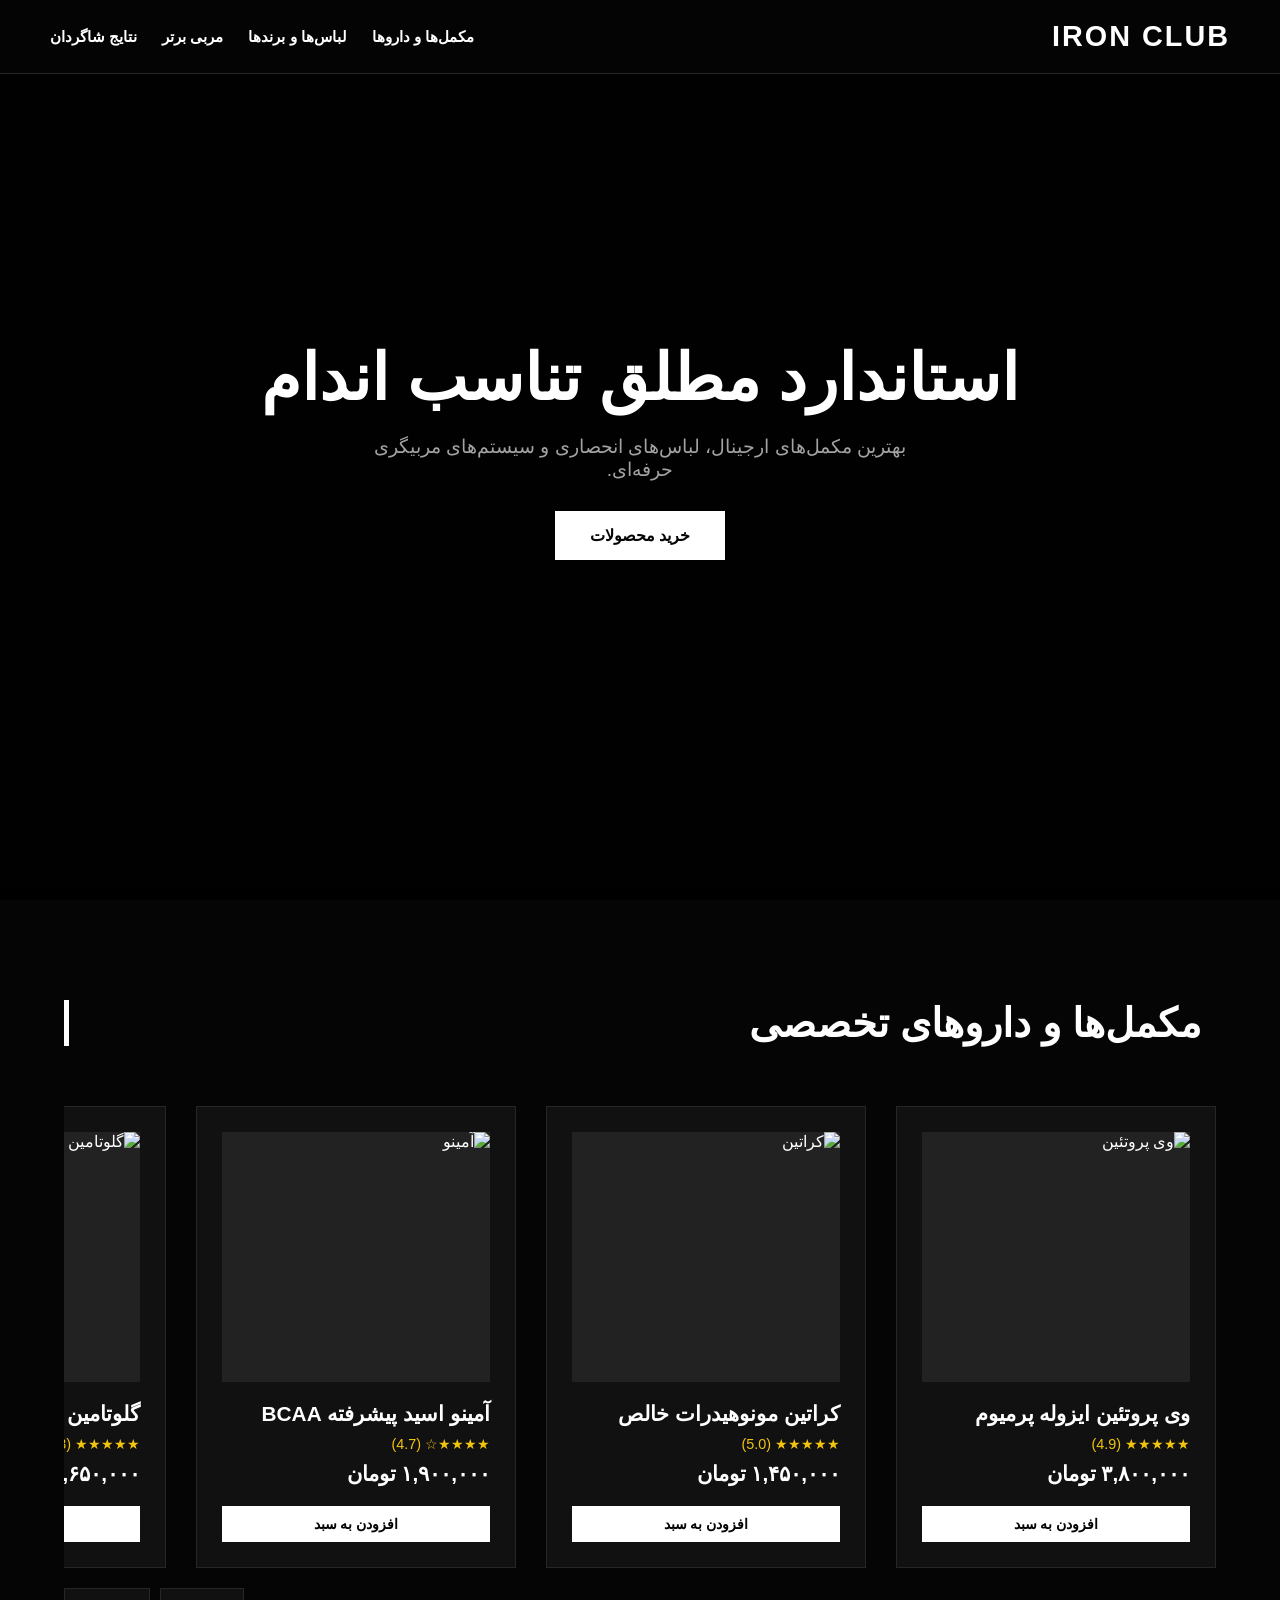
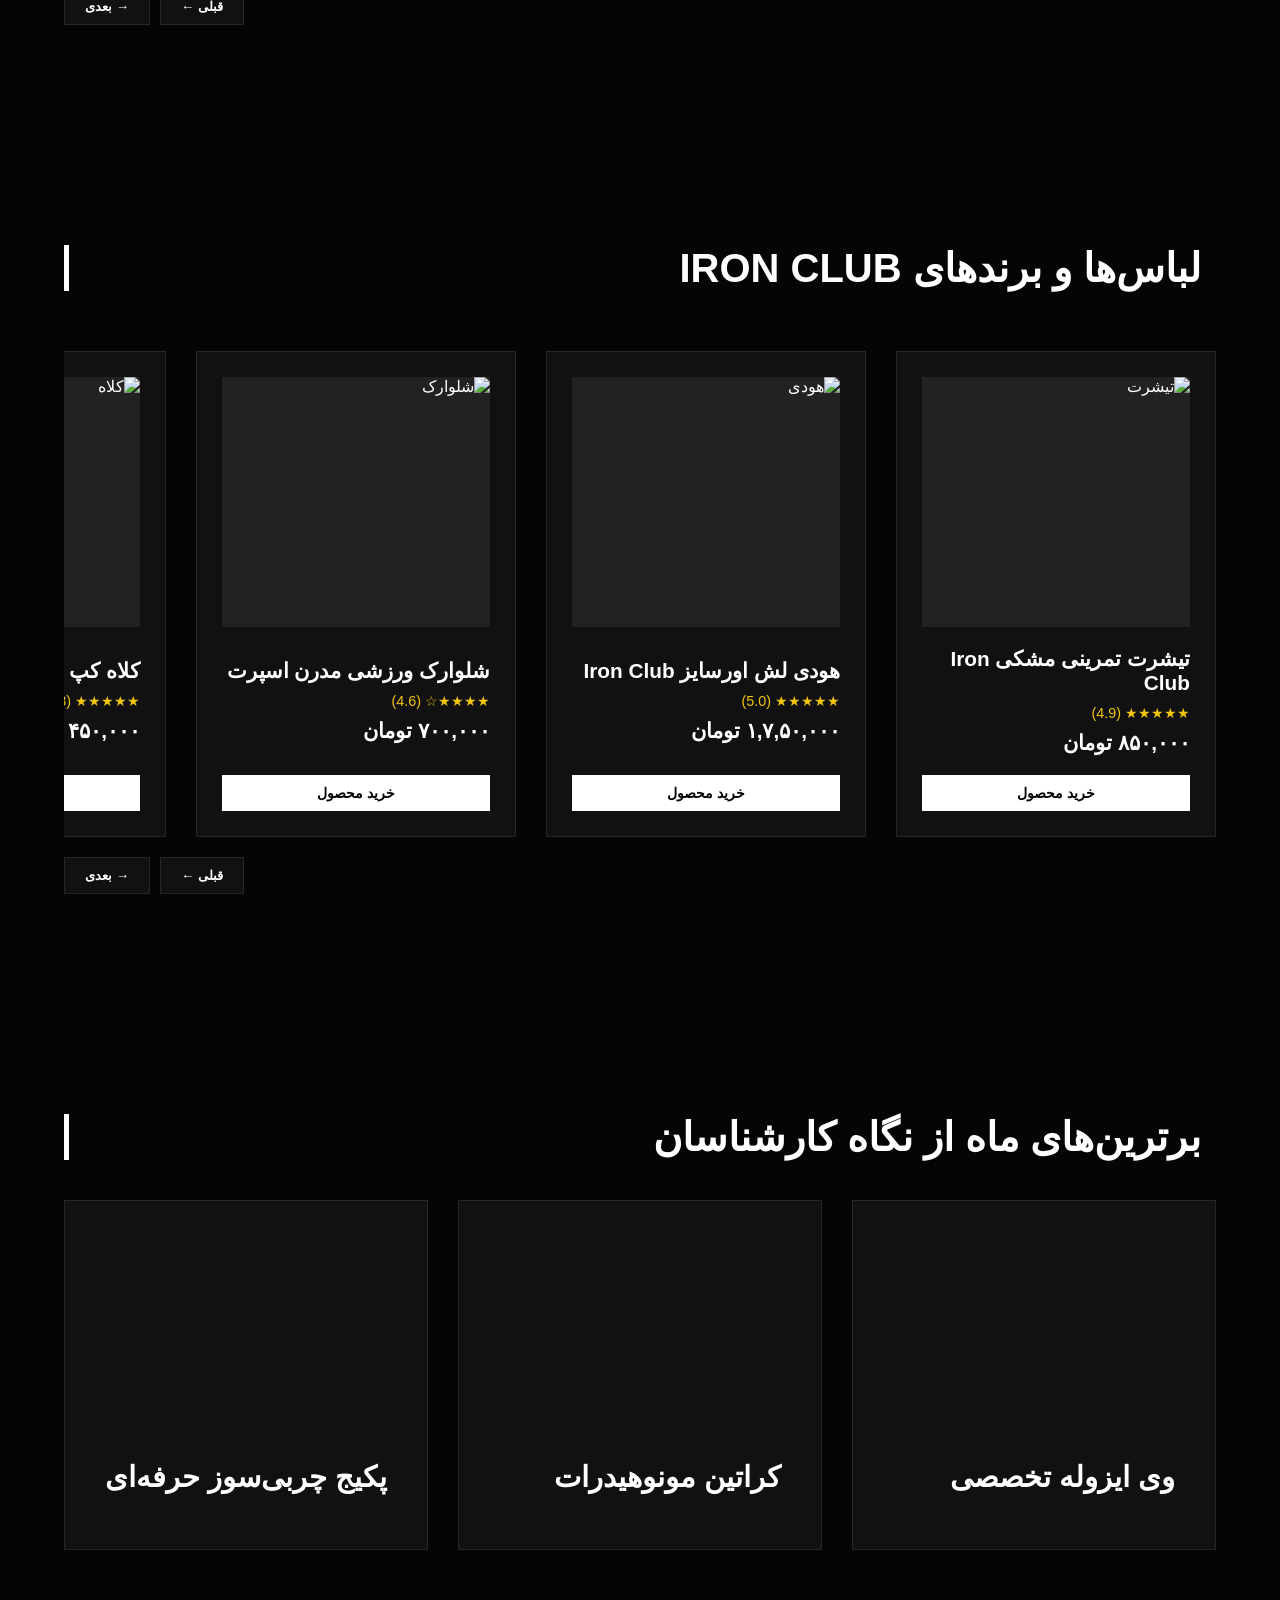
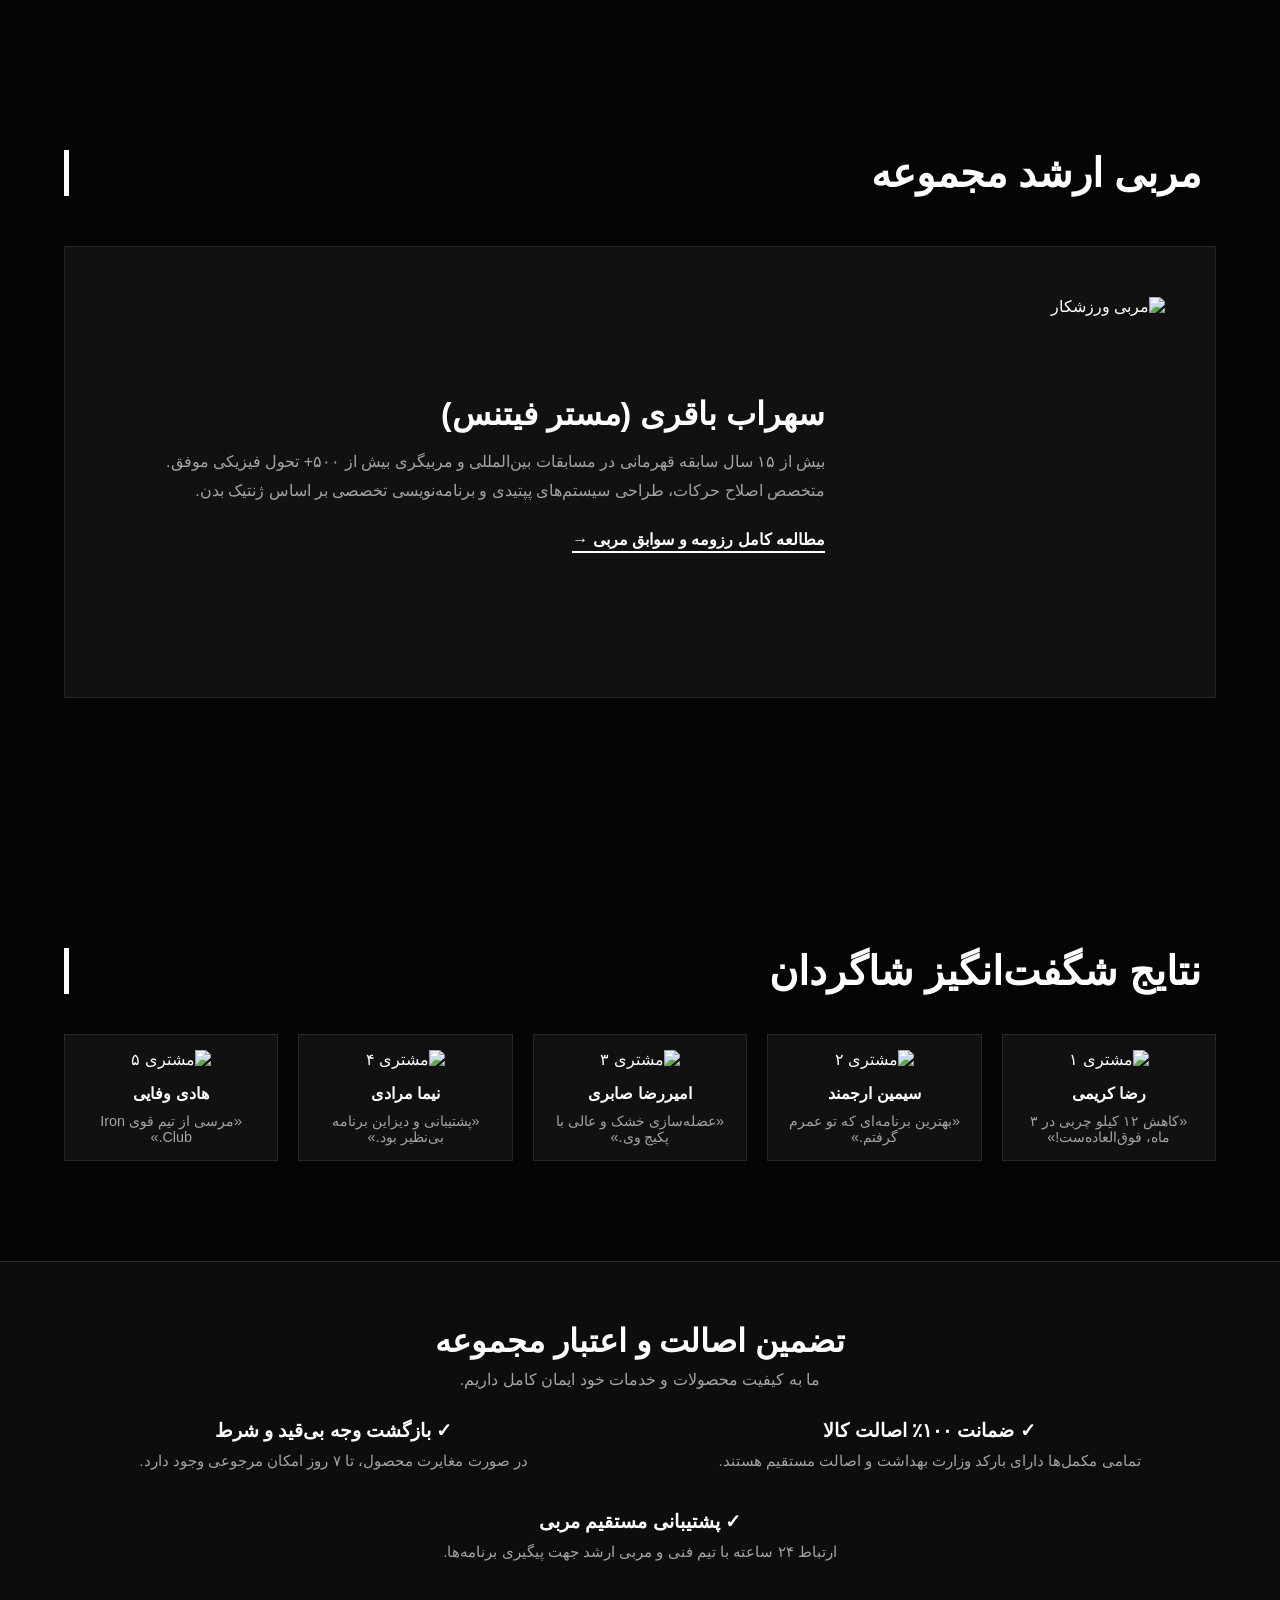
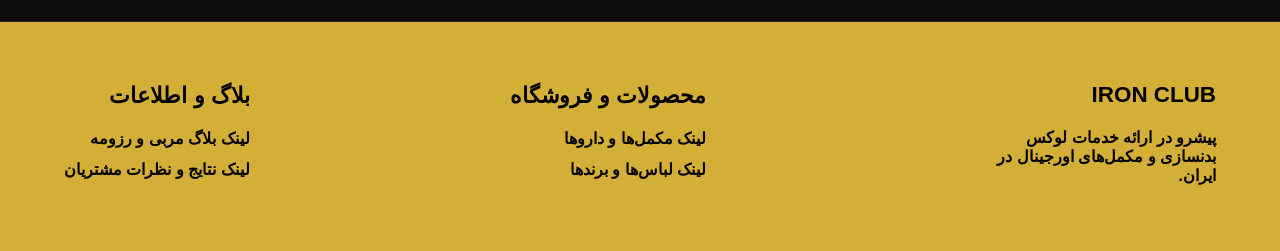
==== index.html @ 124c8347 "Rename first.html to index.html" ====
<!DOCTYPE html>
<html lang="fa" dir="rtl">
<head>
    <meta charset="UTF-8">
    <meta name="viewport" content="width=device-width, initial-scale=1.0">
    <title>IRON CLUB | باشگاه حرفه‌ای و فروشگاه تخصصی</title>
    <style>
        @import url('https://cdn.jsdelivr.net/gh/rastikerdar/vazirmatn@v33.003/Vazirmatn-font-face.css');

        :root {
            --bg-black: #050505;
            --surface-black: #111111;
            --border-color: #262626;
            --text-white: #ffffff;
            --text-gray: #a3a3a3;
            --gold: #d4af37;
        }

        * {
            margin: 0;
            padding: 0;
            box-sizing: border-box;
            font-family: 'Vazirmatn', sans-serif;
            border-radius: 0 !important;
        }

        body {
            background-color: var(--bg-black);
            color: var(--text-white);
            overflow-x: hidden;
            scroll-behavior: smooth;
        }

        /* هدر */
        header {
            position: fixed;
            top: 0;
            width: 100%;
            padding: 20px 50px;
            display: flex;
            justify-content: space-between;
            align-items: center;
            background: rgba(5, 5, 5, 0.95);
            border-bottom: 1px solid var(--border-color);
            z-index: 1000;
        }

        .logo {
            font-size: 1.8rem;
            font-weight: 900;
            letter-spacing: 2px;
            text-transform: uppercase;
        }

        .nav-links {
            display: flex;
            gap: 25px;
        }

        .nav-links a {
            color: var(--text-white);
            text-decoration: none;
            font-size: 0.95rem;
            font-weight: 600;
            transition: color 0.3s;
        }

        .nav-links a:hover {
            color: var(--text-gray);
        }

        /* بخش هیرو */
        .hero {
            height: 100vh;
            display: flex;
            flex-direction: column;
            justify-content: center;
            align-items: center;
            text-align: center;
            background: linear-gradient(rgba(0,0,0,0.8), rgba(0,0,0,0.9)), 
                        url('https://images.unsplash.com/photo-1534438327276-14e5300c3a48?q=80&w=1470&auto=format&fit=crop') center/cover;
            padding: 0 20px;
        }

        .hero h1 {
            font-size: 4rem;
            font-weight: 900;
            margin-bottom: 20px;
            text-transform: uppercase;
        }

        .hero p {
            font-size: 1.2rem;
            color: var(--text-gray);
            max-width: 600px;
            margin-bottom: 30px;
        }

        .btn-main {
            background: var(--text-white);
            color: var(--bg-black);
            padding: 15px 35px;
            font-weight: 900;
            text-decoration: none;
            text-transform: uppercase;
            transition: 0.3s;
        }

        .btn-main:hover {
            background: var(--text-gray);
        }

        /* عنوان بخش‌ها */
        .section-container {
            padding: 100px 5%;
            max-width: 1400px;
            margin: 0 auto;
        }

        .section-title {
            font-size: 2.5rem;
            font-weight: 900;
            margin-bottom: 40px;
            text-transform: uppercase;
            border-left: 5px solid var(--text-white);
            padding-right: 15px;
        }

        /* اسلایدرها (بخش محصولات و لباس‌ها) */
        .slider-wrapper {
            position: relative;
            overflow: hidden;
            padding: 20px 0;
        }

        .slider-track {
            display: flex;
            gap: 30px;
            transition: transform 0.5s ease-in-out;
            will-change: transform;
        }

        .product-card {
            min-width: 320px;
            background: var(--surface-black);
            border: 1px solid var(--border-color);
            padding: 25px;
            display: flex;
            flex-direction: column;
            justify-content: space-between;
            transition: border-color 0.3s;
        }

        .product-card:hover {
            border-color: var(--text-white);
        }

        .product-img {
            width: 100%;
            height: 250px;
            object-fit: cover;
            margin-bottom: 20px;
            background: #222;
        }

        .product-title {
            font-size: 1.3rem;
            font-weight: 700;
            margin-bottom: 10px;
        }

        .product-rating {
            color: #f1c40f;
            margin-bottom: 10px;
            font-size: 0.9rem;
        }

        .product-price {
            font-size: 1.3rem;
            font-weight: 900;
            margin-bottom: 20px;
        }

        .slider-controls {
            display: flex;
            gap: 10px;
            justify-content: flex-end;
            margin-top: 20px;
        }

        .slider-btn {
            background: var(--surface-black);
            color: var(--text-white);
            border: 1px solid var(--border-color);
            padding: 10px 20px;
            cursor: pointer;
            font-weight: bold;
            transition: 0.3s;
        }

        .slider-btn:hover {
            background: var(--text-white);
            color: var(--bg-black);
        }

        /* بخش ۳ ستون تبلیغاتی با هاور توضیحات */
        .promo-grid {
            display: grid;
            grid-template-columns: repeat(auto-fit, minmax(350px, 1fr));
            gap: 30px;
        }

        .promo-box {
            background: var(--surface-black);
            border: 1px solid var(--border-color);
            padding: 40px;
            min-height: 350px;
            position: relative;
            overflow: hidden;
            display: flex;
            flex-direction: column;
            justify-content: flex-end;
        }

        .promo-content h3 {
            font-size: 1.8rem;
            font-weight: 900;
            margin-bottom: 15px;
        }

        .promo-desc {
            position: absolute;
            top: 0;
            left: 0;
            width: 100%;
            height: 100%;
            background: rgba(17, 17, 17, 0.95);
            padding: 40px;
            display: flex;
            flex-direction: column;
            justify-content: center;
            opacity: 0;
            transition: opacity 0.4s ease-in-out;
            color: var(--text-gray);
            font-size: 1.1rem;
            line-height: 1.8;
        }

        .promo-box:hover .promo-desc {
            opacity: 1;
        }

        /* بخش قبل و بعد مشتریان */
        .transformation-grid {
            display: grid;
            grid-template-columns: repeat(auto-fit, minmax(200px, 1fr));
            gap: 20px;
        }

        .transformation-card {
            background: var(--surface-black);
            border: 1px solid var(--border-color);
            padding: 15px;
            text-align: center;
        }

        .transformation-card img {
            width: 100%;
            height: 220px;
            object-fit: cover;
            margin-bottom: 15px;
        }

        .transformation-card p {
            font-size: 0.9rem;
            color: var(--text-gray);
            margin-top: 10px;
        }

        /* باکس مربی حرفه‌ای */
        .coach-section {
            background: var(--surface-black);
            border: 1px solid var(--border-color);
            padding: 50px;
            display: flex;
            gap: 40px;
            align-items: center;
            margin: 50px 0;
        }

        .coach-img {
            width: 300px;
            height: 350px;
            object-fit: cover;
            flex-shrink: 0;
        }

        .coach-info h3 {
            font-size: 2rem;
            font-weight: 900;
            margin-bottom: 15px;
        }

        .coach-info p {
            color: var(--text-gray);
            margin-bottom: 25px;
            line-height: 1.8;
        }

        .read-more-link {
            color: var(--text-white);
            font-weight: 900;
            text-decoration: none;
            border-bottom: 2px solid var(--text-white);
            padding-bottom: 3px;
        }

        /* بخش گارانتی */
        .guarantee-section {
            background: #0d0d0d;
            border-top: 1px solid var(--border-color);
            border-bottom: 1px solid var(--border-color);
            padding: 60px 5%;
            text-align: center;
        }

        .guarantee-grid {
            display: flex;
            justify-content: space-around;
            flex-wrap: wrap;
            gap: 40px;
            margin-top: 30px;
        }

        .guarantee-item h4 {
            font-size: 1.2rem;
            font-weight: 800;
            margin-bottom: 10px;
        }

        .guarantee-item p {
            color: var(--text-gray);
            font-size: 0.95rem;
        }

        /* فوتر طلایی نهایی */
        footer {
            background-color: var(--gold);
            color: #000;
            padding: 60px 5%;
            display: flex;
            justify-content: space-between;
            flex-wrap: wrap;
            gap: 40px;
        }

        .footer-col h4 {
            font-size: 1.4rem;
            font-weight: 900;
            margin-bottom: 20px;
            text-transform: uppercase;
        }

        .footer-col ul {
            list-style: none;
        }

        .footer-col ul li {
            margin-bottom: 12px;
        }

        .footer-col ul li a {
            color: #000;
            text-decoration: none;
            font-weight: 700;
            font-size: 1rem;
            transition: opacity 0.3s;
        }

        .footer-col ul li a:hover {
            opacity: 0.6;
        }

        /* ریسپانسیو */
        @media (max-width: 768px) {
            .hero h1 { font-size: 2.5rem; }
            .coach-section { flex-direction: column; padding: 25px; }
            .coach-img { width: 100%; height: 280px; }
            header { padding: 15px 20px; }
            .nav-links { display: none; }
            footer { flex-direction: column; text-align: center; }
        }
    </style>
</head>
<body>

    <header>
        <a href="#" class="logo" style="color:var(--text-white); text-decoration:none;">IRON CLUB</a>
        <nav class="nav-links">
            <a href="#supplements">مکمل‌ها و داروها</a>
            <a href="#apparel">لباس‌ها و برندها</a>
            <a href="#coach">مربی برتر</a>
            <a href="#transformations">نتایج شاگردان</a>
        </nav>
    </header>

    <section class="hero">
        <h1>استاندارد مطلق تناسب اندام</h1>
        <p>بهترین مکمل‌های ارجینال، لباس‌های انحصاری و سیستم‌های مربیگری حرفه‌ای.</p>
        <a href="#supplements" class="btn-main">خرید محصولات</a>
    </section>

    <section id="supplements" class="section-container">
        <h2 class="section-title">مکمل‌ها و داروهای تخصصی</h2>
        <div class="slider-wrapper">
            <div class="slider-track" id="supplementTrack">
                <div class="product-card">
                    <img src="https://images.unsplash.com/photo-1584017911766-d451b3d0e843?q=80&w=600&auto=format&fit=crop" alt="وی پروتئین" class="product-img">
                    <div>
                        <div class="product-title">وی پروتئین ایزوله پرمیوم</div>
                        <div class="product-rating">★★★★★ (4.9)</div>
                        <div class="product-price">۳,۸۰۰,۰۰۰ تومان</div>
                    </div>
                    <a href="#" class="btn-main" style="text-align:center; padding:10px; font-size:0.9rem;">افزودن به سبد</a>
                </div>
                <div class="product-card">
                    <img src="https://images.unsplash.com/photo-1579722821273-0f6acd7d44c9?q=80&w=600&auto=format&fit=crop" alt="کراتین" class="product-img">
                    <div>
                        <div class="product-title">کراتین مونوهیدرات خالص</div>
                        <div class="product-rating">★★★★★ (5.0)</div>
                        <div class="product-price">۱,۴۵۰,۰۰۰ تومان</div>
                    </div>
                    <a href="#" class="btn-main" style="text-align:center; padding:10px; font-size:0.9rem;">افزودن به سبد</a>
                </div>
                <div class="product-card">
                    <img src="https://images.unsplash.com/photo-1550572017-edd951b55104?q=80&w=600&auto=format&fit=crop" alt="آمینو" class="product-img">
                    <div>
                        <div class="product-title">آمینو اسید پیشرفته BCAA</div>
                        <div class="product-rating">★★★★☆ (4.7)</div>
                        <div class="product-price">۱,۹۰۰,۰۰۰ تومان</div>
                    </div>
                    <a href="#" class="btn-main" style="text-align:center; padding:10px; font-size:0.9rem;">افزودن به سبد</a>
                </div>
                <div class="product-card">
                    <img src="https://images.unsplash.com/photo-1546069901-ba9599a7e63c?q=80&w=600&auto=format&fit=crop" alt="گلوتامین" class="product-img">
                    <div>
                        <div class="product-title">گلوتامین خالص میکرونایزد</div>
                        <div class="product-rating">★★★★★ (4.8)</div>
                        <div class="product-price">۱,۶۵۰,۰۰۰ تومان</div>
                    </div>
                    <a href="#" class="btn-main" style="text-align:center; padding:10px; font-size:0.9rem;">افزودن به سبد</a>
                </div>
            </div>
            <div class="slider-controls">
                <button class="slider-btn" onclick="slideTrack('supplementTrack', 1)">قبلی ←</button>
                <button class="slider-btn" onclick="slideTrack('supplementTrack', -1)">→ بعدی</button>
            </div>
        </div>
    </section>

    <section id="apparel" class="section-container">
        <h2 class="section-title">لباس‌ها و برندهای Iron Club</h2>
        <div class="slider-wrapper">
            <div class="slider-track" id="apparelTrack">
                <div class="product-card">
                    <img src="https://images.unsplash.com/photo-1521572267360-ee0c2909d518?q=80&w=600&auto=format&fit=crop" alt="تیشرت" class="product-img">
                    <div>
                        <div class="product-title">تیشرت تمرینی مشکی Iron Club</div>
                        <div class="product-rating">★★★★★ (4.9)</div>
                        <div class="product-price">۸۵۰,۰۰۰ تومان</div>
                    </div>
                    <a href="#" class="btn-main" style="text-align:center; padding:10px; font-size:0.9rem;">خرید محصول</a>
                </div>
                <div class="product-card">
                    <img src="https://images.unsplash.com/photo-1556905055-8f358a7a47b2?q=80&w=600&auto=format&fit=crop" alt="هودی" class="product-img">
                    <div>
                        <div class="product-title">هودی لش اورسایز Iron Club</div>
                        <div class="product-rating">★★★★★ (5.0)</div>
                        <div class="product-price">۱,۷,۵۰,۰۰۰ تومان</div>
                    </div>
                    <a href="#" class="btn-main" style="text-align:center; padding:10px; font-size:0.9rem;">خرید محصول</a>
                </div>
                <div class="product-card">
                    <img src="https://images.unsplash.com/photo-1515886657613-9f3515b0c78f?q=80&w=600&auto=format&fit=crop" alt="شلوارک" class="product-img">
                    <div>
                        <div class="product-title">شلوارک ورزشی مدرن اسپرت</div>
                        <div class="product-rating">★★★★☆ (4.6)</div>
                        <div class="product-price">۷۰۰,۰۰۰ تومان</div>
                    </div>
                    <a href="#" class="btn-main" style="text-align:center; padding:10px; font-size:0.9rem;">خرید محصول</a>
                </div>
                <div class="product-card">
                    <img src="https://images.unsplash.com/photo-1576566588028-4147f3842f27?q=80&w=600&auto=format&fit=crop" alt="کلاه" class="product-img">
                    <div>
                        <div class="product-title">کلاه کپ تخصصی بدنسازی</div>
                        <div class="product-rating">★★★★★ (4.8)</div>
                        <div class="product-price">۴۵۰,۰۰۰ تومان</div>
                    </div>
                    <a href="#" class="btn-main" style="text-align:center; padding:10px; font-size:0.9rem;">خرید محصول</a>
                </div>
            </div>
            <div class="slider-controls">
                <button class="slider-btn" onclick="slideTrack('apparelTrack', 1)">قبلی ←</button>
                <button class="slider-btn" onclick="slideTrack('apparelTrack', -1)">→ بعدی</button>
            </div>
        </div>
    </section>

    <section class="section-container">
        <h2 class="section-title">برترین‌های ماه از نگاه کارشناسان</h2>
        <div class="promo-grid">
            <div class="promo-box">
                <div class="promo-content">
                    <h3>وی ایزوله تخصصی</h3>
                </div>
                <div class="promo-desc">
                    <h3>وی ایزوله تخصصی</h3>
                    <p>فرمولاسیون پیشرفته با بالاترین درجه خلوص و جذب فوق‌العاده سریع. مناسب جهت ریکاوری حداکثری عضلات پس از سنگین‌ترین جلسات تمرینی بدون ذره‌ای چربی اضافه.</p>
                </div>
            </div>
            <div class="promo-box">
                <div class="promo-content">
                    <h3>کراتین مونوهیدرات</h3>
                </div>
                <div class="promo-desc">
                    <h3>کراتین مونوهیدرات</h3>
                    <p>افزایش چشمگیر قدرت انفجاری و حجم سلولی عضلات. دارای تاییدیه آزمایشگاهی معتبر جهانی برای رکوردشکنی در تمرینات قدرتی.</p>
                </div>
            </div>
            <div class="promo-box">
                <div class="promo-content">
                    <h3>پکیج چربی‌سوز حرفه‌ای</h3>
                </div>
                <div class="promo-desc">
                    <h3>پکیج چربی‌سوز حرفه‌ای</h3>
                    <p>ترکیب قدرتمند ترموژنیک برای افزایش سوخت‌وساز بدن، پاکسازی بافت‌های چربی و حفظ کامل حجم عضلانی خشک در دوران کات.</p>
                </div>
            </div>
        </div>
    </section>

    <section id="coach" class="section-container">
        <h2 class="section-title">مربی ارشد مجموعه</h2>
        <div class="coach-section">
            <img src="https://images.unsplash.com/photo-1568602471122-7832951cc4c5?q=80&w=600&auto=format&fit=crop" alt="مربی ورزشکار" class="coach-img">
            <div class="coach-info">
                <h3>سهراب باقری (مستر فیتنس)</h3>
                <p>بیش از ۱۵ سال سابقه قهرمانی در مسابقات بین‌المللی و مربیگری بیش از ۵۰۰+ تحول فیزیکی موفق. متخصص اصلاح حرکات، طراحی سیستم‌های پپتیدی و برنامه‌نویسی تخصصی بر اساس ژنتیک بدن.</p>
                <a href="#full-story" class="read-more-link">مطالعه کامل رزومه و سوابق مربی →</a>
            </div>
        </div>
    </section>

    <section id="transformations" class="section-container">
        <h2 class="section-title">نتایج شگفت‌انگیز شاگردان</h2>
        <div class="transformation-grid">
            <div class="transformation-card">
                <img src="https://images.unsplash.com/photo-1534438327276-14e5300c3a48?q=80&w=400&auto=format&fit=crop" alt="مشتری ۱">
                <h4>رضا کریمی</h4>
                <p>«کاهش ۱۲ کیلو چربی در ۳ ماه، فوق‌العاده‌ست!»</p>
            </div>
            <div class="transformation-card">
                <img src="https://images.unsplash.com/photo-1581009146145-b5ef050c2e1e?q=80&w=400&auto=format&fit=crop" alt="مشتری ۲">
                <h4>سیمین ارجمند</h4>
                <p>«بهترین برنامه‌ای که تو عمرم گرفتم.»</p>
            </div>
            <div class="transformation-card">
                <img src="https://images.unsplash.com/photo-1574680096145-d05b474e2155?q=80&w=400&auto=format&fit=crop" alt="مشتری ۳">
                <h4>امیررضا صابری</h4>
                <p>«عضله‌سازی خشک و عالی با پکیج وی.»</p>
            </div>
            <div class="transformation-card">
                <img src="https://images.unsplash.com/photo-1517838277536-f5f99be501cd?q=80&w=400&auto=format&fit=crop" alt="مشتری ۴">
                <h4>نیما مرادی</h4>
                <p>«پشتیبانی و دیزاین برنامه بی‌نظیر بود.»</p>
            </div>
            <div class="transformation-card">
                <img src="https://images.unsplash.com/photo-1541534741688-6078c6bfb5c5?q=80&w=400&auto=format&fit=crop" alt="مشتری ۵">
                <h4>هادی وفایی</h4>
                <p>«مرسی از تیم قوی Iron Club.»</p>
            </div>
        </div>
    </section>

    <section class="guarantee-section">
        <h2 style="font-size: 2rem; font-weight:900; margin-bottom:10px;">تضمین اصالت و اعتبار مجموعه</h2>
        <p style="color:var(--text-gray); max-width:700px; margin:0 auto;">ما به کیفیت محصولات و خدمات خود ایمان کامل داریم.</p>
        <div class="guarantee-grid">
            <div class="guarantee-item">
                <h4>✓ ضمانت ۱۰۰٪ اصالت کالا</h4>
                <p>تمامی مکمل‌ها دارای بارکد وزارت بهداشت و اصالت مستقیم هستند.</p>
            </div>
            <div class="guarantee-item">
                <h4>✓ بازگشت وجه بی‌قید و شرط</h4>
                <p>در صورت مغایرت محصول، تا ۷ روز امکان مرجوعی وجود دارد.</p>
            </div>
            <div class="guarantee-item">
                <h4>✓ پشتیبانی مستقیم مربی</h4>
                <p>ارتباط ۲۴ ساعته با تیم فنی و مربی ارشد جهت پیگیری برنامه‌ها.</p>
            </div>
        </div>
    </section>

    <footer id="footer-links">
        <div class="footer-col">
            <h4>IRON CLUB</h4>
            <p style="font-weight:700; margin-top:10px; max-width:250px;">پیشرو در ارائه خدمات لوکس بدنسازی و مکمل‌های اورجینال در ایران.</p>
        </div>
        <div class="footer-col">
            <h4>محصولات و فروشگاه</h4>
            <ul>
                <li><a href="#supplements">لینک مکمل‌ها و داروها</a></li>
                <li><a href="#apparel">لینک لباس‌ها و برندها</a></li>
            </ul>
        </div>
        <div class="footer-col">
            <h4>بلاگ و اطلاعات</h4>
            <ul>
                <li><a href="#coach">لینک بلاگ مربی و رزومه</a></li>
                <li><a href="#transformations">لینک نتایج و نظرات مشتریان</a></li>
            </ul>
        </div>
    </footer>

    <script>
        function slideTrack(trackId, direction) {
            const track = document.getElementById(trackId);
            const cardWidth = 350; // عرض کارت به همراه فاصله
            const currentTransform = track.style.transform ? parseInt(track.style.transform.replace('translateX(', '').replace('px)', '')) : 0;
            
            let newTransform = currentTransform + (direction * cardWidth);
            
            // محدود کردن اسلایدر به ابتدا و انتها
            const maxScroll = -(track.scrollWidth - track.parentElement.clientWidth);
            if (newTransform > 0) newTransform = 0;
            if (newTransform < maxScroll) newTransform = maxScroll;
            
            track.style.transform = `translateX(${newTransform}px)`;
        }
    </script>
</body>
</html>
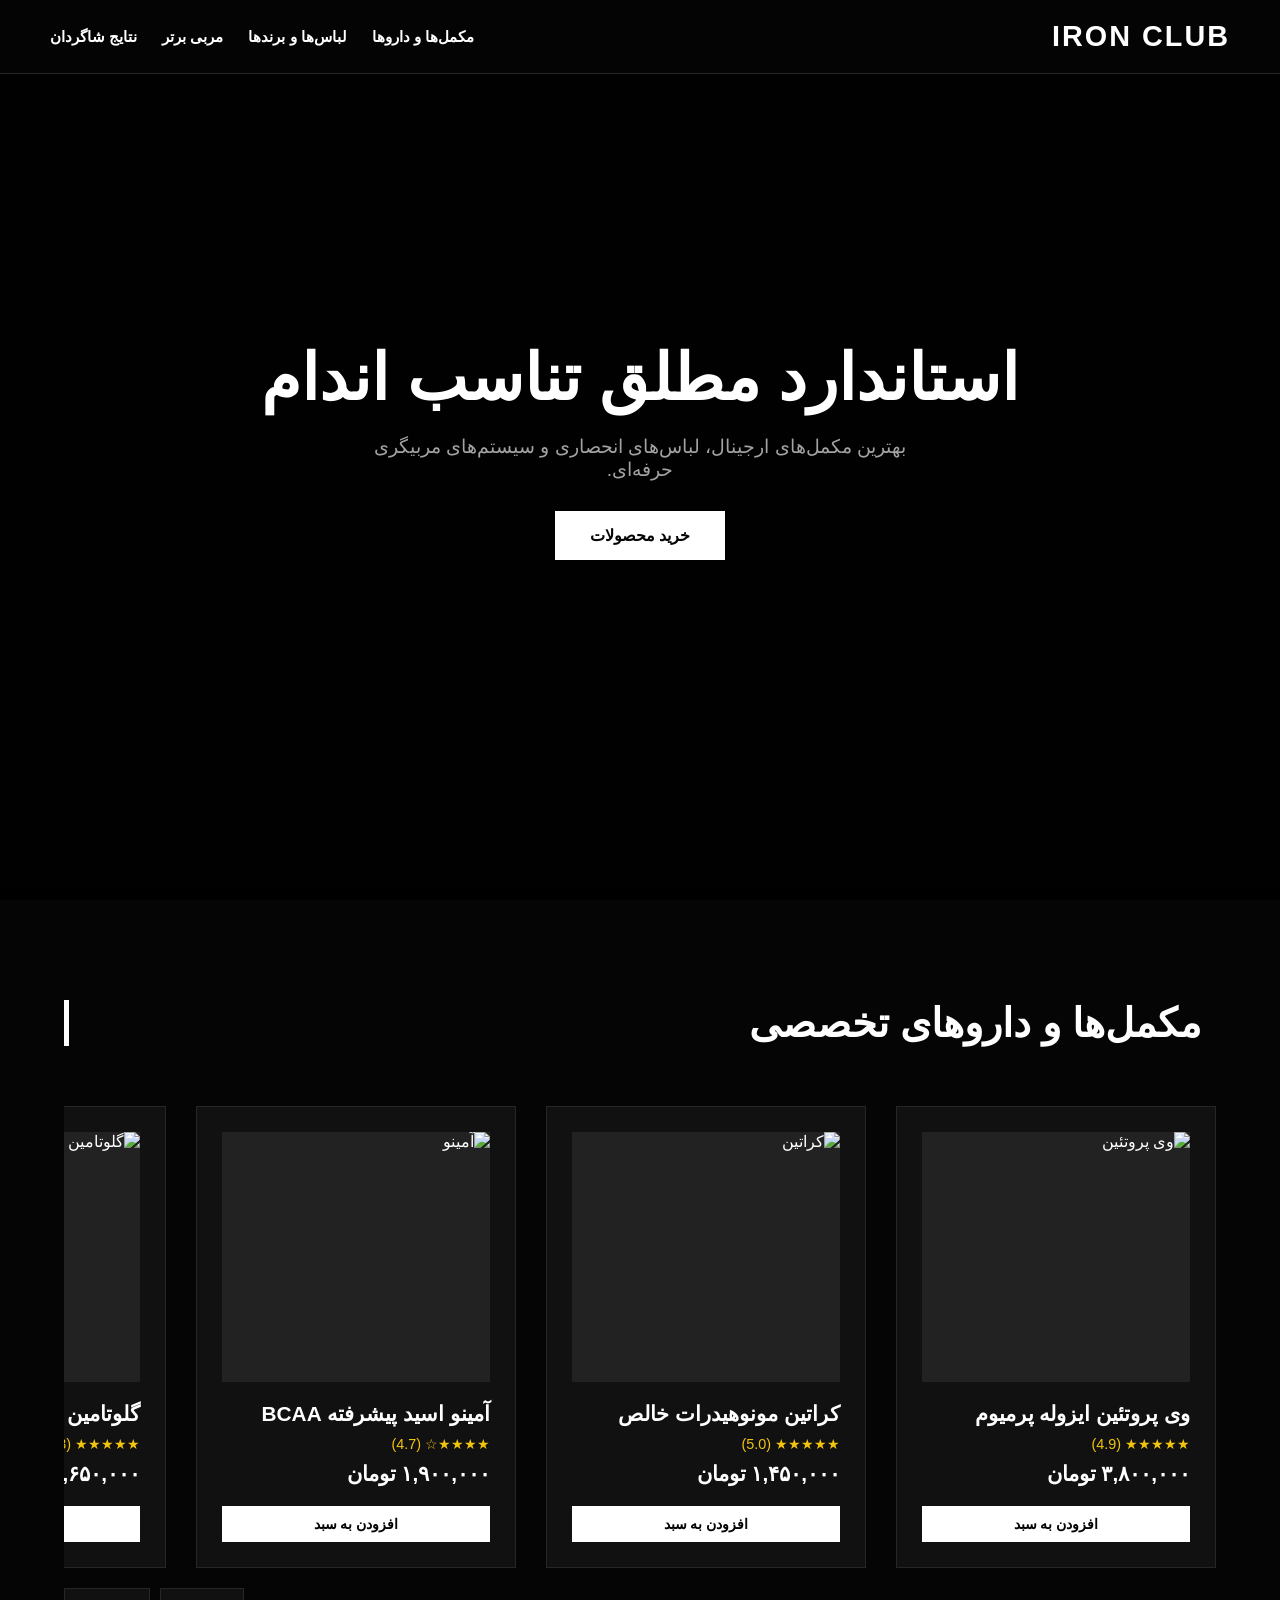
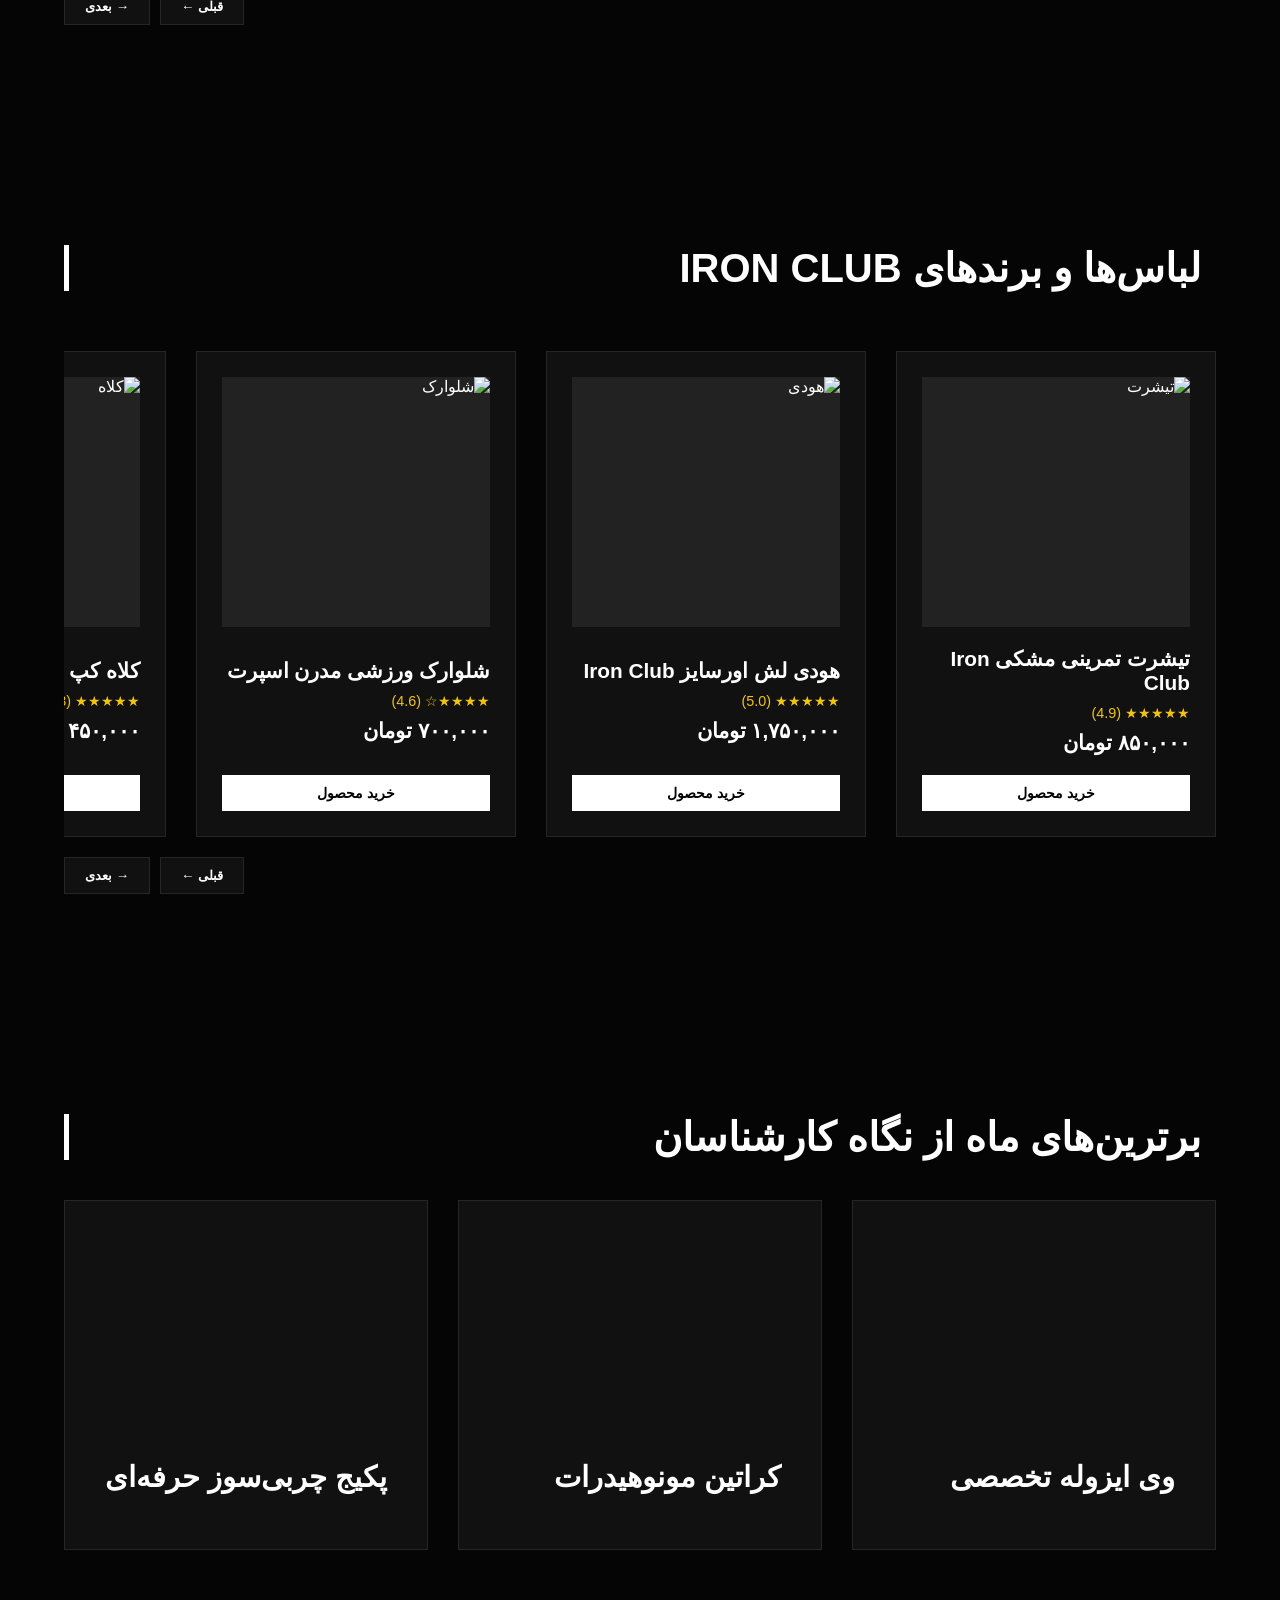
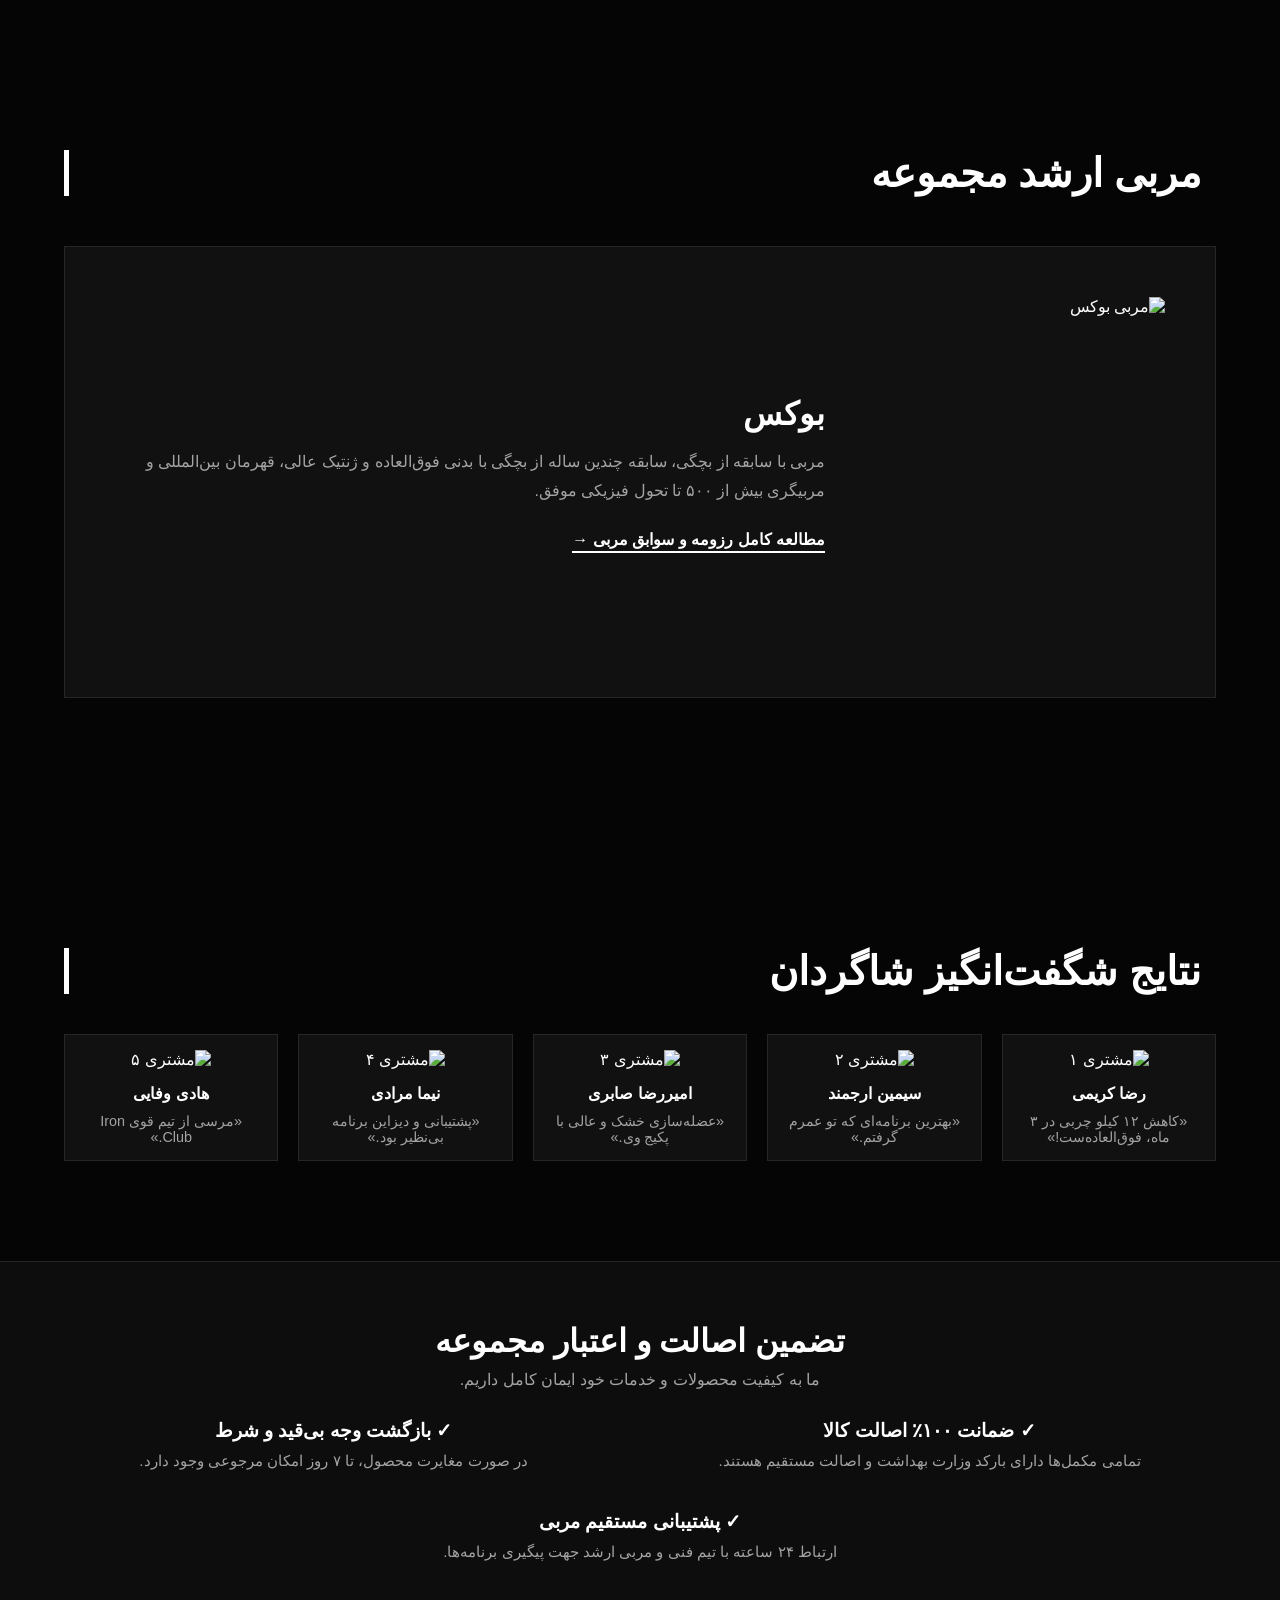
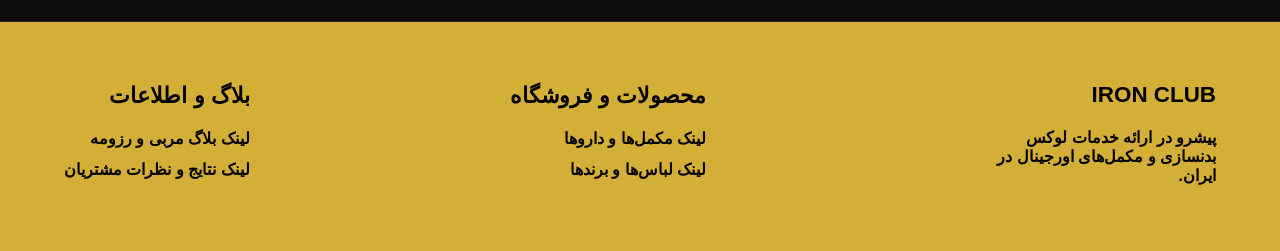
==== commit 7169faa7: "Update index.html" ====
--- a/index.html
+++ b/index.html
@@ -394,6 +394,7 @@
 </head>
 <body>
 
+    <!-- هدر سایت -->
     <header>
         <a href="#" class="logo" style="color:var(--text-white); text-decoration:none;">IRON CLUB</a>
         <nav class="nav-links">
@@ -404,16 +405,19 @@
         </nav>
     </header>
 
+    <!-- بخش اصلی هیرو -->
     <section class="hero">
         <h1>استاندارد مطلق تناسب اندام</h1>
         <p>بهترین مکمل‌های ارجینال، لباس‌های انحصاری و سیستم‌های مربیگری حرفه‌ای.</p>
         <a href="#supplements" class="btn-main">خرید محصولات</a>
     </section>
 
+    <!-- بخش ۱: اسلایدر مکمل‌ها و داروها -->
     <section id="supplements" class="section-container">
         <h2 class="section-title">مکمل‌ها و داروهای تخصصی</h2>
         <div class="slider-wrapper">
             <div class="slider-track" id="supplementTrack">
+                <!-- محصول ۱ -->
                 <div class="product-card">
                     <img src="https://images.unsplash.com/photo-1584017911766-d451b3d0e843?q=80&w=600&auto=format&fit=crop" alt="وی پروتئین" class="product-img">
                     <div>
@@ -423,6 +427,7 @@
                     </div>
                     <a href="#" class="btn-main" style="text-align:center; padding:10px; font-size:0.9rem;">افزودن به سبد</a>
                 </div>
+                <!-- محصول ۲ -->
                 <div class="product-card">
                     <img src="https://images.unsplash.com/photo-1579722821273-0f6acd7d44c9?q=80&w=600&auto=format&fit=crop" alt="کراتین" class="product-img">
                     <div>
@@ -432,6 +437,7 @@
                     </div>
                     <a href="#" class="btn-main" style="text-align:center; padding:10px; font-size:0.9rem;">افزودن به سبد</a>
                 </div>
+                <!-- محصول ۳ -->
                 <div class="product-card">
                     <img src="https://images.unsplash.com/photo-1550572017-edd951b55104?q=80&w=600&auto=format&fit=crop" alt="آمینو" class="product-img">
                     <div>
@@ -441,6 +447,7 @@
                     </div>
                     <a href="#" class="btn-main" style="text-align:center; padding:10px; font-size:0.9rem;">افزودن به سبد</a>
                 </div>
+                <!-- محصول ۴ -->
                 <div class="product-card">
                     <img src="https://images.unsplash.com/photo-1546069901-ba9599a7e63c?q=80&w=600&auto=format&fit=crop" alt="گلوتامین" class="product-img">
                     <div>
@@ -458,6 +465,7 @@
         </div>
     </section>
 
+    <!-- بخش ۲: اسلایدر لباس‌ها و برندها (طرح Iron Club) -->
     <section id="apparel" class="section-container">
         <h2 class="section-title">لباس‌ها و برندهای Iron Club</h2>
         <div class="slider-wrapper">
@@ -476,7 +484,7 @@
                     <div>
                         <div class="product-title">هودی لش اورسایز Iron Club</div>
                         <div class="product-rating">★★★★★ (5.0)</div>
-                        <div class="product-price">۱,۷,۵۰,۰۰۰ تومان</div>
+                        <div class="product-price">۱,۷۵۰,۰۰۰ تومان</div>
                     </div>
                     <a href="#" class="btn-main" style="text-align:center; padding:10px; font-size:0.9rem;">خرید محصول</a>
                 </div>
@@ -506,6 +514,7 @@
         </div>
     </section>
 
+    <!-- بخش ۳ ستون تبلیغ مکمل‌ها با هاور توضیحات -->
     <section class="section-container">
         <h2 class="section-title">برترین‌های ماه از نگاه کارشناسان</h2>
         <div class="promo-grid">
@@ -539,18 +548,20 @@
         </div>
     </section>
 
+    <!-- بخش معرفی مربی حرفه‌ای -->
     <section id="coach" class="section-container">
         <h2 class="section-title">مربی ارشد مجموعه</h2>
         <div class="coach-section">
-            <img src="https://images.unsplash.com/photo-1568602471122-7832951cc4c5?q=80&w=600&auto=format&fit=crop" alt="مربی ورزشکار" class="coach-img">
+            <img src="img/photo_5821165667187625692_y.jpg" alt="مربی بوکس" class="coach-img">
             <div class="coach-info">
-                <h3>سهراب باقری (مستر فیتنس)</h3>
-                <p>بیش از ۱۵ سال سابقه قهرمانی در مسابقات بین‌المللی و مربیگری بیش از ۵۰۰+ تحول فیزیکی موفق. متخصص اصلاح حرکات، طراحی سیستم‌های پپتیدی و برنامه‌نویسی تخصصی بر اساس ژنتیک بدن.</p>
+                <h3>بوکس</h3>
+                <p>مربی با سابقه از بچگی، سابقه چندین ساله از بچگی با بدنی فوق‌العاده و ژنتیک عالی، قهرمان بین‌المللی و مربیگری بیش از ۵۰۰ تا تحول فیزیکی موفق.</p>
                 <a href="#full-story" class="read-more-link">مطالعه کامل رزومه و سوابق مربی →</a>
             </div>
         </div>
     </section>
 
+    <!-- بخش نتایج مشتریان (قبل و بعد) -->
     <section id="transformations" class="section-container">
         <h2 class="section-title">نتایج شگفت‌انگیز شاگردان</h2>
         <div class="transformation-grid">
@@ -582,6 +593,7 @@
         </div>
     </section>
 
+    <!-- بخش گارانتی اعتبار -->
     <section class="guarantee-section">
         <h2 style="font-size: 2rem; font-weight:900; margin-bottom:10px;">تضمین اصالت و اعتبار مجموعه</h2>
         <p style="color:var(--text-gray); max-width:700px; margin:0 auto;">ما به کیفیت محصولات و خدمات خود ایمان کامل داریم.</p>
@@ -601,6 +613,7 @@
         </div>
     </section>
 
+    <!-- فوتر با پس‌زمینه طلایی و لینک‌های دسترسی -->
     <footer id="footer-links">
         <div class="footer-col">
             <h4>IRON CLUB</h4>
@@ -622,15 +635,15 @@
         </div>
     </footer>
 
+    <!-- جاوااسکریپت برای اسلایدرها -->
     <script>
         function slideTrack(trackId, direction) {
             const track = document.getElementById(trackId);
-            const cardWidth = 350; // عرض کارت به همراه فاصله
+            const cardWidth = 350;
             const currentTransform = track.style.transform ? parseInt(track.style.transform.replace('translateX(', '').replace('px)', '')) : 0;
             
             let newTransform = currentTransform + (direction * cardWidth);
             
-            // محدود کردن اسلایدر به ابتدا و انتها
             const maxScroll = -(track.scrollWidth - track.parentElement.clientWidth);
             if (newTransform > 0) newTransform = 0;
             if (newTransform < maxScroll) newTransform = maxScroll;
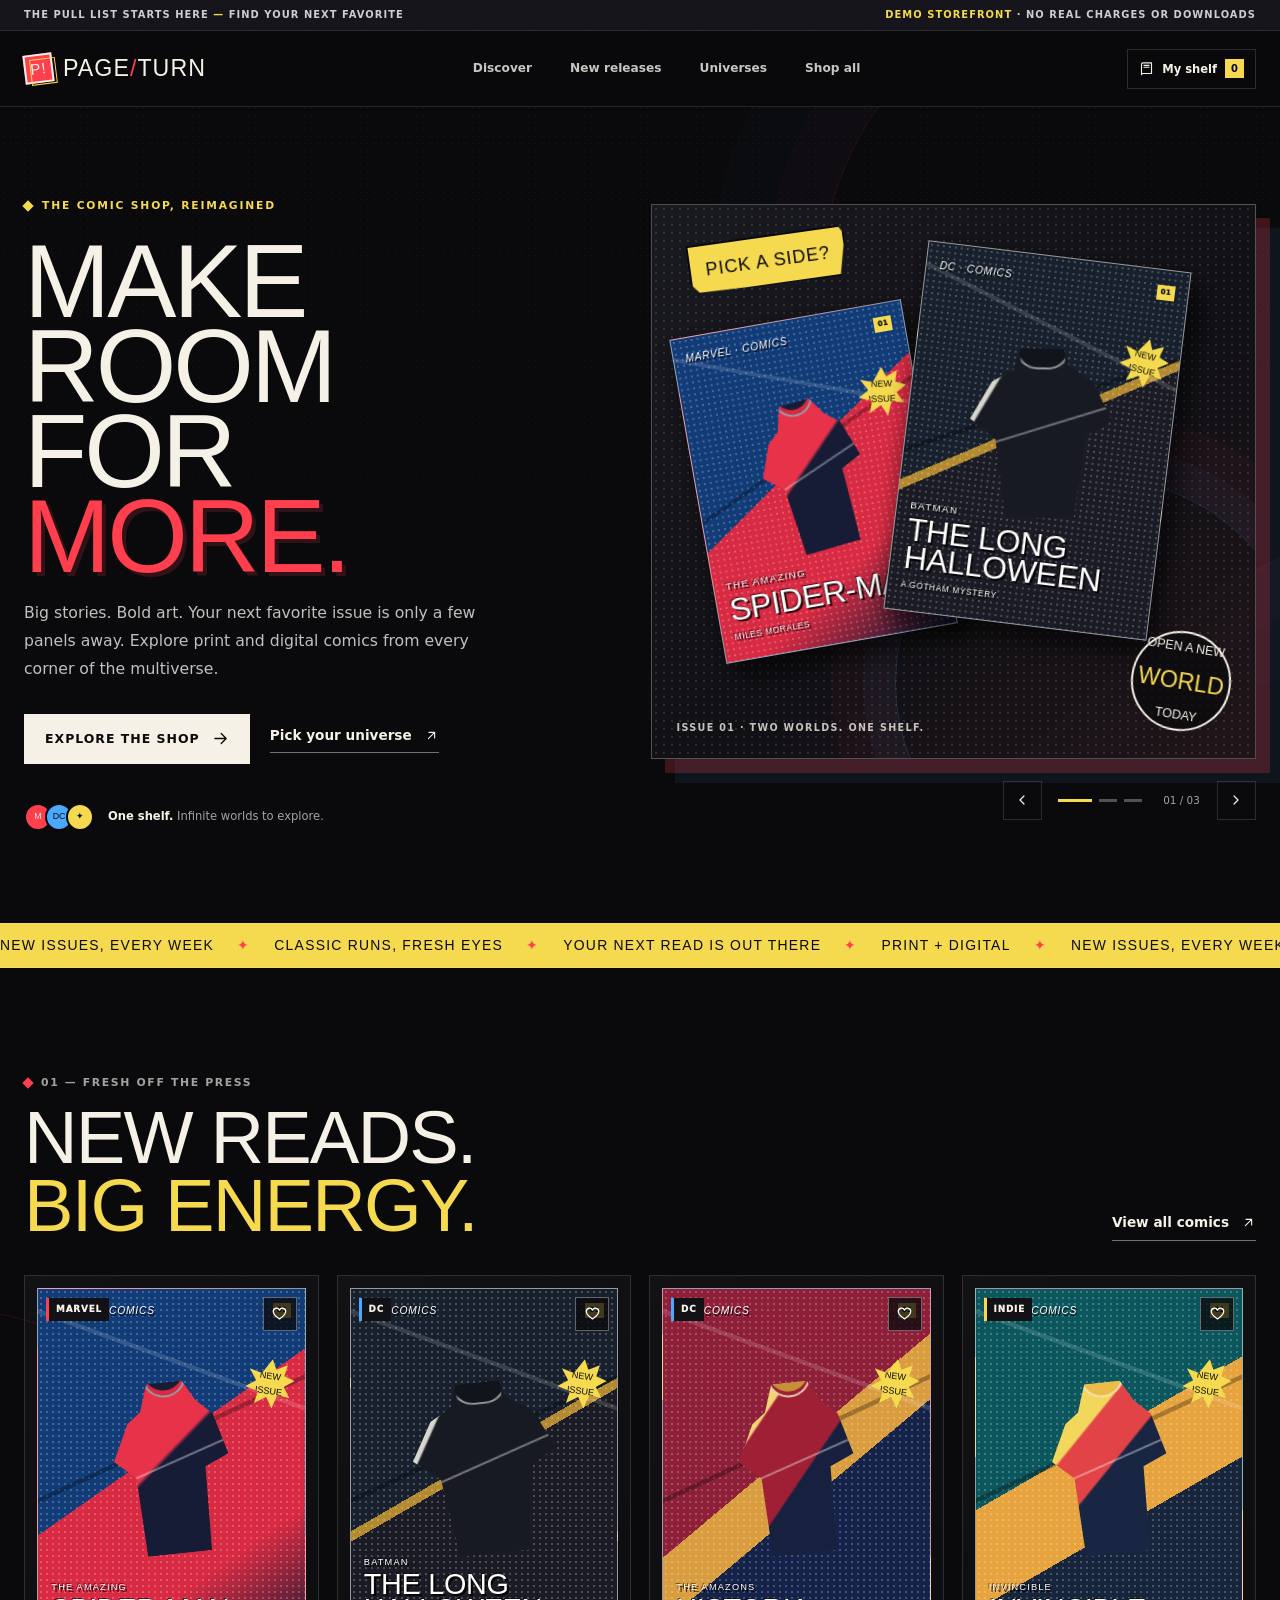
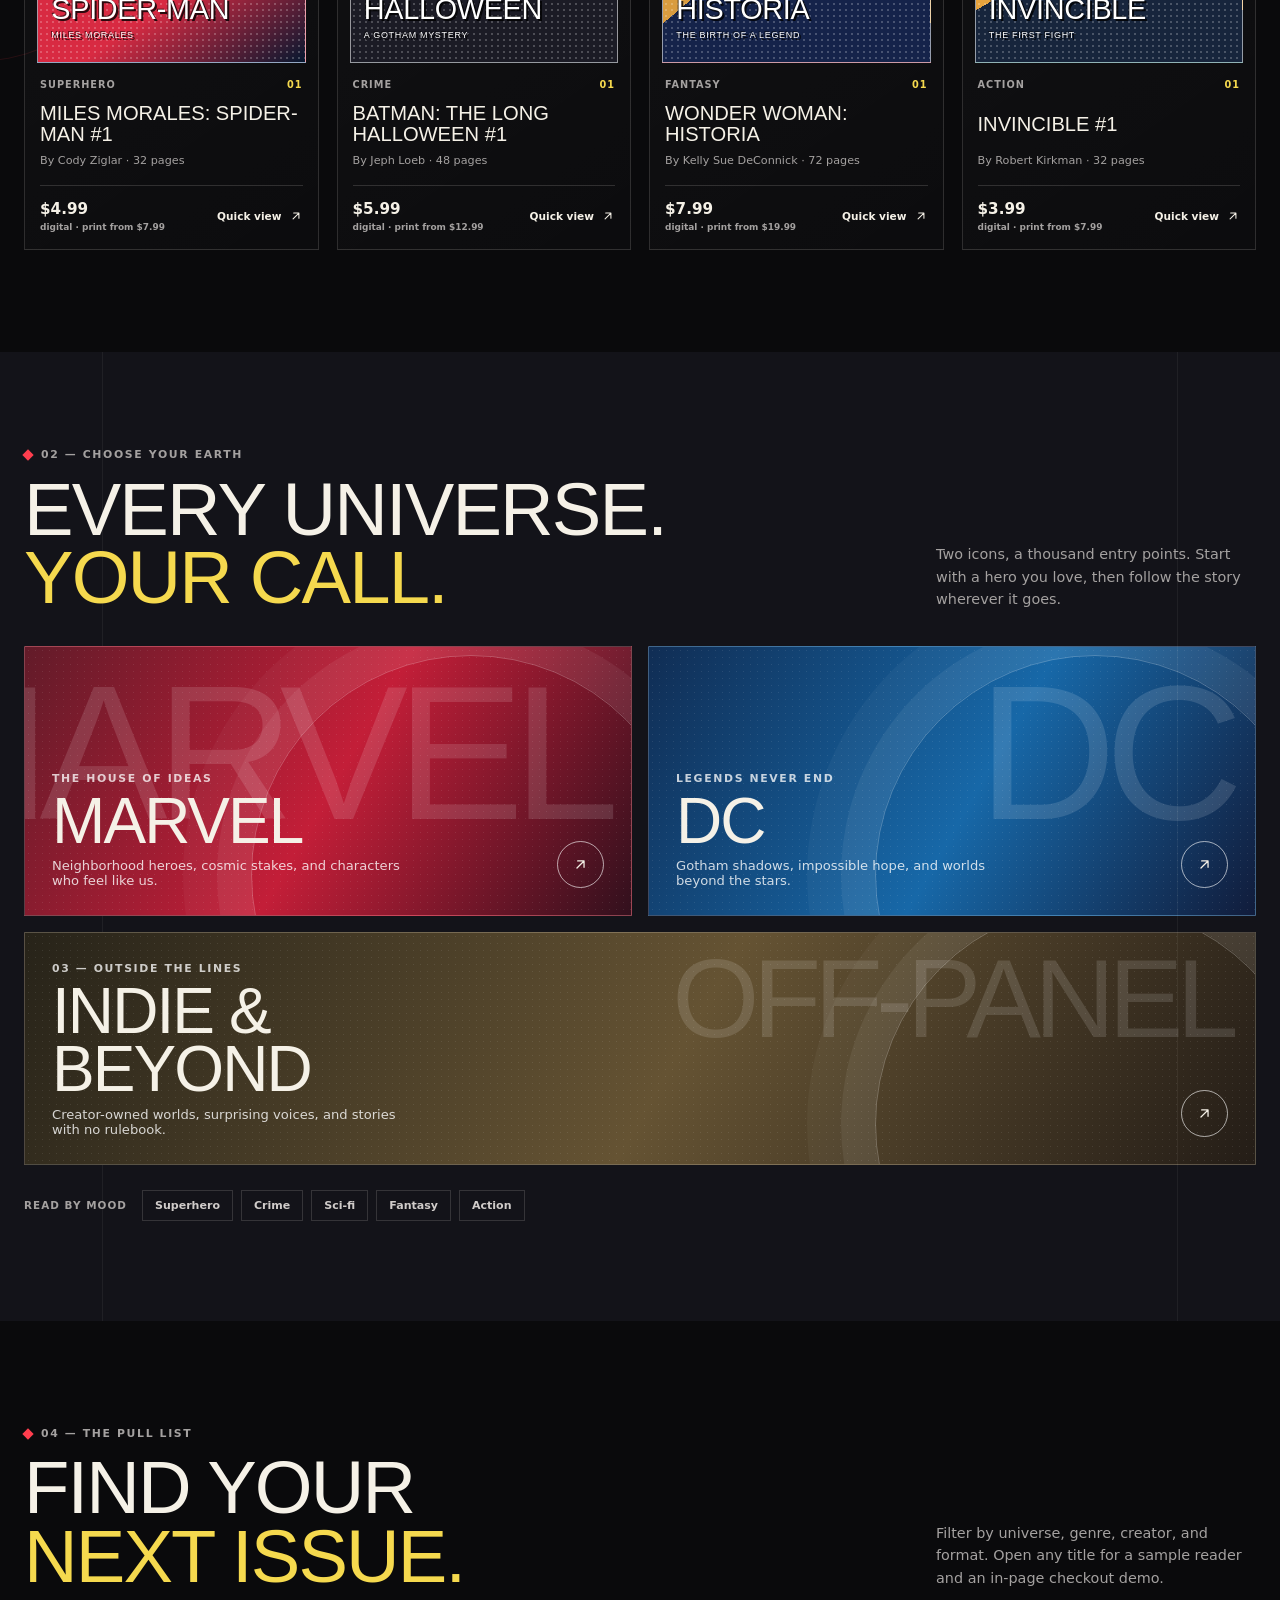
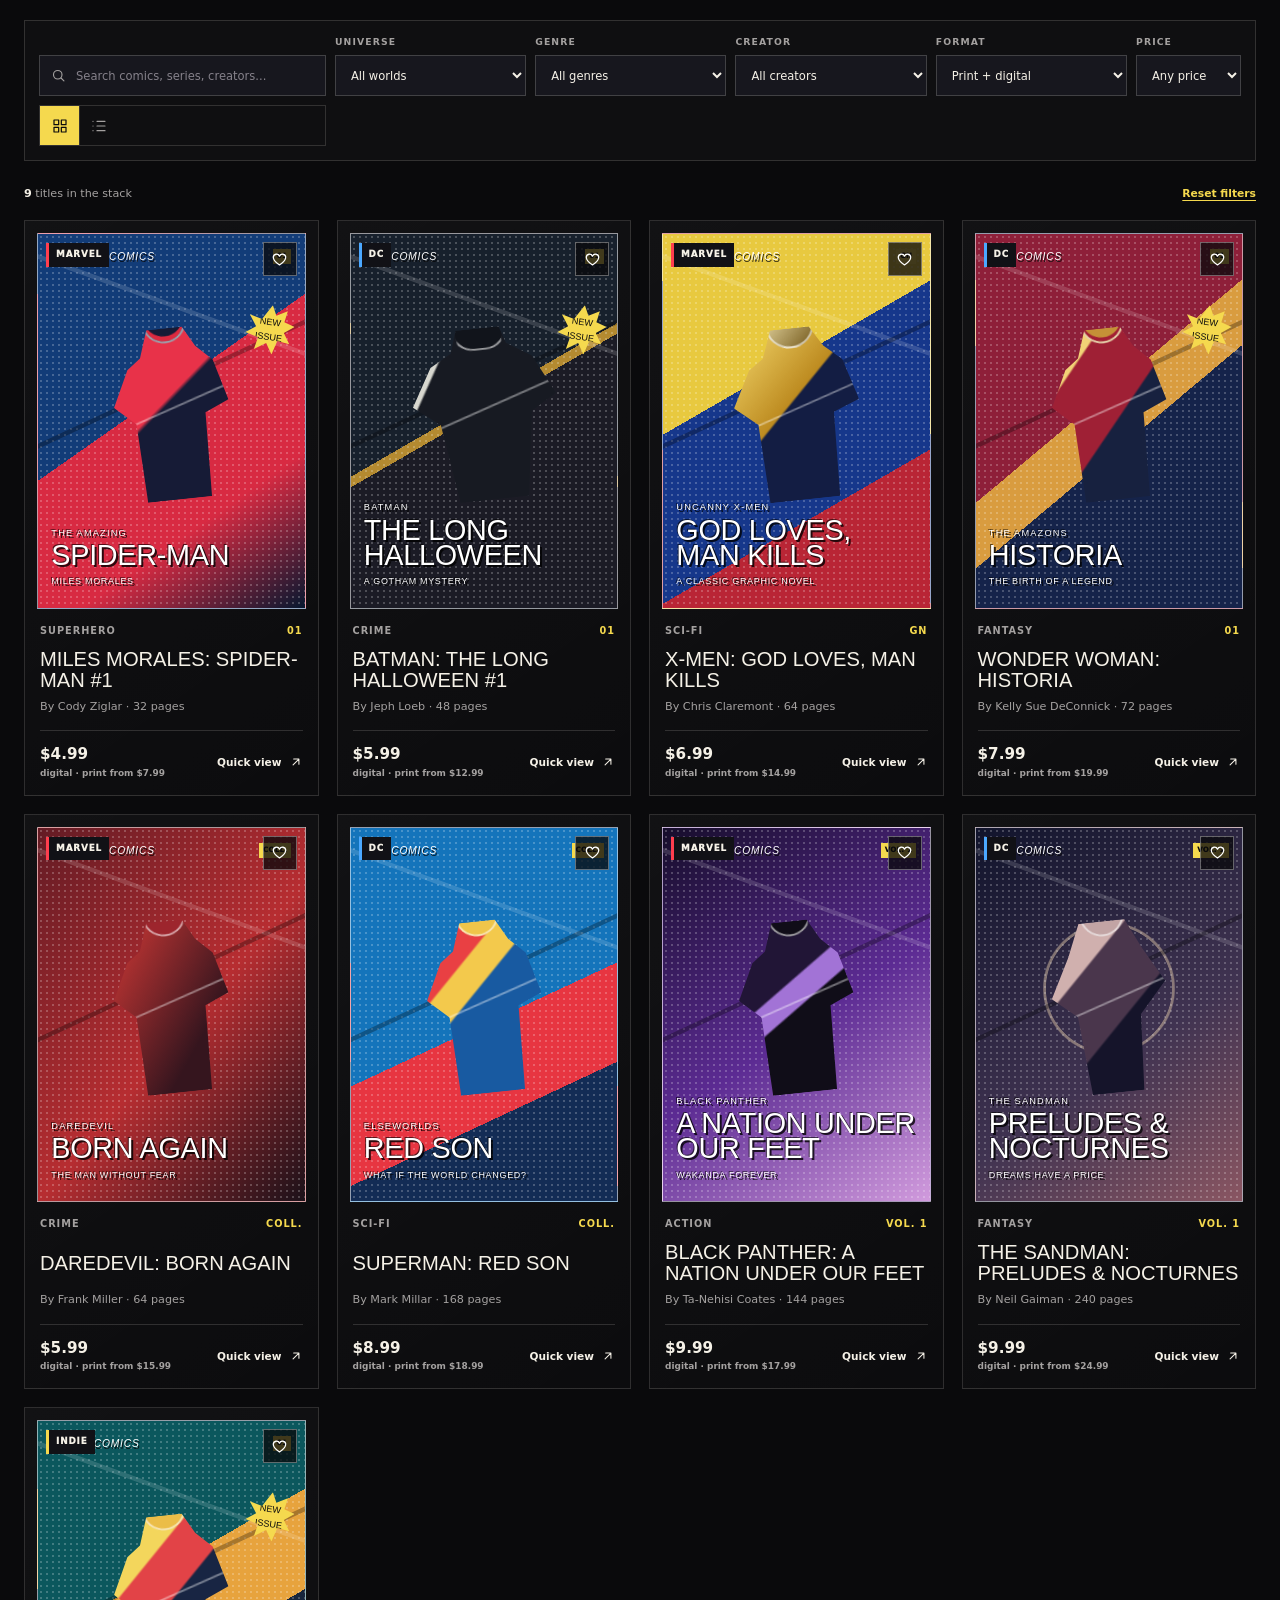
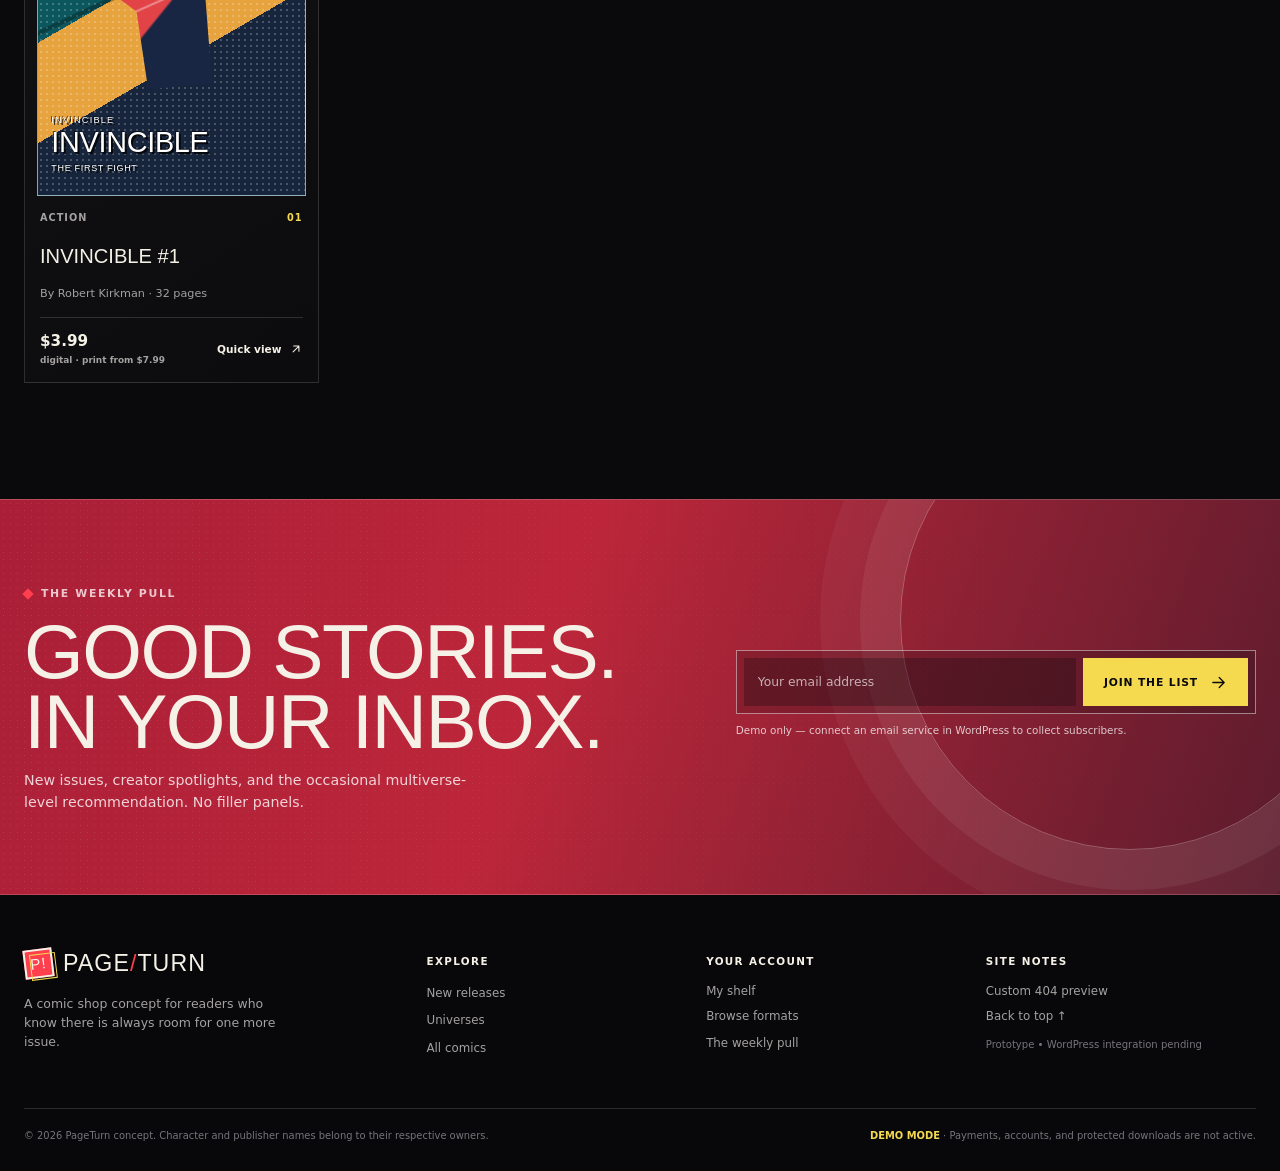
==== commit d8d26f00: "Build comic shop storefront prototype Co-authored-by: arena-agent <297053741+arena-agent@users.norep" ====
--- a/index.html
+++ b/index.html
@@ -1,655 +1,1834 @@
-<!DOCTYPE html>
-<html lang="fa" dir="rtl">
-<head>
-    <meta charset="UTF-8">
-    <meta name="viewport" content="width=device-width, initial-scale=1.0">
-    <title>IRON CLUB | باشگاه حرفه‌ای و فروشگاه تخصصی</title>
-    <style>
-        @import url('https://cdn.jsdelivr.net/gh/rastikerdar/vazirmatn@v33.003/Vazirmatn-font-face.css');
-
-        :root {
-            --bg-black: #050505;
-            --surface-black: #111111;
-            --border-color: #262626;
-            --text-white: #ffffff;
-            --text-gray: #a3a3a3;
-            --gold: #d4af37;
-        }
-
-        * {
-            margin: 0;
-            padding: 0;
-            box-sizing: border-box;
-            font-family: 'Vazirmatn', sans-serif;
-            border-radius: 0 !important;
-        }
-
-        body {
-            background-color: var(--bg-black);
-            color: var(--text-white);
-            overflow-x: hidden;
-            scroll-behavior: smooth;
-        }
-
-        /* هدر */
-        header {
-            position: fixed;
-            top: 0;
-            width: 100%;
-            padding: 20px 50px;
-            display: flex;
-            justify-content: space-between;
-            align-items: center;
-            background: rgba(5, 5, 5, 0.95);
-            border-bottom: 1px solid var(--border-color);
-            z-index: 1000;
-        }
-
-        .logo {
-            font-size: 1.8rem;
-            font-weight: 900;
-            letter-spacing: 2px;
-            text-transform: uppercase;
-        }
-
-        .nav-links {
-            display: flex;
-            gap: 25px;
-        }
-
-        .nav-links a {
-            color: var(--text-white);
-            text-decoration: none;
-            font-size: 0.95rem;
-            font-weight: 600;
-            transition: color 0.3s;
-        }
-
-        .nav-links a:hover {
-            color: var(--text-gray);
-        }
-
-        /* بخش هیرو */
-        .hero {
-            height: 100vh;
-            display: flex;
-            flex-direction: column;
-            justify-content: center;
-            align-items: center;
-            text-align: center;
-            background: linear-gradient(rgba(0,0,0,0.8), rgba(0,0,0,0.9)), 
-                        url('https://images.unsplash.com/photo-1534438327276-14e5300c3a48?q=80&w=1470&auto=format&fit=crop') center/cover;
-            padding: 0 20px;
-        }
-
-        .hero h1 {
-            font-size: 4rem;
-            font-weight: 900;
-            margin-bottom: 20px;
-            text-transform: uppercase;
-        }
-
-        .hero p {
-            font-size: 1.2rem;
-            color: var(--text-gray);
-            max-width: 600px;
-            margin-bottom: 30px;
-        }
-
-        .btn-main {
-            background: var(--text-white);
-            color: var(--bg-black);
-            padding: 15px 35px;
-            font-weight: 900;
-            text-decoration: none;
-            text-transform: uppercase;
-            transition: 0.3s;
-        }
-
-        .btn-main:hover {
-            background: var(--text-gray);
-        }
-
-        /* عنوان بخش‌ها */
-        .section-container {
-            padding: 100px 5%;
-            max-width: 1400px;
-            margin: 0 auto;
-        }
-
-        .section-title {
-            font-size: 2.5rem;
-            font-weight: 900;
-            margin-bottom: 40px;
-            text-transform: uppercase;
-            border-left: 5px solid var(--text-white);
-            padding-right: 15px;
-        }
-
-        /* اسلایدرها (بخش محصولات و لباس‌ها) */
-        .slider-wrapper {
-            position: relative;
-            overflow: hidden;
-            padding: 20px 0;
-        }
-
-        .slider-track {
-            display: flex;
-            gap: 30px;
-            transition: transform 0.5s ease-in-out;
-            will-change: transform;
-        }
-
-        .product-card {
-            min-width: 320px;
-            background: var(--surface-black);
-            border: 1px solid var(--border-color);
-            padding: 25px;
-            display: flex;
-            flex-direction: column;
-            justify-content: space-between;
-            transition: border-color 0.3s;
-        }
-
-        .product-card:hover {
-            border-color: var(--text-white);
-        }
-
-        .product-img {
-            width: 100%;
-            height: 250px;
-            object-fit: cover;
-            margin-bottom: 20px;
-            background: #222;
-        }
-
-        .product-title {
-            font-size: 1.3rem;
-            font-weight: 700;
-            margin-bottom: 10px;
-        }
-
-        .product-rating {
-            color: #f1c40f;
-            margin-bottom: 10px;
-            font-size: 0.9rem;
-        }
-
-        .product-price {
-            font-size: 1.3rem;
-            font-weight: 900;
-            margin-bottom: 20px;
-        }
-
-        .slider-controls {
-            display: flex;
-            gap: 10px;
-            justify-content: flex-end;
-            margin-top: 20px;
-        }
-
-        .slider-btn {
-            background: var(--surface-black);
-            color: var(--text-white);
-            border: 1px solid var(--border-color);
-            padding: 10px 20px;
-            cursor: pointer;
-            font-weight: bold;
-            transition: 0.3s;
-        }
-
-        .slider-btn:hover {
-            background: var(--text-white);
-            color: var(--bg-black);
-        }
-
-        /* بخش ۳ ستون تبلیغاتی با هاور توضیحات */
-        .promo-grid {
-            display: grid;
-            grid-template-columns: repeat(auto-fit, minmax(350px, 1fr));
-            gap: 30px;
-        }
-
-        .promo-box {
-            background: var(--surface-black);
-            border: 1px solid var(--border-color);
-            padding: 40px;
-            min-height: 350px;
-            position: relative;
-            overflow: hidden;
-            display: flex;
-            flex-direction: column;
-            justify-content: flex-end;
-        }
-
-        .promo-content h3 {
-            font-size: 1.8rem;
-            font-weight: 900;
-            margin-bottom: 15px;
-        }
-
-        .promo-desc {
-            position: absolute;
-            top: 0;
-            left: 0;
-            width: 100%;
-            height: 100%;
-            background: rgba(17, 17, 17, 0.95);
-            padding: 40px;
-            display: flex;
-            flex-direction: column;
-            justify-content: center;
-            opacity: 0;
-            transition: opacity 0.4s ease-in-out;
-            color: var(--text-gray);
-            font-size: 1.1rem;
-            line-height: 1.8;
-        }
-
-        .promo-box:hover .promo-desc {
-            opacity: 1;
-        }
-
-        /* بخش قبل و بعد مشتریان */
-        .transformation-grid {
-            display: grid;
-            grid-template-columns: repeat(auto-fit, minmax(200px, 1fr));
-            gap: 20px;
-        }
-
-        .transformation-card {
-            background: var(--surface-black);
-            border: 1px solid var(--border-color);
-            padding: 15px;
-            text-align: center;
-        }
-
-        .transformation-card img {
-            width: 100%;
-            height: 220px;
-            object-fit: cover;
-            margin-bottom: 15px;
-        }
-
-        .transformation-card p {
-            font-size: 0.9rem;
-            color: var(--text-gray);
-            margin-top: 10px;
-        }
-
-        /* باکس مربی حرفه‌ای */
-        .coach-section {
-            background: var(--surface-black);
-            border: 1px solid var(--border-color);
-            padding: 50px;
-            display: flex;
-            gap: 40px;
-            align-items: center;
-            margin: 50px 0;
-        }
-
-        .coach-img {
-            width: 300px;
-            height: 350px;
-            object-fit: cover;
-            flex-shrink: 0;
-        }
-
-        .coach-info h3 {
-            font-size: 2rem;
-            font-weight: 900;
-            margin-bottom: 15px;
-        }
-
-        .coach-info p {
-            color: var(--text-gray);
-            margin-bottom: 25px;
-            line-height: 1.8;
-        }
-
-        .read-more-link {
-            color: var(--text-white);
-            font-weight: 900;
-            text-decoration: none;
-            border-bottom: 2px solid var(--text-white);
-            padding-bottom: 3px;
-        }
-
-        /* بخش گارانتی */
-        .guarantee-section {
-            background: #0d0d0d;
-            border-top: 1px solid var(--border-color);
-            border-bottom: 1px solid var(--border-color);
-            padding: 60px 5%;
-            text-align: center;
-        }
-
-        .guarantee-grid {
-            display: flex;
-            justify-content: space-around;
-            flex-wrap: wrap;
-            gap: 40px;
-            margin-top: 30px;
-        }
-
-        .guarantee-item h4 {
-            font-size: 1.2rem;
-            font-weight: 800;
-            margin-bottom: 10px;
-        }
-
-        .guarantee-item p {
-            color: var(--text-gray);
-            font-size: 0.95rem;
-        }
-
-        /* فوتر طلایی نهایی */
-        footer {
-            background-color: var(--gold);
-            color: #000;
-            padding: 60px 5%;
-            display: flex;
-            justify-content: space-between;
-            flex-wrap: wrap;
-            gap: 40px;
-        }
-
-        .footer-col h4 {
-            font-size: 1.4rem;
-            font-weight: 900;
-            margin-bottom: 20px;
-            text-transform: uppercase;
-        }
-
-        .footer-col ul {
-            list-style: none;
-        }
-
-        .footer-col ul li {
-            margin-bottom: 12px;
-        }
-
-        .footer-col ul li a {
-            color: #000;
-            text-decoration: none;
-            font-weight: 700;
-            font-size: 1rem;
-            transition: opacity 0.3s;
-        }
-
-        .footer-col ul li a:hover {
-            opacity: 0.6;
-        }
-
-        /* ریسپانسیو */
-        @media (max-width: 768px) {
-            .hero h1 { font-size: 2.5rem; }
-            .coach-section { flex-direction: column; padding: 25px; }
-            .coach-img { width: 100%; height: 280px; }
-            header { padding: 15px 20px; }
-            .nav-links { display: none; }
-            footer { flex-direction: column; text-align: center; }
-        }
-    </style>
-</head>
-<body>
-
-    <!-- هدر سایت -->
-    <header>
-        <a href="#" class="logo" style="color:var(--text-white); text-decoration:none;">IRON CLUB</a>
-        <nav class="nav-links">
-            <a href="#supplements">مکمل‌ها و داروها</a>
-            <a href="#apparel">لباس‌ها و برندها</a>
-            <a href="#coach">مربی برتر</a>
-            <a href="#transformations">نتایج شاگردان</a>
-        </nav>
-    </header>
-
-    <!-- بخش اصلی هیرو -->
-    <section class="hero">
-        <h1>استاندارد مطلق تناسب اندام</h1>
-        <p>بهترین مکمل‌های ارجینال، لباس‌های انحصاری و سیستم‌های مربیگری حرفه‌ای.</p>
-        <a href="#supplements" class="btn-main">خرید محصولات</a>
-    </section>
-
-    <!-- بخش ۱: اسلایدر مکمل‌ها و داروها -->
-    <section id="supplements" class="section-container">
-        <h2 class="section-title">مکمل‌ها و داروهای تخصصی</h2>
-        <div class="slider-wrapper">
-            <div class="slider-track" id="supplementTrack">
-                <!-- محصول ۱ -->
-                <div class="product-card">
-                    <img src="https://images.unsplash.com/photo-1584017911766-d451b3d0e843?q=80&w=600&auto=format&fit=crop" alt="وی پروتئین" class="product-img">
-                    <div>
-                        <div class="product-title">وی پروتئین ایزوله پرمیوم</div>
-                        <div class="product-rating">★★★★★ (4.9)</div>
-                        <div class="product-price">۳,۸۰۰,۰۰۰ تومان</div>
-                    </div>
-                    <a href="#" class="btn-main" style="text-align:center; padding:10px; font-size:0.9rem;">افزودن به سبد</a>
-                </div>
-                <!-- محصول ۲ -->
-                <div class="product-card">
-                    <img src="https://images.unsplash.com/photo-1579722821273-0f6acd7d44c9?q=80&w=600&auto=format&fit=crop" alt="کراتین" class="product-img">
-                    <div>
-                        <div class="product-title">کراتین مونوهیدرات خالص</div>
-                        <div class="product-rating">★★★★★ (5.0)</div>
-                        <div class="product-price">۱,۴۵۰,۰۰۰ تومان</div>
-                    </div>
-                    <a href="#" class="btn-main" style="text-align:center; padding:10px; font-size:0.9rem;">افزودن به سبد</a>
-                </div>
-                <!-- محصول ۳ -->
-                <div class="product-card">
-                    <img src="https://images.unsplash.com/photo-1550572017-edd951b55104?q=80&w=600&auto=format&fit=crop" alt="آمینو" class="product-img">
-                    <div>
-                        <div class="product-title">آمینو اسید پیشرفته BCAA</div>
-                        <div class="product-rating">★★★★☆ (4.7)</div>
-                        <div class="product-price">۱,۹۰۰,۰۰۰ تومان</div>
-                    </div>
-                    <a href="#" class="btn-main" style="text-align:center; padding:10px; font-size:0.9rem;">افزودن به سبد</a>
-                </div>
-                <!-- محصول ۴ -->
-                <div class="product-card">
-                    <img src="https://images.unsplash.com/photo-1546069901-ba9599a7e63c?q=80&w=600&auto=format&fit=crop" alt="گلوتامین" class="product-img">
-                    <div>
-                        <div class="product-title">گلوتامین خالص میکرونایزد</div>
-                        <div class="product-rating">★★★★★ (4.8)</div>
-                        <div class="product-price">۱,۶۵۰,۰۰۰ تومان</div>
-                    </div>
-                    <a href="#" class="btn-main" style="text-align:center; padding:10px; font-size:0.9rem;">افزودن به سبد</a>
-                </div>
-            </div>
-            <div class="slider-controls">
-                <button class="slider-btn" onclick="slideTrack('supplementTrack', 1)">قبلی ←</button>
-                <button class="slider-btn" onclick="slideTrack('supplementTrack', -1)">→ بعدی</button>
-            </div>
-        </div>
-    </section>
-
-    <!-- بخش ۲: اسلایدر لباس‌ها و برندها (طرح Iron Club) -->
-    <section id="apparel" class="section-container">
-        <h2 class="section-title">لباس‌ها و برندهای Iron Club</h2>
-        <div class="slider-wrapper">
-            <div class="slider-track" id="apparelTrack">
-                <div class="product-card">
-                    <img src="https://images.unsplash.com/photo-1521572267360-ee0c2909d518?q=80&w=600&auto=format&fit=crop" alt="تیشرت" class="product-img">
-                    <div>
-                        <div class="product-title">تیشرت تمرینی مشکی Iron Club</div>
-                        <div class="product-rating">★★★★★ (4.9)</div>
-                        <div class="product-price">۸۵۰,۰۰۰ تومان</div>
-                    </div>
-                    <a href="#" class="btn-main" style="text-align:center; padding:10px; font-size:0.9rem;">خرید محصول</a>
-                </div>
-                <div class="product-card">
-                    <img src="https://images.unsplash.com/photo-1556905055-8f358a7a47b2?q=80&w=600&auto=format&fit=crop" alt="هودی" class="product-img">
-                    <div>
-                        <div class="product-title">هودی لش اورسایز Iron Club</div>
-                        <div class="product-rating">★★★★★ (5.0)</div>
-                        <div class="product-price">۱,۷۵۰,۰۰۰ تومان</div>
-                    </div>
-                    <a href="#" class="btn-main" style="text-align:center; padding:10px; font-size:0.9rem;">خرید محصول</a>
-                </div>
-                <div class="product-card">
-                    <img src="https://images.unsplash.com/photo-1515886657613-9f3515b0c78f?q=80&w=600&auto=format&fit=crop" alt="شلوارک" class="product-img">
-                    <div>
-                        <div class="product-title">شلوارک ورزشی مدرن اسپرت</div>
-                        <div class="product-rating">★★★★☆ (4.6)</div>
-                        <div class="product-price">۷۰۰,۰۰۰ تومان</div>
-                    </div>
-                    <a href="#" class="btn-main" style="text-align:center; padding:10px; font-size:0.9rem;">خرید محصول</a>
-                </div>
-                <div class="product-card">
-                    <img src="https://images.unsplash.com/photo-1576566588028-4147f3842f27?q=80&w=600&auto=format&fit=crop" alt="کلاه" class="product-img">
-                    <div>
-                        <div class="product-title">کلاه کپ تخصصی بدنسازی</div>
-                        <div class="product-rating">★★★★★ (4.8)</div>
-                        <div class="product-price">۴۵۰,۰۰۰ تومان</div>
-                    </div>
-                    <a href="#" class="btn-main" style="text-align:center; padding:10px; font-size:0.9rem;">خرید محصول</a>
-                </div>
-            </div>
-            <div class="slider-controls">
-                <button class="slider-btn" onclick="slideTrack('apparelTrack', 1)">قبلی ←</button>
-                <button class="slider-btn" onclick="slideTrack('apparelTrack', -1)">→ بعدی</button>
-            </div>
-        </div>
-    </section>
-
-    <!-- بخش ۳ ستون تبلیغ مکمل‌ها با هاور توضیحات -->
-    <section class="section-container">
-        <h2 class="section-title">برترین‌های ماه از نگاه کارشناسان</h2>
-        <div class="promo-grid">
-            <div class="promo-box">
-                <div class="promo-content">
-                    <h3>وی ایزوله تخصصی</h3>
-                </div>
-                <div class="promo-desc">
-                    <h3>وی ایزوله تخصصی</h3>
-                    <p>فرمولاسیون پیشرفته با بالاترین درجه خلوص و جذب فوق‌العاده سریع. مناسب جهت ریکاوری حداکثری عضلات پس از سنگین‌ترین جلسات تمرینی بدون ذره‌ای چربی اضافه.</p>
-                </div>
-            </div>
-            <div class="promo-box">
-                <div class="promo-content">
-                    <h3>کراتین مونوهیدرات</h3>
-                </div>
-                <div class="promo-desc">
-                    <h3>کراتین مونوهیدرات</h3>
-                    <p>افزایش چشمگیر قدرت انفجاری و حجم سلولی عضلات. دارای تاییدیه آزمایشگاهی معتبر جهانی برای رکوردشکنی در تمرینات قدرتی.</p>
-                </div>
-            </div>
-            <div class="promo-box">
-                <div class="promo-content">
-                    <h3>پکیج چربی‌سوز حرفه‌ای</h3>
-                </div>
-                <div class="promo-desc">
-                    <h3>پکیج چربی‌سوز حرفه‌ای</h3>
-                    <p>ترکیب قدرتمند ترموژنیک برای افزایش سوخت‌وساز بدن، پاکسازی بافت‌های چربی و حفظ کامل حجم عضلانی خشک در دوران کات.</p>
-                </div>
-            </div>
-        </div>
-    </section>
-
-    <!-- بخش معرفی مربی حرفه‌ای -->
-    <section id="coach" class="section-container">
-        <h2 class="section-title">مربی ارشد مجموعه</h2>
-        <div class="coach-section">
-            <img src="img/photo_5821165667187625692_y.jpg" alt="مربی بوکس" class="coach-img">
-            <div class="coach-info">
-                <h3>بوکس</h3>
-                <p>مربی با سابقه از بچگی، سابقه چندین ساله از بچگی با بدنی فوق‌العاده و ژنتیک عالی، قهرمان بین‌المللی و مربیگری بیش از ۵۰۰ تا تحول فیزیکی موفق.</p>
-                <a href="#full-story" class="read-more-link">مطالعه کامل رزومه و سوابق مربی →</a>
-            </div>
-        </div>
-    </section>
-
-    <!-- بخش نتایج مشتریان (قبل و بعد) -->
-    <section id="transformations" class="section-container">
-        <h2 class="section-title">نتایج شگفت‌انگیز شاگردان</h2>
-        <div class="transformation-grid">
-            <div class="transformation-card">
-                <img src="https://images.unsplash.com/photo-1534438327276-14e5300c3a48?q=80&w=400&auto=format&fit=crop" alt="مشتری ۱">
-                <h4>رضا کریمی</h4>
-                <p>«کاهش ۱۲ کیلو چربی در ۳ ماه، فوق‌العاده‌ست!»</p>
-            </div>
-            <div class="transformation-card">
-                <img src="https://images.unsplash.com/photo-1581009146145-b5ef050c2e1e?q=80&w=400&auto=format&fit=crop" alt="مشتری ۲">
-                <h4>سیمین ارجمند</h4>
-                <p>«بهترین برنامه‌ای که تو عمرم گرفتم.»</p>
-            </div>
-            <div class="transformation-card">
-                <img src="https://images.unsplash.com/photo-1574680096145-d05b474e2155?q=80&w=400&auto=format&fit=crop" alt="مشتری ۳">
-                <h4>امیررضا صابری</h4>
-                <p>«عضله‌سازی خشک و عالی با پکیج وی.»</p>
-            </div>
-            <div class="transformation-card">
-                <img src="https://images.unsplash.com/photo-1517838277536-f5f99be501cd?q=80&w=400&auto=format&fit=crop" alt="مشتری ۴">
-                <h4>نیما مرادی</h4>
-                <p>«پشتیبانی و دیزاین برنامه بی‌نظیر بود.»</p>
-            </div>
-            <div class="transformation-card">
-                <img src="https://images.unsplash.com/photo-1541534741688-6078c6bfb5c5?q=80&w=400&auto=format&fit=crop" alt="مشتری ۵">
-                <h4>هادی وفایی</h4>
-                <p>«مرسی از تیم قوی Iron Club.»</p>
-            </div>
-        </div>
-    </section>
-
-    <!-- بخش گارانتی اعتبار -->
-    <section class="guarantee-section">
-        <h2 style="font-size: 2rem; font-weight:900; margin-bottom:10px;">تضمین اصالت و اعتبار مجموعه</h2>
-        <p style="color:var(--text-gray); max-width:700px; margin:0 auto;">ما به کیفیت محصولات و خدمات خود ایمان کامل داریم.</p>
-        <div class="guarantee-grid">
-            <div class="guarantee-item">
-                <h4>✓ ضمانت ۱۰۰٪ اصالت کالا</h4>
-                <p>تمامی مکمل‌ها دارای بارکد وزارت بهداشت و اصالت مستقیم هستند.</p>
-            </div>
-            <div class="guarantee-item">
-                <h4>✓ بازگشت وجه بی‌قید و شرط</h4>
-                <p>در صورت مغایرت محصول، تا ۷ روز امکان مرجوعی وجود دارد.</p>
-            </div>
-            <div class="guarantee-item">
-                <h4>✓ پشتیبانی مستقیم مربی</h4>
-                <p>ارتباط ۲۴ ساعته با تیم فنی و مربی ارشد جهت پیگیری برنامه‌ها.</p>
-            </div>
-        </div>
-    </section>
-
-    <!-- فوتر با پس‌زمینه طلایی و لینک‌های دسترسی -->
-    <footer id="footer-links">
-        <div class="footer-col">
-            <h4>IRON CLUB</h4>
-            <p style="font-weight:700; margin-top:10px; max-width:250px;">پیشرو در ارائه خدمات لوکس بدنسازی و مکمل‌های اورجینال در ایران.</p>
-        </div>
-        <div class="footer-col">
-            <h4>محصولات و فروشگاه</h4>
-            <ul>
-                <li><a href="#supplements">لینک مکمل‌ها و داروها</a></li>
-                <li><a href="#apparel">لینک لباس‌ها و برندها</a></li>
-            </ul>
-        </div>
-        <div class="footer-col">
-            <h4>بلاگ و اطلاعات</h4>
-            <ul>
-                <li><a href="#coach">لینک بلاگ مربی و رزومه</a></li>
-                <li><a href="#transformations">لینک نتایج و نظرات مشتریان</a></li>
-            </ul>
-        </div>
-    </footer>
-
-    <!-- جاوااسکریپت برای اسلایدرها -->
-    <script>
-        function slideTrack(trackId, direction) {
-            const track = document.getElementById(trackId);
-            const cardWidth = 350;
-            const currentTransform = track.style.transform ? parseInt(track.style.transform.replace('translateX(', '').replace('px)', '')) : 0;
-            
-            let newTransform = currentTransform + (direction * cardWidth);
-            
-            const maxScroll = -(track.scrollWidth - track.parentElement.clientWidth);
-            if (newTransform > 0) newTransform = 0;
-            if (newTransform < maxScroll) newTransform = maxScroll;
-            
-            track.style.transform = `translateX(${newTransform}px)`;
-        }
-    </script>
-</body>
-</html>
+<!doctype html>
+<html lang="en">
+<head>
+  <meta charset="utf-8">
+  <meta name="viewport" content="width=device-width, initial-scale=1">
+  <meta name="theme-color" content="#0a0a0c">
+  <meta name="description" content="A comic shop for every universe. Browse new issues, discover your next series, and build your digital or print comic shelf.">
+  <title>PageTurn — Comics for every universe</title>
+  <style>
+    :root {
+      color-scheme: dark;
+      --ink: #0a0a0c;
+      --surface: #111116;
+      --surface-raised: #17171e;
+      --surface-soft: #1e1e26;
+      --paper: #f5f1e7;
+      --muted: #a4a1a0;
+      --line: rgba(245, 241, 231, .15);
+      --red: #ff3e4e;
+      --blue: #4ba8ff;
+      --yellow: #f5d94e;
+      --lime: #c7ff72;
+      --display: Impact, Haettenschweiler, "Arial Narrow Bold", "Arial Black", sans-serif;
+      --body: Inter, ui-sans-serif, system-ui, -apple-system, BlinkMacSystemFont, "Segoe UI", sans-serif;
+      --page-width: 1240px;
+    }
+
+    *, *::before, *::after { box-sizing: border-box; }
+    html { scroll-behavior: smooth; scroll-padding-top: 98px; }
+    body {
+      margin: 0;
+      min-width: 320px;
+      background: var(--ink);
+      color: var(--paper);
+      font-family: var(--body);
+      line-height: 1.55;
+      overflow-x: hidden;
+    }
+    body::before {
+      position: fixed;
+      z-index: -1;
+      inset: 0;
+      content: "";
+      pointer-events: none;
+      opacity: .14;
+      background-image: radial-gradient(rgba(245,241,231,.5) .55px, transparent .75px);
+      background-size: 7px 7px;
+      mask-image: linear-gradient(to bottom, #000, transparent 82%);
+    }
+    body, button, input, select { font-family: var(--body); }
+    button, a, input, select { -webkit-tap-highlight-color: transparent; }
+    button { color: inherit; }
+    a { color: inherit; }
+    img, svg { display: block; }
+    button:focus-visible, a:focus-visible, input:focus-visible, select:focus-visible {
+      outline: 2px solid var(--yellow);
+      outline-offset: 4px;
+    }
+    ::selection { color: var(--ink); background: var(--yellow); }
+    [hidden] { display: none !important; }
+
+    .skip-link {
+      position: fixed;
+      z-index: 9999;
+      top: 8px;
+      left: 8px;
+      padding: 10px 14px;
+      color: var(--ink);
+      background: var(--yellow);
+      transform: translateY(-150%);
+    }
+    .skip-link:focus { transform: translateY(0); }
+    .sr-only {
+      position: absolute;
+      width: 1px;
+      height: 1px;
+      padding: 0;
+      margin: -1px;
+      overflow: hidden;
+      clip: rect(0, 0, 0, 0);
+      white-space: nowrap;
+      border: 0;
+    }
+    .icon-sprite { position: absolute; width: 0; height: 0; overflow: hidden; }
+    .icon { width: 18px; height: 18px; fill: none; stroke: currentColor; stroke-width: 1.8; stroke-linecap: round; stroke-linejoin: round; }
+    .container { width: min(var(--page-width), calc(100% - 48px)); margin-inline: auto; }
+    .eyebrow, .micro-label {
+      display: inline-flex;
+      align-items: center;
+      gap: 9px;
+      color: var(--muted);
+      font-size: .68rem;
+      font-weight: 800;
+      letter-spacing: .15em;
+      line-height: 1.3;
+      text-transform: uppercase;
+    }
+    .eyebrow-mark { width: 8px; height: 8px; background: var(--red); transform: rotate(45deg); }
+    .section { padding-block: 102px; }
+    .section-heading {
+      display: flex;
+      align-items: end;
+      justify-content: space-between;
+      gap: 24px;
+      margin-bottom: 34px;
+    }
+    .section-heading h2 {
+      max-width: 760px;
+      margin: 9px 0 0;
+      font-family: var(--display);
+      font-size: clamp(2.5rem, 5.8vw, 5rem);
+      font-weight: 400;
+      line-height: .92;
+      letter-spacing: -.025em;
+      text-transform: uppercase;
+    }
+    .section-heading h2 em { color: var(--yellow); font-style: normal; }
+    .section-heading .subcopy { max-width: 320px; margin: 0 0 2px; color: var(--muted); font-size: .9rem; }
+    .text-link {
+      display: inline-flex;
+      align-items: center;
+      gap: 12px;
+      padding-bottom: 6px;
+      border-bottom: 1px solid rgba(245,241,231,.45);
+      color: var(--paper);
+      font-size: .85rem;
+      font-weight: 750;
+      text-decoration: none;
+      white-space: nowrap;
+      transition: color .2s, border-color .2s, gap .2s;
+    }
+    .text-link:hover { gap: 17px; color: var(--yellow); border-color: var(--yellow); }
+    .text-link .icon { width: 15px; height: 15px; }
+    .button {
+      position: relative;
+      display: inline-flex;
+      min-height: 50px;
+      align-items: center;
+      justify-content: center;
+      gap: 12px;
+      padding: 0 20px;
+      border: 1px solid var(--paper);
+      background: var(--paper);
+      color: var(--ink);
+      font-size: .78rem;
+      font-weight: 900;
+      letter-spacing: .08em;
+      text-decoration: none;
+      text-transform: uppercase;
+      cursor: pointer;
+      transition: background .2s, color .2s, border-color .2s, transform .2s;
+    }
+    .button:hover { transform: translateY(-2px); background: var(--yellow); border-color: var(--yellow); }
+    .button .icon { width: 17px; height: 17px; }
+    .button-secondary { border-color: var(--line); background: transparent; color: var(--paper); }
+    .button-secondary:hover { color: var(--ink); border-color: var(--yellow); }
+    .button-red { border-color: var(--red); background: var(--red); color: white; }
+    .button-red:hover { border-color: #ff6470; background: #ff6470; }
+    .button-blue { border-color: var(--blue); background: var(--blue); color: #07111d; }
+    .button-blue:hover { border-color: #83c5ff; background: #83c5ff; }
+    .button:disabled { opacity: .55; cursor: not-allowed; transform: none; }
+    .impact-button::after {
+      position: absolute;
+      z-index: 3;
+      top: -19px;
+      right: -15px;
+      content: attr(data-impact);
+      color: var(--yellow);
+      font-family: var(--display);
+      font-size: 1.5rem;
+      opacity: 0;
+      pointer-events: none;
+      text-shadow: 2px 2px 0 var(--ink), -1px -1px 0 var(--ink);
+      transform: rotate(15deg) scale(.35);
+    }
+    .impact-button.is-burst::after { animation: burst .52s ease-out; }
+    @keyframes burst { 0% { opacity: 0; transform: rotate(15deg) scale(.35); } 35% { opacity: 1; transform: rotate(-12deg) scale(1.2); } 100% { opacity: 0; transform: rotate(-18deg) scale(.8) translateY(-15px); } }
+
+    /* Demo status and navigation */
+    .announcement {
+      min-height: 30px;
+      border-bottom: 1px solid rgba(245,241,231,.11);
+      background: #15151b;
+      color: #d0ccd0;
+      font-size: .62rem;
+      font-weight: 800;
+      letter-spacing: .105em;
+      text-transform: uppercase;
+    }
+    .announcement-inner { display: flex; min-height: 30px; align-items: center; justify-content: space-between; gap: 16px; }
+    .announcement strong { color: var(--yellow); }
+    .site-header {
+      position: sticky;
+      z-index: 50;
+      top: 0;
+      border-bottom: 1px solid rgba(245,241,231,.12);
+      background: rgba(10,10,12,.92);
+      backdrop-filter: blur(16px);
+    }
+    .header-inner { display: flex; min-height: 75px; align-items: center; justify-content: space-between; gap: 28px; }
+    .brand { display: inline-flex; flex-shrink: 0; align-items: center; gap: 10px; color: var(--paper); font-family: var(--display); font-size: 1.45rem; letter-spacing: .045em; line-height: 1; text-decoration: none; }
+    .brand-mark { position: relative; display: grid; width: 29px; height: 29px; place-items: center; border: 2px solid var(--paper); background: var(--red); color: var(--paper); font-family: var(--display); font-size: .95rem; transform: rotate(-7deg); }
+    .brand-mark::after { position: absolute; z-index: -1; inset: 3px -5px -4px 4px; border: 1px solid var(--yellow); content: ""; }
+    .brand-slash { color: var(--red); }
+    .primary-nav { display: flex; align-items: center; gap: clamp(18px, 3vw, 38px); margin-inline: auto; }
+    .primary-nav a { color: #c8c5c3; font-size: .76rem; font-weight: 750; text-decoration: none; transition: color .18s; }
+    .primary-nav a:hover, .primary-nav a[aria-current="page"] { color: var(--yellow); }
+    .header-actions { display: flex; flex-shrink: 0; align-items: center; gap: 14px; }
+    .nav-shelf, .icon-button, .menu-toggle {
+      display: inline-flex;
+      min-height: 40px;
+      align-items: center;
+      justify-content: center;
+      gap: 8px;
+      padding: 0 11px;
+      border: 1px solid var(--line);
+      background: transparent;
+      color: var(--paper);
+      font-size: .72rem;
+      font-weight: 800;
+      cursor: pointer;
+      transition: border-color .18s, background .18s;
+    }
+    .nav-shelf:hover, .icon-button:hover, .menu-toggle:hover { border-color: var(--yellow); background: rgba(245,217,78,.09); }
+    .nav-shelf .icon { width: 15px; height: 15px; }
+    .count-badge { display: inline-grid; min-width: 19px; height: 19px; place-items: center; padding-inline: 4px; background: var(--yellow); color: var(--ink); font-size: .62rem; font-weight: 900; }
+    .menu-toggle { display: none; width: 42px; padding: 0; }
+    .menu-toggle .icon { width: 19px; height: 19px; }
+    .scroll-progress { position: fixed; z-index: 99; top: 0; left: 0; width: 100%; height: 2px; pointer-events: none; }
+    .scroll-progress span { display: block; width: 0; height: 100%; background: var(--yellow); box-shadow: 0 0 12px rgba(245,217,78,.7); }
+
+    /* Hero: a live comic-cover carousel */
+    .hero { position: relative; overflow: hidden; padding: 66px 0 72px; }
+    .hero::before { position: absolute; top: -130px; right: -160px; width: 620px; height: 620px; border: 1px solid rgba(255,62,78,.14); border-radius: 50%; content: ""; box-shadow: 0 0 0 55px rgba(255,62,78,.025), 0 0 0 110px rgba(75,168,255,.02); pointer-events: none; }
+    .hero-inner { display: grid; grid-template-columns: minmax(0, .94fr) minmax(430px, 1.06fr); align-items: center; gap: clamp(40px, 7vw, 100px); }
+    .hero-copy { position: relative; z-index: 2; padding-block: 20px; }
+    .hero-kicker { display: inline-flex; align-items: center; gap: 10px; color: var(--yellow); font-size: .67rem; font-weight: 900; letter-spacing: .17em; text-transform: uppercase; }
+    .hero-kicker .eyebrow-mark { background: var(--yellow); }
+    .hero h1 { max-width: 720px; min-height: 2.72em; margin: 21px 0 20px; font-family: var(--display); font-size: clamp(4.1rem, 8.1vw, 7.3rem); font-weight: 400; line-height: .82; letter-spacing: -.03em; text-transform: uppercase; }
+    .hero h1 .accent { color: var(--red); text-shadow: 4px 4px 0 rgba(255,62,78,.16); }
+    .hero h1 .blue-accent { color: var(--blue); }
+    .hero-description { max-width: 470px; margin: 0; color: #c3bfbe; font-size: .98rem; line-height: 1.8; }
+    .hero-actions { display: flex; flex-wrap: wrap; align-items: center; gap: 20px; margin-top: 30px; }
+    .hero-actions .button { min-width: 190px; }
+    .hero-proof { display: flex; align-items: center; gap: 14px; margin-top: 39px; color: var(--muted); font-size: .72rem; }
+    .proof-stamps { display: flex; align-items: center; }
+    .proof-stamp { display: grid; width: 28px; height: 28px; place-items: center; border: 2px solid var(--ink); margin-left: -7px; border-radius: 50%; background: var(--surface-soft); color: var(--paper); font-family: var(--display); font-size: .55rem; }
+    .proof-stamp:first-child { margin-left: 0; background: var(--red); }
+    .proof-stamp:nth-child(2) { background: var(--blue); color: var(--ink); }
+    .proof-stamp:nth-child(3) { background: var(--yellow); color: var(--ink); }
+    .hero-proof strong { color: var(--paper); }
+    .hero-visual { position: relative; z-index: 1; width: 100%; max-width: 620px; justify-self: end; }
+    .hero-stage {
+      position: relative;
+      min-height: 555px;
+      overflow: hidden;
+      border: 1px solid rgba(245,241,231,.27);
+      background: linear-gradient(140deg, #191920 0%, #101015 55%, #201519 100%);
+      box-shadow: 14px 14px 0 rgba(255,62,78,.22), 24px 24px 0 rgba(75,168,255,.07);
+      isolation: isolate;
+    }
+    .hero-stage::before { position: absolute; z-index: -1; inset: 0; content: ""; background: radial-gradient(circle at 50% 50%, rgba(245,217,78,.11), transparent 45%), radial-gradient(circle, rgba(245,241,231,.22) .8px, transparent .95px); background-size: auto, 8px 8px; opacity: .55; }
+    .hero-stage::after { position: absolute; z-index: -1; right: -50px; bottom: -130px; width: 410px; height: 410px; border: 1px solid rgba(75,168,255,.2); border-radius: 50%; content: ""; box-shadow: 0 0 0 32px rgba(75,168,255,.04), 0 0 0 64px rgba(255,62,78,.035); }
+    .hero-grid-lines { position: absolute; inset: 0; opacity: .15; background: linear-gradient(90deg, transparent 49.8%, rgba(245,241,231,.4) 50%, transparent 50.2%), linear-gradient(0deg, transparent 49.8%, rgba(245,241,231,.4) 50%, transparent 50.2%); background-size: 112px 112px; mask-image: linear-gradient(135deg, #000, transparent 70%); }
+    .hero-cover { position: absolute; width: 235px; filter: drop-shadow(12px 16px 12px rgba(0,0,0,.52)); transition: transform .55s cubic-bezier(.2,.8,.2,1), opacity .3s; will-change: transform; }
+    .hero-cover-back { z-index: 1; top: 112px; left: 44px; transform: rotate(-10deg); }
+    .hero-cover-main { z-index: 2; top: 50px; right: 85px; width: 265px; transform: rotate(7deg); }
+    .hero-cover-main:hover { transform: rotate(3deg) translateY(-8px); }
+    .hero-cover-back:hover { transform: rotate(-5deg) translateY(-8px); }
+    .hero-stage.is-changing .hero-cover { animation: cover-pop .42s cubic-bezier(.2,.8,.2,1); }
+    @keyframes cover-pop { 0% { opacity: .5; scale: .92; } 55% { opacity: 1; scale: 1.035; } 100% { scale: 1; } }
+    .hero-speech {
+      position: absolute;
+      z-index: 4;
+      top: 30px;
+      left: 36px;
+      padding: 10px 15px 9px;
+      border: 2px solid var(--ink);
+      background: var(--yellow);
+      color: var(--ink);
+      font-family: var(--display);
+      font-size: 1.13rem;
+      letter-spacing: .05em;
+      transform: rotate(-8deg);
+      clip-path: polygon(0 0, 96% 0, 100% 20%, 94% 100%, 5% 94%, 0 75%);
+    }
+    .hero-stamp {
+      position: absolute;
+      z-index: 4;
+      right: 24px;
+      bottom: 27px;
+      display: grid;
+      width: 100px;
+      height: 100px;
+      place-items: center;
+      border: 2px solid var(--paper);
+      border-radius: 50%;
+      color: var(--paper);
+      font-family: var(--display);
+      font-size: .78rem;
+      line-height: 1.15;
+      text-align: center;
+      transform: rotate(9deg);
+      background: rgba(10,10,12,.75);
+    }
+    .hero-stamp span { display: block; color: var(--yellow); font-size: 1.45rem; }
+    .hero-stage-label { position: absolute; z-index: 4; bottom: 22px; left: 25px; color: #c5c2bd; font-size: .6rem; font-weight: 800; letter-spacing: .14em; text-transform: uppercase; }
+    .hero-controls { display: flex; align-items: center; justify-content: flex-end; gap: 12px; margin-top: 22px; }
+    .carousel-arrow { display: inline-grid; width: 39px; height: 39px; place-items: center; border: 1px solid var(--line); background: transparent; cursor: pointer; transition: background .2s, color .2s; }
+    .carousel-arrow:hover { background: var(--yellow); color: var(--ink); }
+    .carousel-arrow .icon { width: 16px; height: 16px; }
+    .slide-dots { display: flex; align-items: center; gap: 7px; margin-inline: 4px; }
+    .slide-dot { width: 18px; height: 3px; border: 0; padding: 0; background: #535158; cursor: pointer; transition: width .2s, background .2s; }
+    .slide-dot[aria-current="true"] { width: 34px; background: var(--yellow); }
+    .hero-counter { min-width: 47px; color: var(--muted); font-size: .65rem; font-variant-numeric: tabular-nums; text-align: center; }
+    .hero-cover .cover-art { box-shadow: 0 5px 20px rgba(0,0,0,.34); }
+
+    .ticker { overflow: hidden; border-block: 1px solid rgba(245,241,231,.15); background: var(--yellow); color: var(--ink); }
+    .ticker-track { display: flex; width: max-content; align-items: center; gap: 24px; padding-block: 11px; animation: ticker-slide 30s linear infinite; }
+    .ticker span { display: inline-flex; align-items: center; gap: 23px; font-family: var(--display); font-size: .87rem; letter-spacing: .09em; text-transform: uppercase; white-space: nowrap; }
+    .ticker span::after { content: "✦"; color: var(--red); font-size: .85rem; }
+    @keyframes ticker-slide { to { transform: translateX(-50%); } }
+
+    /* Original, CSS-built comic cover art — no remote images or third-party assets */
+    .cover-art {
+      --cover-a: #14376c;
+      --cover-b: #d5344c;
+      --figure: #f3d84f;
+      position: relative;
+      display: block;
+      width: 100%;
+      aspect-ratio: .715;
+      overflow: hidden;
+      border: 1px solid rgba(255,255,255,.55);
+      background: linear-gradient(135deg, var(--cover-a), var(--cover-b));
+      color: white;
+      isolation: isolate;
+    }
+    .cover-art::before {
+      position: absolute;
+      z-index: 0;
+      inset: 0;
+      content: "";
+      opacity: .26;
+      background-image: radial-gradient(rgba(255,255,255,.85) .75px, transparent .9px);
+      background-size: 6px 6px;
+      mix-blend-mode: screen;
+    }
+    .cover-art::after {
+      position: absolute;
+      z-index: 1;
+      inset: 0;
+      content: "";
+      background: linear-gradient(155deg, transparent 0 42%, rgba(0,0,0,.28) 42.2% 43%, transparent 43.2%), linear-gradient(20deg, transparent 0 74%, rgba(255,255,255,.14) 74.2% 75%, transparent 75.2%);
+      pointer-events: none;
+    }
+    .cover-masthead { position: absolute; z-index: 4; top: 4%; left: 5%; max-width: 90%; font-family: var(--display); font-size: clamp(.45rem, .8vw, .66rem); font-style: italic; letter-spacing: .08em; text-shadow: 1px 2px 0 rgba(0,0,0,.8); text-transform: uppercase; }
+    .cover-edition { position: absolute; z-index: 4; top: 4%; right: 5%; padding: 2px 4px; background: var(--yellow); color: var(--ink); font-size: clamp(.38rem, .55vw, .47rem); font-weight: 1000; letter-spacing: .04em; text-transform: uppercase; }
+    .cover-figure {
+      position: absolute;
+      z-index: 2;
+      top: 25%;
+      left: 29%;
+      width: 43%;
+      height: 46%;
+      background: linear-gradient(145deg, var(--figure), rgba(10,10,12,.9) 80%);
+      clip-path: polygon(35% 0, 66% 0, 76% 12%, 90% 21%, 100% 45%, 79% 51%, 77% 100%, 21% 100%, 18% 54%, 0 43%, 15% 22%, 27% 16%);
+      filter: drop-shadow(0 9px 2px rgba(0,0,0,.24));
+      transform: rotate(-6deg);
+    }
+    .cover-figure::before {
+      position: absolute;
+      top: -17%;
+      left: 31%;
+      width: 39%;
+      aspect-ratio: 1;
+      border: 2px solid rgba(255,255,255,.58);
+      border-radius: 50%;
+      background: linear-gradient(135deg, rgba(255,255,255,.52), rgba(0,0,0,.42));
+      content: "";
+    }
+    .cover-figure::after { position: absolute; inset: 48% -18% 0; content: ""; border-top: 2px solid rgba(255,255,255,.65); opacity: .6; transform: rotate(-18deg); }
+    .cover-spider { --cover-a: #0d3770; --cover-b: #d9203a; --figure: #e43d49; background: linear-gradient(145deg,#123c78 0 44%,#d82a42 44% 72%,#06172f); }
+    .cover-spider .cover-figure { background: linear-gradient(140deg,#e83249 0 43%,#161b36 45% 100%); }
+    .cover-spider .cover-figure::before { border-radius: 38% 38% 50% 50%; background: #161b36; box-shadow: inset 0 -5px 0 #dc293f; }
+    .cover-batman { --cover-a: #131922; --cover-b: #363a43; --figure: #d7b743; background: linear-gradient(150deg,#17202c 0 46%,#b48a30 46% 48%,#1b1b25 48%); }
+    .cover-batman .cover-figure { left: 24%; width: 54%; background: linear-gradient(120deg,#d7d7cf 0 19%,#171a22 20% 100%); clip-path: polygon(35% 0,65% 0,69% 10%,86% 19%,100% 42%,82% 51%,74% 100%,26% 100%,18% 54%,0 42%,15% 20%,30% 13%); }
+    .cover-batman .cover-figure::before { top: -20%; border-radius: 8% 8% 40% 40%; background: #11141b; clip-path: polygon(0 20%,20% 0,35% 25%,65% 25%,80% 0,100% 20%,87% 100%,13% 100%); }
+    .cover-xmen { --cover-a: #f4cf36; --cover-b: #1643a1; --figure: #f3cf42; background: linear-gradient(150deg,#e8c93f 0 38%,#16378b 38% 70%,#b92535 70%); }
+    .cover-xmen .cover-figure { left: 27%; width: 47%; background: linear-gradient(135deg,#f6db70,#bd8b20 44%,#131d43 45%); }
+    .cover-wonder { --cover-a: #9f1f32; --cover-b: #e0a433; --figure: #e6bd56; background: linear-gradient(140deg,#8e1f39 0 45%,#d99c3f 45% 56%,#15234a 56%); }
+    .cover-wonder .cover-figure { background: linear-gradient(130deg,#f2d276 0 21%,#9f2035 22% 54%,#17213f 55%); }
+    .cover-wonder .cover-figure::before { background: #c59037; box-shadow: inset 0 -4px 0 #a21e34; }
+    .cover-daredevil { --cover-a: #711d25; --cover-b: #e13b32; --figure: #ce302f; background: linear-gradient(130deg,#631b24,#b72d31 54%,#1b1119); }
+    .cover-daredevil .cover-figure { background: linear-gradient(125deg,#d33936,#35151e 71%); }
+    .cover-daredevil .cover-figure::before { border-radius: 34% 34% 50% 50%; background: #9d252d; clip-path: polygon(0 20%,15% 0,32% 25%,68% 25%,85% 0,100% 20%,88% 100%,12% 100%); }
+    .cover-superman { --cover-a: #1260a7; --cover-b: #db2c37; --figure: #f3c94c; background: linear-gradient(155deg,#1474bb 0 52%,#e73541 52% 72%,#132c55 72%); }
+    .cover-superman .cover-figure { background: linear-gradient(135deg,#e94043 0 27%,#f3c94c 28% 41%,#185aa1 42%); }
+    .cover-superman .cover-figure::before { background: #efc54a; }
+    .cover-panther { --cover-a: #271344; --cover-b: #6939a4; --figure: #9f6bd2; background: linear-gradient(145deg,#160d2b,#5c2b93 53%,#d19bdd); }
+    .cover-panther .cover-figure { background: linear-gradient(145deg,#211536 0 38%,#a273d6 39% 50%,#100d18 51%); }
+    .cover-panther .cover-figure::before { background: #100d18; clip-path: polygon(0 25%,18% 0,32% 26%,68% 26%,82% 0,100% 25%,87% 100%,13% 100%); }
+    .cover-sandman { --cover-a: #12142e; --cover-b: #6a485e; --figure: #c5a0a1; background: radial-gradient(circle at 50% 43%,#c9a3a2 0 4%,transparent 4.2%), radial-gradient(circle at 50% 43%,transparent 0 25%,rgba(217,193,164,.5) 25.3% 26%,transparent 26.5%), linear-gradient(145deg,#11142c,#403351 60%,#8a5662); }
+    .cover-sandman .cover-figure { background: linear-gradient(135deg,#d0b0ae 0 28%,#4a364c 29% 58%,#15142a 59%); clip-path: polygon(30% 0,70% 0,83% 18%,100% 38%,76% 56%,72% 100%,27% 100%,21% 54%,0 42%,18% 19%); }
+    .cover-sandman .cover-figure::before { background: #c2a4a4; }
+    .cover-indie { --cover-a: #176661; --cover-b: #e7a33d; --figure: #f1d35b; background: linear-gradient(150deg,#0b575d 0 42%,#e7a33d 42% 61%,#17253c 61%); }
+    .cover-indie .cover-figure { background: linear-gradient(135deg,#f3d65c 0 28%,#e24347 29% 49%,#182543 50%); }
+    .cover-indie .cover-figure::before { background: #ebbd48; }
+    .cover-art .cover-title-wrap { position: absolute; z-index: 4; right: 5%; bottom: 5%; left: 5%; text-shadow: 2px 2px 0 rgba(0,0,0,.8), -1px -1px 0 rgba(0,0,0,.6); }
+    .cover-series { display: block; margin-bottom: 3px; font-family: var(--display); font-size: clamp(.43rem, .72vw, .68rem); letter-spacing: .13em; text-transform: uppercase; }
+    .cover-title { display: block; max-width: 100%; font-family: var(--display); font-size: clamp(1rem, 2.25vw, 2rem); font-weight: 400; line-height: .88; letter-spacing: -.01em; text-transform: uppercase; }
+    .cover-subtitle { display: block; margin-top: 7px; font-family: var(--display); font-size: clamp(.42rem, .7vw, .63rem); letter-spacing: .08em; text-transform: uppercase; }
+    .cover-art .cover-burst { position: absolute; z-index: 4; top: 19%; right: 4%; display: grid; width: 49px; height: 49px; place-items: center; background: var(--yellow); color: var(--ink); clip-path: polygon(50% 0,60% 20%,82% 8%,78% 31%,100% 38%,80% 53%,94% 74%,69% 71%,61% 100%,47% 78%,24% 94%,29% 69%,2% 62%,22% 47%,6% 25%,32% 31%); font-family: var(--display); font-size: .57rem; text-align: center; transform: rotate(8deg); }
+    .hero-cover .cover-title { font-size: 2rem; }
+    .hero-cover .cover-series { font-size: .62rem; }
+    .hero-cover .cover-subtitle { font-size: .52rem; }
+
+    /* Shared product cards */
+    .product-grid { display: grid; grid-template-columns: repeat(4, minmax(0, 1fr)); gap: 18px; }
+    .product-card {
+      position: relative;
+      min-width: 0;
+      padding: 12px;
+      border: 1px solid rgba(245,241,231,.14);
+      background: linear-gradient(145deg, rgba(255,255,255,.035), rgba(255,255,255,.012));
+      transition: transform .25s, border-color .25s, background .25s;
+    }
+    .product-card:hover { border-color: rgba(245,217,78,.56); background: rgba(255,255,255,.055); transform: translateY(-5px); }
+    .card-cover { position: relative; overflow: hidden; background: #17171e; }
+    .card-cover .cover-art { transition: transform .45s cubic-bezier(.2,.8,.2,1), filter .3s; }
+    .product-card:hover .card-cover .cover-art { filter: saturate(1.12) brightness(1.07); transform: scale(1.025); }
+    .universe-sticker { position: absolute; z-index: 5; top: 10px; left: 9px; padding: 5px 7px; background: var(--surface); color: var(--paper); font-size: .55rem; font-weight: 950; letter-spacing: .1em; text-transform: uppercase; }
+    .universe-sticker.marvel { border-left: 3px solid var(--red); }
+    .universe-sticker.dc { border-left: 3px solid var(--blue); }
+    .universe-sticker.indie { border-left: 3px solid var(--yellow); }
+    .wishlist-button {
+      position: absolute;
+      z-index: 6;
+      top: 9px;
+      right: 9px;
+      display: grid;
+      width: 34px;
+      height: 34px;
+      place-items: center;
+      border: 1px solid rgba(255,255,255,.35);
+      background: rgba(10,10,12,.77);
+      color: white;
+      cursor: pointer;
+      transition: color .18s, background .18s, border-color .18s;
+    }
+    .wishlist-button:hover, .wishlist-button[aria-pressed="true"] { border-color: var(--red); background: var(--red); color: white; }
+    .wishlist-button .icon { width: 17px; height: 17px; }
+    .product-info { padding: 14px 3px 2px; }
+    .product-meta-line { display: flex; align-items: center; justify-content: space-between; gap: 8px; color: var(--muted); font-size: .61rem; font-weight: 800; letter-spacing: .1em; text-transform: uppercase; }
+    .product-meta-line .issue-no { color: var(--yellow); }
+    .product-title {
+      display: block;
+      width: 100%;
+      min-height: 48px;
+      margin: 8px 0 4px;
+      padding: 0;
+      border: 0;
+      background: none;
+      color: var(--paper);
+      font-family: var(--display);
+      font-size: 1.26rem;
+      font-weight: 400;
+      line-height: 1.05;
+      text-align: left;
+      text-transform: uppercase;
+      cursor: pointer;
+    }
+    .product-title:hover { color: var(--yellow); }
+    .product-author { margin: 0; color: var(--muted); font-size: .7rem; }
+    .product-card-bottom { display: flex; align-items: center; justify-content: space-between; gap: 8px; margin-top: 15px; padding-top: 12px; border-top: 1px solid var(--line); }
+    .starting-price { color: var(--paper); font-size: .95rem; font-weight: 900; }
+    .starting-price small { display: block; color: var(--muted); font-size: .56rem; font-weight: 600; }
+    .quick-view-button { display: inline-flex; align-items: center; gap: 7px; padding: 7px 0 7px 8px; border: 0; background: transparent; color: var(--paper); font-size: .66rem; font-weight: 850; cursor: pointer; }
+    .quick-view-button:hover { color: var(--yellow); }
+    .quick-view-button .icon { width: 14px; height: 14px; }
+    .product-grid.is-list { grid-template-columns: 1fr 1fr; }
+    .product-grid.is-list .product-card { display: grid; grid-template-columns: minmax(145px, .48fr) 1fr; align-items: center; gap: 14px; }
+    .product-grid.is-list .cover-art { max-height: 245px; }
+    .product-grid.is-list .product-info { padding: 12px; }
+    .product-grid.is-list .product-title { min-height: 0; font-size: 1.45rem; }
+    .empty-state { padding: 56px 20px; border: 1px dashed var(--line); color: var(--muted); text-align: center; }
+    .empty-state strong { display: block; margin-bottom: 7px; color: var(--paper); font-family: var(--display); font-size: 1.5rem; font-weight: 400; text-transform: uppercase; }
+
+    /* Feature and universe sections */
+    .featured-section { position: relative; }
+    .featured-section::before { position: absolute; top: 35%; left: -200px; width: 350px; height: 350px; border: 1px solid rgba(255,62,78,.12); border-radius: 50%; content: ""; pointer-events: none; }
+    .featured-section .container { position: relative; }
+    .universe-section { position: relative; padding-block: 90px 100px; background: #131319; }
+    .universe-section::before, .universe-section::after { position: absolute; top: 0; bottom: 0; width: 1px; background: rgba(245,241,231,.06); content: ""; }
+    .universe-section::before { left: 8%; } .universe-section::after { right: 8%; }
+    .universe-grid { display: grid; grid-template-columns: 1fr 1fr; gap: 16px; }
+    .universe-card {
+      position: relative;
+      display: flex;
+      min-height: 270px;
+      overflow: hidden;
+      align-items: end;
+      justify-content: space-between;
+      padding: 27px;
+      border: 1px solid rgba(245,241,231,.2);
+      text-align: left;
+      cursor: pointer;
+      isolation: isolate;
+      transition: transform .25s, border-color .25s;
+    }
+    .universe-card:hover { border-color: var(--paper); transform: translateY(-4px); }
+    .universe-card::before { position: absolute; z-index: -2; inset: 0; content: ""; background-image: radial-gradient(rgba(255,255,255,.35) .8px, transparent 1px); background-size: 7px 7px; opacity: .26; }
+    .universe-card::after { position: absolute; z-index: -1; right: -60px; bottom: -180px; width: 440px; height: 440px; border: 1px solid rgba(255,255,255,.25); border-radius: 50%; content: ""; box-shadow: 0 0 0 34px rgba(255,255,255,.06), 0 0 0 68px rgba(255,255,255,.035); }
+    .universe-card.marvel { background: linear-gradient(120deg,#621b29 0%,#c31e38 51%,#32101d 100%); }
+    .universe-card.dc { background: linear-gradient(120deg,#102d54 0%,#1768a8 54%,#111c3b 100%); }
+    .universe-card.indie { grid-column: 1 / -1; min-height: 172px; background: linear-gradient(120deg,#272319,#655333 53%,#241d17); }
+    .universe-card .universe-watermark { position: absolute; z-index: -1; top: 10px; right: 23px; color: rgba(255,255,255,.13); font-family: var(--display); font-size: clamp(6rem, 16vw, 12rem); line-height: 1; letter-spacing: -.06em; }
+    .universe-card.indie .universe-watermark { font-size: clamp(4rem, 9vw, 7rem); }
+    .universe-card-copy { max-width: 420px; }
+    .universe-card-copy .eyebrow { color: rgba(255,255,255,.76); }
+    .universe-card-copy h3 { margin: 7px 0 8px; font-family: var(--display); font-size: clamp(2.5rem, 5vw, 4.4rem); font-weight: 400; line-height: .9; letter-spacing: -.03em; text-transform: uppercase; }
+    .universe-card-copy p { max-width: 350px; margin: 0; color: rgba(255,255,255,.8); font-size: .82rem; }
+    .universe-arrow { display: grid; width: 47px; height: 47px; flex-shrink: 0; place-items: center; border: 1px solid rgba(255,255,255,.62); border-radius: 50%; transition: background .2s, color .2s, transform .2s; }
+    .universe-card:hover .universe-arrow { background: var(--paper); color: var(--ink); transform: rotate(-45deg); }
+    .universe-arrow .icon { width: 17px; height: 17px; }
+    .genre-strip { display: flex; flex-wrap: wrap; align-items: center; gap: 8px; margin-top: 25px; }
+    .genre-strip > span { margin-right: 7px; color: var(--muted); font-size: .65rem; font-weight: 850; letter-spacing: .1em; text-transform: uppercase; }
+    .genre-chip { padding: 8px 12px; border: 1px solid var(--line); background: transparent; color: #d0ccca; font-size: .69rem; font-weight: 750; cursor: pointer; transition: color .18s, border-color .18s, background .18s; }
+    .genre-chip:hover { border-color: var(--yellow); background: rgba(245,217,78,.09); color: var(--yellow); }
+
+    /* Catalog */
+    .shop-section { padding-block: 100px 116px; }
+    .shop-section .section-heading { margin-bottom: 29px; }
+    .shop-tools { display: grid; grid-template-columns: minmax(200px, 1.5fr) repeat(4, minmax(115px, 1fr)) auto; align-items: end; gap: 9px; margin-bottom: 16px; padding: 14px; border: 1px solid var(--line); background: rgba(255,255,255,.025); }
+    .field-label { display: block; margin-bottom: 6px; color: var(--muted); font-size: .58rem; font-weight: 850; letter-spacing: .12em; text-transform: uppercase; }
+    .control-wrap { min-width: 0; }
+    .control {
+      width: 100%;
+      min-height: 41px;
+      padding: 0 11px;
+      border: 1px solid rgba(245,241,231,.19);
+      border-radius: 0;
+      background-color: #17171e;
+      color: var(--paper);
+      font-size: .72rem;
+    }
+    .control::placeholder { color: #85818a; }
+    .control option { background: #17171e; color: var(--paper); }
+    .search-control { position: relative; }
+    .search-control .icon { position: absolute; top: 13px; left: 12px; width: 15px; height: 15px; color: var(--muted); pointer-events: none; }
+    .search-control .control { padding-left: 36px; }
+    .view-toggle { display: flex; min-height: 41px; border: 1px solid var(--line); }
+    .view-button { display: grid; width: 39px; place-items: center; border: 0; background: transparent; color: var(--muted); cursor: pointer; }
+    .view-button + .view-button { border-left: 1px solid var(--line); }
+    .view-button:hover, .view-button[aria-pressed="true"] { background: var(--yellow); color: var(--ink); }
+    .view-button .icon { width: 16px; height: 16px; }
+    .catalog-status { display: flex; align-items: center; justify-content: space-between; gap: 14px; min-height: 33px; margin-bottom: 10px; color: var(--muted); font-size: .7rem; }
+    .catalog-status strong { color: var(--paper); }
+    .clear-filters { border: 0; padding: 4px 0; background: none; color: var(--yellow); font-size: .67rem; font-weight: 800; text-decoration: underline; text-underline-offset: 3px; cursor: pointer; }
+    .catalog-grid { min-height: 300px; }
+
+    /* Newsletter / manifesto */
+    .newsletter-section { position: relative; overflow: hidden; padding-block: 81px; border-block: 1px solid rgba(245,241,231,.2); background: linear-gradient(110deg,#a91f37 0%,#bd263a 42%,#5b1c2d 100%); }
+    .newsletter-section::before { position: absolute; top: -110px; right: -80px; width: 460px; height: 460px; border: 1px solid rgba(255,255,255,.28); border-radius: 50%; content: ""; box-shadow: 0 0 0 40px rgba(255,255,255,.06), 0 0 0 80px rgba(255,255,255,.04); }
+    .newsletter-section::after { position: absolute; inset: 0; content: ""; pointer-events: none; opacity: .14; background-image: radial-gradient(rgba(255,255,255,.8) .7px, transparent .9px); background-size: 7px 7px; mask-image: linear-gradient(90deg, #000, transparent); }
+    .newsletter-inner { position: relative; z-index: 1; display: grid; grid-template-columns: 1fr minmax(300px, .78fr); align-items: center; gap: 45px; }
+    .newsletter-copy .eyebrow { color: rgba(255,255,255,.75); }
+    .newsletter-copy h2 { max-width: 620px; margin: 12px 0 13px; font-family: var(--display); font-size: clamp(2.9rem, 6vw, 5.3rem); font-weight: 400; line-height: .9; letter-spacing: -.02em; text-transform: uppercase; }
+    .newsletter-copy p { max-width: 450px; margin: 0; color: rgba(255,255,255,.8); font-size: .89rem; }
+    .newsletter-form { display: grid; grid-template-columns: 1fr auto; gap: 7px; padding: 7px; border: 1px solid rgba(255,255,255,.46); background: rgba(10,10,12,.18); }
+    .newsletter-form input { min-width: 0; min-height: 48px; padding: 0 14px; border: 0; background: rgba(10,10,12,.28); color: white; font-size: .77rem; }
+    .newsletter-form input::placeholder { color: rgba(255,255,255,.65); }
+    .newsletter-form .button { min-height: 48px; border-color: var(--yellow); background: var(--yellow); font-size: .67rem; }
+    .newsletter-note { min-height: 21px; margin: 8px 0 0; color: rgba(255,255,255,.75); font-size: .65rem; }
+
+    .footer { padding-block: 54px 28px; background: #08080a; }
+    .footer-main { display: grid; grid-template-columns: 1.5fr 1fr 1fr 1.1fr; gap: 34px; padding-bottom: 42px; }
+    .footer-brand p { max-width: 270px; margin: 16px 0 0; color: var(--muted); font-size: .78rem; }
+    .footer-column h3 { margin: 4px 0 15px; color: var(--paper); font-size: .65rem; font-weight: 900; letter-spacing: .13em; text-transform: uppercase; }
+    .footer-column a, .footer-column button { display: block; margin: 9px 0; padding: 0; border: 0; background: none; color: var(--muted); font-size: .74rem; text-align: left; text-decoration: none; cursor: pointer; }
+    .footer-column a:hover, .footer-column button:hover { color: var(--yellow); }
+    .footer-bottom { display: flex; justify-content: space-between; gap: 20px; padding-top: 19px; border-top: 1px solid var(--line); color: #77747b; font-size: .62rem; }
+    .footer-bottom strong { color: var(--yellow); font-weight: 800; }
+
+    /* Product details, inline checkout and reader dialogs */
+    dialog {
+      width: auto;
+      max-width: none;
+      max-height: none;
+      margin: auto;
+      padding: 0;
+      overflow: visible;
+      border: 0;
+      background: transparent;
+      color: var(--paper);
+    }
+    dialog::backdrop { background: rgba(3,3,5,.84); backdrop-filter: blur(7px); }
+    dialog[open] { animation: panel-reveal .24s cubic-bezier(.2,.8,.2,1) both; }
+    @keyframes panel-reveal { from { opacity: 0; clip-path: inset(8% 18% 8% 18%); transform: scale(.98); } to { opacity: 1; clip-path: inset(0); transform: scale(1); } }
+    .dialog-panel {
+      position: relative;
+      width: min(100vw - 30px, 1000px);
+      max-height: calc(100dvh - 30px);
+      overflow: auto;
+      border: 1px solid rgba(245,241,231,.28);
+      background: #101015;
+      box-shadow: 12px 12px 0 rgba(255,62,78,.22), 18px 18px 0 rgba(75,168,255,.09);
+    }
+    .dialog-close {
+      position: absolute;
+      z-index: 10;
+      top: 13px;
+      right: 13px;
+      display: grid;
+      width: 38px;
+      height: 38px;
+      place-items: center;
+      border: 1px solid var(--line);
+      background: rgba(10,10,12,.74);
+      color: var(--paper);
+      cursor: pointer;
+    }
+    .dialog-close:hover { border-color: var(--yellow); color: var(--yellow); }
+    .product-dialog { padding: clamp(20px, 4vw, 38px); }
+    .product-modal-layout { display: grid; grid-template-columns: minmax(220px, .72fr) minmax(0, 1.28fr); gap: clamp(25px, 5vw, 54px); }
+    .modal-cover-wrap { max-width: 350px; margin-inline: auto; box-shadow: 8px 8px 0 rgba(75,168,255,.15); }
+    .modal-cover-wrap .cover-title { font-size: clamp(1.45rem, 3vw, 2.6rem); }
+    .modal-art-column .button { width: 100%; margin-top: 14px; }
+    .preview-disclaimer { margin: 9px 0 0; color: var(--muted); font-size: .63rem; line-height: 1.5; text-align: center; }
+    .modal-details { padding-top: 2px; }
+    .modal-kicker { display: inline-flex; align-items: center; gap: 8px; color: var(--yellow); font-size: .64rem; font-weight: 900; letter-spacing: .15em; text-transform: uppercase; }
+    .modal-details h2 { max-width: 620px; margin: 13px 42px 7px 0; font-family: var(--display); font-size: clamp(2.4rem, 5vw, 4rem); font-weight: 400; line-height: .92; text-transform: uppercase; }
+    .modal-series { margin: 0; color: var(--muted); font-size: .78rem; }
+    .modal-synopsis { max-width: 610px; margin: 20px 0 21px; color: #d1ccca; font-size: .83rem; line-height: 1.8; }
+    .comic-metadata { display: grid; grid-template-columns: repeat(3, 1fr); gap: 9px; margin-bottom: 23px; }
+    .metadata-item { padding: 11px 12px; border: 1px solid var(--line); background: rgba(255,255,255,.025); }
+    .metadata-item span { display: block; color: var(--muted); font-size: .56rem; font-weight: 850; letter-spacing: .1em; text-transform: uppercase; }
+    .metadata-item strong { display: block; margin-top: 4px; font-size: .72rem; }
+    .buy-card { padding: 16px; border: 1px solid rgba(245,217,78,.37); background: rgba(245,217,78,.045); }
+    .buy-top { display: grid; grid-template-columns: 1fr auto; align-items: end; gap: 14px; }
+    .buy-top label { display: block; margin-bottom: 6px; color: var(--muted); font-size: .58rem; font-weight: 850; letter-spacing: .12em; text-transform: uppercase; }
+    .buy-top select { min-height: 39px; padding-inline: 10px; border: 1px solid var(--line); background: #15151a; color: var(--paper); font-size: .74rem; }
+    .modal-price { font-size: 1.45rem; font-weight: 900; }
+    .buy-card > .button { width: 100%; margin-top: 14px; }
+    .demo-note { margin: 11px 0 0; color: var(--muted); font-size: .63rem; line-height: 1.55; }
+    .demo-note strong { color: var(--yellow); }
+    .inline-checkout { margin-top: 17px; padding-top: 17px; border-top: 1px solid rgba(245,217,78,.25); }
+    .checkout-heading { display: flex; align-items: center; justify-content: space-between; gap: 12px; margin-bottom: 11px; }
+    .checkout-heading h3 { margin: 0; font-family: var(--display); font-size: 1.3rem; font-weight: 400; text-transform: uppercase; }
+    .demo-pill { padding: 4px 7px; border: 1px solid rgba(245,217,78,.4); color: var(--yellow); font-size: .53rem; font-weight: 900; letter-spacing: .1em; text-transform: uppercase; }
+    .checkout-fields { display: grid; grid-template-columns: 1fr 1fr; gap: 9px; }
+    .checkout-fields .control { background: #111116; }
+    .payment-choices { display: grid; grid-template-columns: 1fr 1fr; gap: 8px; margin-top: 12px; }
+    .payment-choice { display: flex; align-items: flex-start; gap: 8px; padding: 10px; border: 1px solid var(--line); background: rgba(255,255,255,.025); cursor: pointer; }
+    .payment-choice input { margin-top: 2px; accent-color: var(--yellow); }
+    .payment-choice strong { display: block; font-size: .71rem; }
+    .payment-choice small { display: block; margin-top: 2px; color: var(--muted); font-size: .57rem; }
+    .checkout-actions { display: flex; align-items: center; justify-content: space-between; gap: 14px; margin-top: 13px; }
+    .checkout-actions .button { min-height: 43px; font-size: .63rem; }
+    .checkout-amount { color: var(--muted); font-size: .68rem; }
+    .checkout-amount strong { color: var(--paper); }
+    .checkout-success, .owned-state { margin-top: 14px; padding: 13px; border: 1px solid rgba(199,255,114,.35); background: rgba(199,255,114,.06); }
+    .checkout-success strong, .owned-state strong { display: block; color: var(--lime); font-size: .82rem; }
+    .checkout-success p, .owned-state p { margin: 5px 0 0; color: #c7c4be; font-size: .67rem; line-height: 1.55; }
+    .owned-actions { display: flex; flex-wrap: wrap; gap: 8px; margin-top: 10px; }
+    .owned-actions .button { min-height: 39px; margin: 0; font-size: .61rem; }
+    .product-modal-footnote { margin-top: 17px; padding-top: 12px; border-top: 1px solid var(--line); color: var(--muted); font-size: .61rem; line-height: 1.55; }
+
+    /* Flipbook-style sample reader */
+    .reader-dialog .dialog-panel { width: min(100vw - 24px, 960px); background: #0a0a0c; }
+    .reader-shell { display: flex; min-height: min(88dvh, 760px); flex-direction: column; padding: 17px; }
+    .reader-toolbar { display: flex; align-items: center; justify-content: space-between; gap: 12px; padding: 0 48px 15px 1px; border-bottom: 1px solid var(--line); }
+    .reader-toolbar h2 { margin: 3px 0 0; font-family: var(--display); font-size: 1.3rem; font-weight: 400; line-height: 1; text-transform: uppercase; }
+    .reader-toolbar .eyebrow { font-size: .56rem; }
+    .reader-content { display: grid; flex: 1; grid-template-columns: 52px 1fr 52px; align-items: center; gap: 14px; padding: 20px 0 9px; }
+    .reader-stage { position: relative; display: grid; width: min(100%, 625px); min-height: min(67dvh, 590px); justify-self: center; }
+    .reader-loading { position: absolute; z-index: 4; inset: 0; display: grid; align-content: center; justify-items: center; gap: 17px; border: 1px solid var(--line); background: #101015; color: var(--yellow); font-family: var(--display); font-size: .88rem; letter-spacing: .1em; text-align: center; text-transform: uppercase; }
+    .loading-panels { display: grid; width: 116px; height: 78px; grid-template-columns: 1fr 1fr; gap: 5px; transform: skew(-6deg); }
+    .loading-panels span { background: var(--red); opacity: .25; transform: scale(.45) rotate(-8deg); animation: panel-assemble .7s cubic-bezier(.2,.8,.2,1) infinite alternate; }
+    .loading-panels span:nth-child(2) { background: var(--blue); animation-delay: .12s; }
+    .loading-panels span:nth-child(3) { background: var(--yellow); animation-delay: .24s; }
+    .loading-panels span:nth-child(4) { background: var(--lime); animation-delay: .36s; }
+    @keyframes panel-assemble { to { opacity: 1; transform: scale(1) rotate(0); } }
+    .reader-arrow { display: grid; width: 42px; height: 42px; place-items: center; border: 1px solid var(--line); background: transparent; cursor: pointer; }
+    .reader-arrow:hover:not(:disabled) { border-color: var(--yellow); background: var(--yellow); color: var(--ink); }
+    .reader-arrow:disabled { opacity: .28; cursor: not-allowed; }
+    .reader-page {
+      position: relative;
+      display: flex;
+      width: 100%;
+      min-height: min(67dvh, 590px);
+      flex-direction: column;
+      gap: 9px;
+      padding: 14px;
+      border: 1px solid rgba(0,0,0,.9);
+      background: var(--paper);
+      box-shadow: 0 12px 40px rgba(0,0,0,.4), 8px 8px 0 rgba(255,62,78,.13);
+      color: var(--ink);
+      transform-origin: left center;
+      will-change: transform;
+    }
+    .reader-page.is-turning { animation: page-turn .36s ease-in-out; }
+    @keyframes page-turn { 0% { transform: perspective(900px) rotateY(0deg); } 45% { transform: perspective(900px) rotateY(-13deg); filter: brightness(.8); } 100% { transform: perspective(900px) rotateY(0deg); filter: brightness(1); } }
+    .reader-page-top { display: flex; justify-content: space-between; gap: 8px; color: #555; font-family: var(--display); font-size: .58rem; letter-spacing: .12em; text-transform: uppercase; }
+    .reader-panels { display: grid; flex: 1; grid-template-columns: 1.08fr .92fr; grid-template-rows: 1.1fr .9fr; gap: 8px; }
+    .reader-panel {
+      position: relative;
+      display: flex;
+      min-height: 110px;
+      overflow: hidden;
+      flex-direction: column;
+      justify-content: space-between;
+      padding: 12px;
+      border: 2px solid #17171d;
+      background: linear-gradient(145deg, #26345e, #151522 60%, #762130);
+      color: white;
+      isolation: isolate;
+    }
+    .reader-panel::before { position: absolute; z-index: -1; inset: 0; content: ""; opacity: .29; background-image: radial-gradient(rgba(255,255,255,.8) .7px, transparent .9px); background-size: 6px 6px; }
+    .reader-panel:nth-child(2) { background: linear-gradient(140deg,#b42739,#40202a 65%,#17171d); }
+    .reader-panel:nth-child(3) { background: linear-gradient(135deg,#15254e,#225c83 50%,#111116); }
+    .reader-panel:nth-child(4) { background: linear-gradient(145deg,#473615,#c98d31 53%,#6f1d27); }
+    .reader-panel.wide { grid-column: 1 / -1; }
+    .reader-panel .panel-caption { color: rgba(255,255,255,.72); font-size: .52rem; font-weight: 850; letter-spacing: .14em; text-transform: uppercase; }
+    .reader-panel strong { max-width: 85%; font-family: var(--display); font-size: clamp(1rem, 3.7vw, 2.05rem); font-weight: 400; line-height: .93; letter-spacing: .01em; text-shadow: 2px 2px 0 rgba(0,0,0,.7); text-transform: uppercase; }
+    .reader-panel .dialogue { align-self: flex-end; max-width: 88%; padding: 7px 10px; border: 1px solid #17171d; border-radius: 50% 50% 45% 45%; background: var(--paper); color: #18161a; font-size: .63rem; font-weight: 800; line-height: 1.3; text-align: center; }
+    .reader-page-bottom { display: flex; align-items: center; justify-content: space-between; gap: 12px; color: #555; font-size: .58rem; font-weight: 800; }
+    .reader-controls { display: flex; align-items: center; justify-content: center; gap: 9px; color: var(--muted); font-size: .65rem; font-variant-numeric: tabular-nums; }
+    .reader-disclaimer { margin: 2px 0 0; color: #77737a; font-size: .58rem; text-align: center; }
+
+    /* Account shelf */
+    .shelf-dialog .dialog-panel { width: min(100vw - 30px, 780px); padding: clamp(21px, 4vw, 34px); }
+    .shelf-heading { margin: 0 48px 6px 0; font-family: var(--display); font-size: clamp(2rem, 4.2vw, 3.4rem); font-weight: 400; line-height: .9; text-transform: uppercase; }
+    .shelf-subcopy { margin: 9px 0 21px; color: var(--muted); font-size: .72rem; }
+    .shelf-tabs { display: flex; gap: 7px; margin-bottom: 14px; border-bottom: 1px solid var(--line); }
+    .shelf-tab { position: relative; padding: 11px 13px; border: 0; background: transparent; color: var(--muted); font-size: .7rem; font-weight: 850; cursor: pointer; }
+    .shelf-tab[aria-selected="true"] { color: var(--yellow); }
+    .shelf-tab[aria-selected="true"]::after { position: absolute; right: 10px; bottom: -1px; left: 10px; height: 2px; background: var(--yellow); content: ""; }
+    .shelf-list { display: grid; gap: 8px; }
+    .shelf-row { display: grid; grid-template-columns: 52px 1fr auto; align-items: center; gap: 13px; padding: 10px; border: 1px solid var(--line); background: rgba(255,255,255,.025); }
+    .shelf-row .cover-art { width: 52px; border-width: 1px; }
+    .shelf-row .cover-masthead, .shelf-row .cover-edition, .shelf-row .cover-figure, .shelf-row .cover-subtitle, .shelf-row .cover-burst { display: none; }
+    .shelf-row .cover-title-wrap { right: 3%; bottom: 5%; left: 3%; }
+    .shelf-row .cover-title { font-size: .48rem; }
+    .shelf-row .cover-series { font-size: .25rem; }
+    .shelf-row h3 { margin: 0; font-family: var(--display); font-size: 1rem; font-weight: 400; line-height: 1.1; text-transform: uppercase; }
+    .shelf-row p { margin: 4px 0 0; color: var(--muted); font-size: .59rem; }
+    .shelf-row-actions { display: flex; flex-wrap: wrap; justify-content: end; gap: 5px; }
+    .shelf-row-actions button { min-height: 32px; padding: 0 8px; border: 1px solid var(--line); background: transparent; color: var(--paper); font-size: .58rem; font-weight: 800; cursor: pointer; }
+    .shelf-row-actions button:hover { border-color: var(--yellow); color: var(--yellow); }
+    .shelf-empty { padding: 38px 16px; border: 1px dashed var(--line); color: var(--muted); font-size: .75rem; text-align: center; }
+    .shelf-empty strong { display: block; margin-bottom: 8px; color: var(--paper); font-family: var(--display); font-size: 1.5rem; font-weight: 400; text-transform: uppercase; }
+    .shelf-progress { margin-top: 13px; }
+    .shelf-progress-head { display: flex; justify-content: space-between; gap: 10px; color: var(--muted); font-size: .56rem; }
+    .progress-track { height: 3px; margin-top: 5px; background: #39383f; }
+    .progress-track span { display: block; width: 34%; height: 100%; background: var(--yellow); }
+
+    /* Custom 404 route, toast, and cursor */
+    .not-found-page { display: grid; min-height: calc(100vh - 110px); place-items: center; padding: 45px 24px; background: radial-gradient(circle at 50% 45%, rgba(255,62,78,.12), transparent 40%); text-align: center; }
+    .not-found-inner { max-width: 680px; }
+    .not-found-number { display: inline-block; color: var(--yellow); font-family: var(--display); font-size: clamp(7rem, 25vw, 17rem); line-height: .75; letter-spacing: -.06em; text-shadow: 8px 8px 0 rgba(255,62,78,.22); transform: rotate(-5deg); }
+    .not-found-page h1 { margin: 28px 0 10px; font-family: var(--display); font-size: clamp(2.5rem, 7vw, 5rem); font-weight: 400; line-height: .9; text-transform: uppercase; }
+    .not-found-page p { max-width: 450px; margin: 0 auto 23px; color: var(--muted); }
+    .toast-region { position: fixed; z-index: 100; right: 20px; bottom: 20px; display: grid; gap: 8px; width: min(370px, calc(100vw - 40px)); pointer-events: none; }
+    .toast { padding: 13px 16px; border: 1px solid rgba(245,217,78,.54); border-left: 4px solid var(--yellow); background: #17171e; color: var(--paper); box-shadow: 5px 5px 0 rgba(255,62,78,.23); font-size: .75rem; animation: toast-in .22s ease-out both; }
+    @keyframes toast-in { from { opacity: 0; transform: translateX(15px); } to { opacity: 1; transform: translateX(0); } }
+    .custom-cursor { position: fixed; z-index: 999; top: 0; left: 0; width: 24px; height: 24px; border: 1px solid var(--yellow); border-radius: 50%; opacity: 0; pointer-events: none; mix-blend-mode: difference; transform: translate3d(-50%,-50%,0); transition: width .14s, height .14s, opacity .2s; }
+    .custom-cursor::after { position: absolute; top: 50%; left: 50%; width: 4px; height: 4px; border-radius: 50%; background: var(--yellow); content: ""; transform: translate(-50%,-50%); }
+    .custom-cursor.is-visible { opacity: 1; }
+    .custom-cursor.is-hovering { width: 38px; height: 38px; }
+
+    /* Reveal motion: modest, transform-only, and disabled for reduced motion */
+    .reveal { opacity: 0; transform: translateY(16px); transition: opacity .55s ease, transform .55s cubic-bezier(.2,.8,.2,1); }
+    .reveal.is-visible { opacity: 1; transform: translateY(0); }
+    .product-card.reveal:nth-child(4n + 2) { transition-delay: .05s; }
+    .product-card.reveal:nth-child(4n + 3) { transition-delay: .1s; }
+    .product-card.reveal:nth-child(4n + 4) { transition-delay: .15s; }
+
+    @media (max-width: 1000px) {
+      .hero-inner { grid-template-columns: minmax(0, .9fr) minmax(340px, 1.1fr); gap: 36px; }
+      .hero h1 { font-size: clamp(4rem, 8.2vw, 6rem); }
+      .hero-stage { min-height: 495px; }
+      .hero-cover-main { top: 45px; right: 49px; width: 235px; }
+      .hero-cover-back { top: 112px; left: 25px; width: 205px; }
+      .shop-tools { grid-template-columns: repeat(4, 1fr); }
+      .search-control { grid-column: span 2; }
+      .view-toggle { grid-column: 4; justify-self: end; }
+      .product-grid { grid-template-columns: repeat(3, minmax(0,1fr)); }
+      .footer-main { grid-template-columns: 1.35fr 1fr 1fr; }
+      .footer-column:last-child { grid-column: 2 / -1; }
+    }
+    @media (max-width: 760px) {
+      html { scroll-padding-top: 76px; }
+      .container { width: min(var(--page-width), calc(100% - 34px)); }
+      .section { padding-block: 75px; }
+      .announcement { font-size: .53rem; }
+      .announcement-inner { justify-content: center; }
+      .announcement-inner > span:first-child { display: none; }
+      .header-inner { min-height: 66px; gap: 10px; }
+      .brand { font-size: 1.25rem; }
+      .brand-mark { width: 26px; height: 26px; }
+      .menu-toggle { display: inline-flex; order: 3; }
+      .header-actions { margin-left: auto; gap: 7px; }
+      .nav-shelf { min-height: 38px; padding-inline: 9px; font-size: .66rem; }
+      .nav-shelf .icon { display: none; }
+      .primary-nav {
+        position: absolute;
+        top: calc(100% + 1px);
+        right: 0;
+        left: 0;
+        display: none;
+        align-items: stretch;
+        gap: 0;
+        padding: 8px 17px 14px;
+        border-bottom: 1px solid var(--line);
+        background: #101015;
+        box-shadow: 0 12px 18px rgba(0,0,0,.25);
+      }
+      .primary-nav.is-open { display: flex; flex-direction: column; }
+      .primary-nav a { padding: 12px 5px; border-bottom: 1px solid rgba(245,241,231,.08); }
+      .hero { padding: 53px 0 56px; }
+      .hero-inner { grid-template-columns: 1fr; gap: 42px; }
+      .hero-copy { padding: 0; }
+      .hero h1 { max-width: 560px; min-height: auto; margin: 16px 0 16px; font-size: clamp(4rem, 14.5vw, 6.7rem); }
+      .hero-description { max-width: 520px; font-size: .9rem; }
+      .hero-proof { margin-top: 27px; }
+      .hero-visual { width: 100%; max-width: 590px; justify-self: center; }
+      .hero-stage { min-height: min(95vw, 480px); }
+      .hero-cover-main { top: 8%; right: 17%; width: 42%; }
+      .hero-cover-back { top: 23%; left: 8%; width: 36%; }
+      .hero-speech { top: 7%; left: 7%; font-size: .93rem; }
+      .hero-stamp { right: 5%; bottom: 6%; width: 78px; height: 78px; font-size: .66rem; }
+      .hero-stage-label { bottom: 15px; left: 15px; font-size: .53rem; }
+      .hero-controls { margin-top: 16px; }
+      .section-heading { align-items: start; flex-direction: column; gap: 16px; margin-bottom: 26px; }
+      .section-heading h2 { font-size: clamp(2.8rem, 10vw, 4.5rem); }
+      .section-heading .subcopy { max-width: 440px; }
+      .product-grid { grid-template-columns: repeat(2, minmax(0,1fr)); gap: 11px; }
+      .product-card { padding: 8px; }
+      .product-info { padding: 10px 2px 2px; }
+      .product-title { min-height: 47px; font-size: 1.04rem; }
+      .product-author { font-size: .63rem; }
+      .product-meta-line { font-size: .52rem; }
+      .product-grid.is-list { grid-template-columns: 1fr; }
+      .product-grid.is-list .product-card { grid-template-columns: 120px 1fr; }
+      .product-grid.is-list .cover-art { max-height: 175px; }
+      .product-grid.is-list .product-info { padding: 7px; }
+      .product-grid.is-list .product-title { font-size: 1.12rem; }
+      .universe-section { padding-block: 70px; }
+      .universe-section::before { left: 4%; } .universe-section::after { right: 4%; }
+      .universe-grid { gap: 10px; }
+      .universe-card { min-height: 220px; padding: 19px; }
+      .universe-card-copy h3 { font-size: clamp(2.3rem, 8vw, 3.5rem); }
+      .universe-card-copy p { font-size: .72rem; }
+      .universe-card.indie { min-height: 158px; }
+      .universe-card.indie .universe-watermark { top: 20px; right: 15px; }
+      .genre-strip { margin-top: 19px; }
+      .shop-tools { grid-template-columns: 1fr 1fr; gap: 9px; padding: 10px; }
+      .search-control { grid-column: 1 / -1; }
+      .view-toggle { grid-column: 2; }
+      .catalog-status { font-size: .64rem; }
+      .newsletter-section { padding-block: 63px; }
+      .newsletter-inner { grid-template-columns: 1fr; gap: 24px; }
+      .newsletter-copy h2 { font-size: clamp(3rem, 11vw, 4.7rem); }
+      .footer-main { grid-template-columns: 1fr 1fr; gap: 28px 20px; }
+      .footer-brand { grid-column: 1 / -1; }
+      .footer-column:last-child { grid-column: auto; }
+      .product-modal-layout { grid-template-columns: minmax(120px, .55fr) minmax(0, 1.45fr); gap: 18px; }
+      .product-dialog { padding: 22px 17px; }
+      .modal-details h2 { margin-right: 34px; font-size: clamp(2rem, 7vw, 3.15rem); }
+      .modal-synopsis { font-size: .75rem; }
+      .comic-metadata { grid-template-columns: 1fr 1fr; gap: 6px; }
+      .metadata-item { padding: 8px; }
+      .modal-art-column .button { padding-inline: 8px; font-size: .58rem; }
+      .modal-art-column .button .icon { display: none; }
+      .reader-shell { min-height: min(88dvh, 690px); padding: 12px; }
+      .reader-content { grid-template-columns: 34px 1fr 34px; gap: 6px; }
+      .reader-arrow { width: 33px; height: 38px; }
+      .reader-arrow .icon { width: 15px; height: 15px; }
+      .reader-stage { min-height: min(63dvh, 530px); }
+      .reader-page { min-height: min(63dvh, 530px); padding: 9px; gap: 6px; }
+      .reader-panels { gap: 5px; }
+      .reader-panel { min-height: 85px; padding: 8px; }
+      .reader-panel .dialogue { font-size: .53rem; }
+      .shelf-row { grid-template-columns: 43px 1fr; gap: 9px; }
+      .shelf-row .cover-art { width: 43px; }
+      .shelf-row-actions { grid-column: 2; justify-content: start; }
+      .footer-bottom { flex-direction: column; gap: 8px; }
+    }
+    @media (max-width: 470px) {
+      .container { width: calc(100% - 28px); }
+      .header-actions .nav-shelf { font-size: .6rem; }
+      .count-badge { min-width: 17px; height: 17px; }
+      .hero-actions { align-items: stretch; flex-direction: column; gap: 14px; }
+      .hero-actions .button { width: 100%; }
+      .hero-actions .text-link { align-self: flex-start; }
+      .hero-stage { min-height: 365px; }
+      .hero-cover-main { right: 12%; width: 45%; }
+      .hero-cover-back { left: 5%; width: 39%; }
+      .hero-stamp { width: 65px; height: 65px; font-size: .57rem; }
+      .hero-stamp span { font-size: 1.12rem; }
+      .hero-speech { padding: 8px 11px; font-size: .78rem; }
+      .product-title { min-height: 54px; font-size: .95rem; }
+      .product-card-bottom { align-items: end; }
+      .starting-price { font-size: .82rem; }
+      .quick-view-button { gap: 3px; font-size: .57rem; }
+      .universe-grid { grid-template-columns: 1fr; }
+      .universe-card { min-height: 200px; }
+      .universe-card.indie { grid-column: auto; min-height: 160px; }
+      .universe-card .universe-watermark { font-size: 7rem; }
+      .newsletter-form { grid-template-columns: 1fr; }
+      .newsletter-form .button { width: 100%; }
+      .footer-main { grid-template-columns: 1fr 1fr; }
+      .footer-column h3 { font-size: .6rem; }
+      .footer-column a, .footer-column button { font-size: .68rem; }
+      .product-modal-layout { grid-template-columns: 1fr; }
+      .modal-cover-wrap { width: min(48%, 180px); }
+      .modal-art-column { display: grid; grid-template-columns: minmax(100px, 140px) 1fr; align-items: center; gap: 10px; }
+      .modal-art-column .button { width: 100%; margin: 0; }
+      .preview-disclaimer { grid-column: 1 / -1; margin-top: 0; }
+      .modal-details h2 { margin-top: 8px; }
+      .modal-synopsis { margin-block: 13px; }
+      .checkout-fields { grid-template-columns: 1fr; }
+      .payment-choices { grid-template-columns: 1fr 1fr; }
+      .reader-toolbar h2 { font-size: 1.05rem; }
+      .reader-stage, .reader-page { min-height: 61dvh; }
+      .reader-panel strong { font-size: clamp(.85rem, 5vw, 1.4rem); }
+      .shelf-row h3 { font-size: .88rem; }
+    }
+    @media (pointer: fine) and (prefers-reduced-motion: no-preference) {
+      body, a, button { cursor: none; }
+      .custom-cursor { display: block; }
+    }
+    @media (pointer: coarse), (prefers-reduced-motion: reduce) {
+      .custom-cursor { display: none !important; }
+      html { scroll-behavior: auto; }
+      *, *::before, *::after { animation-duration: .01ms !important; animation-iteration-count: 1 !important; transition-duration: .01ms !important; scroll-behavior: auto !important; }
+      .reveal { opacity: 1; transform: none; }
+    }
+  </style>
+</head>
+<body>
+  <!-- Static front-end prototype. Real payments, user accounts, and protected files must be handled server-side by WordPress/WooCommerce. -->
+  <svg class="icon-sprite" aria-hidden="true" xmlns="http://www.w3.org/2000/svg">
+    <symbol id="i-arrow" viewBox="0 0 24 24"><path d="M4 12h15M13 5l7 7-7 7"/></symbol>
+    <symbol id="i-arrow-up-right" viewBox="0 0 24 24"><path d="M7 17 17 7M8 7h9v9"/></symbol>
+    <symbol id="i-chevron-left" viewBox="0 0 24 24"><path d="m15 18-6-6 6-6"/></symbol>
+    <symbol id="i-chevron-right" viewBox="0 0 24 24"><path d="m9 18 6-6-6-6"/></symbol>
+    <symbol id="i-heart" viewBox="0 0 24 24"><path d="M20.8 8.7c0 5.1-8.8 11-8.8 11s-8.8-5.9-8.8-11a4.6 4.6 0 0 1 8.8-1.4 4.6 4.6 0 0 1 8.8 1.4Z"/></symbol>
+    <symbol id="i-book" viewBox="0 0 24 24"><path d="M4 5.5A2.5 2.5 0 0 1 6.5 3H20v17H6.5A2.5 2.5 0 0 0 4 22Zm0 0V22m0-2h16M8 7h8M8 10h8"/></symbol>
+    <symbol id="i-search" viewBox="0 0 24 24"><circle cx="10.8" cy="10.8" r="6.8"/><path d="m16 16 4.7 4.7"/></symbol>
+    <symbol id="i-close" viewBox="0 0 24 24"><path d="m6 6 12 12M18 6 6 18"/></symbol>
+    <symbol id="i-grid" viewBox="0 0 24 24"><rect x="3" y="3" width="7" height="7"/><rect x="14" y="3" width="7" height="7"/><rect x="3" y="14" width="7" height="7"/><rect x="14" y="14" width="7" height="7"/></symbol>
+    <symbol id="i-list" viewBox="0 0 24 24"><path d="M9 5h12M9 12h12M9 19h12M3 5h.01M3 12h.01M3 19h.01"/></symbol>
+    <symbol id="i-menu" viewBox="0 0 24 24"><path d="M3 6h18M3 12h18M3 18h18"/></symbol>
+  </svg>
+
+  <a class="skip-link" href="#main-content">Skip to content</a>
+  <div class="scroll-progress" aria-hidden="true"><span id="scroll-progress-bar"></span></div>
+  <div id="site-shell">
+    <div class="announcement">
+      <div class="container announcement-inner">
+        <span>THE PULL LIST STARTS HERE <strong>—</strong> FIND YOUR NEXT FAVORITE</span>
+        <span><strong>DEMO STOREFRONT</strong> · NO REAL CHARGES OR DOWNLOADS</span>
+      </div>
+    </div>
+    <header class="site-header">
+      <div class="container header-inner">
+        <a class="brand" href="#discover" aria-label="PageTurn home">
+          <span class="brand-mark">P!</span>
+          <span>PAGE<span class="brand-slash">/</span>TURN</span>
+        </a>
+        <button class="menu-toggle" id="menu-toggle" type="button" aria-label="Open navigation" aria-expanded="false" aria-controls="primary-nav">
+          <svg class="icon" aria-hidden="true"><use href="#i-menu"/></svg>
+        </button>
+        <nav class="primary-nav" id="primary-nav" aria-label="Main navigation">
+          <a href="#discover">Discover</a>
+          <a href="#new-releases">New releases</a>
+          <a href="#universes">Universes</a>
+          <a href="#shop">Shop all</a>
+        </nav>
+        <div class="header-actions">
+          <button class="nav-shelf" id="open-shelf" type="button" aria-label="Open my shelf">
+            <svg class="icon" aria-hidden="true"><use href="#i-book"/></svg>
+            My shelf <span class="count-badge" id="owned-count">0</span>
+          </button>
+        </div>
+      </div>
+    </header>
+
+    <main id="main-content">
+      <section class="hero" id="discover" aria-labelledby="hero-title">
+        <div class="container hero-inner">
+          <div class="hero-copy">
+            <div class="hero-kicker"><span class="eyebrow-mark"></span><span id="hero-kicker">THE COMIC SHOP, REIMAGINED</span></div>
+            <h1 id="hero-title">MAKE ROOM<br>FOR <span class="accent">MORE.</span></h1>
+            <p class="hero-description" id="hero-description">Big stories. Bold art. Your next favorite issue is only a few panels away. Explore print and digital comics from every corner of the multiverse.</p>
+            <div class="hero-actions">
+              <a class="button impact-button" data-impact="POW!" href="#shop">Explore the shop <svg class="icon" aria-hidden="true"><use href="#i-arrow"/></svg></a>
+              <a class="text-link" href="#universes">Pick your universe <svg class="icon" aria-hidden="true"><use href="#i-arrow-up-right"/></svg></a>
+            </div>
+            <div class="hero-proof" aria-label="Marvel, DC, and independent comics">
+              <div class="proof-stamps" aria-hidden="true"><span class="proof-stamp">M</span><span class="proof-stamp">DC</span><span class="proof-stamp">✦</span></div>
+              <span><strong>One shelf.</strong> Infinite worlds to explore.</span>
+            </div>
+          </div>
+          <div class="hero-visual" aria-label="Featured comic covers">
+            <div class="hero-stage" id="hero-stage">
+              <div class="hero-grid-lines" aria-hidden="true"></div>
+              <div class="hero-speech" id="hero-speech">PICK A SIDE?</div>
+              <div class="hero-cover hero-cover-back" id="hero-back"></div>
+              <div class="hero-cover hero-cover-main" id="hero-main"></div>
+              <div class="hero-stage-label" id="hero-stage-label">ISSUE 01 · TWO WORLDS. ONE SHELF.</div>
+              <div class="hero-stamp" id="hero-stamp">OPEN A NEW<br><span>WORLD</span> TODAY</div>
+            </div>
+            <div class="hero-controls" aria-label="Featured stories carousel">
+              <button class="carousel-arrow" id="hero-prev" type="button" aria-label="Previous featured story"><svg class="icon" aria-hidden="true"><use href="#i-chevron-left"/></svg></button>
+              <div class="slide-dots" role="group" aria-label="Choose featured story">
+                <button class="slide-dot" data-slide="0" type="button" aria-label="Featured story 1" aria-current="true"></button>
+                <button class="slide-dot" data-slide="1" type="button" aria-label="Featured story 2" aria-current="false"></button>
+                <button class="slide-dot" data-slide="2" type="button" aria-label="Featured story 3" aria-current="false"></button>
+              </div>
+              <span class="hero-counter" id="hero-counter" aria-live="polite">01 / 03</span>
+              <button class="carousel-arrow" id="hero-next" type="button" aria-label="Next featured story"><svg class="icon" aria-hidden="true"><use href="#i-chevron-right"/></svg></button>
+            </div>
+          </div>
+        </div>
+      </section>
+
+      <div class="ticker" aria-label="New issues, classic runs, digital and print comics">
+        <div class="ticker-track" aria-hidden="true">
+          <span>NEW ISSUES, EVERY WEEK</span><span>CLASSIC RUNS, FRESH EYES</span><span>YOUR NEXT READ IS OUT THERE</span><span>PRINT + DIGITAL</span><span>NEW ISSUES, EVERY WEEK</span><span>CLASSIC RUNS, FRESH EYES</span><span>YOUR NEXT READ IS OUT THERE</span><span>PRINT + DIGITAL</span>
+        </div>
+      </div>
+
+      <section class="section featured-section" id="new-releases" aria-labelledby="featured-title">
+        <div class="container">
+          <div class="section-heading reveal">
+            <div>
+              <span class="eyebrow"><span class="eyebrow-mark"></span>01 — FRESH OFF THE PRESS</span>
+              <h2 id="featured-title">New reads.<br><em>Big energy.</em></h2>
+            </div>
+            <a class="text-link" href="#shop">View all comics <svg class="icon" aria-hidden="true"><use href="#i-arrow-up-right"/></svg></a>
+          </div>
+          <div class="product-grid" id="featured-grid" aria-label="Featured new releases"></div>
+        </div>
+      </section>
+
+      <section class="universe-section" id="universes" aria-labelledby="universes-title">
+        <div class="container">
+          <div class="section-heading reveal">
+            <div>
+              <span class="eyebrow"><span class="eyebrow-mark"></span>02 — CHOOSE YOUR EARTH</span>
+              <h2 id="universes-title">Every universe.<br><em>Your call.</em></h2>
+            </div>
+            <p class="subcopy">Two icons, a thousand entry points. Start with a hero you love, then follow the story wherever it goes.</p>
+          </div>
+          <div class="universe-grid">
+            <button class="universe-card marvel reveal" type="button" data-universe="Marvel" aria-label="Browse Marvel comics">
+              <span class="universe-watermark" aria-hidden="true">MARVEL</span>
+              <span class="universe-card-copy"><span class="eyebrow">THE HOUSE OF IDEAS</span><h3>Marvel</h3><p>Neighborhood heroes, cosmic stakes, and characters who feel like us.</p></span>
+              <span class="universe-arrow" aria-hidden="true"><svg class="icon"><use href="#i-arrow-up-right"/></svg></span>
+            </button>
+            <button class="universe-card dc reveal" type="button" data-universe="DC" aria-label="Browse DC comics">
+              <span class="universe-watermark" aria-hidden="true">DC</span>
+              <span class="universe-card-copy"><span class="eyebrow">LEGENDS NEVER END</span><h3>DC</h3><p>Gotham shadows, impossible hope, and worlds beyond the stars.</p></span>
+              <span class="universe-arrow" aria-hidden="true"><svg class="icon"><use href="#i-arrow-up-right"/></svg></span>
+            </button>
+            <button class="universe-card indie reveal" type="button" data-universe="Indie" aria-label="Browse independent comics">
+              <span class="universe-watermark" aria-hidden="true">OFF-PANEL</span>
+              <span class="universe-card-copy"><span class="eyebrow">03 — OUTSIDE THE LINES</span><h3>Indie & beyond</h3><p>Creator-owned worlds, surprising voices, and stories with no rulebook.</p></span>
+              <span class="universe-arrow" aria-hidden="true"><svg class="icon"><use href="#i-arrow-up-right"/></svg></span>
+            </button>
+          </div>
+          <div class="genre-strip" aria-label="Browse by genre">
+            <span>Read by mood</span>
+            <button class="genre-chip" type="button" data-genre="Superhero">Superhero</button>
+            <button class="genre-chip" type="button" data-genre="Crime">Crime</button>
+            <button class="genre-chip" type="button" data-genre="Sci-Fi">Sci-fi</button>
+            <button class="genre-chip" type="button" data-genre="Fantasy">Fantasy</button>
+            <button class="genre-chip" type="button" data-genre="Action">Action</button>
+          </div>
+        </div>
+      </section>
+
+      <section class="shop-section" id="shop" aria-labelledby="shop-title">
+        <div class="container">
+          <div class="section-heading reveal">
+            <div>
+              <span class="eyebrow"><span class="eyebrow-mark"></span>04 — THE PULL LIST</span>
+              <h2 id="shop-title">Find your<br><em>next issue.</em></h2>
+            </div>
+            <p class="subcopy">Filter by universe, genre, creator, and format. Open any title for a sample reader and an in-page checkout demo.</p>
+          </div>
+          <div class="shop-tools" role="search" aria-label="Filter comic catalog">
+            <div class="control-wrap search-control">
+              <label class="sr-only" for="catalog-search">Search comics, series, or creators</label>
+              <svg class="icon" aria-hidden="true"><use href="#i-search"/></svg>
+              <input class="control" id="catalog-search" type="search" placeholder="Search comics, series, creators..." autocomplete="off">
+            </div>
+            <div class="control-wrap">
+              <label class="field-label" for="filter-universe">Universe</label>
+              <select class="control" id="filter-universe"><option value="">All worlds</option><option>Marvel</option><option>DC</option><option>Indie</option></select>
+            </div>
+            <div class="control-wrap">
+              <label class="field-label" for="filter-genre">Genre</label>
+              <select class="control" id="filter-genre"><option value="">All genres</option><option>Superhero</option><option>Crime</option><option>Sci-Fi</option><option>Fantasy</option><option>Action</option></select>
+            </div>
+            <div class="control-wrap">
+              <label class="field-label" for="filter-author">Creator</label>
+              <select class="control" id="filter-author"><option value="">All creators</option></select>
+            </div>
+            <div class="control-wrap">
+              <label class="field-label" for="filter-format">Format</label>
+              <select class="control" id="filter-format"><option value="">Print + digital</option><option value="digital">Digital</option><option value="print">Print</option></select>
+            </div>
+            <div class="control-wrap">
+              <label class="field-label" for="filter-price">Price</label>
+              <select class="control" id="filter-price"><option value="">Any price</option><option value="5">Under $5</option><option value="10">Under $10</option><option value="20">Under $20</option></select>
+            </div>
+            <div class="view-toggle" role="group" aria-label="Catalog layout">
+              <button class="view-button" type="button" data-view="grid" aria-label="Grid view" aria-pressed="true"><svg class="icon" aria-hidden="true"><use href="#i-grid"/></svg></button>
+              <button class="view-button" type="button" data-view="list" aria-label="List view" aria-pressed="false"><svg class="icon" aria-hidden="true"><use href="#i-list"/></svg></button>
+            </div>
+          </div>
+          <div class="catalog-status">
+            <span id="catalog-count" aria-live="polite"><strong>9</strong> titles in the stack</span>
+            <button class="clear-filters" id="clear-filters" type="button">Reset filters</button>
+          </div>
+          <div class="product-grid catalog-grid" id="catalog-grid"></div>
+          <div class="empty-state" id="empty-state" hidden><strong>No comics in this panel.</strong>Try widening your filters or searching another creator.<br><button class="clear-filters" type="button" data-reset-filters>Clear all filters</button></div>
+        </div>
+      </section>
+
+      <section class="newsletter-section" aria-labelledby="newsletter-title">
+        <div class="container newsletter-inner">
+          <div class="newsletter-copy reveal">
+            <span class="eyebrow"><span class="eyebrow-mark"></span>THE WEEKLY PULL</span>
+            <h2 id="newsletter-title">Good stories.<br>In your inbox.</h2>
+            <p>New issues, creator spotlights, and the occasional multiverse-level recommendation. No filler panels.</p>
+          </div>
+          <div class="reveal">
+            <form class="newsletter-form" id="newsletter-form">
+              <label class="sr-only" for="newsletter-email">Email address</label>
+              <input id="newsletter-email" name="email" type="email" placeholder="Your email address" autocomplete="email" required>
+              <button class="button impact-button" data-impact="BAM!" type="submit">Join the list <svg class="icon" aria-hidden="true"><use href="#i-arrow"/></svg></button>
+            </form>
+            <p class="newsletter-note" id="newsletter-note">Demo only — connect an email service in WordPress to collect subscribers.</p>
+          </div>
+        </div>
+      </section>
+    </main>
+
+    <footer class="footer" id="footer">
+      <div class="container">
+        <div class="footer-main">
+          <div class="footer-brand">
+            <a class="brand" href="#discover"><span class="brand-mark">P!</span><span>PAGE<span class="brand-slash">/</span>TURN</span></a>
+            <p>A comic shop concept for readers who know there is always room for one more issue.</p>
+          </div>
+          <div class="footer-column">
+            <h3>Explore</h3>
+            <a href="#new-releases">New releases</a>
+            <a href="#universes">Universes</a>
+            <a href="#shop">All comics</a>
+          </div>
+          <div class="footer-column">
+            <h3>Your account</h3>
+            <button type="button" data-open-shelf>My shelf</button>
+            <a href="#shop">Browse formats</a>
+            <a href="#newsletter-title">The weekly pull</a>
+          </div>
+          <div class="footer-column">
+            <h3>Site notes</h3>
+            <button type="button" id="open-404">Custom 404 preview</button>
+            <a href="#main-content">Back to top ↑</a>
+            <span style="display:block;margin-top:12px;color:#77747b;font-size:.63rem">Prototype • WordPress integration pending</span>
+          </div>
+        </div>
+        <div class="footer-bottom">
+          <span>© 2026 PageTurn concept. Character and publisher names belong to their respective owners.</span>
+          <span><strong>DEMO MODE</strong> · Payments, accounts, and protected downloads are not active.</span>
+        </div>
+      </div>
+    </footer>
+  </div>
+
+  <section class="not-found-page" id="not-found-page" hidden aria-labelledby="not-found-title">
+    <div class="not-found-inner">
+      <span class="not-found-number" aria-hidden="true">404</span>
+      <span class="eyebrow"><span class="eyebrow-mark"></span>TRANSMISSION LOST</span>
+      <h1 id="not-found-title">Wrong earth.<br>Right story.</h1>
+      <p>This page got pulled into another timeline. Jump back to the main story and keep reading.</p>
+      <a class="button impact-button" data-impact="ZAP!" href="#discover">Back to PageTurn <svg class="icon" aria-hidden="true"><use href="#i-arrow"/></svg></a>
+    </div>
+  </section>
+
+  <!-- Quick-view detail page: all preview and demo-purchase actions stay in this page. -->
+  <dialog id="comic-dialog" aria-labelledby="modal-title">
+    <div class="dialog-panel product-dialog">
+      <button class="dialog-close" type="button" data-close-dialog="comic-dialog" aria-label="Close comic details"><svg class="icon" aria-hidden="true"><use href="#i-close"/></svg></button>
+      <div class="product-modal-layout">
+        <div class="modal-art-column">
+          <div class="modal-cover-wrap" id="modal-cover"></div>
+          <button class="button button-secondary" id="read-preview" type="button"><svg class="icon" aria-hidden="true"><use href="#i-book"/></svg> Read 3-page preview</button>
+          <p class="preview-disclaimer">Sample pages are original demo panels, not official comic artwork or pages.</p>
+        </div>
+        <div class="modal-details">
+          <span class="modal-kicker" id="modal-kicker">MARVEL · ISSUE 01</span>
+          <h2 id="modal-title">Comic title</h2>
+          <p class="modal-series" id="modal-series"></p>
+          <p class="modal-synopsis" id="modal-synopsis"></p>
+          <div class="comic-metadata" id="modal-metadata"></div>
+          <div class="buy-card">
+            <div class="buy-top">
+              <div>
+                <label for="product-format">Choose a format</label>
+                <select id="product-format"><option value="digital">Digital edition</option><option value="print">Print edition</option></select>
+              </div>
+              <div class="modal-price" id="modal-price">$4.99</div>
+            </div>
+            <button class="button button-red impact-button" data-impact="POW!" id="buy-button" type="button">Continue to checkout <svg class="icon" aria-hidden="true"><use href="#i-arrow"/></svg></button>
+            <div class="inline-checkout" id="checkout-panel" hidden>
+              <div class="checkout-heading"><h3>Checkout</h3><span class="demo-pill">Demo only</span></div>
+              <form id="checkout-form">
+                <div class="checkout-fields">
+                  <div class="control-wrap"><label class="field-label" for="checkout-name">Name</label><input class="control" id="checkout-name" name="name" autocomplete="name" placeholder="Your name" required></div>
+                  <div class="control-wrap"><label class="field-label" for="checkout-email">Email</label><input class="control" id="checkout-email" name="email" type="email" autocomplete="email" placeholder="you@example.com" required></div>
+                </div>
+                <div class="payment-choices" role="group" aria-label="Demo payment method">
+                  <label class="payment-choice"><input type="radio" name="payment" value="stripe" checked><span><strong>Card / Stripe</strong><small>Gateway connection needed</small></span></label>
+                  <label class="payment-choice"><input type="radio" name="payment" value="paypal"><span><strong>PayPal</strong><small>Gateway connection needed</small></span></label>
+                </div>
+                <div class="checkout-actions">
+                  <span class="checkout-amount">Demo total <strong id="checkout-total">$4.99</strong></span>
+                  <button class="button" type="submit">Place demo order</button>
+                </div>
+              </form>
+              <p class="demo-note"><strong>No payment is collected.</strong> This front-end prototype records a local demo order only. Connect WooCommerce and a gateway before accepting real orders.</p>
+            </div>
+            <div class="checkout-success" id="checkout-success" hidden aria-live="polite">
+              <strong>Demo order saved to your shelf.</strong>
+              <p>No payment was processed. A real order needs WooCommerce verification before any comic file can be delivered.</p>
+            </div>
+            <div class="owned-state" id="owned-state" hidden>
+              <strong>In your demo shelf.</strong>
+              <p id="owned-message">Your sample order is saved in this browser only.</p>
+              <div class="owned-actions">
+                <button class="button button-secondary" id="read-owned" type="button">Read preview</button>
+                <button class="button button-blue" id="secure-download" type="button">Secure download</button>
+              </div>
+              <p class="demo-note">Protected file delivery is not active here. WooCommerce must verify ownership and issue an expiring download link on the server.</p>
+            </div>
+          </div>
+          <p class="product-modal-footnote">This is a static HTML shop prototype. The catalog, checkout, account shelf, and wishlist are demo interactions; real ecommerce features require WordPress, WooCommerce, and server-side configuration.</p>
+        </div>
+      </div>
+    </div>
+  </dialog>
+
+  <dialog class="reader-dialog" id="reader-dialog" aria-labelledby="reader-title">
+    <div class="dialog-panel reader-shell">
+      <button class="dialog-close" type="button" data-close-dialog="reader-dialog" aria-label="Close reader"><svg class="icon" aria-hidden="true"><use href="#i-close"/></svg></button>
+      <div class="reader-toolbar">
+        <div><span class="eyebrow">PREVIEW MODE · ORIGINAL SAMPLE PANELS</span><h2 id="reader-title">Comic preview</h2></div>
+        <span class="demo-pill">3 pages</span>
+      </div>
+      <div class="reader-content">
+        <button class="reader-arrow" id="reader-prev" type="button" aria-label="Previous preview page"><svg class="icon" aria-hidden="true"><use href="#i-chevron-left"/></svg></button>
+        <div class="reader-stage">
+          <div class="reader-loading" id="reader-loading" role="status" hidden><span class="loading-panels" aria-hidden="true"><span></span><span></span><span></span><span></span></span><span>Assembling preview panels...</span></div>
+          <div class="reader-page" id="reader-page" aria-live="polite"></div>
+        </div>
+        <button class="reader-arrow" id="reader-next" type="button" aria-label="Next preview page"><svg class="icon" aria-hidden="true"><use href="#i-chevron-right"/></svg></button>
+      </div>
+      <div class="reader-controls"><span id="reader-page-number">Page 1 of 3</span><span aria-hidden="true">·</span><span>Use arrows to turn the page</span></div>
+      <p class="reader-disclaimer">This flipbook-style reader is a visual prototype; real reader files should be hosted and permission-checked by your WordPress setup.</p>
+    </div>
+  </dialog>
+
+  <dialog class="shelf-dialog" id="shelf-dialog" aria-labelledby="shelf-heading">
+    <div class="dialog-panel">
+      <button class="dialog-close" type="button" data-close-dialog="shelf-dialog" aria-label="Close my shelf"><svg class="icon" aria-hidden="true"><use href="#i-close"/></svg></button>
+      <span class="eyebrow"><span class="eyebrow-mark"></span>YOUR PERSONAL PULL LIST</span>
+      <h2 class="shelf-heading" id="shelf-heading">My shelf.</h2>
+      <p class="shelf-subcopy">A local demo shelf saved only in this browser. Add WordPress accounts and WooCommerce orders to make it real.</p>
+      <div class="shelf-tabs" role="tablist" aria-label="Shelf contents">
+        <button class="shelf-tab" type="button" role="tab" id="shelf-tab-owned" aria-selected="true" aria-controls="shelf-content" data-shelf-tab="owned">Owned <span id="shelf-owned-count">0</span></button>
+        <button class="shelf-tab" type="button" role="tab" id="shelf-tab-wishlist" aria-selected="false" aria-controls="shelf-content" data-shelf-tab="wishlist">Wishlist <span id="shelf-wishlist-count">0</span></button>
+      </div>
+      <div id="shelf-content" role="tabpanel" aria-labelledby="shelf-tab-owned"><div class="shelf-list" id="shelf-list"></div></div>
+    </div>
+  </dialog>
+
+  <div class="toast-region" id="toast-region" role="status" aria-live="polite" aria-atomic="true"></div>
+  <div class="custom-cursor" id="custom-cursor" aria-hidden="true"></div>
+
+  <script>
+    // Sample inventory for this static front-end prototype. Replace with WooCommerce products in WordPress.
+    const comics = [
+      { id: 'miles-morales-1', title: 'Miles Morales: Spider-Man #1', series: 'Miles Morales: Spider-Man', universe: 'Marvel', genre: 'Superhero', author: 'Cody Ziglar', artist: 'Federico Vicentini', pages: 32, issue: '01', cover: 'spider', coverSeries: 'The Amazing', coverTitle: 'Spider-Man', coverSubtitle: 'Miles Morales', price: { digital: 4.99, print: 7.99 }, release: '2026-10-15', isNew: true, synopsis: 'A new chapter begins for Brooklyn’s wall-crawler. Miles balances the everyday with the extraordinary as a fresh threat puts his neighborhood in the crosshairs.' },
+      { id: 'batman-long-halloween', title: 'Batman: The Long Halloween #1', series: 'Batman: The Long Halloween', universe: 'DC', genre: 'Crime', author: 'Jeph Loeb', artist: 'Tim Sale', pages: 48, issue: '01', cover: 'batman', coverSeries: 'Batman', coverTitle: 'The Long Halloween', coverSubtitle: 'A Gotham mystery', price: { digital: 5.99, print: 12.99 }, release: '2026-10-14', isNew: true, synopsis: 'A year-long mystery turns Gotham into a city of suspects. Follow the detective work, uneasy alliances, and shadows that made this celebrated crime saga a modern classic.' },
+      { id: 'xmen-god-loves', title: 'X-Men: God Loves, Man Kills', series: 'Marvel Graphic Novel', universe: 'Marvel', genre: 'Sci-Fi', author: 'Chris Claremont', artist: 'Brent Anderson', pages: 64, issue: 'GN', cover: 'xmen', coverSeries: 'Uncanny X-Men', coverTitle: 'God Loves, Man Kills', coverSubtitle: 'A classic graphic novel', price: { digital: 6.99, print: 14.99 }, release: '2026-10-12', isNew: false, synopsis: 'The X-Men confront prejudice, power, and a public reckoning in a landmark graphic novel about choosing compassion when fear gets the loudest voice.' },
+      { id: 'wonder-woman-historia', title: 'Wonder Woman: Historia', series: 'Wonder Woman: Historia', universe: 'DC', genre: 'Fantasy', author: 'Kelly Sue DeConnick', artist: 'Phil Jimenez', pages: 72, issue: '01', cover: 'wonder', coverSeries: 'The Amazons', coverTitle: 'Historia', coverSubtitle: 'The birth of a legend', price: { digital: 7.99, print: 19.99 }, release: '2026-10-11', isNew: true, synopsis: 'Before Diana, there were the Amazons. A sweeping myth retells their beginnings through ambition, sisterhood, and art made to feel larger than legend.' },
+      { id: 'daredevil-born-again', title: 'Daredevil: Born Again', series: 'Daredevil', universe: 'Marvel', genre: 'Crime', author: 'Frank Miller', artist: 'David Mazzucchelli', pages: 64, issue: 'COLL.', cover: 'daredevil', coverSeries: 'Daredevil', coverTitle: 'Born Again', coverSubtitle: 'The man without fear', price: { digital: 5.99, print: 15.99 }, release: '2026-10-09', isNew: false, synopsis: 'When Matt Murdock’s carefully built life comes apart, survival becomes its own kind of heroism. A defining street-level story about resilience, identity, and a city that never stops testing you.' },
+      { id: 'superman-red-son', title: 'Superman: Red Son', series: 'Elseworlds', universe: 'DC', genre: 'Sci-Fi', author: 'Mark Millar', artist: 'Dave Johnson', pages: 168, issue: 'COLL.', cover: 'superman', coverSeries: 'Elseworlds', coverTitle: 'Red Son', coverSubtitle: 'What if the world changed?', price: { digital: 8.99, print: 18.99 }, release: '2026-10-08', isNew: false, synopsis: 'An alternate-history thought experiment asks what happens when the world’s most powerful symbol grows up somewhere else. A self-contained Elseworlds story with global stakes.' },
+      { id: 'black-panther-nation', title: 'Black Panther: A Nation Under Our Feet', series: 'Black Panther', universe: 'Marvel', genre: 'Action', author: 'Ta-Nehisi Coates', artist: 'Brian Stelfreeze', pages: 144, issue: 'VOL. 1', cover: 'panther', coverSeries: 'Black Panther', coverTitle: 'A Nation Under Our Feet', coverSubtitle: 'Wakanda forever', price: { digital: 9.99, print: 17.99 }, release: '2026-10-05', isNew: false, synopsis: 'Wakanda faces a moment of change as T’Challa reckons with leadership, legacy, and what a nation asks of its king. A political epic grounded in character.' },
+      { id: 'sandman-preludes', title: 'The Sandman: Preludes & Nocturnes', series: 'The Sandman', universe: 'DC', genre: 'Fantasy', author: 'Neil Gaiman', artist: 'Sam Kieth', pages: 240, issue: 'VOL. 1', cover: 'sandman', coverSeries: 'The Sandman', coverTitle: 'Preludes & Nocturnes', coverSubtitle: 'Dreams have a price', price: { digital: 9.99, print: 24.99 }, release: '2026-10-02', isNew: false, synopsis: 'A captured dream lord returns to a changed world and begins a strange journey through myth, memory, and the places people go when they close their eyes.' },
+      { id: 'invincible-1', title: 'Invincible #1', series: 'Invincible', universe: 'Indie', genre: 'Action', author: 'Robert Kirkman', artist: 'Cory Walker', pages: 32, issue: '01', cover: 'indie', coverSeries: 'Invincible', coverTitle: 'Invincible', coverSubtitle: 'The first fight', price: { digital: 3.99, print: 7.99 }, release: '2026-10-17', isNew: true, synopsis: 'Mark Grayson is ready for a normal life—until the family legacy catches up with him. A creator-owned superhero story that turns the familiar origin into something bigger, stranger, and very human.' }
+    ];
+
+    const heroSlides = [
+      { kicker: 'THE COMIC SHOP, REIMAGINED', title: 'MAKE ROOM<br>FOR <span class="accent">MORE.</span>', description: 'Big stories. Bold art. Your next favorite issue is only a few panels away. Explore print and digital comics from every corner of the multiverse.', main: 'batman-long-halloween', back: 'miles-morales-1', speech: 'PICK A SIDE?', label: 'ISSUE 01 · TWO WORLDS. ONE SHELF.', stamp: 'OPEN A NEW<br><span>WORLD</span> TODAY' },
+      { kicker: 'THE NEXT CHAPTER STARTS NOW', title: 'FOLLOW THE<br><span class="blue-accent">STORY.</span>', description: 'A street-level mystery or a trip beyond the stars? Find the right run, meet a new hero, and make your own reading list as you go.', main: 'miles-morales-1', back: 'xmen-god-loves', speech: 'NEW ISSUE!', label: 'ISSUE 02 · YOUR NEXT FAVORITE IS HERE.', stamp: 'TURN THE<br><span>PAGE</span> AGAIN' },
+      { kicker: 'LEGENDS, REMIXED', title: 'START YOUR<br><span class="accent">ORIGIN.</span>', description: 'Classic runs, bold reimaginings, and first issues made for jumping in. Pick a universe and let the rabbit hole do its thing.', main: 'wonder-woman-historia', back: 'superman-red-son', speech: 'LEGENDS LIVE!', label: 'ISSUE 03 · EVERY HERO HAS A FIRST PANEL.', stamp: 'FIND YOUR<br><span>HERO</span> HERE' }
+    ];
+
+    const $ = (selector, root = document) => root.querySelector(selector);
+    const $$ = (selector, root = document) => Array.from(root.querySelectorAll(selector));
+    const money = (amount) => new Intl.NumberFormat('en-US', { style: 'currency', currency: 'USD' }).format(amount);
+    const titleCase = (value) => value ? value.charAt(0).toUpperCase() + value.slice(1) : '';
+    const STORE = { wishlist: 'pageturn-demo-wishlist-v1', orders: 'pageturn-demo-orders-v1' };
+    let wishlist = loadStore(STORE.wishlist, []);
+    let demoOrders = loadStore(STORE.orders, []);
+    let activeComic = null;
+    let readerPageNumber = 0;
+    let shelfTab = 'owned';
+    let catalogView = 'grid';
+    let heroIndex = 0;
+    let heroTimer = null;
+    let toastTimer = null;
+    let filterTimer = null;
+    let readerLoadingTimer = null;
+
+    function loadStore(key, fallback) {
+      try {
+        const value = JSON.parse(localStorage.getItem(key));
+        return Array.isArray(value) ? value : fallback;
+      } catch (_) { return fallback; }
+    }
+    function saveStore(key, value) {
+      try { localStorage.setItem(key, JSON.stringify(value)); } catch (_) { showToast('Browser storage is unavailable. This demo change may not be saved.'); }
+    }
+    function findComic(id) { return comics.find((comic) => comic.id === id); }
+    function getOwnedOrder(id, format) { return demoOrders.find((order) => order.id === id && order.format === format); }
+    function formatPrice(comic, format) { return comic.price[format] ?? comic.price.digital; }
+    function iconMarkup(name) { return `<svg class="icon" aria-hidden="true"><use href="#i-${name}"/></svg>`; }
+
+    function coverMarkup(comic) {
+      return `<div class="cover-art cover-${comic.cover}" role="img" aria-label="Stylized demo cover for ${comic.title}">
+        <span class="cover-masthead">${comic.universe} · COMICS</span><span class="cover-edition">${comic.issue}</span>
+        <span class="cover-figure" aria-hidden="true"></span>
+        <span class="cover-title-wrap"><span class="cover-series">${comic.coverSeries}</span><span class="cover-title">${comic.coverTitle}</span><span class="cover-subtitle">${comic.coverSubtitle}</span></span>
+        ${comic.isNew ? '<span class="cover-burst">NEW<br>ISSUE</span>' : ''}
+      </div>`;
+    }
+
+    function renderCard(comic) {
+      const wished = wishlist.includes(comic.id);
+      const universeClass = comic.universe.toLowerCase() === 'dc' ? 'dc' : comic.universe.toLowerCase() === 'indie' ? 'indie' : 'marvel';
+      return `<article class="product-card reveal">
+        <div class="card-cover">
+          ${coverMarkup(comic)}
+          <span class="universe-sticker ${universeClass}">${comic.universe}</span>
+          <button class="wishlist-button" type="button" data-wishlist="${comic.id}" aria-pressed="${wished}" aria-label="${wished ? 'Remove from' : 'Add to'} wishlist: ${comic.title}">${iconMarkup('heart')}</button>
+        </div>
+        <div class="product-info">
+          <div class="product-meta-line"><span>${comic.genre}</span><span class="issue-no">${comic.issue}</span></div>
+          <button class="product-title" type="button" data-open-product="${comic.id}">${comic.title}</button>
+          <p class="product-author">By ${comic.author} · ${comic.pages} pages</p>
+          <div class="product-card-bottom">
+            <span class="starting-price">${money(comic.price.digital)}<small>digital · print from ${money(comic.price.print)}</small></span>
+            <button class="quick-view-button" type="button" data-open-product="${comic.id}" aria-label="Quick view ${comic.title}">Quick view ${iconMarkup('arrow-up-right')}</button>
+          </div>
+        </div>
+      </article>`;
+    }
+
+    function renderFeatured() {
+      const featured = comics.filter((comic) => comic.isNew).slice(0, 4);
+      $('#featured-grid').innerHTML = featured.map(renderCard).join('');
+      observeReveals($('#featured-grid'));
+    }
+
+    function fillAuthorFilter() {
+      const authors = [...new Set(comics.map((comic) => comic.author))].sort((a, b) => a.localeCompare(b));
+      $('#filter-author').insertAdjacentHTML('beforeend', authors.map((author) => `<option value="${author}">${author}</option>`).join(''));
+    }
+
+    function getFilteredComics() {
+      const query = $('#catalog-search').value.trim().toLowerCase();
+      const universe = $('#filter-universe').value;
+      const genre = $('#filter-genre').value;
+      const author = $('#filter-author').value;
+      const format = $('#filter-format').value;
+      const maxPrice = Number($('#filter-price').value) || Infinity;
+      return comics.filter((comic) => {
+        const text = `${comic.title} ${comic.series} ${comic.author} ${comic.artist} ${comic.universe} ${comic.genre}`.toLowerCase();
+        const formatMatches = !format || Object.prototype.hasOwnProperty.call(comic.price, format);
+        return (!query || text.includes(query)) && (!universe || comic.universe === universe) && (!genre || comic.genre === genre) && (!author || comic.author === author) && formatMatches && formatPrice(comic, format || 'digital') <= maxPrice;
+      });
+    }
+
+    function renderCatalog() {
+      const results = getFilteredComics();
+      const grid = $('#catalog-grid');
+      grid.classList.toggle('is-list', catalogView === 'list');
+      grid.innerHTML = results.map(renderCard).join('');
+      $('#empty-state').hidden = results.length > 0;
+      $('#catalog-count').innerHTML = `<strong>${results.length}</strong> ${results.length === 1 ? 'title' : 'titles'} in the stack`;
+      observeReveals(grid);
+    }
+
+    function scheduleCatalogRender() {
+      window.clearTimeout(filterTimer);
+      filterTimer = window.setTimeout(renderCatalog, 90);
+    }
+
+    function resetFilters() {
+      $('#catalog-search').value = '';
+      $('#filter-universe').value = '';
+      $('#filter-genre').value = '';
+      $('#filter-author').value = '';
+      $('#filter-format').value = '';
+      $('#filter-price').value = '';
+      renderCatalog();
+    }
+
+    function toggleWishlist(id) {
+      if (wishlist.includes(id)) {
+        wishlist = wishlist.filter((item) => item !== id);
+        showToast('Removed from your wishlist.');
+      } else {
+        wishlist = [...wishlist, id];
+        showToast('Added to your wishlist.');
+      }
+      saveStore(STORE.wishlist, wishlist);
+      renderFeatured();
+      renderCatalog();
+      updateShelfCounts();
+      if ($('#shelf-dialog').open) renderShelf();
+    }
+
+    function updateShelfCounts() {
+      const uniqueOrders = new Set(demoOrders.map((order) => order.id));
+      $('#owned-count').textContent = uniqueOrders.size;
+      $('#shelf-owned-count').textContent = uniqueOrders.size;
+      $('#shelf-wishlist-count').textContent = wishlist.length;
+    }
+
+    function updateHero(index, announce = true) {
+      heroIndex = (index + heroSlides.length) % heroSlides.length;
+      const slide = heroSlides[heroIndex];
+      $('#hero-kicker').textContent = slide.kicker;
+      $('#hero-title').innerHTML = slide.title;
+      $('#hero-description').textContent = slide.description;
+      $('#hero-speech').textContent = slide.speech;
+      $('#hero-stage-label').textContent = slide.label;
+      $('#hero-stamp').innerHTML = slide.stamp;
+      $('#hero-main').innerHTML = coverMarkup(findComic(slide.main));
+      $('#hero-back').innerHTML = coverMarkup(findComic(slide.back));
+      $('#hero-counter').textContent = `${String(heroIndex + 1).padStart(2, '0')} / ${String(heroSlides.length).padStart(2, '0')}`;
+      $$('.slide-dot').forEach((dot) => dot.setAttribute('aria-current', String(Number(dot.dataset.slide) === heroIndex)));
+      const stage = $('#hero-stage');
+      stage.classList.remove('is-changing');
+      void stage.offsetWidth;
+      stage.classList.add('is-changing');
+      window.setTimeout(() => stage.classList.remove('is-changing'), 460);
+      if (announce) $('#hero-counter').setAttribute('aria-label', `Featured story ${heroIndex + 1} of ${heroSlides.length}`);
+    }
+
+    function pauseHero() { window.clearInterval(heroTimer); heroTimer = null; }
+    function startHero() {
+      pauseHero();
+      if (window.matchMedia('(prefers-reduced-motion: reduce)').matches || document.hidden) return;
+      heroTimer = window.setInterval(() => updateHero(heroIndex + 1, false), 7600);
+    }
+
+    function openProduct(id) {
+      const comic = findComic(id);
+      if (!comic) return;
+      activeComic = comic;
+      $('#modal-cover').innerHTML = coverMarkup(comic);
+      $('#modal-kicker').textContent = `${comic.universe} · ${comic.issue === 'COLL.' ? 'COLLECTED EDITION' : `ISSUE ${comic.issue}`}`;
+      $('#modal-title').textContent = comic.title;
+      $('#modal-series').textContent = `${comic.series} · ${comic.genre}`;
+      $('#modal-synopsis').textContent = comic.synopsis;
+      $('#modal-metadata').innerHTML = `<div class="metadata-item"><span>Writer</span><strong>${comic.author}</strong></div><div class="metadata-item"><span>Artist</span><strong>${comic.artist}</strong></div><div class="metadata-item"><span>Pages</span><strong>${comic.pages}</strong></div>`;
+      $('#product-format').value = 'digital';
+      $('#checkout-panel').hidden = true;
+      $('#checkout-success').hidden = true;
+      $('#checkout-form').reset();
+      updateProductActions();
+      const dialog = $('#comic-dialog');
+      if (!dialog.open) dialog.showModal();
+    }
+
+    function updateProductActions() {
+      if (!activeComic) return;
+      const format = $('#product-format').value;
+      const price = formatPrice(activeComic, format);
+      $('#modal-price').textContent = money(price);
+      $('#checkout-total').textContent = money(price);
+      const owned = getOwnedOrder(activeComic.id, format);
+      $('#buy-button').hidden = Boolean(owned);
+      $('#checkout-panel').hidden = true;
+      $('#checkout-success').hidden = true;
+      $('#owned-state').hidden = !owned;
+      if (owned) {
+        $('#owned-message').textContent = `${titleCase(format)} demo edition saved ${new Date(owned.date).toLocaleDateString()}. This record lives only in this browser.`;
+        $('#secure-download').hidden = format !== 'digital';
+      }
+    }
+
+    function openReader() {
+      if (!activeComic) return;
+      readerPageNumber = 0;
+      $('#reader-title').textContent = activeComic.title;
+      $('#reader-loading').hidden = false;
+      $('#reader-page').hidden = true;
+      $('#reader-prev').disabled = true;
+      $('#reader-next').disabled = true;
+      const dialog = $('#reader-dialog');
+      if (!dialog.open) dialog.showModal();
+      window.clearTimeout(readerLoadingTimer);
+      const delay = window.matchMedia('(prefers-reduced-motion: reduce)').matches ? 20 : 390;
+      readerLoadingTimer = window.setTimeout(() => {
+        if (!dialog.open) return;
+        renderReaderPage();
+        $('#reader-loading').hidden = true;
+      }, delay);
+    }
+
+    const readerCopy = [
+      { kicker: 'THE FIRST PANEL', headline: 'EVERY LEGEND STARTS SOMEWHERE.', note: 'A city holds its breath.', dialogue: 'This is where it begins.' },
+      { kicker: 'WHEN THE LIGHTS CHANGE', headline: 'ONE CHOICE CAN SHIFT A WORLD.', note: 'The next page is yours.', dialogue: 'Keep moving forward.' },
+      { kicker: 'TO BE CONTINUED', headline: 'THE BEST STORIES STAY WITH US.', note: 'End of sample · more to come.', dialogue: 'See you out there.' }
+    ];
+
+    function renderReaderPage() {
+      const page = readerCopy[readerPageNumber];
+      $('#reader-page').innerHTML = `<div class="reader-page-top"><span>${activeComic ? activeComic.series : 'PageTurn sample'}</span><span>${page.kicker}</span></div>
+        <div class="reader-panels">
+          <div class="reader-panel wide"><span class="panel-caption">${page.kicker}</span><strong>${page.headline}</strong><span class="dialogue">${page.dialogue}</span></div>
+          <div class="reader-panel"><span class="panel-caption">${activeComic ? activeComic.universe : 'A new world'}</span><strong>${readerPageNumber === 0 ? 'A NEW WORLD.' : readerPageNumber === 1 ? 'THE MOMENT.' : 'YOUR TURN.'}</strong></div>
+          <div class="reader-panel"><span class="panel-caption">PAGE ${readerPageNumber + 1}</span><strong>${activeComic ? activeComic.genre : 'Adventure'}</strong><span class="dialogue">${page.note}</span></div>
+        </div>
+        <div class="reader-page-bottom"><span>PAGE/TURN · DEMO READER</span><span>${String(readerPageNumber + 1).padStart(2, '0')} / 03</span></div>`;
+      $('#reader-page').hidden = false;
+      const pageElement = $('#reader-page');
+      pageElement.classList.remove('is-turning');
+      void pageElement.offsetWidth;
+      pageElement.classList.add('is-turning');
+      $('#reader-page-number').textContent = `Page ${readerPageNumber + 1} of ${readerCopy.length}`;
+      $('#reader-prev').disabled = readerPageNumber === 0;
+      $('#reader-next').disabled = readerPageNumber === readerCopy.length - 1;
+    }
+
+    function turnPage(direction) {
+      if (!$('#reader-loading').hidden) return;
+      const next = Math.max(0, Math.min(readerCopy.length - 1, readerPageNumber + direction));
+      if (next === readerPageNumber) return;
+      readerPageNumber = next;
+      renderReaderPage();
+    }
+
+    function renderShelf() {
+      const list = $('#shelf-list');
+      if (shelfTab === 'wishlist') {
+        const saved = wishlist.map(findComic).filter(Boolean);
+        $('#shelf-tab-wishlist').setAttribute('aria-selected', 'true');
+        $('#shelf-tab-owned').setAttribute('aria-selected', 'false');
+        $('#shelf-content').setAttribute('aria-labelledby', 'shelf-tab-wishlist');
+        if (!saved.length) {
+          list.innerHTML = '<div class="shelf-empty"><strong>No saved issues yet.</strong>Tap the heart on a comic cover to keep it close.</div>';
+          return;
+        }
+        list.innerHTML = saved.map((comic) => `<article class="shelf-row"><div>${coverMarkup(comic)}</div><div><h3>${comic.title}</h3><p>${comic.universe} · ${comic.author} · From ${money(comic.price.digital)}</p></div><div class="shelf-row-actions"><button type="button" data-open-product="${comic.id}">Quick view</button><button type="button" data-wishlist="${comic.id}">Remove</button></div></article>`).join('');
+        return;
+      }
+      $('#shelf-tab-owned').setAttribute('aria-selected', 'true');
+      $('#shelf-tab-wishlist').setAttribute('aria-selected', 'false');
+      $('#shelf-content').setAttribute('aria-labelledby', 'shelf-tab-owned');
+      const items = [...demoOrders].reverse().map((order) => ({ order, comic: findComic(order.id) })).filter((entry) => entry.comic);
+      if (!items.length) {
+        list.innerHTML = '<div class="shelf-empty"><strong>Your next great read is waiting.</strong>Demo orders show up here after you try the in-page checkout.<br><button class="clear-filters" type="button" data-close-and-shop>Browse the catalog</button></div>';
+        return;
+      }
+      list.innerHTML = items.map(({ order, comic }) => `<article class="shelf-row"><div>${coverMarkup(comic)}</div><div><h3>${comic.title}</h3><p>${titleCase(order.format)} demo edition · ${new Date(order.date).toLocaleDateString()}</p><div class="shelf-progress"><div class="shelf-progress-head"><span>Reading progress · sample</span><span>1 / 3 pages</span></div><div class="progress-track"><span></span></div></div></div><div class="shelf-row-actions"><button type="button" data-read-comic="${comic.id}">Read preview</button>${order.format === 'digital' ? `<button type="button" data-protected-download="${comic.id}">Download</button>` : ''}</div></article>`).join('');
+    }
+
+    function showToast(message) {
+      const region = $('#toast-region');
+      const toast = document.createElement('div');
+      toast.className = 'toast';
+      toast.textContent = message;
+      region.replaceChildren(toast);
+      window.clearTimeout(toastTimer);
+      toastTimer = window.setTimeout(() => toast.remove(), 3600);
+    }
+
+    function updateRoute() {
+      const notFound = window.location.hash === '#404';
+      $('#site-shell').hidden = notFound;
+      $('#not-found-page').hidden = !notFound;
+      if (notFound) window.scrollTo(0, 0);
+    }
+
+    let revealObserver;
+    function observeReveals(root = document) {
+      const revealItems = $$('.reveal', root);
+      if (!('IntersectionObserver' in window)) {
+        revealItems.forEach((item) => item.classList.add('is-visible'));
+        return;
+      }
+      if (!revealObserver) {
+        revealObserver = new IntersectionObserver((entries, observer) => {
+          entries.forEach((entry) => {
+            if (entry.isIntersecting) {
+              entry.target.classList.add('is-visible');
+              observer.unobserve(entry.target);
+            }
+          });
+        }, { threshold: .08, rootMargin: '0px 0px -24px 0px' });
+      }
+      revealItems.forEach((item) => revealObserver.observe(item));
+    }
+
+    function openShelf(tab = 'owned') {
+      shelfTab = tab;
+      renderShelf();
+      const dialog = $('#shelf-dialog');
+      if (!dialog.open) dialog.showModal();
+    }
+
+    // Initial content and counts.
+    fillAuthorFilter();
+    renderFeatured();
+    renderCatalog();
+    updateHero(0, false);
+    updateShelfCounts();
+    observeReveals();
+    updateRoute();
+    startHero();
+
+    // Catalog filtering and layout toggle.
+    ['catalog-search', 'filter-universe', 'filter-genre', 'filter-author', 'filter-format', 'filter-price'].forEach((id) => {
+      const element = document.getElementById(id);
+      element.addEventListener('input', scheduleCatalogRender);
+      element.addEventListener('change', scheduleCatalogRender);
+    });
+    $('#clear-filters').addEventListener('click', resetFilters);
+    $('#empty-state').addEventListener('click', (event) => { if (event.target.closest('[data-reset-filters]')) resetFilters(); });
+    $$('.view-button').forEach((button) => button.addEventListener('click', () => {
+      catalogView = button.dataset.view;
+      $$('.view-button').forEach((item) => item.setAttribute('aria-pressed', String(item === button)));
+      renderCatalog();
+    }));
+
+    // Hero carousel: manual controls plus a gentle auto-advance that pauses on focus/hover.
+    $('#hero-prev').addEventListener('click', () => { updateHero(heroIndex - 1); startHero(); });
+    $('#hero-next').addEventListener('click', () => { updateHero(heroIndex + 1); startHero(); });
+    $$('.slide-dot').forEach((dot) => dot.addEventListener('click', () => { updateHero(Number(dot.dataset.slide)); startHero(); }));
+    $('#hero-stage').addEventListener('mouseenter', pauseHero);
+    $('#hero-stage').addEventListener('mouseleave', startHero);
+    $('#hero-stage').addEventListener('focusin', pauseHero);
+    $('#hero-stage').addEventListener('focusout', startHero);
+    document.addEventListener('visibilitychange', () => document.hidden ? pauseHero() : startHero());
+
+    // Universe and genre shortcuts carry their selection to the catalog filters.
+    document.addEventListener('click', (event) => {
+      const universeButton = event.target.closest('[data-universe]');
+      const genreButton = event.target.closest('[data-genre]');
+      if (universeButton) {
+        $('#filter-universe').value = universeButton.dataset.universe === 'Indie' ? 'Indie' : universeButton.dataset.universe;
+        renderCatalog();
+        $('#shop').scrollIntoView({ behavior: 'smooth' });
+        return;
+      }
+      if (genreButton) {
+        $('#filter-genre').value = genreButton.dataset.genre;
+        renderCatalog();
+        $('#shop').scrollIntoView({ behavior: 'smooth' });
+      }
+    });
+
+    // Delegated actions for dynamic product cards and shelf rows.
+    document.addEventListener('click', (event) => {
+      const openButton = event.target.closest('[data-open-product]');
+      if (openButton) { openProduct(openButton.dataset.openProduct); return; }
+      const wishButton = event.target.closest('[data-wishlist]');
+      if (wishButton) { event.preventDefault(); event.stopPropagation(); toggleWishlist(wishButton.dataset.wishlist); return; }
+      const readButton = event.target.closest('[data-read-comic]');
+      if (readButton) { openProduct(readButton.dataset.readComic); window.setTimeout(openReader, 60); return; }
+      const downloadButton = event.target.closest('[data-protected-download]');
+      if (downloadButton) { showToast('Demo only: WooCommerce must verify this order before serving a protected, expiring comic download.'); return; }
+      if (event.target.closest('[data-close-and-shop]')) {
+        $('#shelf-dialog').close();
+        window.setTimeout(() => $('#shop').scrollIntoView({ behavior: 'smooth' }), 80);
+      }
+      const shelfButton = event.target.closest('[data-open-shelf]');
+      if (shelfButton) openShelf();
+    });
+
+    // Product details, preview reader, and inline checkout.
+    $('#product-format').addEventListener('change', updateProductActions);
+    $('#buy-button').addEventListener('click', () => {
+      if (!activeComic) return;
+      $('#checkout-panel').hidden = false;
+      $('#checkout-success').hidden = true;
+      $('#checkout-panel').scrollIntoView({ behavior: 'smooth', block: 'nearest' });
+      window.setTimeout(() => $('#checkout-name').focus(), 120);
+    });
+    $('#checkout-form').addEventListener('submit', (event) => {
+      event.preventDefault();
+      if (!activeComic || !event.currentTarget.reportValidity()) return;
+      const format = $('#product-format').value;
+      const order = { id: activeComic.id, format, date: new Date().toISOString() };
+      demoOrders = demoOrders.filter((item) => !(item.id === order.id && item.format === order.format));
+      demoOrders.push(order);
+      saveStore(STORE.orders, demoOrders);
+      $('#checkout-panel').hidden = true;
+      updateProductActions();
+      $('#owned-state').hidden = true;
+      $('#checkout-success').hidden = false;
+      updateShelfCounts();
+      showToast('Demo order complete — no payment was processed.');
+    });
+    $('#read-preview').addEventListener('click', openReader);
+    $('#read-owned').addEventListener('click', openReader);
+    $('#secure-download').addEventListener('click', () => showToast('Secure downloads are intentionally not enabled in this static prototype. Connect WooCommerce protected downloads on the server.'));
+    $('#reader-prev').addEventListener('click', () => turnPage(-1));
+    $('#reader-next').addEventListener('click', () => turnPage(1));
+    document.addEventListener('keydown', (event) => {
+      if (!$('#reader-dialog').open || event.altKey || event.ctrlKey || event.metaKey) return;
+      if (event.key === 'ArrowLeft') turnPage(-1);
+      if (event.key === 'ArrowRight') turnPage(1);
+    });
+
+    // Account shelf with demo purchase history and wishlist.
+    $('#open-shelf').addEventListener('click', () => openShelf());
+    $$('.shelf-tab').forEach((tab) => tab.addEventListener('click', () => { shelfTab = tab.dataset.shelfTab; renderShelf(); }));
+
+    // Newsletter stays local in the prototype; do not send or store subscriber data.
+    $('#newsletter-form').addEventListener('submit', (event) => {
+      event.preventDefault();
+      if (!event.currentTarget.reportValidity()) return;
+      $('#newsletter-note').textContent = 'Thanks for joining the demo list! Connect Mailchimp, ConvertKit, or your provider to save real subscribers.';
+      event.currentTarget.reset();
+      showToast('You are on the demo list.');
+    });
+
+    // Dialog close buttons, backdrop clicks, and custom 404 route.
+    document.addEventListener('click', (event) => {
+      const closeButton = event.target.closest('[data-close-dialog]');
+      if (closeButton) document.getElementById(closeButton.dataset.closeDialog)?.close();
+    });
+    ['comic-dialog', 'reader-dialog', 'shelf-dialog'].forEach((id) => {
+      const dialog = document.getElementById(id);
+      dialog.addEventListener('click', (event) => { if (event.target === dialog) dialog.close(); });
+    });
+    $('#open-404').addEventListener('click', () => { window.location.hash = '404'; });
+    window.addEventListener('hashchange', updateRoute);
+
+    // Small impact burst on primary actions.
+    document.addEventListener('click', (event) => {
+      const button = event.target.closest('.impact-button');
+      if (!button) return;
+      button.classList.remove('is-burst');
+      void button.offsetWidth;
+      button.classList.add('is-burst');
+      window.setTimeout(() => button.classList.remove('is-burst'), 560);
+    });
+
+    // Mobile navigation.
+    $('#menu-toggle').addEventListener('click', () => {
+      const nav = $('#primary-nav');
+      const isOpen = nav.classList.toggle('is-open');
+      $('#menu-toggle').setAttribute('aria-expanded', String(isOpen));
+      $('#menu-toggle').setAttribute('aria-label', isOpen ? 'Close navigation' : 'Open navigation');
+    });
+    $$('#primary-nav a').forEach((link) => link.addEventListener('click', () => {
+      $('#primary-nav').classList.remove('is-open');
+      $('#menu-toggle').setAttribute('aria-expanded', 'false');
+      $('#menu-toggle').setAttribute('aria-label', 'Open navigation');
+    }));
+
+    // Scroll progress and lightweight hero parallax. Both avoid layout reads on every pointer event.
+    let scrollQueued = false;
+    window.addEventListener('scroll', () => {
+      if (scrollQueued) return;
+      scrollQueued = true;
+      requestAnimationFrame(() => {
+        const max = document.documentElement.scrollHeight - window.innerHeight;
+        const progress = max > 0 ? Math.min(1, window.scrollY / max) : 0;
+        $('#scroll-progress-bar').style.width = `${progress * 100}%`;
+        scrollQueued = false;
+      });
+    }, { passive: true });
+    const finePointer = window.matchMedia('(pointer: fine) and (prefers-reduced-motion: no-preference)');
+    if (finePointer.matches) {
+      let pointerQueued = false;
+      let pointerX = 0;
+      let pointerY = 0;
+      const cursor = $('#custom-cursor');
+      window.addEventListener('pointermove', (event) => {
+        pointerX = event.clientX;
+        pointerY = event.clientY;
+        if (pointerQueued) return;
+        pointerQueued = true;
+        requestAnimationFrame(() => {
+          cursor.style.transform = `translate3d(${pointerX}px, ${pointerY}px, 0) translate(-50%, -50%)`;
+          cursor.classList.add('is-visible');
+          pointerQueued = false;
+        });
+      }, { passive: true });
+      document.addEventListener('pointerover', (event) => { if (event.target.closest('a,button,input,select')) cursor.classList.add('is-hovering'); });
+      document.addEventListener('pointerout', (event) => { if (event.target.closest('a,button,input,select')) cursor.classList.remove('is-hovering'); });
+      $('#hero-stage').addEventListener('pointermove', (event) => {
+        if (!finePointer.matches) return;
+        const rect = event.currentTarget.getBoundingClientRect();
+        const x = (event.clientX - rect.left) / rect.width - .5;
+        const y = (event.clientY - rect.top) / rect.height - .5;
+        $('#hero-main').style.translate = `${x * -7}px ${y * -7}px`;
+        $('#hero-back').style.translate = `${x * 8}px ${y * 8}px`;
+      }, { passive: true });
+      $('#hero-stage').addEventListener('pointerleave', () => {
+        $('#hero-main').style.translate = '';
+        $('#hero-back').style.translate = '';
+      });
+    }
+  </script>
+</body>
+</html>
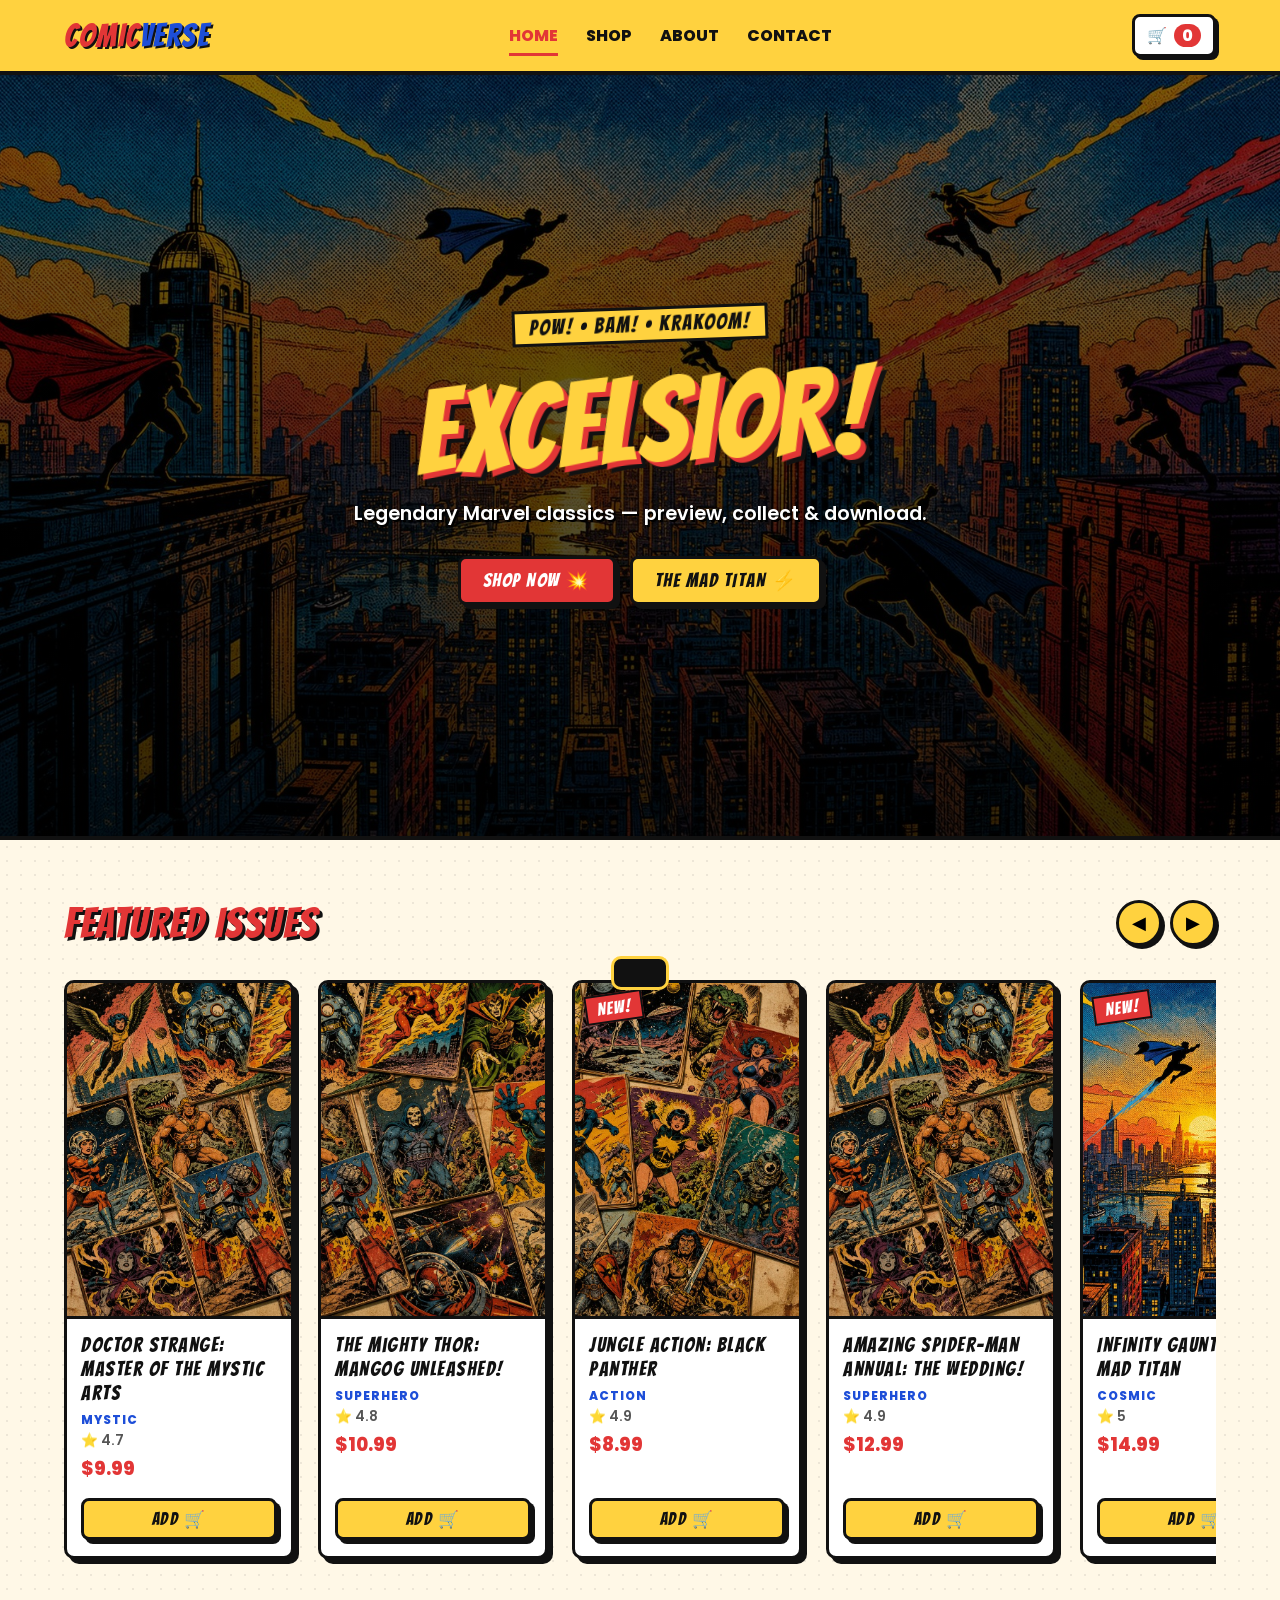
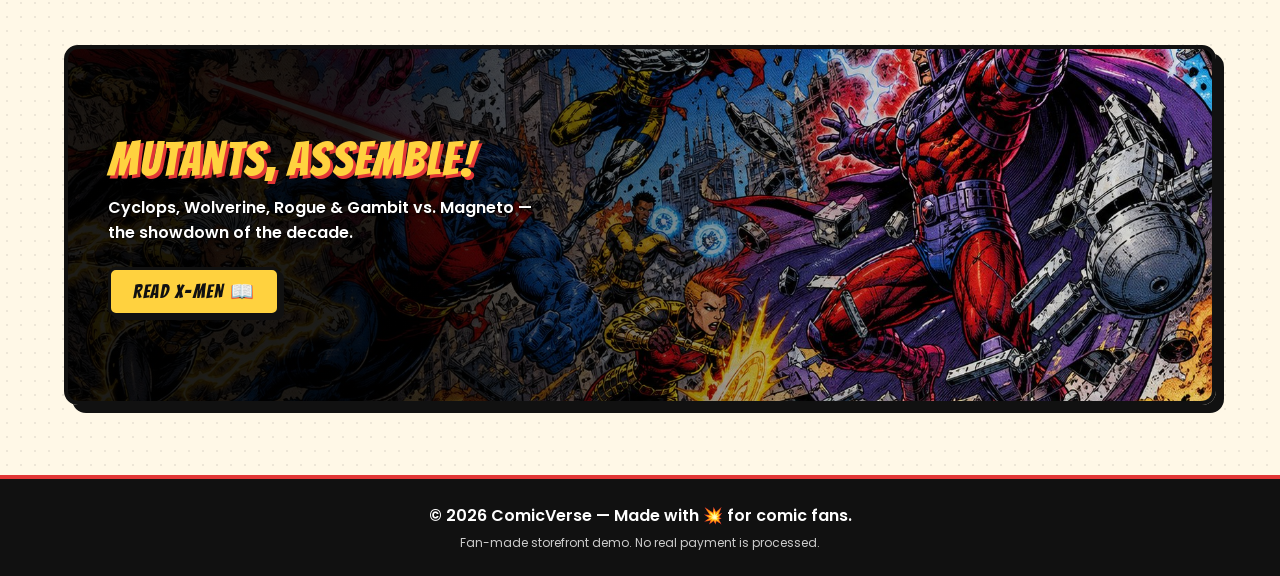
==== commit bf5c8d2f: "Build and publish ComicVerse storefront Co-authored-by: arena-agent <297053741+arena-agent@users.nor" ====
--- a/index.html
+++ b/index.html
@@ -1,1834 +1,269 @@
-<!doctype html>
+<!DOCTYPE html>
 <html lang="en">
 <head>
-  <meta charset="utf-8">
-  <meta name="viewport" content="width=device-width, initial-scale=1">
-  <meta name="theme-color" content="#0a0a0c">
-  <meta name="description" content="A comic shop for every universe. Browse new issues, discover your next series, and build your digital or print comic shelf.">
-  <title>PageTurn — Comics for every universe</title>
-  <style>
-    :root {
-      color-scheme: dark;
-      --ink: #0a0a0c;
-      --surface: #111116;
-      --surface-raised: #17171e;
-      --surface-soft: #1e1e26;
-      --paper: #f5f1e7;
-      --muted: #a4a1a0;
-      --line: rgba(245, 241, 231, .15);
-      --red: #ff3e4e;
-      --blue: #4ba8ff;
-      --yellow: #f5d94e;
-      --lime: #c7ff72;
-      --display: Impact, Haettenschweiler, "Arial Narrow Bold", "Arial Black", sans-serif;
-      --body: Inter, ui-sans-serif, system-ui, -apple-system, BlinkMacSystemFont, "Segoe UI", sans-serif;
-      --page-width: 1240px;
-    }
-
-    *, *::before, *::after { box-sizing: border-box; }
-    html { scroll-behavior: smooth; scroll-padding-top: 98px; }
-    body {
-      margin: 0;
-      min-width: 320px;
-      background: var(--ink);
-      color: var(--paper);
-      font-family: var(--body);
-      line-height: 1.55;
-      overflow-x: hidden;
-    }
-    body::before {
-      position: fixed;
-      z-index: -1;
-      inset: 0;
-      content: "";
-      pointer-events: none;
-      opacity: .14;
-      background-image: radial-gradient(rgba(245,241,231,.5) .55px, transparent .75px);
-      background-size: 7px 7px;
-      mask-image: linear-gradient(to bottom, #000, transparent 82%);
-    }
-    body, button, input, select { font-family: var(--body); }
-    button, a, input, select { -webkit-tap-highlight-color: transparent; }
-    button { color: inherit; }
-    a { color: inherit; }
-    img, svg { display: block; }
-    button:focus-visible, a:focus-visible, input:focus-visible, select:focus-visible {
-      outline: 2px solid var(--yellow);
-      outline-offset: 4px;
-    }
-    ::selection { color: var(--ink); background: var(--yellow); }
-    [hidden] { display: none !important; }
-
-    .skip-link {
-      position: fixed;
-      z-index: 9999;
-      top: 8px;
-      left: 8px;
-      padding: 10px 14px;
-      color: var(--ink);
-      background: var(--yellow);
-      transform: translateY(-150%);
-    }
-    .skip-link:focus { transform: translateY(0); }
-    .sr-only {
-      position: absolute;
-      width: 1px;
-      height: 1px;
-      padding: 0;
-      margin: -1px;
-      overflow: hidden;
-      clip: rect(0, 0, 0, 0);
-      white-space: nowrap;
-      border: 0;
-    }
-    .icon-sprite { position: absolute; width: 0; height: 0; overflow: hidden; }
-    .icon { width: 18px; height: 18px; fill: none; stroke: currentColor; stroke-width: 1.8; stroke-linecap: round; stroke-linejoin: round; }
-    .container { width: min(var(--page-width), calc(100% - 48px)); margin-inline: auto; }
-    .eyebrow, .micro-label {
-      display: inline-flex;
-      align-items: center;
-      gap: 9px;
-      color: var(--muted);
-      font-size: .68rem;
-      font-weight: 800;
-      letter-spacing: .15em;
-      line-height: 1.3;
-      text-transform: uppercase;
-    }
-    .eyebrow-mark { width: 8px; height: 8px; background: var(--red); transform: rotate(45deg); }
-    .section { padding-block: 102px; }
-    .section-heading {
-      display: flex;
-      align-items: end;
-      justify-content: space-between;
-      gap: 24px;
-      margin-bottom: 34px;
-    }
-    .section-heading h2 {
-      max-width: 760px;
-      margin: 9px 0 0;
-      font-family: var(--display);
-      font-size: clamp(2.5rem, 5.8vw, 5rem);
-      font-weight: 400;
-      line-height: .92;
-      letter-spacing: -.025em;
-      text-transform: uppercase;
-    }
-    .section-heading h2 em { color: var(--yellow); font-style: normal; }
-    .section-heading .subcopy { max-width: 320px; margin: 0 0 2px; color: var(--muted); font-size: .9rem; }
-    .text-link {
-      display: inline-flex;
-      align-items: center;
-      gap: 12px;
-      padding-bottom: 6px;
-      border-bottom: 1px solid rgba(245,241,231,.45);
-      color: var(--paper);
-      font-size: .85rem;
-      font-weight: 750;
-      text-decoration: none;
-      white-space: nowrap;
-      transition: color .2s, border-color .2s, gap .2s;
-    }
-    .text-link:hover { gap: 17px; color: var(--yellow); border-color: var(--yellow); }
-    .text-link .icon { width: 15px; height: 15px; }
-    .button {
-      position: relative;
-      display: inline-flex;
-      min-height: 50px;
-      align-items: center;
-      justify-content: center;
-      gap: 12px;
-      padding: 0 20px;
-      border: 1px solid var(--paper);
-      background: var(--paper);
-      color: var(--ink);
-      font-size: .78rem;
-      font-weight: 900;
-      letter-spacing: .08em;
-      text-decoration: none;
-      text-transform: uppercase;
-      cursor: pointer;
-      transition: background .2s, color .2s, border-color .2s, transform .2s;
-    }
-    .button:hover { transform: translateY(-2px); background: var(--yellow); border-color: var(--yellow); }
-    .button .icon { width: 17px; height: 17px; }
-    .button-secondary { border-color: var(--line); background: transparent; color: var(--paper); }
-    .button-secondary:hover { color: var(--ink); border-color: var(--yellow); }
-    .button-red { border-color: var(--red); background: var(--red); color: white; }
-    .button-red:hover { border-color: #ff6470; background: #ff6470; }
-    .button-blue { border-color: var(--blue); background: var(--blue); color: #07111d; }
-    .button-blue:hover { border-color: #83c5ff; background: #83c5ff; }
-    .button:disabled { opacity: .55; cursor: not-allowed; transform: none; }
-    .impact-button::after {
-      position: absolute;
-      z-index: 3;
-      top: -19px;
-      right: -15px;
-      content: attr(data-impact);
-      color: var(--yellow);
-      font-family: var(--display);
-      font-size: 1.5rem;
-      opacity: 0;
-      pointer-events: none;
-      text-shadow: 2px 2px 0 var(--ink), -1px -1px 0 var(--ink);
-      transform: rotate(15deg) scale(.35);
-    }
-    .impact-button.is-burst::after { animation: burst .52s ease-out; }
-    @keyframes burst { 0% { opacity: 0; transform: rotate(15deg) scale(.35); } 35% { opacity: 1; transform: rotate(-12deg) scale(1.2); } 100% { opacity: 0; transform: rotate(-18deg) scale(.8) translateY(-15px); } }
-
-    /* Demo status and navigation */
-    .announcement {
-      min-height: 30px;
-      border-bottom: 1px solid rgba(245,241,231,.11);
-      background: #15151b;
-      color: #d0ccd0;
-      font-size: .62rem;
-      font-weight: 800;
-      letter-spacing: .105em;
-      text-transform: uppercase;
-    }
-    .announcement-inner { display: flex; min-height: 30px; align-items: center; justify-content: space-between; gap: 16px; }
-    .announcement strong { color: var(--yellow); }
-    .site-header {
-      position: sticky;
-      z-index: 50;
-      top: 0;
-      border-bottom: 1px solid rgba(245,241,231,.12);
-      background: rgba(10,10,12,.92);
-      backdrop-filter: blur(16px);
-    }
-    .header-inner { display: flex; min-height: 75px; align-items: center; justify-content: space-between; gap: 28px; }
-    .brand { display: inline-flex; flex-shrink: 0; align-items: center; gap: 10px; color: var(--paper); font-family: var(--display); font-size: 1.45rem; letter-spacing: .045em; line-height: 1; text-decoration: none; }
-    .brand-mark { position: relative; display: grid; width: 29px; height: 29px; place-items: center; border: 2px solid var(--paper); background: var(--red); color: var(--paper); font-family: var(--display); font-size: .95rem; transform: rotate(-7deg); }
-    .brand-mark::after { position: absolute; z-index: -1; inset: 3px -5px -4px 4px; border: 1px solid var(--yellow); content: ""; }
-    .brand-slash { color: var(--red); }
-    .primary-nav { display: flex; align-items: center; gap: clamp(18px, 3vw, 38px); margin-inline: auto; }
-    .primary-nav a { color: #c8c5c3; font-size: .76rem; font-weight: 750; text-decoration: none; transition: color .18s; }
-    .primary-nav a:hover, .primary-nav a[aria-current="page"] { color: var(--yellow); }
-    .header-actions { display: flex; flex-shrink: 0; align-items: center; gap: 14px; }
-    .nav-shelf, .icon-button, .menu-toggle {
-      display: inline-flex;
-      min-height: 40px;
-      align-items: center;
-      justify-content: center;
-      gap: 8px;
-      padding: 0 11px;
-      border: 1px solid var(--line);
-      background: transparent;
-      color: var(--paper);
-      font-size: .72rem;
-      font-weight: 800;
-      cursor: pointer;
-      transition: border-color .18s, background .18s;
-    }
-    .nav-shelf:hover, .icon-button:hover, .menu-toggle:hover { border-color: var(--yellow); background: rgba(245,217,78,.09); }
-    .nav-shelf .icon { width: 15px; height: 15px; }
-    .count-badge { display: inline-grid; min-width: 19px; height: 19px; place-items: center; padding-inline: 4px; background: var(--yellow); color: var(--ink); font-size: .62rem; font-weight: 900; }
-    .menu-toggle { display: none; width: 42px; padding: 0; }
-    .menu-toggle .icon { width: 19px; height: 19px; }
-    .scroll-progress { position: fixed; z-index: 99; top: 0; left: 0; width: 100%; height: 2px; pointer-events: none; }
-    .scroll-progress span { display: block; width: 0; height: 100%; background: var(--yellow); box-shadow: 0 0 12px rgba(245,217,78,.7); }
-
-    /* Hero: a live comic-cover carousel */
-    .hero { position: relative; overflow: hidden; padding: 66px 0 72px; }
-    .hero::before { position: absolute; top: -130px; right: -160px; width: 620px; height: 620px; border: 1px solid rgba(255,62,78,.14); border-radius: 50%; content: ""; box-shadow: 0 0 0 55px rgba(255,62,78,.025), 0 0 0 110px rgba(75,168,255,.02); pointer-events: none; }
-    .hero-inner { display: grid; grid-template-columns: minmax(0, .94fr) minmax(430px, 1.06fr); align-items: center; gap: clamp(40px, 7vw, 100px); }
-    .hero-copy { position: relative; z-index: 2; padding-block: 20px; }
-    .hero-kicker { display: inline-flex; align-items: center; gap: 10px; color: var(--yellow); font-size: .67rem; font-weight: 900; letter-spacing: .17em; text-transform: uppercase; }
-    .hero-kicker .eyebrow-mark { background: var(--yellow); }
-    .hero h1 { max-width: 720px; min-height: 2.72em; margin: 21px 0 20px; font-family: var(--display); font-size: clamp(4.1rem, 8.1vw, 7.3rem); font-weight: 400; line-height: .82; letter-spacing: -.03em; text-transform: uppercase; }
-    .hero h1 .accent { color: var(--red); text-shadow: 4px 4px 0 rgba(255,62,78,.16); }
-    .hero h1 .blue-accent { color: var(--blue); }
-    .hero-description { max-width: 470px; margin: 0; color: #c3bfbe; font-size: .98rem; line-height: 1.8; }
-    .hero-actions { display: flex; flex-wrap: wrap; align-items: center; gap: 20px; margin-top: 30px; }
-    .hero-actions .button { min-width: 190px; }
-    .hero-proof { display: flex; align-items: center; gap: 14px; margin-top: 39px; color: var(--muted); font-size: .72rem; }
-    .proof-stamps { display: flex; align-items: center; }
-    .proof-stamp { display: grid; width: 28px; height: 28px; place-items: center; border: 2px solid var(--ink); margin-left: -7px; border-radius: 50%; background: var(--surface-soft); color: var(--paper); font-family: var(--display); font-size: .55rem; }
-    .proof-stamp:first-child { margin-left: 0; background: var(--red); }
-    .proof-stamp:nth-child(2) { background: var(--blue); color: var(--ink); }
-    .proof-stamp:nth-child(3) { background: var(--yellow); color: var(--ink); }
-    .hero-proof strong { color: var(--paper); }
-    .hero-visual { position: relative; z-index: 1; width: 100%; max-width: 620px; justify-self: end; }
-    .hero-stage {
-      position: relative;
-      min-height: 555px;
-      overflow: hidden;
-      border: 1px solid rgba(245,241,231,.27);
-      background: linear-gradient(140deg, #191920 0%, #101015 55%, #201519 100%);
-      box-shadow: 14px 14px 0 rgba(255,62,78,.22), 24px 24px 0 rgba(75,168,255,.07);
-      isolation: isolate;
-    }
-    .hero-stage::before { position: absolute; z-index: -1; inset: 0; content: ""; background: radial-gradient(circle at 50% 50%, rgba(245,217,78,.11), transparent 45%), radial-gradient(circle, rgba(245,241,231,.22) .8px, transparent .95px); background-size: auto, 8px 8px; opacity: .55; }
-    .hero-stage::after { position: absolute; z-index: -1; right: -50px; bottom: -130px; width: 410px; height: 410px; border: 1px solid rgba(75,168,255,.2); border-radius: 50%; content: ""; box-shadow: 0 0 0 32px rgba(75,168,255,.04), 0 0 0 64px rgba(255,62,78,.035); }
-    .hero-grid-lines { position: absolute; inset: 0; opacity: .15; background: linear-gradient(90deg, transparent 49.8%, rgba(245,241,231,.4) 50%, transparent 50.2%), linear-gradient(0deg, transparent 49.8%, rgba(245,241,231,.4) 50%, transparent 50.2%); background-size: 112px 112px; mask-image: linear-gradient(135deg, #000, transparent 70%); }
-    .hero-cover { position: absolute; width: 235px; filter: drop-shadow(12px 16px 12px rgba(0,0,0,.52)); transition: transform .55s cubic-bezier(.2,.8,.2,1), opacity .3s; will-change: transform; }
-    .hero-cover-back { z-index: 1; top: 112px; left: 44px; transform: rotate(-10deg); }
-    .hero-cover-main { z-index: 2; top: 50px; right: 85px; width: 265px; transform: rotate(7deg); }
-    .hero-cover-main:hover { transform: rotate(3deg) translateY(-8px); }
-    .hero-cover-back:hover { transform: rotate(-5deg) translateY(-8px); }
-    .hero-stage.is-changing .hero-cover { animation: cover-pop .42s cubic-bezier(.2,.8,.2,1); }
-    @keyframes cover-pop { 0% { opacity: .5; scale: .92; } 55% { opacity: 1; scale: 1.035; } 100% { scale: 1; } }
-    .hero-speech {
-      position: absolute;
-      z-index: 4;
-      top: 30px;
-      left: 36px;
-      padding: 10px 15px 9px;
-      border: 2px solid var(--ink);
-      background: var(--yellow);
-      color: var(--ink);
-      font-family: var(--display);
-      font-size: 1.13rem;
-      letter-spacing: .05em;
-      transform: rotate(-8deg);
-      clip-path: polygon(0 0, 96% 0, 100% 20%, 94% 100%, 5% 94%, 0 75%);
-    }
-    .hero-stamp {
-      position: absolute;
-      z-index: 4;
-      right: 24px;
-      bottom: 27px;
-      display: grid;
-      width: 100px;
-      height: 100px;
-      place-items: center;
-      border: 2px solid var(--paper);
-      border-radius: 50%;
-      color: var(--paper);
-      font-family: var(--display);
-      font-size: .78rem;
-      line-height: 1.15;
-      text-align: center;
-      transform: rotate(9deg);
-      background: rgba(10,10,12,.75);
-    }
-    .hero-stamp span { display: block; color: var(--yellow); font-size: 1.45rem; }
-    .hero-stage-label { position: absolute; z-index: 4; bottom: 22px; left: 25px; color: #c5c2bd; font-size: .6rem; font-weight: 800; letter-spacing: .14em; text-transform: uppercase; }
-    .hero-controls { display: flex; align-items: center; justify-content: flex-end; gap: 12px; margin-top: 22px; }
-    .carousel-arrow { display: inline-grid; width: 39px; height: 39px; place-items: center; border: 1px solid var(--line); background: transparent; cursor: pointer; transition: background .2s, color .2s; }
-    .carousel-arrow:hover { background: var(--yellow); color: var(--ink); }
-    .carousel-arrow .icon { width: 16px; height: 16px; }
-    .slide-dots { display: flex; align-items: center; gap: 7px; margin-inline: 4px; }
-    .slide-dot { width: 18px; height: 3px; border: 0; padding: 0; background: #535158; cursor: pointer; transition: width .2s, background .2s; }
-    .slide-dot[aria-current="true"] { width: 34px; background: var(--yellow); }
-    .hero-counter { min-width: 47px; color: var(--muted); font-size: .65rem; font-variant-numeric: tabular-nums; text-align: center; }
-    .hero-cover .cover-art { box-shadow: 0 5px 20px rgba(0,0,0,.34); }
-
-    .ticker { overflow: hidden; border-block: 1px solid rgba(245,241,231,.15); background: var(--yellow); color: var(--ink); }
-    .ticker-track { display: flex; width: max-content; align-items: center; gap: 24px; padding-block: 11px; animation: ticker-slide 30s linear infinite; }
-    .ticker span { display: inline-flex; align-items: center; gap: 23px; font-family: var(--display); font-size: .87rem; letter-spacing: .09em; text-transform: uppercase; white-space: nowrap; }
-    .ticker span::after { content: "✦"; color: var(--red); font-size: .85rem; }
-    @keyframes ticker-slide { to { transform: translateX(-50%); } }
-
-    /* Original, CSS-built comic cover art — no remote images or third-party assets */
-    .cover-art {
-      --cover-a: #14376c;
-      --cover-b: #d5344c;
-      --figure: #f3d84f;
-      position: relative;
-      display: block;
-      width: 100%;
-      aspect-ratio: .715;
-      overflow: hidden;
-      border: 1px solid rgba(255,255,255,.55);
-      background: linear-gradient(135deg, var(--cover-a), var(--cover-b));
-      color: white;
-      isolation: isolate;
-    }
-    .cover-art::before {
-      position: absolute;
-      z-index: 0;
-      inset: 0;
-      content: "";
-      opacity: .26;
-      background-image: radial-gradient(rgba(255,255,255,.85) .75px, transparent .9px);
-      background-size: 6px 6px;
-      mix-blend-mode: screen;
-    }
-    .cover-art::after {
-      position: absolute;
-      z-index: 1;
-      inset: 0;
-      content: "";
-      background: linear-gradient(155deg, transparent 0 42%, rgba(0,0,0,.28) 42.2% 43%, transparent 43.2%), linear-gradient(20deg, transparent 0 74%, rgba(255,255,255,.14) 74.2% 75%, transparent 75.2%);
-      pointer-events: none;
-    }
-    .cover-masthead { position: absolute; z-index: 4; top: 4%; left: 5%; max-width: 90%; font-family: var(--display); font-size: clamp(.45rem, .8vw, .66rem); font-style: italic; letter-spacing: .08em; text-shadow: 1px 2px 0 rgba(0,0,0,.8); text-transform: uppercase; }
-    .cover-edition { position: absolute; z-index: 4; top: 4%; right: 5%; padding: 2px 4px; background: var(--yellow); color: var(--ink); font-size: clamp(.38rem, .55vw, .47rem); font-weight: 1000; letter-spacing: .04em; text-transform: uppercase; }
-    .cover-figure {
-      position: absolute;
-      z-index: 2;
-      top: 25%;
-      left: 29%;
-      width: 43%;
-      height: 46%;
-      background: linear-gradient(145deg, var(--figure), rgba(10,10,12,.9) 80%);
-      clip-path: polygon(35% 0, 66% 0, 76% 12%, 90% 21%, 100% 45%, 79% 51%, 77% 100%, 21% 100%, 18% 54%, 0 43%, 15% 22%, 27% 16%);
-      filter: drop-shadow(0 9px 2px rgba(0,0,0,.24));
-      transform: rotate(-6deg);
-    }
-    .cover-figure::before {
-      position: absolute;
-      top: -17%;
-      left: 31%;
-      width: 39%;
-      aspect-ratio: 1;
-      border: 2px solid rgba(255,255,255,.58);
-      border-radius: 50%;
-      background: linear-gradient(135deg, rgba(255,255,255,.52), rgba(0,0,0,.42));
-      content: "";
-    }
-    .cover-figure::after { position: absolute; inset: 48% -18% 0; content: ""; border-top: 2px solid rgba(255,255,255,.65); opacity: .6; transform: rotate(-18deg); }
-    .cover-spider { --cover-a: #0d3770; --cover-b: #d9203a; --figure: #e43d49; background: linear-gradient(145deg,#123c78 0 44%,#d82a42 44% 72%,#06172f); }
-    .cover-spider .cover-figure { background: linear-gradient(140deg,#e83249 0 43%,#161b36 45% 100%); }
-    .cover-spider .cover-figure::before { border-radius: 38% 38% 50% 50%; background: #161b36; box-shadow: inset 0 -5px 0 #dc293f; }
-    .cover-batman { --cover-a: #131922; --cover-b: #363a43; --figure: #d7b743; background: linear-gradient(150deg,#17202c 0 46%,#b48a30 46% 48%,#1b1b25 48%); }
-    .cover-batman .cover-figure { left: 24%; width: 54%; background: linear-gradient(120deg,#d7d7cf 0 19%,#171a22 20% 100%); clip-path: polygon(35% 0,65% 0,69% 10%,86% 19%,100% 42%,82% 51%,74% 100%,26% 100%,18% 54%,0 42%,15% 20%,30% 13%); }
-    .cover-batman .cover-figure::before { top: -20%; border-radius: 8% 8% 40% 40%; background: #11141b; clip-path: polygon(0 20%,20% 0,35% 25%,65% 25%,80% 0,100% 20%,87% 100%,13% 100%); }
-    .cover-xmen { --cover-a: #f4cf36; --cover-b: #1643a1; --figure: #f3cf42; background: linear-gradient(150deg,#e8c93f 0 38%,#16378b 38% 70%,#b92535 70%); }
-    .cover-xmen .cover-figure { left: 27%; width: 47%; background: linear-gradient(135deg,#f6db70,#bd8b20 44%,#131d43 45%); }
-    .cover-wonder { --cover-a: #9f1f32; --cover-b: #e0a433; --figure: #e6bd56; background: linear-gradient(140deg,#8e1f39 0 45%,#d99c3f 45% 56%,#15234a 56%); }
-    .cover-wonder .cover-figure { background: linear-gradient(130deg,#f2d276 0 21%,#9f2035 22% 54%,#17213f 55%); }
-    .cover-wonder .cover-figure::before { background: #c59037; box-shadow: inset 0 -4px 0 #a21e34; }
-    .cover-daredevil { --cover-a: #711d25; --cover-b: #e13b32; --figure: #ce302f; background: linear-gradient(130deg,#631b24,#b72d31 54%,#1b1119); }
-    .cover-daredevil .cover-figure { background: linear-gradient(125deg,#d33936,#35151e 71%); }
-    .cover-daredevil .cover-figure::before { border-radius: 34% 34% 50% 50%; background: #9d252d; clip-path: polygon(0 20%,15% 0,32% 25%,68% 25%,85% 0,100% 20%,88% 100%,12% 100%); }
-    .cover-superman { --cover-a: #1260a7; --cover-b: #db2c37; --figure: #f3c94c; background: linear-gradient(155deg,#1474bb 0 52%,#e73541 52% 72%,#132c55 72%); }
-    .cover-superman .cover-figure { background: linear-gradient(135deg,#e94043 0 27%,#f3c94c 28% 41%,#185aa1 42%); }
-    .cover-superman .cover-figure::before { background: #efc54a; }
-    .cover-panther { --cover-a: #271344; --cover-b: #6939a4; --figure: #9f6bd2; background: linear-gradient(145deg,#160d2b,#5c2b93 53%,#d19bdd); }
-    .cover-panther .cover-figure { background: linear-gradient(145deg,#211536 0 38%,#a273d6 39% 50%,#100d18 51%); }
-    .cover-panther .cover-figure::before { background: #100d18; clip-path: polygon(0 25%,18% 0,32% 26%,68% 26%,82% 0,100% 25%,87% 100%,13% 100%); }
-    .cover-sandman { --cover-a: #12142e; --cover-b: #6a485e; --figure: #c5a0a1; background: radial-gradient(circle at 50% 43%,#c9a3a2 0 4%,transparent 4.2%), radial-gradient(circle at 50% 43%,transparent 0 25%,rgba(217,193,164,.5) 25.3% 26%,transparent 26.5%), linear-gradient(145deg,#11142c,#403351 60%,#8a5662); }
-    .cover-sandman .cover-figure { background: linear-gradient(135deg,#d0b0ae 0 28%,#4a364c 29% 58%,#15142a 59%); clip-path: polygon(30% 0,70% 0,83% 18%,100% 38%,76% 56%,72% 100%,27% 100%,21% 54%,0 42%,18% 19%); }
-    .cover-sandman .cover-figure::before { background: #c2a4a4; }
-    .cover-indie { --cover-a: #176661; --cover-b: #e7a33d; --figure: #f1d35b; background: linear-gradient(150deg,#0b575d 0 42%,#e7a33d 42% 61%,#17253c 61%); }
-    .cover-indie .cover-figure { background: linear-gradient(135deg,#f3d65c 0 28%,#e24347 29% 49%,#182543 50%); }
-    .cover-indie .cover-figure::before { background: #ebbd48; }
-    .cover-art .cover-title-wrap { position: absolute; z-index: 4; right: 5%; bottom: 5%; left: 5%; text-shadow: 2px 2px 0 rgba(0,0,0,.8), -1px -1px 0 rgba(0,0,0,.6); }
-    .cover-series { display: block; margin-bottom: 3px; font-family: var(--display); font-size: clamp(.43rem, .72vw, .68rem); letter-spacing: .13em; text-transform: uppercase; }
-    .cover-title { display: block; max-width: 100%; font-family: var(--display); font-size: clamp(1rem, 2.25vw, 2rem); font-weight: 400; line-height: .88; letter-spacing: -.01em; text-transform: uppercase; }
-    .cover-subtitle { display: block; margin-top: 7px; font-family: var(--display); font-size: clamp(.42rem, .7vw, .63rem); letter-spacing: .08em; text-transform: uppercase; }
-    .cover-art .cover-burst { position: absolute; z-index: 4; top: 19%; right: 4%; display: grid; width: 49px; height: 49px; place-items: center; background: var(--yellow); color: var(--ink); clip-path: polygon(50% 0,60% 20%,82% 8%,78% 31%,100% 38%,80% 53%,94% 74%,69% 71%,61% 100%,47% 78%,24% 94%,29% 69%,2% 62%,22% 47%,6% 25%,32% 31%); font-family: var(--display); font-size: .57rem; text-align: center; transform: rotate(8deg); }
-    .hero-cover .cover-title { font-size: 2rem; }
-    .hero-cover .cover-series { font-size: .62rem; }
-    .hero-cover .cover-subtitle { font-size: .52rem; }
-
-    /* Shared product cards */
-    .product-grid { display: grid; grid-template-columns: repeat(4, minmax(0, 1fr)); gap: 18px; }
-    .product-card {
-      position: relative;
-      min-width: 0;
-      padding: 12px;
-      border: 1px solid rgba(245,241,231,.14);
-      background: linear-gradient(145deg, rgba(255,255,255,.035), rgba(255,255,255,.012));
-      transition: transform .25s, border-color .25s, background .25s;
-    }
-    .product-card:hover { border-color: rgba(245,217,78,.56); background: rgba(255,255,255,.055); transform: translateY(-5px); }
-    .card-cover { position: relative; overflow: hidden; background: #17171e; }
-    .card-cover .cover-art { transition: transform .45s cubic-bezier(.2,.8,.2,1), filter .3s; }
-    .product-card:hover .card-cover .cover-art { filter: saturate(1.12) brightness(1.07); transform: scale(1.025); }
-    .universe-sticker { position: absolute; z-index: 5; top: 10px; left: 9px; padding: 5px 7px; background: var(--surface); color: var(--paper); font-size: .55rem; font-weight: 950; letter-spacing: .1em; text-transform: uppercase; }
-    .universe-sticker.marvel { border-left: 3px solid var(--red); }
-    .universe-sticker.dc { border-left: 3px solid var(--blue); }
-    .universe-sticker.indie { border-left: 3px solid var(--yellow); }
-    .wishlist-button {
-      position: absolute;
-      z-index: 6;
-      top: 9px;
-      right: 9px;
-      display: grid;
-      width: 34px;
-      height: 34px;
-      place-items: center;
-      border: 1px solid rgba(255,255,255,.35);
-      background: rgba(10,10,12,.77);
-      color: white;
-      cursor: pointer;
-      transition: color .18s, background .18s, border-color .18s;
-    }
-    .wishlist-button:hover, .wishlist-button[aria-pressed="true"] { border-color: var(--red); background: var(--red); color: white; }
-    .wishlist-button .icon { width: 17px; height: 17px; }
-    .product-info { padding: 14px 3px 2px; }
-    .product-meta-line { display: flex; align-items: center; justify-content: space-between; gap: 8px; color: var(--muted); font-size: .61rem; font-weight: 800; letter-spacing: .1em; text-transform: uppercase; }
-    .product-meta-line .issue-no { color: var(--yellow); }
-    .product-title {
-      display: block;
-      width: 100%;
-      min-height: 48px;
-      margin: 8px 0 4px;
-      padding: 0;
-      border: 0;
-      background: none;
-      color: var(--paper);
-      font-family: var(--display);
-      font-size: 1.26rem;
-      font-weight: 400;
-      line-height: 1.05;
-      text-align: left;
-      text-transform: uppercase;
-      cursor: pointer;
-    }
-    .product-title:hover { color: var(--yellow); }
-    .product-author { margin: 0; color: var(--muted); font-size: .7rem; }
-    .product-card-bottom { display: flex; align-items: center; justify-content: space-between; gap: 8px; margin-top: 15px; padding-top: 12px; border-top: 1px solid var(--line); }
-    .starting-price { color: var(--paper); font-size: .95rem; font-weight: 900; }
-    .starting-price small { display: block; color: var(--muted); font-size: .56rem; font-weight: 600; }
-    .quick-view-button { display: inline-flex; align-items: center; gap: 7px; padding: 7px 0 7px 8px; border: 0; background: transparent; color: var(--paper); font-size: .66rem; font-weight: 850; cursor: pointer; }
-    .quick-view-button:hover { color: var(--yellow); }
-    .quick-view-button .icon { width: 14px; height: 14px; }
-    .product-grid.is-list { grid-template-columns: 1fr 1fr; }
-    .product-grid.is-list .product-card { display: grid; grid-template-columns: minmax(145px, .48fr) 1fr; align-items: center; gap: 14px; }
-    .product-grid.is-list .cover-art { max-height: 245px; }
-    .product-grid.is-list .product-info { padding: 12px; }
-    .product-grid.is-list .product-title { min-height: 0; font-size: 1.45rem; }
-    .empty-state { padding: 56px 20px; border: 1px dashed var(--line); color: var(--muted); text-align: center; }
-    .empty-state strong { display: block; margin-bottom: 7px; color: var(--paper); font-family: var(--display); font-size: 1.5rem; font-weight: 400; text-transform: uppercase; }
-
-    /* Feature and universe sections */
-    .featured-section { position: relative; }
-    .featured-section::before { position: absolute; top: 35%; left: -200px; width: 350px; height: 350px; border: 1px solid rgba(255,62,78,.12); border-radius: 50%; content: ""; pointer-events: none; }
-    .featured-section .container { position: relative; }
-    .universe-section { position: relative; padding-block: 90px 100px; background: #131319; }
-    .universe-section::before, .universe-section::after { position: absolute; top: 0; bottom: 0; width: 1px; background: rgba(245,241,231,.06); content: ""; }
-    .universe-section::before { left: 8%; } .universe-section::after { right: 8%; }
-    .universe-grid { display: grid; grid-template-columns: 1fr 1fr; gap: 16px; }
-    .universe-card {
-      position: relative;
-      display: flex;
-      min-height: 270px;
-      overflow: hidden;
-      align-items: end;
-      justify-content: space-between;
-      padding: 27px;
-      border: 1px solid rgba(245,241,231,.2);
-      text-align: left;
-      cursor: pointer;
-      isolation: isolate;
-      transition: transform .25s, border-color .25s;
-    }
-    .universe-card:hover { border-color: var(--paper); transform: translateY(-4px); }
-    .universe-card::before { position: absolute; z-index: -2; inset: 0; content: ""; background-image: radial-gradient(rgba(255,255,255,.35) .8px, transparent 1px); background-size: 7px 7px; opacity: .26; }
-    .universe-card::after { position: absolute; z-index: -1; right: -60px; bottom: -180px; width: 440px; height: 440px; border: 1px solid rgba(255,255,255,.25); border-radius: 50%; content: ""; box-shadow: 0 0 0 34px rgba(255,255,255,.06), 0 0 0 68px rgba(255,255,255,.035); }
-    .universe-card.marvel { background: linear-gradient(120deg,#621b29 0%,#c31e38 51%,#32101d 100%); }
-    .universe-card.dc { background: linear-gradient(120deg,#102d54 0%,#1768a8 54%,#111c3b 100%); }
-    .universe-card.indie { grid-column: 1 / -1; min-height: 172px; background: linear-gradient(120deg,#272319,#655333 53%,#241d17); }
-    .universe-card .universe-watermark { position: absolute; z-index: -1; top: 10px; right: 23px; color: rgba(255,255,255,.13); font-family: var(--display); font-size: clamp(6rem, 16vw, 12rem); line-height: 1; letter-spacing: -.06em; }
-    .universe-card.indie .universe-watermark { font-size: clamp(4rem, 9vw, 7rem); }
-    .universe-card-copy { max-width: 420px; }
-    .universe-card-copy .eyebrow { color: rgba(255,255,255,.76); }
-    .universe-card-copy h3 { margin: 7px 0 8px; font-family: var(--display); font-size: clamp(2.5rem, 5vw, 4.4rem); font-weight: 400; line-height: .9; letter-spacing: -.03em; text-transform: uppercase; }
-    .universe-card-copy p { max-width: 350px; margin: 0; color: rgba(255,255,255,.8); font-size: .82rem; }
-    .universe-arrow { display: grid; width: 47px; height: 47px; flex-shrink: 0; place-items: center; border: 1px solid rgba(255,255,255,.62); border-radius: 50%; transition: background .2s, color .2s, transform .2s; }
-    .universe-card:hover .universe-arrow { background: var(--paper); color: var(--ink); transform: rotate(-45deg); }
-    .universe-arrow .icon { width: 17px; height: 17px; }
-    .genre-strip { display: flex; flex-wrap: wrap; align-items: center; gap: 8px; margin-top: 25px; }
-    .genre-strip > span { margin-right: 7px; color: var(--muted); font-size: .65rem; font-weight: 850; letter-spacing: .1em; text-transform: uppercase; }
-    .genre-chip { padding: 8px 12px; border: 1px solid var(--line); background: transparent; color: #d0ccca; font-size: .69rem; font-weight: 750; cursor: pointer; transition: color .18s, border-color .18s, background .18s; }
-    .genre-chip:hover { border-color: var(--yellow); background: rgba(245,217,78,.09); color: var(--yellow); }
-
-    /* Catalog */
-    .shop-section { padding-block: 100px 116px; }
-    .shop-section .section-heading { margin-bottom: 29px; }
-    .shop-tools { display: grid; grid-template-columns: minmax(200px, 1.5fr) repeat(4, minmax(115px, 1fr)) auto; align-items: end; gap: 9px; margin-bottom: 16px; padding: 14px; border: 1px solid var(--line); background: rgba(255,255,255,.025); }
-    .field-label { display: block; margin-bottom: 6px; color: var(--muted); font-size: .58rem; font-weight: 850; letter-spacing: .12em; text-transform: uppercase; }
-    .control-wrap { min-width: 0; }
-    .control {
-      width: 100%;
-      min-height: 41px;
-      padding: 0 11px;
-      border: 1px solid rgba(245,241,231,.19);
-      border-radius: 0;
-      background-color: #17171e;
-      color: var(--paper);
-      font-size: .72rem;
-    }
-    .control::placeholder { color: #85818a; }
-    .control option { background: #17171e; color: var(--paper); }
-    .search-control { position: relative; }
-    .search-control .icon { position: absolute; top: 13px; left: 12px; width: 15px; height: 15px; color: var(--muted); pointer-events: none; }
-    .search-control .control { padding-left: 36px; }
-    .view-toggle { display: flex; min-height: 41px; border: 1px solid var(--line); }
-    .view-button { display: grid; width: 39px; place-items: center; border: 0; background: transparent; color: var(--muted); cursor: pointer; }
-    .view-button + .view-button { border-left: 1px solid var(--line); }
-    .view-button:hover, .view-button[aria-pressed="true"] { background: var(--yellow); color: var(--ink); }
-    .view-button .icon { width: 16px; height: 16px; }
-    .catalog-status { display: flex; align-items: center; justify-content: space-between; gap: 14px; min-height: 33px; margin-bottom: 10px; color: var(--muted); font-size: .7rem; }
-    .catalog-status strong { color: var(--paper); }
-    .clear-filters { border: 0; padding: 4px 0; background: none; color: var(--yellow); font-size: .67rem; font-weight: 800; text-decoration: underline; text-underline-offset: 3px; cursor: pointer; }
-    .catalog-grid { min-height: 300px; }
-
-    /* Newsletter / manifesto */
-    .newsletter-section { position: relative; overflow: hidden; padding-block: 81px; border-block: 1px solid rgba(245,241,231,.2); background: linear-gradient(110deg,#a91f37 0%,#bd263a 42%,#5b1c2d 100%); }
-    .newsletter-section::before { position: absolute; top: -110px; right: -80px; width: 460px; height: 460px; border: 1px solid rgba(255,255,255,.28); border-radius: 50%; content: ""; box-shadow: 0 0 0 40px rgba(255,255,255,.06), 0 0 0 80px rgba(255,255,255,.04); }
-    .newsletter-section::after { position: absolute; inset: 0; content: ""; pointer-events: none; opacity: .14; background-image: radial-gradient(rgba(255,255,255,.8) .7px, transparent .9px); background-size: 7px 7px; mask-image: linear-gradient(90deg, #000, transparent); }
-    .newsletter-inner { position: relative; z-index: 1; display: grid; grid-template-columns: 1fr minmax(300px, .78fr); align-items: center; gap: 45px; }
-    .newsletter-copy .eyebrow { color: rgba(255,255,255,.75); }
-    .newsletter-copy h2 { max-width: 620px; margin: 12px 0 13px; font-family: var(--display); font-size: clamp(2.9rem, 6vw, 5.3rem); font-weight: 400; line-height: .9; letter-spacing: -.02em; text-transform: uppercase; }
-    .newsletter-copy p { max-width: 450px; margin: 0; color: rgba(255,255,255,.8); font-size: .89rem; }
-    .newsletter-form { display: grid; grid-template-columns: 1fr auto; gap: 7px; padding: 7px; border: 1px solid rgba(255,255,255,.46); background: rgba(10,10,12,.18); }
-    .newsletter-form input { min-width: 0; min-height: 48px; padding: 0 14px; border: 0; background: rgba(10,10,12,.28); color: white; font-size: .77rem; }
-    .newsletter-form input::placeholder { color: rgba(255,255,255,.65); }
-    .newsletter-form .button { min-height: 48px; border-color: var(--yellow); background: var(--yellow); font-size: .67rem; }
-    .newsletter-note { min-height: 21px; margin: 8px 0 0; color: rgba(255,255,255,.75); font-size: .65rem; }
-
-    .footer { padding-block: 54px 28px; background: #08080a; }
-    .footer-main { display: grid; grid-template-columns: 1.5fr 1fr 1fr 1.1fr; gap: 34px; padding-bottom: 42px; }
-    .footer-brand p { max-width: 270px; margin: 16px 0 0; color: var(--muted); font-size: .78rem; }
-    .footer-column h3 { margin: 4px 0 15px; color: var(--paper); font-size: .65rem; font-weight: 900; letter-spacing: .13em; text-transform: uppercase; }
-    .footer-column a, .footer-column button { display: block; margin: 9px 0; padding: 0; border: 0; background: none; color: var(--muted); font-size: .74rem; text-align: left; text-decoration: none; cursor: pointer; }
-    .footer-column a:hover, .footer-column button:hover { color: var(--yellow); }
-    .footer-bottom { display: flex; justify-content: space-between; gap: 20px; padding-top: 19px; border-top: 1px solid var(--line); color: #77747b; font-size: .62rem; }
-    .footer-bottom strong { color: var(--yellow); font-weight: 800; }
-
-    /* Product details, inline checkout and reader dialogs */
-    dialog {
-      width: auto;
-      max-width: none;
-      max-height: none;
-      margin: auto;
-      padding: 0;
-      overflow: visible;
-      border: 0;
-      background: transparent;
-      color: var(--paper);
-    }
-    dialog::backdrop { background: rgba(3,3,5,.84); backdrop-filter: blur(7px); }
-    dialog[open] { animation: panel-reveal .24s cubic-bezier(.2,.8,.2,1) both; }
-    @keyframes panel-reveal { from { opacity: 0; clip-path: inset(8% 18% 8% 18%); transform: scale(.98); } to { opacity: 1; clip-path: inset(0); transform: scale(1); } }
-    .dialog-panel {
-      position: relative;
-      width: min(100vw - 30px, 1000px);
-      max-height: calc(100dvh - 30px);
-      overflow: auto;
-      border: 1px solid rgba(245,241,231,.28);
-      background: #101015;
-      box-shadow: 12px 12px 0 rgba(255,62,78,.22), 18px 18px 0 rgba(75,168,255,.09);
-    }
-    .dialog-close {
-      position: absolute;
-      z-index: 10;
-      top: 13px;
-      right: 13px;
-      display: grid;
-      width: 38px;
-      height: 38px;
-      place-items: center;
-      border: 1px solid var(--line);
-      background: rgba(10,10,12,.74);
-      color: var(--paper);
-      cursor: pointer;
-    }
-    .dialog-close:hover { border-color: var(--yellow); color: var(--yellow); }
-    .product-dialog { padding: clamp(20px, 4vw, 38px); }
-    .product-modal-layout { display: grid; grid-template-columns: minmax(220px, .72fr) minmax(0, 1.28fr); gap: clamp(25px, 5vw, 54px); }
-    .modal-cover-wrap { max-width: 350px; margin-inline: auto; box-shadow: 8px 8px 0 rgba(75,168,255,.15); }
-    .modal-cover-wrap .cover-title { font-size: clamp(1.45rem, 3vw, 2.6rem); }
-    .modal-art-column .button { width: 100%; margin-top: 14px; }
-    .preview-disclaimer { margin: 9px 0 0; color: var(--muted); font-size: .63rem; line-height: 1.5; text-align: center; }
-    .modal-details { padding-top: 2px; }
-    .modal-kicker { display: inline-flex; align-items: center; gap: 8px; color: var(--yellow); font-size: .64rem; font-weight: 900; letter-spacing: .15em; text-transform: uppercase; }
-    .modal-details h2 { max-width: 620px; margin: 13px 42px 7px 0; font-family: var(--display); font-size: clamp(2.4rem, 5vw, 4rem); font-weight: 400; line-height: .92; text-transform: uppercase; }
-    .modal-series { margin: 0; color: var(--muted); font-size: .78rem; }
-    .modal-synopsis { max-width: 610px; margin: 20px 0 21px; color: #d1ccca; font-size: .83rem; line-height: 1.8; }
-    .comic-metadata { display: grid; grid-template-columns: repeat(3, 1fr); gap: 9px; margin-bottom: 23px; }
-    .metadata-item { padding: 11px 12px; border: 1px solid var(--line); background: rgba(255,255,255,.025); }
-    .metadata-item span { display: block; color: var(--muted); font-size: .56rem; font-weight: 850; letter-spacing: .1em; text-transform: uppercase; }
-    .metadata-item strong { display: block; margin-top: 4px; font-size: .72rem; }
-    .buy-card { padding: 16px; border: 1px solid rgba(245,217,78,.37); background: rgba(245,217,78,.045); }
-    .buy-top { display: grid; grid-template-columns: 1fr auto; align-items: end; gap: 14px; }
-    .buy-top label { display: block; margin-bottom: 6px; color: var(--muted); font-size: .58rem; font-weight: 850; letter-spacing: .12em; text-transform: uppercase; }
-    .buy-top select { min-height: 39px; padding-inline: 10px; border: 1px solid var(--line); background: #15151a; color: var(--paper); font-size: .74rem; }
-    .modal-price { font-size: 1.45rem; font-weight: 900; }
-    .buy-card > .button { width: 100%; margin-top: 14px; }
-    .demo-note { margin: 11px 0 0; color: var(--muted); font-size: .63rem; line-height: 1.55; }
-    .demo-note strong { color: var(--yellow); }
-    .inline-checkout { margin-top: 17px; padding-top: 17px; border-top: 1px solid rgba(245,217,78,.25); }
-    .checkout-heading { display: flex; align-items: center; justify-content: space-between; gap: 12px; margin-bottom: 11px; }
-    .checkout-heading h3 { margin: 0; font-family: var(--display); font-size: 1.3rem; font-weight: 400; text-transform: uppercase; }
-    .demo-pill { padding: 4px 7px; border: 1px solid rgba(245,217,78,.4); color: var(--yellow); font-size: .53rem; font-weight: 900; letter-spacing: .1em; text-transform: uppercase; }
-    .checkout-fields { display: grid; grid-template-columns: 1fr 1fr; gap: 9px; }
-    .checkout-fields .control { background: #111116; }
-    .payment-choices { display: grid; grid-template-columns: 1fr 1fr; gap: 8px; margin-top: 12px; }
-    .payment-choice { display: flex; align-items: flex-start; gap: 8px; padding: 10px; border: 1px solid var(--line); background: rgba(255,255,255,.025); cursor: pointer; }
-    .payment-choice input { margin-top: 2px; accent-color: var(--yellow); }
-    .payment-choice strong { display: block; font-size: .71rem; }
-    .payment-choice small { display: block; margin-top: 2px; color: var(--muted); font-size: .57rem; }
-    .checkout-actions { display: flex; align-items: center; justify-content: space-between; gap: 14px; margin-top: 13px; }
-    .checkout-actions .button { min-height: 43px; font-size: .63rem; }
-    .checkout-amount { color: var(--muted); font-size: .68rem; }
-    .checkout-amount strong { color: var(--paper); }
-    .checkout-success, .owned-state { margin-top: 14px; padding: 13px; border: 1px solid rgba(199,255,114,.35); background: rgba(199,255,114,.06); }
-    .checkout-success strong, .owned-state strong { display: block; color: var(--lime); font-size: .82rem; }
-    .checkout-success p, .owned-state p { margin: 5px 0 0; color: #c7c4be; font-size: .67rem; line-height: 1.55; }
-    .owned-actions { display: flex; flex-wrap: wrap; gap: 8px; margin-top: 10px; }
-    .owned-actions .button { min-height: 39px; margin: 0; font-size: .61rem; }
-    .product-modal-footnote { margin-top: 17px; padding-top: 12px; border-top: 1px solid var(--line); color: var(--muted); font-size: .61rem; line-height: 1.55; }
-
-    /* Flipbook-style sample reader */
-    .reader-dialog .dialog-panel { width: min(100vw - 24px, 960px); background: #0a0a0c; }
-    .reader-shell { display: flex; min-height: min(88dvh, 760px); flex-direction: column; padding: 17px; }
-    .reader-toolbar { display: flex; align-items: center; justify-content: space-between; gap: 12px; padding: 0 48px 15px 1px; border-bottom: 1px solid var(--line); }
-    .reader-toolbar h2 { margin: 3px 0 0; font-family: var(--display); font-size: 1.3rem; font-weight: 400; line-height: 1; text-transform: uppercase; }
-    .reader-toolbar .eyebrow { font-size: .56rem; }
-    .reader-content { display: grid; flex: 1; grid-template-columns: 52px 1fr 52px; align-items: center; gap: 14px; padding: 20px 0 9px; }
-    .reader-stage { position: relative; display: grid; width: min(100%, 625px); min-height: min(67dvh, 590px); justify-self: center; }
-    .reader-loading { position: absolute; z-index: 4; inset: 0; display: grid; align-content: center; justify-items: center; gap: 17px; border: 1px solid var(--line); background: #101015; color: var(--yellow); font-family: var(--display); font-size: .88rem; letter-spacing: .1em; text-align: center; text-transform: uppercase; }
-    .loading-panels { display: grid; width: 116px; height: 78px; grid-template-columns: 1fr 1fr; gap: 5px; transform: skew(-6deg); }
-    .loading-panels span { background: var(--red); opacity: .25; transform: scale(.45) rotate(-8deg); animation: panel-assemble .7s cubic-bezier(.2,.8,.2,1) infinite alternate; }
-    .loading-panels span:nth-child(2) { background: var(--blue); animation-delay: .12s; }
-    .loading-panels span:nth-child(3) { background: var(--yellow); animation-delay: .24s; }
-    .loading-panels span:nth-child(4) { background: var(--lime); animation-delay: .36s; }
-    @keyframes panel-assemble { to { opacity: 1; transform: scale(1) rotate(0); } }
-    .reader-arrow { display: grid; width: 42px; height: 42px; place-items: center; border: 1px solid var(--line); background: transparent; cursor: pointer; }
-    .reader-arrow:hover:not(:disabled) { border-color: var(--yellow); background: var(--yellow); color: var(--ink); }
-    .reader-arrow:disabled { opacity: .28; cursor: not-allowed; }
-    .reader-page {
-      position: relative;
-      display: flex;
-      width: 100%;
-      min-height: min(67dvh, 590px);
-      flex-direction: column;
-      gap: 9px;
-      padding: 14px;
-      border: 1px solid rgba(0,0,0,.9);
-      background: var(--paper);
-      box-shadow: 0 12px 40px rgba(0,0,0,.4), 8px 8px 0 rgba(255,62,78,.13);
-      color: var(--ink);
-      transform-origin: left center;
-      will-change: transform;
-    }
-    .reader-page.is-turning { animation: page-turn .36s ease-in-out; }
-    @keyframes page-turn { 0% { transform: perspective(900px) rotateY(0deg); } 45% { transform: perspective(900px) rotateY(-13deg); filter: brightness(.8); } 100% { transform: perspective(900px) rotateY(0deg); filter: brightness(1); } }
-    .reader-page-top { display: flex; justify-content: space-between; gap: 8px; color: #555; font-family: var(--display); font-size: .58rem; letter-spacing: .12em; text-transform: uppercase; }
-    .reader-panels { display: grid; flex: 1; grid-template-columns: 1.08fr .92fr; grid-template-rows: 1.1fr .9fr; gap: 8px; }
-    .reader-panel {
-      position: relative;
-      display: flex;
-      min-height: 110px;
-      overflow: hidden;
-      flex-direction: column;
-      justify-content: space-between;
-      padding: 12px;
-      border: 2px solid #17171d;
-      background: linear-gradient(145deg, #26345e, #151522 60%, #762130);
-      color: white;
-      isolation: isolate;
-    }
-    .reader-panel::before { position: absolute; z-index: -1; inset: 0; content: ""; opacity: .29; background-image: radial-gradient(rgba(255,255,255,.8) .7px, transparent .9px); background-size: 6px 6px; }
-    .reader-panel:nth-child(2) { background: linear-gradient(140deg,#b42739,#40202a 65%,#17171d); }
-    .reader-panel:nth-child(3) { background: linear-gradient(135deg,#15254e,#225c83 50%,#111116); }
-    .reader-panel:nth-child(4) { background: linear-gradient(145deg,#473615,#c98d31 53%,#6f1d27); }
-    .reader-panel.wide { grid-column: 1 / -1; }
-    .reader-panel .panel-caption { color: rgba(255,255,255,.72); font-size: .52rem; font-weight: 850; letter-spacing: .14em; text-transform: uppercase; }
-    .reader-panel strong { max-width: 85%; font-family: var(--display); font-size: clamp(1rem, 3.7vw, 2.05rem); font-weight: 400; line-height: .93; letter-spacing: .01em; text-shadow: 2px 2px 0 rgba(0,0,0,.7); text-transform: uppercase; }
-    .reader-panel .dialogue { align-self: flex-end; max-width: 88%; padding: 7px 10px; border: 1px solid #17171d; border-radius: 50% 50% 45% 45%; background: var(--paper); color: #18161a; font-size: .63rem; font-weight: 800; line-height: 1.3; text-align: center; }
-    .reader-page-bottom { display: flex; align-items: center; justify-content: space-between; gap: 12px; color: #555; font-size: .58rem; font-weight: 800; }
-    .reader-controls { display: flex; align-items: center; justify-content: center; gap: 9px; color: var(--muted); font-size: .65rem; font-variant-numeric: tabular-nums; }
-    .reader-disclaimer { margin: 2px 0 0; color: #77737a; font-size: .58rem; text-align: center; }
-
-    /* Account shelf */
-    .shelf-dialog .dialog-panel { width: min(100vw - 30px, 780px); padding: clamp(21px, 4vw, 34px); }
-    .shelf-heading { margin: 0 48px 6px 0; font-family: var(--display); font-size: clamp(2rem, 4.2vw, 3.4rem); font-weight: 400; line-height: .9; text-transform: uppercase; }
-    .shelf-subcopy { margin: 9px 0 21px; color: var(--muted); font-size: .72rem; }
-    .shelf-tabs { display: flex; gap: 7px; margin-bottom: 14px; border-bottom: 1px solid var(--line); }
-    .shelf-tab { position: relative; padding: 11px 13px; border: 0; background: transparent; color: var(--muted); font-size: .7rem; font-weight: 850; cursor: pointer; }
-    .shelf-tab[aria-selected="true"] { color: var(--yellow); }
-    .shelf-tab[aria-selected="true"]::after { position: absolute; right: 10px; bottom: -1px; left: 10px; height: 2px; background: var(--yellow); content: ""; }
-    .shelf-list { display: grid; gap: 8px; }
-    .shelf-row { display: grid; grid-template-columns: 52px 1fr auto; align-items: center; gap: 13px; padding: 10px; border: 1px solid var(--line); background: rgba(255,255,255,.025); }
-    .shelf-row .cover-art { width: 52px; border-width: 1px; }
-    .shelf-row .cover-masthead, .shelf-row .cover-edition, .shelf-row .cover-figure, .shelf-row .cover-subtitle, .shelf-row .cover-burst { display: none; }
-    .shelf-row .cover-title-wrap { right: 3%; bottom: 5%; left: 3%; }
-    .shelf-row .cover-title { font-size: .48rem; }
-    .shelf-row .cover-series { font-size: .25rem; }
-    .shelf-row h3 { margin: 0; font-family: var(--display); font-size: 1rem; font-weight: 400; line-height: 1.1; text-transform: uppercase; }
-    .shelf-row p { margin: 4px 0 0; color: var(--muted); font-size: .59rem; }
-    .shelf-row-actions { display: flex; flex-wrap: wrap; justify-content: end; gap: 5px; }
-    .shelf-row-actions button { min-height: 32px; padding: 0 8px; border: 1px solid var(--line); background: transparent; color: var(--paper); font-size: .58rem; font-weight: 800; cursor: pointer; }
-    .shelf-row-actions button:hover { border-color: var(--yellow); color: var(--yellow); }
-    .shelf-empty { padding: 38px 16px; border: 1px dashed var(--line); color: var(--muted); font-size: .75rem; text-align: center; }
-    .shelf-empty strong { display: block; margin-bottom: 8px; color: var(--paper); font-family: var(--display); font-size: 1.5rem; font-weight: 400; text-transform: uppercase; }
-    .shelf-progress { margin-top: 13px; }
-    .shelf-progress-head { display: flex; justify-content: space-between; gap: 10px; color: var(--muted); font-size: .56rem; }
-    .progress-track { height: 3px; margin-top: 5px; background: #39383f; }
-    .progress-track span { display: block; width: 34%; height: 100%; background: var(--yellow); }
-
-    /* Custom 404 route, toast, and cursor */
-    .not-found-page { display: grid; min-height: calc(100vh - 110px); place-items: center; padding: 45px 24px; background: radial-gradient(circle at 50% 45%, rgba(255,62,78,.12), transparent 40%); text-align: center; }
-    .not-found-inner { max-width: 680px; }
-    .not-found-number { display: inline-block; color: var(--yellow); font-family: var(--display); font-size: clamp(7rem, 25vw, 17rem); line-height: .75; letter-spacing: -.06em; text-shadow: 8px 8px 0 rgba(255,62,78,.22); transform: rotate(-5deg); }
-    .not-found-page h1 { margin: 28px 0 10px; font-family: var(--display); font-size: clamp(2.5rem, 7vw, 5rem); font-weight: 400; line-height: .9; text-transform: uppercase; }
-    .not-found-page p { max-width: 450px; margin: 0 auto 23px; color: var(--muted); }
-    .toast-region { position: fixed; z-index: 100; right: 20px; bottom: 20px; display: grid; gap: 8px; width: min(370px, calc(100vw - 40px)); pointer-events: none; }
-    .toast { padding: 13px 16px; border: 1px solid rgba(245,217,78,.54); border-left: 4px solid var(--yellow); background: #17171e; color: var(--paper); box-shadow: 5px 5px 0 rgba(255,62,78,.23); font-size: .75rem; animation: toast-in .22s ease-out both; }
-    @keyframes toast-in { from { opacity: 0; transform: translateX(15px); } to { opacity: 1; transform: translateX(0); } }
-    .custom-cursor { position: fixed; z-index: 999; top: 0; left: 0; width: 24px; height: 24px; border: 1px solid var(--yellow); border-radius: 50%; opacity: 0; pointer-events: none; mix-blend-mode: difference; transform: translate3d(-50%,-50%,0); transition: width .14s, height .14s, opacity .2s; }
-    .custom-cursor::after { position: absolute; top: 50%; left: 50%; width: 4px; height: 4px; border-radius: 50%; background: var(--yellow); content: ""; transform: translate(-50%,-50%); }
-    .custom-cursor.is-visible { opacity: 1; }
-    .custom-cursor.is-hovering { width: 38px; height: 38px; }
-
-    /* Reveal motion: modest, transform-only, and disabled for reduced motion */
-    .reveal { opacity: 0; transform: translateY(16px); transition: opacity .55s ease, transform .55s cubic-bezier(.2,.8,.2,1); }
-    .reveal.is-visible { opacity: 1; transform: translateY(0); }
-    .product-card.reveal:nth-child(4n + 2) { transition-delay: .05s; }
-    .product-card.reveal:nth-child(4n + 3) { transition-delay: .1s; }
-    .product-card.reveal:nth-child(4n + 4) { transition-delay: .15s; }
-
-    @media (max-width: 1000px) {
-      .hero-inner { grid-template-columns: minmax(0, .9fr) minmax(340px, 1.1fr); gap: 36px; }
-      .hero h1 { font-size: clamp(4rem, 8.2vw, 6rem); }
-      .hero-stage { min-height: 495px; }
-      .hero-cover-main { top: 45px; right: 49px; width: 235px; }
-      .hero-cover-back { top: 112px; left: 25px; width: 205px; }
-      .shop-tools { grid-template-columns: repeat(4, 1fr); }
-      .search-control { grid-column: span 2; }
-      .view-toggle { grid-column: 4; justify-self: end; }
-      .product-grid { grid-template-columns: repeat(3, minmax(0,1fr)); }
-      .footer-main { grid-template-columns: 1.35fr 1fr 1fr; }
-      .footer-column:last-child { grid-column: 2 / -1; }
-    }
-    @media (max-width: 760px) {
-      html { scroll-padding-top: 76px; }
-      .container { width: min(var(--page-width), calc(100% - 34px)); }
-      .section { padding-block: 75px; }
-      .announcement { font-size: .53rem; }
-      .announcement-inner { justify-content: center; }
-      .announcement-inner > span:first-child { display: none; }
-      .header-inner { min-height: 66px; gap: 10px; }
-      .brand { font-size: 1.25rem; }
-      .brand-mark { width: 26px; height: 26px; }
-      .menu-toggle { display: inline-flex; order: 3; }
-      .header-actions { margin-left: auto; gap: 7px; }
-      .nav-shelf { min-height: 38px; padding-inline: 9px; font-size: .66rem; }
-      .nav-shelf .icon { display: none; }
-      .primary-nav {
-        position: absolute;
-        top: calc(100% + 1px);
-        right: 0;
-        left: 0;
-        display: none;
-        align-items: stretch;
-        gap: 0;
-        padding: 8px 17px 14px;
-        border-bottom: 1px solid var(--line);
-        background: #101015;
-        box-shadow: 0 12px 18px rgba(0,0,0,.25);
-      }
-      .primary-nav.is-open { display: flex; flex-direction: column; }
-      .primary-nav a { padding: 12px 5px; border-bottom: 1px solid rgba(245,241,231,.08); }
-      .hero { padding: 53px 0 56px; }
-      .hero-inner { grid-template-columns: 1fr; gap: 42px; }
-      .hero-copy { padding: 0; }
-      .hero h1 { max-width: 560px; min-height: auto; margin: 16px 0 16px; font-size: clamp(4rem, 14.5vw, 6.7rem); }
-      .hero-description { max-width: 520px; font-size: .9rem; }
-      .hero-proof { margin-top: 27px; }
-      .hero-visual { width: 100%; max-width: 590px; justify-self: center; }
-      .hero-stage { min-height: min(95vw, 480px); }
-      .hero-cover-main { top: 8%; right: 17%; width: 42%; }
-      .hero-cover-back { top: 23%; left: 8%; width: 36%; }
-      .hero-speech { top: 7%; left: 7%; font-size: .93rem; }
-      .hero-stamp { right: 5%; bottom: 6%; width: 78px; height: 78px; font-size: .66rem; }
-      .hero-stage-label { bottom: 15px; left: 15px; font-size: .53rem; }
-      .hero-controls { margin-top: 16px; }
-      .section-heading { align-items: start; flex-direction: column; gap: 16px; margin-bottom: 26px; }
-      .section-heading h2 { font-size: clamp(2.8rem, 10vw, 4.5rem); }
-      .section-heading .subcopy { max-width: 440px; }
-      .product-grid { grid-template-columns: repeat(2, minmax(0,1fr)); gap: 11px; }
-      .product-card { padding: 8px; }
-      .product-info { padding: 10px 2px 2px; }
-      .product-title { min-height: 47px; font-size: 1.04rem; }
-      .product-author { font-size: .63rem; }
-      .product-meta-line { font-size: .52rem; }
-      .product-grid.is-list { grid-template-columns: 1fr; }
-      .product-grid.is-list .product-card { grid-template-columns: 120px 1fr; }
-      .product-grid.is-list .cover-art { max-height: 175px; }
-      .product-grid.is-list .product-info { padding: 7px; }
-      .product-grid.is-list .product-title { font-size: 1.12rem; }
-      .universe-section { padding-block: 70px; }
-      .universe-section::before { left: 4%; } .universe-section::after { right: 4%; }
-      .universe-grid { gap: 10px; }
-      .universe-card { min-height: 220px; padding: 19px; }
-      .universe-card-copy h3 { font-size: clamp(2.3rem, 8vw, 3.5rem); }
-      .universe-card-copy p { font-size: .72rem; }
-      .universe-card.indie { min-height: 158px; }
-      .universe-card.indie .universe-watermark { top: 20px; right: 15px; }
-      .genre-strip { margin-top: 19px; }
-      .shop-tools { grid-template-columns: 1fr 1fr; gap: 9px; padding: 10px; }
-      .search-control { grid-column: 1 / -1; }
-      .view-toggle { grid-column: 2; }
-      .catalog-status { font-size: .64rem; }
-      .newsletter-section { padding-block: 63px; }
-      .newsletter-inner { grid-template-columns: 1fr; gap: 24px; }
-      .newsletter-copy h2 { font-size: clamp(3rem, 11vw, 4.7rem); }
-      .footer-main { grid-template-columns: 1fr 1fr; gap: 28px 20px; }
-      .footer-brand { grid-column: 1 / -1; }
-      .footer-column:last-child { grid-column: auto; }
-      .product-modal-layout { grid-template-columns: minmax(120px, .55fr) minmax(0, 1.45fr); gap: 18px; }
-      .product-dialog { padding: 22px 17px; }
-      .modal-details h2 { margin-right: 34px; font-size: clamp(2rem, 7vw, 3.15rem); }
-      .modal-synopsis { font-size: .75rem; }
-      .comic-metadata { grid-template-columns: 1fr 1fr; gap: 6px; }
-      .metadata-item { padding: 8px; }
-      .modal-art-column .button { padding-inline: 8px; font-size: .58rem; }
-      .modal-art-column .button .icon { display: none; }
-      .reader-shell { min-height: min(88dvh, 690px); padding: 12px; }
-      .reader-content { grid-template-columns: 34px 1fr 34px; gap: 6px; }
-      .reader-arrow { width: 33px; height: 38px; }
-      .reader-arrow .icon { width: 15px; height: 15px; }
-      .reader-stage { min-height: min(63dvh, 530px); }
-      .reader-page { min-height: min(63dvh, 530px); padding: 9px; gap: 6px; }
-      .reader-panels { gap: 5px; }
-      .reader-panel { min-height: 85px; padding: 8px; }
-      .reader-panel .dialogue { font-size: .53rem; }
-      .shelf-row { grid-template-columns: 43px 1fr; gap: 9px; }
-      .shelf-row .cover-art { width: 43px; }
-      .shelf-row-actions { grid-column: 2; justify-content: start; }
-      .footer-bottom { flex-direction: column; gap: 8px; }
-    }
-    @media (max-width: 470px) {
-      .container { width: calc(100% - 28px); }
-      .header-actions .nav-shelf { font-size: .6rem; }
-      .count-badge { min-width: 17px; height: 17px; }
-      .hero-actions { align-items: stretch; flex-direction: column; gap: 14px; }
-      .hero-actions .button { width: 100%; }
-      .hero-actions .text-link { align-self: flex-start; }
-      .hero-stage { min-height: 365px; }
-      .hero-cover-main { right: 12%; width: 45%; }
-      .hero-cover-back { left: 5%; width: 39%; }
-      .hero-stamp { width: 65px; height: 65px; font-size: .57rem; }
-      .hero-stamp span { font-size: 1.12rem; }
-      .hero-speech { padding: 8px 11px; font-size: .78rem; }
-      .product-title { min-height: 54px; font-size: .95rem; }
-      .product-card-bottom { align-items: end; }
-      .starting-price { font-size: .82rem; }
-      .quick-view-button { gap: 3px; font-size: .57rem; }
-      .universe-grid { grid-template-columns: 1fr; }
-      .universe-card { min-height: 200px; }
-      .universe-card.indie { grid-column: auto; min-height: 160px; }
-      .universe-card .universe-watermark { font-size: 7rem; }
-      .newsletter-form { grid-template-columns: 1fr; }
-      .newsletter-form .button { width: 100%; }
-      .footer-main { grid-template-columns: 1fr 1fr; }
-      .footer-column h3 { font-size: .6rem; }
-      .footer-column a, .footer-column button { font-size: .68rem; }
-      .product-modal-layout { grid-template-columns: 1fr; }
-      .modal-cover-wrap { width: min(48%, 180px); }
-      .modal-art-column { display: grid; grid-template-columns: minmax(100px, 140px) 1fr; align-items: center; gap: 10px; }
-      .modal-art-column .button { width: 100%; margin: 0; }
-      .preview-disclaimer { grid-column: 1 / -1; margin-top: 0; }
-      .modal-details h2 { margin-top: 8px; }
-      .modal-synopsis { margin-block: 13px; }
-      .checkout-fields { grid-template-columns: 1fr; }
-      .payment-choices { grid-template-columns: 1fr 1fr; }
-      .reader-toolbar h2 { font-size: 1.05rem; }
-      .reader-stage, .reader-page { min-height: 61dvh; }
-      .reader-panel strong { font-size: clamp(.85rem, 5vw, 1.4rem); }
-      .shelf-row h3 { font-size: .88rem; }
-    }
-    @media (pointer: fine) and (prefers-reduced-motion: no-preference) {
-      body, a, button { cursor: none; }
-      .custom-cursor { display: block; }
-    }
-    @media (pointer: coarse), (prefers-reduced-motion: reduce) {
-      .custom-cursor { display: none !important; }
-      html { scroll-behavior: auto; }
-      *, *::before, *::after { animation-duration: .01ms !important; animation-iteration-count: 1 !important; transition-duration: .01ms !important; scroll-behavior: auto !important; }
-      .reveal { opacity: 1; transform: none; }
-    }
-  </style>
+  <meta charset="UTF-8">
+  <meta name="viewport" content="width=device-width, initial-scale=1.0">
+  <meta name="theme-color" content="#ffd23f">
+  <meta name="description" content="ComicVerse is a fan-made Marvel classics storefront demo where comic fans can browse, preview, collect, and download legendary issues.">
+  <title>ComicVerse — Marvel Classics Store</title>
+  <link rel="preconnect" href="https://fonts.googleapis.com">
+  <link rel="preconnect" href="https://fonts.gstatic.com" crossorigin>
+  <link href="https://fonts.googleapis.com/css2?family=Bangers&family=Poppins:wght@400;600;800&display=swap" rel="stylesheet">
+  <link rel="stylesheet" href="https://unpkg.com/aos@2.3.4/dist/aos.css">
+  <link rel="stylesheet" href="style.css">
 </head>
 <body>
-  <!-- Static front-end prototype. Real payments, user accounts, and protected files must be handled server-side by WordPress/WooCommerce. -->
-  <svg class="icon-sprite" aria-hidden="true" xmlns="http://www.w3.org/2000/svg">
-    <symbol id="i-arrow" viewBox="0 0 24 24"><path d="M4 12h15M13 5l7 7-7 7"/></symbol>
-    <symbol id="i-arrow-up-right" viewBox="0 0 24 24"><path d="M7 17 17 7M8 7h9v9"/></symbol>
-    <symbol id="i-chevron-left" viewBox="0 0 24 24"><path d="m15 18-6-6 6-6"/></symbol>
-    <symbol id="i-chevron-right" viewBox="0 0 24 24"><path d="m9 18 6-6-6-6"/></symbol>
-    <symbol id="i-heart" viewBox="0 0 24 24"><path d="M20.8 8.7c0 5.1-8.8 11-8.8 11s-8.8-5.9-8.8-11a4.6 4.6 0 0 1 8.8-1.4 4.6 4.6 0 0 1 8.8 1.4Z"/></symbol>
-    <symbol id="i-book" viewBox="0 0 24 24"><path d="M4 5.5A2.5 2.5 0 0 1 6.5 3H20v17H6.5A2.5 2.5 0 0 0 4 22Zm0 0V22m0-2h16M8 7h8M8 10h8"/></symbol>
-    <symbol id="i-search" viewBox="0 0 24 24"><circle cx="10.8" cy="10.8" r="6.8"/><path d="m16 16 4.7 4.7"/></symbol>
-    <symbol id="i-close" viewBox="0 0 24 24"><path d="m6 6 12 12M18 6 6 18"/></symbol>
-    <symbol id="i-grid" viewBox="0 0 24 24"><rect x="3" y="3" width="7" height="7"/><rect x="14" y="3" width="7" height="7"/><rect x="3" y="14" width="7" height="7"/><rect x="14" y="14" width="7" height="7"/></symbol>
-    <symbol id="i-list" viewBox="0 0 24 24"><path d="M9 5h12M9 12h12M9 19h12M3 5h.01M3 12h.01M3 19h.01"/></symbol>
-    <symbol id="i-menu" viewBox="0 0 24 24"><path d="M3 6h18M3 12h18M3 18h18"/></symbol>
-  </svg>
-
-  <a class="skip-link" href="#main-content">Skip to content</a>
-  <div class="scroll-progress" aria-hidden="true"><span id="scroll-progress-bar"></span></div>
-  <div id="site-shell">
-    <div class="announcement">
-      <div class="container announcement-inner">
-        <span>THE PULL LIST STARTS HERE <strong>—</strong> FIND YOUR NEXT FAVORITE</span>
-        <span><strong>DEMO STOREFRONT</strong> · NO REAL CHARGES OR DOWNLOADS</span>
-      </div>
-    </div>
-    <header class="site-header">
-      <div class="container header-inner">
-        <a class="brand" href="#discover" aria-label="PageTurn home">
-          <span class="brand-mark">P!</span>
-          <span>PAGE<span class="brand-slash">/</span>TURN</span>
-        </a>
-        <button class="menu-toggle" id="menu-toggle" type="button" aria-label="Open navigation" aria-expanded="false" aria-controls="primary-nav">
-          <svg class="icon" aria-hidden="true"><use href="#i-menu"/></svg>
-        </button>
-        <nav class="primary-nav" id="primary-nav" aria-label="Main navigation">
-          <a href="#discover">Discover</a>
-          <a href="#new-releases">New releases</a>
-          <a href="#universes">Universes</a>
-          <a href="#shop">Shop all</a>
-        </nav>
-        <div class="header-actions">
-          <button class="nav-shelf" id="open-shelf" type="button" aria-label="Open my shelf">
-            <svg class="icon" aria-hidden="true"><use href="#i-book"/></svg>
-            My shelf <span class="count-badge" id="owned-count">0</span>
-          </button>
-        </div>
-      </div>
-    </header>
-
-    <main id="main-content">
-      <section class="hero" id="discover" aria-labelledby="hero-title">
-        <div class="container hero-inner">
-          <div class="hero-copy">
-            <div class="hero-kicker"><span class="eyebrow-mark"></span><span id="hero-kicker">THE COMIC SHOP, REIMAGINED</span></div>
-            <h1 id="hero-title">MAKE ROOM<br>FOR <span class="accent">MORE.</span></h1>
-            <p class="hero-description" id="hero-description">Big stories. Bold art. Your next favorite issue is only a few panels away. Explore print and digital comics from every corner of the multiverse.</p>
-            <div class="hero-actions">
-              <a class="button impact-button" data-impact="POW!" href="#shop">Explore the shop <svg class="icon" aria-hidden="true"><use href="#i-arrow"/></svg></a>
-              <a class="text-link" href="#universes">Pick your universe <svg class="icon" aria-hidden="true"><use href="#i-arrow-up-right"/></svg></a>
-            </div>
-            <div class="hero-proof" aria-label="Marvel, DC, and independent comics">
-              <div class="proof-stamps" aria-hidden="true"><span class="proof-stamp">M</span><span class="proof-stamp">DC</span><span class="proof-stamp">✦</span></div>
-              <span><strong>One shelf.</strong> Infinite worlds to explore.</span>
-            </div>
+<a class="skip-link" href="#main-content">Skip to content</a>
+
+<!-- ================= NAVBAR ================= -->
+<header class="navbar">
+  <a href="#home" class="logo" aria-label="ComicVerse home">COMIC<span>VERSE</span></a>
+  <nav class="nav-menu" id="nav-menu" aria-label="Main navigation">
+    <a href="#home" class="nav-link">HOME</a>
+    <a href="#shop" class="nav-link">SHOP</a>
+    <a href="#about" class="nav-link">ABOUT</a>
+    <a href="#contact" class="nav-link">CONTACT</a>
+  </nav>
+  <div class="nav-actions">
+    <button type="button" class="cart-toggle" id="cart-toggle" aria-label="Open cart">🛒 <span id="cart-count">0</span></button>
+    <button type="button" class="nav-toggle" id="nav-toggle" aria-label="Toggle menu" aria-controls="nav-menu" aria-expanded="false">☰</button>
+  </div>
+</header>
+
+<main id="main-content">
+
+  <!-- ================= HOME ================= -->
+  <section class="page active" id="home" aria-labelledby="home-title">
+    <div class="hero">
+      <div class="hero-content" data-aos="zoom-in">
+        <span class="hero-kicker">POW! • BAM! • KRAKOOM!</span>
+        <h1 id="home-title">EXCELSIOR!</h1>
+        <p>Legendary Marvel classics — preview, collect &amp; download.</p>
+        <div class="hero-buttons">
+          <a href="#shop" class="btn btn-primary">SHOP NOW 💥</a>
+          <a href="#comic-8" class="btn btn-secondary">THE MAD TITAN ⚡</a>
+        </div>
+      </div>
+    </div>
+
+    <div class="section">
+      <div class="section-head">
+        <h2 class="section-title">FEATURED ISSUES</h2>
+        <div class="carousel-controls" role="group" aria-label="Featured comic controls">
+          <button type="button" id="featured-prev" aria-label="Previous featured comics">◀</button>
+          <button type="button" id="featured-next" aria-label="Next featured comics">▶</button>
+        </div>
+      </div>
+      <div class="featured-track" id="featured-track" aria-live="polite"></div>
+    </div>
+
+    <div class="banner-strip" data-aos="fade-up">
+      <div class="banner-text">
+        <h2>MUTANTS, ASSEMBLE!</h2>
+        <p>Cyclops, Wolverine, Rogue &amp; Gambit vs. Magneto — the showdown of the decade.</p>
+        <a href="#comic-12" class="btn btn-secondary">READ X-MEN 📖</a>
+      </div>
+    </div>
+  </section>
+
+  <!-- ================= SHOP ================= -->
+  <section class="page" id="shop" aria-labelledby="shop-title">
+    <div class="page-banner banner-shop">
+      <h1 id="shop-title">THE COMIC VAULT</h1>
+      <p>Every issue. Every hero. One shop.</p>
+    </div>
+    <div class="section">
+      <div class="shop-filters" role="search">
+        <label class="sr-only" for="search-input">Search comics</label>
+        <input type="search" id="search-input" placeholder="🔍 Search comics..." autocomplete="off">
+        <label class="sr-only" for="genre-filter">Filter by genre</label>
+        <select id="genre-filter">
+          <option value="all">All Genres</option>
+          <option value="superhero">Superhero</option>
+          <option value="action">Action</option>
+          <option value="mystic">Mystic</option>
+          <option value="cosmic">Cosmic</option>
+          <option value="mutant">Mutant</option>
+          <option value="collection">Collection</option>
+        </select>
+        <label class="sr-only" for="sort-filter">Sort comics</label>
+        <select id="sort-filter">
+          <option value="rating">Top Rated</option>
+          <option value="new">Newest</option>
+          <option value="price-low">Price: Low → High</option>
+          <option value="price-high">Price: High → Low</option>
+        </select>
+      </div>
+      <div class="comic-grid" id="shop-grid" aria-live="polite"></div>
+    </div>
+  </section>
+
+  <!-- ================= COMIC DETAIL ================= -->
+  <section class="page" id="detail" aria-labelledby="detail-title">
+    <div class="section">
+      <a href="#shop" class="back-link">← Back to shop</a>
+      <div class="detail-grid">
+        <div class="detail-cover-wrap">
+          <span class="card-badge" id="detail-new-badge">NEW!</span>
+          <div id="detail-cover"></div>
+        </div>
+        <div class="detail-info">
+          <span class="genre-tag" id="detail-genre"></span>
+          <h1 id="detail-title">COMIC DETAILS</h1>
+          <p class="detail-author">by <span id="detail-author"></span></p>
+          <p class="detail-rating">⭐ <span id="detail-rating"></span> / 5</p>
+          <p class="detail-price" id="detail-price"></p>
+          <p class="detail-synopsis" id="detail-synopsis"></p>
+          <div class="detail-buttons">
+            <button type="button" class="btn btn-outline" id="detail-view-btn">PREVIEW 📖</button>
+            <button type="button" class="btn btn-secondary" id="detail-addcart-btn">ADD TO CART 🛒</button>
+            <button type="button" class="btn btn-primary" id="detail-buy-btn">BUY NOW ⚡</button>
+            <button type="button" class="btn btn-primary" id="detail-download-btn">DOWNLOAD ⬇</button>
           </div>
-          <div class="hero-visual" aria-label="Featured comic covers">
-            <div class="hero-stage" id="hero-stage">
-              <div class="hero-grid-lines" aria-hidden="true"></div>
-              <div class="hero-speech" id="hero-speech">PICK A SIDE?</div>
-              <div class="hero-cover hero-cover-back" id="hero-back"></div>
-              <div class="hero-cover hero-cover-main" id="hero-main"></div>
-              <div class="hero-stage-label" id="hero-stage-label">ISSUE 01 · TWO WORLDS. ONE SHELF.</div>
-              <div class="hero-stamp" id="hero-stamp">OPEN A NEW<br><span>WORLD</span> TODAY</div>
-            </div>
-            <div class="hero-controls" aria-label="Featured stories carousel">
-              <button class="carousel-arrow" id="hero-prev" type="button" aria-label="Previous featured story"><svg class="icon" aria-hidden="true"><use href="#i-chevron-left"/></svg></button>
-              <div class="slide-dots" role="group" aria-label="Choose featured story">
-                <button class="slide-dot" data-slide="0" type="button" aria-label="Featured story 1" aria-current="true"></button>
-                <button class="slide-dot" data-slide="1" type="button" aria-label="Featured story 2" aria-current="false"></button>
-                <button class="slide-dot" data-slide="2" type="button" aria-label="Featured story 3" aria-current="false"></button>
-              </div>
-              <span class="hero-counter" id="hero-counter" aria-live="polite">01 / 03</span>
-              <button class="carousel-arrow" id="hero-next" type="button" aria-label="Next featured story"><svg class="icon" aria-hidden="true"><use href="#i-chevron-right"/></svg></button>
-            </div>
+          <div class="download-wrap" id="detail-download-wrap">
+            <div class="download-bar" aria-hidden="true"><div id="detail-download-bar"></div></div>
+            <span id="detail-download-label" aria-live="polite">0%</span>
           </div>
         </div>
-      </section>
-
-      <div class="ticker" aria-label="New issues, classic runs, digital and print comics">
-        <div class="ticker-track" aria-hidden="true">
-          <span>NEW ISSUES, EVERY WEEK</span><span>CLASSIC RUNS, FRESH EYES</span><span>YOUR NEXT READ IS OUT THERE</span><span>PRINT + DIGITAL</span><span>NEW ISSUES, EVERY WEEK</span><span>CLASSIC RUNS, FRESH EYES</span><span>YOUR NEXT READ IS OUT THERE</span><span>PRINT + DIGITAL</span>
-        </div>
-      </div>
-
-      <section class="section featured-section" id="new-releases" aria-labelledby="featured-title">
-        <div class="container">
-          <div class="section-heading reveal">
-            <div>
-              <span class="eyebrow"><span class="eyebrow-mark"></span>01 — FRESH OFF THE PRESS</span>
-              <h2 id="featured-title">New reads.<br><em>Big energy.</em></h2>
-            </div>
-            <a class="text-link" href="#shop">View all comics <svg class="icon" aria-hidden="true"><use href="#i-arrow-up-right"/></svg></a>
-          </div>
-          <div class="product-grid" id="featured-grid" aria-label="Featured new releases"></div>
-        </div>
-      </section>
-
-      <section class="universe-section" id="universes" aria-labelledby="universes-title">
-        <div class="container">
-          <div class="section-heading reveal">
-            <div>
-              <span class="eyebrow"><span class="eyebrow-mark"></span>02 — CHOOSE YOUR EARTH</span>
-              <h2 id="universes-title">Every universe.<br><em>Your call.</em></h2>
-            </div>
-            <p class="subcopy">Two icons, a thousand entry points. Start with a hero you love, then follow the story wherever it goes.</p>
-          </div>
-          <div class="universe-grid">
-            <button class="universe-card marvel reveal" type="button" data-universe="Marvel" aria-label="Browse Marvel comics">
-              <span class="universe-watermark" aria-hidden="true">MARVEL</span>
-              <span class="universe-card-copy"><span class="eyebrow">THE HOUSE OF IDEAS</span><h3>Marvel</h3><p>Neighborhood heroes, cosmic stakes, and characters who feel like us.</p></span>
-              <span class="universe-arrow" aria-hidden="true"><svg class="icon"><use href="#i-arrow-up-right"/></svg></span>
-            </button>
-            <button class="universe-card dc reveal" type="button" data-universe="DC" aria-label="Browse DC comics">
-              <span class="universe-watermark" aria-hidden="true">DC</span>
-              <span class="universe-card-copy"><span class="eyebrow">LEGENDS NEVER END</span><h3>DC</h3><p>Gotham shadows, impossible hope, and worlds beyond the stars.</p></span>
-              <span class="universe-arrow" aria-hidden="true"><svg class="icon"><use href="#i-arrow-up-right"/></svg></span>
-            </button>
-            <button class="universe-card indie reveal" type="button" data-universe="Indie" aria-label="Browse independent comics">
-              <span class="universe-watermark" aria-hidden="true">OFF-PANEL</span>
-              <span class="universe-card-copy"><span class="eyebrow">03 — OUTSIDE THE LINES</span><h3>Indie & beyond</h3><p>Creator-owned worlds, surprising voices, and stories with no rulebook.</p></span>
-              <span class="universe-arrow" aria-hidden="true"><svg class="icon"><use href="#i-arrow-up-right"/></svg></span>
-            </button>
-          </div>
-          <div class="genre-strip" aria-label="Browse by genre">
-            <span>Read by mood</span>
-            <button class="genre-chip" type="button" data-genre="Superhero">Superhero</button>
-            <button class="genre-chip" type="button" data-genre="Crime">Crime</button>
-            <button class="genre-chip" type="button" data-genre="Sci-Fi">Sci-fi</button>
-            <button class="genre-chip" type="button" data-genre="Fantasy">Fantasy</button>
-            <button class="genre-chip" type="button" data-genre="Action">Action</button>
-          </div>
-        </div>
-      </section>
-
-      <section class="shop-section" id="shop" aria-labelledby="shop-title">
-        <div class="container">
-          <div class="section-heading reveal">
-            <div>
-              <span class="eyebrow"><span class="eyebrow-mark"></span>04 — THE PULL LIST</span>
-              <h2 id="shop-title">Find your<br><em>next issue.</em></h2>
-            </div>
-            <p class="subcopy">Filter by universe, genre, creator, and format. Open any title for a sample reader and an in-page checkout demo.</p>
-          </div>
-          <div class="shop-tools" role="search" aria-label="Filter comic catalog">
-            <div class="control-wrap search-control">
-              <label class="sr-only" for="catalog-search">Search comics, series, or creators</label>
-              <svg class="icon" aria-hidden="true"><use href="#i-search"/></svg>
-              <input class="control" id="catalog-search" type="search" placeholder="Search comics, series, creators..." autocomplete="off">
-            </div>
-            <div class="control-wrap">
-              <label class="field-label" for="filter-universe">Universe</label>
-              <select class="control" id="filter-universe"><option value="">All worlds</option><option>Marvel</option><option>DC</option><option>Indie</option></select>
-            </div>
-            <div class="control-wrap">
-              <label class="field-label" for="filter-genre">Genre</label>
-              <select class="control" id="filter-genre"><option value="">All genres</option><option>Superhero</option><option>Crime</option><option>Sci-Fi</option><option>Fantasy</option><option>Action</option></select>
-            </div>
-            <div class="control-wrap">
-              <label class="field-label" for="filter-author">Creator</label>
-              <select class="control" id="filter-author"><option value="">All creators</option></select>
-            </div>
-            <div class="control-wrap">
-              <label class="field-label" for="filter-format">Format</label>
-              <select class="control" id="filter-format"><option value="">Print + digital</option><option value="digital">Digital</option><option value="print">Print</option></select>
-            </div>
-            <div class="control-wrap">
-              <label class="field-label" for="filter-price">Price</label>
-              <select class="control" id="filter-price"><option value="">Any price</option><option value="5">Under $5</option><option value="10">Under $10</option><option value="20">Under $20</option></select>
-            </div>
-            <div class="view-toggle" role="group" aria-label="Catalog layout">
-              <button class="view-button" type="button" data-view="grid" aria-label="Grid view" aria-pressed="true"><svg class="icon" aria-hidden="true"><use href="#i-grid"/></svg></button>
-              <button class="view-button" type="button" data-view="list" aria-label="List view" aria-pressed="false"><svg class="icon" aria-hidden="true"><use href="#i-list"/></svg></button>
-            </div>
-          </div>
-          <div class="catalog-status">
-            <span id="catalog-count" aria-live="polite"><strong>9</strong> titles in the stack</span>
-            <button class="clear-filters" id="clear-filters" type="button">Reset filters</button>
-          </div>
-          <div class="product-grid catalog-grid" id="catalog-grid"></div>
-          <div class="empty-state" id="empty-state" hidden><strong>No comics in this panel.</strong>Try widening your filters or searching another creator.<br><button class="clear-filters" type="button" data-reset-filters>Clear all filters</button></div>
-        </div>
-      </section>
-
-      <section class="newsletter-section" aria-labelledby="newsletter-title">
-        <div class="container newsletter-inner">
-          <div class="newsletter-copy reveal">
-            <span class="eyebrow"><span class="eyebrow-mark"></span>THE WEEKLY PULL</span>
-            <h2 id="newsletter-title">Good stories.<br>In your inbox.</h2>
-            <p>New issues, creator spotlights, and the occasional multiverse-level recommendation. No filler panels.</p>
-          </div>
-          <div class="reveal">
-            <form class="newsletter-form" id="newsletter-form">
-              <label class="sr-only" for="newsletter-email">Email address</label>
-              <input id="newsletter-email" name="email" type="email" placeholder="Your email address" autocomplete="email" required>
-              <button class="button impact-button" data-impact="BAM!" type="submit">Join the list <svg class="icon" aria-hidden="true"><use href="#i-arrow"/></svg></button>
-            </form>
-            <p class="newsletter-note" id="newsletter-note">Demo only — connect an email service in WordPress to collect subscribers.</p>
-          </div>
-        </div>
-      </section>
-    </main>
-
-    <footer class="footer" id="footer">
-      <div class="container">
-        <div class="footer-main">
-          <div class="footer-brand">
-            <a class="brand" href="#discover"><span class="brand-mark">P!</span><span>PAGE<span class="brand-slash">/</span>TURN</span></a>
-            <p>A comic shop concept for readers who know there is always room for one more issue.</p>
-          </div>
-          <div class="footer-column">
-            <h3>Explore</h3>
-            <a href="#new-releases">New releases</a>
-            <a href="#universes">Universes</a>
-            <a href="#shop">All comics</a>
-          </div>
-          <div class="footer-column">
-            <h3>Your account</h3>
-            <button type="button" data-open-shelf>My shelf</button>
-            <a href="#shop">Browse formats</a>
-            <a href="#newsletter-title">The weekly pull</a>
-          </div>
-          <div class="footer-column">
-            <h3>Site notes</h3>
-            <button type="button" id="open-404">Custom 404 preview</button>
-            <a href="#main-content">Back to top ↑</a>
-            <span style="display:block;margin-top:12px;color:#77747b;font-size:.63rem">Prototype • WordPress integration pending</span>
-          </div>
-        </div>
-        <div class="footer-bottom">
-          <span>© 2026 PageTurn concept. Character and publisher names belong to their respective owners.</span>
-          <span><strong>DEMO MODE</strong> · Payments, accounts, and protected downloads are not active.</span>
-        </div>
-      </div>
-    </footer>
-  </div>
-
-  <section class="not-found-page" id="not-found-page" hidden aria-labelledby="not-found-title">
-    <div class="not-found-inner">
-      <span class="not-found-number" aria-hidden="true">404</span>
-      <span class="eyebrow"><span class="eyebrow-mark"></span>TRANSMISSION LOST</span>
-      <h1 id="not-found-title">Wrong earth.<br>Right story.</h1>
-      <p>This page got pulled into another timeline. Jump back to the main story and keep reading.</p>
-      <a class="button impact-button" data-impact="ZAP!" href="#discover">Back to PageTurn <svg class="icon" aria-hidden="true"><use href="#i-arrow"/></svg></a>
-    </div>
-  </section>
-
-  <!-- Quick-view detail page: all preview and demo-purchase actions stay in this page. -->
-  <dialog id="comic-dialog" aria-labelledby="modal-title">
-    <div class="dialog-panel product-dialog">
-      <button class="dialog-close" type="button" data-close-dialog="comic-dialog" aria-label="Close comic details"><svg class="icon" aria-hidden="true"><use href="#i-close"/></svg></button>
-      <div class="product-modal-layout">
-        <div class="modal-art-column">
-          <div class="modal-cover-wrap" id="modal-cover"></div>
-          <button class="button button-secondary" id="read-preview" type="button"><svg class="icon" aria-hidden="true"><use href="#i-book"/></svg> Read 3-page preview</button>
-          <p class="preview-disclaimer">Sample pages are original demo panels, not official comic artwork or pages.</p>
-        </div>
-        <div class="modal-details">
-          <span class="modal-kicker" id="modal-kicker">MARVEL · ISSUE 01</span>
-          <h2 id="modal-title">Comic title</h2>
-          <p class="modal-series" id="modal-series"></p>
-          <p class="modal-synopsis" id="modal-synopsis"></p>
-          <div class="comic-metadata" id="modal-metadata"></div>
-          <div class="buy-card">
-            <div class="buy-top">
-              <div>
-                <label for="product-format">Choose a format</label>
-                <select id="product-format"><option value="digital">Digital edition</option><option value="print">Print edition</option></select>
-              </div>
-              <div class="modal-price" id="modal-price">$4.99</div>
-            </div>
-            <button class="button button-red impact-button" data-impact="POW!" id="buy-button" type="button">Continue to checkout <svg class="icon" aria-hidden="true"><use href="#i-arrow"/></svg></button>
-            <div class="inline-checkout" id="checkout-panel" hidden>
-              <div class="checkout-heading"><h3>Checkout</h3><span class="demo-pill">Demo only</span></div>
-              <form id="checkout-form">
-                <div class="checkout-fields">
-                  <div class="control-wrap"><label class="field-label" for="checkout-name">Name</label><input class="control" id="checkout-name" name="name" autocomplete="name" placeholder="Your name" required></div>
-                  <div class="control-wrap"><label class="field-label" for="checkout-email">Email</label><input class="control" id="checkout-email" name="email" type="email" autocomplete="email" placeholder="you@example.com" required></div>
-                </div>
-                <div class="payment-choices" role="group" aria-label="Demo payment method">
-                  <label class="payment-choice"><input type="radio" name="payment" value="stripe" checked><span><strong>Card / Stripe</strong><small>Gateway connection needed</small></span></label>
-                  <label class="payment-choice"><input type="radio" name="payment" value="paypal"><span><strong>PayPal</strong><small>Gateway connection needed</small></span></label>
-                </div>
-                <div class="checkout-actions">
-                  <span class="checkout-amount">Demo total <strong id="checkout-total">$4.99</strong></span>
-                  <button class="button" type="submit">Place demo order</button>
-                </div>
-              </form>
-              <p class="demo-note"><strong>No payment is collected.</strong> This front-end prototype records a local demo order only. Connect WooCommerce and a gateway before accepting real orders.</p>
-            </div>
-            <div class="checkout-success" id="checkout-success" hidden aria-live="polite">
-              <strong>Demo order saved to your shelf.</strong>
-              <p>No payment was processed. A real order needs WooCommerce verification before any comic file can be delivered.</p>
-            </div>
-            <div class="owned-state" id="owned-state" hidden>
-              <strong>In your demo shelf.</strong>
-              <p id="owned-message">Your sample order is saved in this browser only.</p>
-              <div class="owned-actions">
-                <button class="button button-secondary" id="read-owned" type="button">Read preview</button>
-                <button class="button button-blue" id="secure-download" type="button">Secure download</button>
-              </div>
-              <p class="demo-note">Protected file delivery is not active here. WooCommerce must verify ownership and issue an expiring download link on the server.</p>
-            </div>
-          </div>
-          <p class="product-modal-footnote">This is a static HTML shop prototype. The catalog, checkout, account shelf, and wishlist are demo interactions; real ecommerce features require WordPress, WooCommerce, and server-side configuration.</p>
-        </div>
-      </div>
-    </div>
-  </dialog>
-
-  <dialog class="reader-dialog" id="reader-dialog" aria-labelledby="reader-title">
-    <div class="dialog-panel reader-shell">
-      <button class="dialog-close" type="button" data-close-dialog="reader-dialog" aria-label="Close reader"><svg class="icon" aria-hidden="true"><use href="#i-close"/></svg></button>
-      <div class="reader-toolbar">
-        <div><span class="eyebrow">PREVIEW MODE · ORIGINAL SAMPLE PANELS</span><h2 id="reader-title">Comic preview</h2></div>
-        <span class="demo-pill">3 pages</span>
-      </div>
-      <div class="reader-content">
-        <button class="reader-arrow" id="reader-prev" type="button" aria-label="Previous preview page"><svg class="icon" aria-hidden="true"><use href="#i-chevron-left"/></svg></button>
-        <div class="reader-stage">
-          <div class="reader-loading" id="reader-loading" role="status" hidden><span class="loading-panels" aria-hidden="true"><span></span><span></span><span></span><span></span></span><span>Assembling preview panels...</span></div>
-          <div class="reader-page" id="reader-page" aria-live="polite"></div>
-        </div>
-        <button class="reader-arrow" id="reader-next" type="button" aria-label="Next preview page"><svg class="icon" aria-hidden="true"><use href="#i-chevron-right"/></svg></button>
-      </div>
-      <div class="reader-controls"><span id="reader-page-number">Page 1 of 3</span><span aria-hidden="true">·</span><span>Use arrows to turn the page</span></div>
-      <p class="reader-disclaimer">This flipbook-style reader is a visual prototype; real reader files should be hosted and permission-checked by your WordPress setup.</p>
-    </div>
-  </dialog>
-
-  <dialog class="shelf-dialog" id="shelf-dialog" aria-labelledby="shelf-heading">
-    <div class="dialog-panel">
-      <button class="dialog-close" type="button" data-close-dialog="shelf-dialog" aria-label="Close my shelf"><svg class="icon" aria-hidden="true"><use href="#i-close"/></svg></button>
-      <span class="eyebrow"><span class="eyebrow-mark"></span>YOUR PERSONAL PULL LIST</span>
-      <h2 class="shelf-heading" id="shelf-heading">My shelf.</h2>
-      <p class="shelf-subcopy">A local demo shelf saved only in this browser. Add WordPress accounts and WooCommerce orders to make it real.</p>
-      <div class="shelf-tabs" role="tablist" aria-label="Shelf contents">
-        <button class="shelf-tab" type="button" role="tab" id="shelf-tab-owned" aria-selected="true" aria-controls="shelf-content" data-shelf-tab="owned">Owned <span id="shelf-owned-count">0</span></button>
-        <button class="shelf-tab" type="button" role="tab" id="shelf-tab-wishlist" aria-selected="false" aria-controls="shelf-content" data-shelf-tab="wishlist">Wishlist <span id="shelf-wishlist-count">0</span></button>
-      </div>
-      <div id="shelf-content" role="tabpanel" aria-labelledby="shelf-tab-owned"><div class="shelf-list" id="shelf-list"></div></div>
-    </div>
-  </dialog>
-
-  <div class="toast-region" id="toast-region" role="status" aria-live="polite" aria-atomic="true"></div>
-  <div class="custom-cursor" id="custom-cursor" aria-hidden="true"></div>
-
-  <script>
-    // Sample inventory for this static front-end prototype. Replace with WooCommerce products in WordPress.
-    const comics = [
-      { id: 'miles-morales-1', title: 'Miles Morales: Spider-Man #1', series: 'Miles Morales: Spider-Man', universe: 'Marvel', genre: 'Superhero', author: 'Cody Ziglar', artist: 'Federico Vicentini', pages: 32, issue: '01', cover: 'spider', coverSeries: 'The Amazing', coverTitle: 'Spider-Man', coverSubtitle: 'Miles Morales', price: { digital: 4.99, print: 7.99 }, release: '2026-10-15', isNew: true, synopsis: 'A new chapter begins for Brooklyn’s wall-crawler. Miles balances the everyday with the extraordinary as a fresh threat puts his neighborhood in the crosshairs.' },
-      { id: 'batman-long-halloween', title: 'Batman: The Long Halloween #1', series: 'Batman: The Long Halloween', universe: 'DC', genre: 'Crime', author: 'Jeph Loeb', artist: 'Tim Sale', pages: 48, issue: '01', cover: 'batman', coverSeries: 'Batman', coverTitle: 'The Long Halloween', coverSubtitle: 'A Gotham mystery', price: { digital: 5.99, print: 12.99 }, release: '2026-10-14', isNew: true, synopsis: 'A year-long mystery turns Gotham into a city of suspects. Follow the detective work, uneasy alliances, and shadows that made this celebrated crime saga a modern classic.' },
-      { id: 'xmen-god-loves', title: 'X-Men: God Loves, Man Kills', series: 'Marvel Graphic Novel', universe: 'Marvel', genre: 'Sci-Fi', author: 'Chris Claremont', artist: 'Brent Anderson', pages: 64, issue: 'GN', cover: 'xmen', coverSeries: 'Uncanny X-Men', coverTitle: 'God Loves, Man Kills', coverSubtitle: 'A classic graphic novel', price: { digital: 6.99, print: 14.99 }, release: '2026-10-12', isNew: false, synopsis: 'The X-Men confront prejudice, power, and a public reckoning in a landmark graphic novel about choosing compassion when fear gets the loudest voice.' },
-      { id: 'wonder-woman-historia', title: 'Wonder Woman: Historia', series: 'Wonder Woman: Historia', universe: 'DC', genre: 'Fantasy', author: 'Kelly Sue DeConnick', artist: 'Phil Jimenez', pages: 72, issue: '01', cover: 'wonder', coverSeries: 'The Amazons', coverTitle: 'Historia', coverSubtitle: 'The birth of a legend', price: { digital: 7.99, print: 19.99 }, release: '2026-10-11', isNew: true, synopsis: 'Before Diana, there were the Amazons. A sweeping myth retells their beginnings through ambition, sisterhood, and art made to feel larger than legend.' },
-      { id: 'daredevil-born-again', title: 'Daredevil: Born Again', series: 'Daredevil', universe: 'Marvel', genre: 'Crime', author: 'Frank Miller', artist: 'David Mazzucchelli', pages: 64, issue: 'COLL.', cover: 'daredevil', coverSeries: 'Daredevil', coverTitle: 'Born Again', coverSubtitle: 'The man without fear', price: { digital: 5.99, print: 15.99 }, release: '2026-10-09', isNew: false, synopsis: 'When Matt Murdock’s carefully built life comes apart, survival becomes its own kind of heroism. A defining street-level story about resilience, identity, and a city that never stops testing you.' },
-      { id: 'superman-red-son', title: 'Superman: Red Son', series: 'Elseworlds', universe: 'DC', genre: 'Sci-Fi', author: 'Mark Millar', artist: 'Dave Johnson', pages: 168, issue: 'COLL.', cover: 'superman', coverSeries: 'Elseworlds', coverTitle: 'Red Son', coverSubtitle: 'What if the world changed?', price: { digital: 8.99, print: 18.99 }, release: '2026-10-08', isNew: false, synopsis: 'An alternate-history thought experiment asks what happens when the world’s most powerful symbol grows up somewhere else. A self-contained Elseworlds story with global stakes.' },
-      { id: 'black-panther-nation', title: 'Black Panther: A Nation Under Our Feet', series: 'Black Panther', universe: 'Marvel', genre: 'Action', author: 'Ta-Nehisi Coates', artist: 'Brian Stelfreeze', pages: 144, issue: 'VOL. 1', cover: 'panther', coverSeries: 'Black Panther', coverTitle: 'A Nation Under Our Feet', coverSubtitle: 'Wakanda forever', price: { digital: 9.99, print: 17.99 }, release: '2026-10-05', isNew: false, synopsis: 'Wakanda faces a moment of change as T’Challa reckons with leadership, legacy, and what a nation asks of its king. A political epic grounded in character.' },
-      { id: 'sandman-preludes', title: 'The Sandman: Preludes & Nocturnes', series: 'The Sandman', universe: 'DC', genre: 'Fantasy', author: 'Neil Gaiman', artist: 'Sam Kieth', pages: 240, issue: 'VOL. 1', cover: 'sandman', coverSeries: 'The Sandman', coverTitle: 'Preludes & Nocturnes', coverSubtitle: 'Dreams have a price', price: { digital: 9.99, print: 24.99 }, release: '2026-10-02', isNew: false, synopsis: 'A captured dream lord returns to a changed world and begins a strange journey through myth, memory, and the places people go when they close their eyes.' },
-      { id: 'invincible-1', title: 'Invincible #1', series: 'Invincible', universe: 'Indie', genre: 'Action', author: 'Robert Kirkman', artist: 'Cory Walker', pages: 32, issue: '01', cover: 'indie', coverSeries: 'Invincible', coverTitle: 'Invincible', coverSubtitle: 'The first fight', price: { digital: 3.99, print: 7.99 }, release: '2026-10-17', isNew: true, synopsis: 'Mark Grayson is ready for a normal life—until the family legacy catches up with him. A creator-owned superhero story that turns the familiar origin into something bigger, stranger, and very human.' }
-    ];
-
-    const heroSlides = [
-      { kicker: 'THE COMIC SHOP, REIMAGINED', title: 'MAKE ROOM<br>FOR <span class="accent">MORE.</span>', description: 'Big stories. Bold art. Your next favorite issue is only a few panels away. Explore print and digital comics from every corner of the multiverse.', main: 'batman-long-halloween', back: 'miles-morales-1', speech: 'PICK A SIDE?', label: 'ISSUE 01 · TWO WORLDS. ONE SHELF.', stamp: 'OPEN A NEW<br><span>WORLD</span> TODAY' },
-      { kicker: 'THE NEXT CHAPTER STARTS NOW', title: 'FOLLOW THE<br><span class="blue-accent">STORY.</span>', description: 'A street-level mystery or a trip beyond the stars? Find the right run, meet a new hero, and make your own reading list as you go.', main: 'miles-morales-1', back: 'xmen-god-loves', speech: 'NEW ISSUE!', label: 'ISSUE 02 · YOUR NEXT FAVORITE IS HERE.', stamp: 'TURN THE<br><span>PAGE</span> AGAIN' },
-      { kicker: 'LEGENDS, REMIXED', title: 'START YOUR<br><span class="accent">ORIGIN.</span>', description: 'Classic runs, bold reimaginings, and first issues made for jumping in. Pick a universe and let the rabbit hole do its thing.', main: 'wonder-woman-historia', back: 'superman-red-son', speech: 'LEGENDS LIVE!', label: 'ISSUE 03 · EVERY HERO HAS A FIRST PANEL.', stamp: 'FIND YOUR<br><span>HERO</span> HERE' }
-    ];
-
-    const $ = (selector, root = document) => root.querySelector(selector);
-    const $$ = (selector, root = document) => Array.from(root.querySelectorAll(selector));
-    const money = (amount) => new Intl.NumberFormat('en-US', { style: 'currency', currency: 'USD' }).format(amount);
-    const titleCase = (value) => value ? value.charAt(0).toUpperCase() + value.slice(1) : '';
-    const STORE = { wishlist: 'pageturn-demo-wishlist-v1', orders: 'pageturn-demo-orders-v1' };
-    let wishlist = loadStore(STORE.wishlist, []);
-    let demoOrders = loadStore(STORE.orders, []);
-    let activeComic = null;
-    let readerPageNumber = 0;
-    let shelfTab = 'owned';
-    let catalogView = 'grid';
-    let heroIndex = 0;
-    let heroTimer = null;
-    let toastTimer = null;
-    let filterTimer = null;
-    let readerLoadingTimer = null;
-
-    function loadStore(key, fallback) {
-      try {
-        const value = JSON.parse(localStorage.getItem(key));
-        return Array.isArray(value) ? value : fallback;
-      } catch (_) { return fallback; }
-    }
-    function saveStore(key, value) {
-      try { localStorage.setItem(key, JSON.stringify(value)); } catch (_) { showToast('Browser storage is unavailable. This demo change may not be saved.'); }
-    }
-    function findComic(id) { return comics.find((comic) => comic.id === id); }
-    function getOwnedOrder(id, format) { return demoOrders.find((order) => order.id === id && order.format === format); }
-    function formatPrice(comic, format) { return comic.price[format] ?? comic.price.digital; }
-    function iconMarkup(name) { return `<svg class="icon" aria-hidden="true"><use href="#i-${name}"/></svg>`; }
-
-    function coverMarkup(comic) {
-      return `<div class="cover-art cover-${comic.cover}" role="img" aria-label="Stylized demo cover for ${comic.title}">
-        <span class="cover-masthead">${comic.universe} · COMICS</span><span class="cover-edition">${comic.issue}</span>
-        <span class="cover-figure" aria-hidden="true"></span>
-        <span class="cover-title-wrap"><span class="cover-series">${comic.coverSeries}</span><span class="cover-title">${comic.coverTitle}</span><span class="cover-subtitle">${comic.coverSubtitle}</span></span>
-        ${comic.isNew ? '<span class="cover-burst">NEW<br>ISSUE</span>' : ''}
-      </div>`;
-    }
-
-    function renderCard(comic) {
-      const wished = wishlist.includes(comic.id);
-      const universeClass = comic.universe.toLowerCase() === 'dc' ? 'dc' : comic.universe.toLowerCase() === 'indie' ? 'indie' : 'marvel';
-      return `<article class="product-card reveal">
-        <div class="card-cover">
-          ${coverMarkup(comic)}
-          <span class="universe-sticker ${universeClass}">${comic.universe}</span>
-          <button class="wishlist-button" type="button" data-wishlist="${comic.id}" aria-pressed="${wished}" aria-label="${wished ? 'Remove from' : 'Add to'} wishlist: ${comic.title}">${iconMarkup('heart')}</button>
-        </div>
-        <div class="product-info">
-          <div class="product-meta-line"><span>${comic.genre}</span><span class="issue-no">${comic.issue}</span></div>
-          <button class="product-title" type="button" data-open-product="${comic.id}">${comic.title}</button>
-          <p class="product-author">By ${comic.author} · ${comic.pages} pages</p>
-          <div class="product-card-bottom">
-            <span class="starting-price">${money(comic.price.digital)}<small>digital · print from ${money(comic.price.print)}</small></span>
-            <button class="quick-view-button" type="button" data-open-product="${comic.id}" aria-label="Quick view ${comic.title}">Quick view ${iconMarkup('arrow-up-right')}</button>
-          </div>
-        </div>
-      </article>`;
-    }
-
-    function renderFeatured() {
-      const featured = comics.filter((comic) => comic.isNew).slice(0, 4);
-      $('#featured-grid').innerHTML = featured.map(renderCard).join('');
-      observeReveals($('#featured-grid'));
-    }
-
-    function fillAuthorFilter() {
-      const authors = [...new Set(comics.map((comic) => comic.author))].sort((a, b) => a.localeCompare(b));
-      $('#filter-author').insertAdjacentHTML('beforeend', authors.map((author) => `<option value="${author}">${author}</option>`).join(''));
-    }
-
-    function getFilteredComics() {
-      const query = $('#catalog-search').value.trim().toLowerCase();
-      const universe = $('#filter-universe').value;
-      const genre = $('#filter-genre').value;
-      const author = $('#filter-author').value;
-      const format = $('#filter-format').value;
-      const maxPrice = Number($('#filter-price').value) || Infinity;
-      return comics.filter((comic) => {
-        const text = `${comic.title} ${comic.series} ${comic.author} ${comic.artist} ${comic.universe} ${comic.genre}`.toLowerCase();
-        const formatMatches = !format || Object.prototype.hasOwnProperty.call(comic.price, format);
-        return (!query || text.includes(query)) && (!universe || comic.universe === universe) && (!genre || comic.genre === genre) && (!author || comic.author === author) && formatMatches && formatPrice(comic, format || 'digital') <= maxPrice;
-      });
-    }
-
-    function renderCatalog() {
-      const results = getFilteredComics();
-      const grid = $('#catalog-grid');
-      grid.classList.toggle('is-list', catalogView === 'list');
-      grid.innerHTML = results.map(renderCard).join('');
-      $('#empty-state').hidden = results.length > 0;
-      $('#catalog-count').innerHTML = `<strong>${results.length}</strong> ${results.length === 1 ? 'title' : 'titles'} in the stack`;
-      observeReveals(grid);
-    }
-
-    function scheduleCatalogRender() {
-      window.clearTimeout(filterTimer);
-      filterTimer = window.setTimeout(renderCatalog, 90);
-    }
-
-    function resetFilters() {
-      $('#catalog-search').value = '';
-      $('#filter-universe').value = '';
-      $('#filter-genre').value = '';
-      $('#filter-author').value = '';
-      $('#filter-format').value = '';
-      $('#filter-price').value = '';
-      renderCatalog();
-    }
-
-    function toggleWishlist(id) {
-      if (wishlist.includes(id)) {
-        wishlist = wishlist.filter((item) => item !== id);
-        showToast('Removed from your wishlist.');
-      } else {
-        wishlist = [...wishlist, id];
-        showToast('Added to your wishlist.');
-      }
-      saveStore(STORE.wishlist, wishlist);
-      renderFeatured();
-      renderCatalog();
-      updateShelfCounts();
-      if ($('#shelf-dialog').open) renderShelf();
-    }
-
-    function updateShelfCounts() {
-      const uniqueOrders = new Set(demoOrders.map((order) => order.id));
-      $('#owned-count').textContent = uniqueOrders.size;
-      $('#shelf-owned-count').textContent = uniqueOrders.size;
-      $('#shelf-wishlist-count').textContent = wishlist.length;
-    }
-
-    function updateHero(index, announce = true) {
-      heroIndex = (index + heroSlides.length) % heroSlides.length;
-      const slide = heroSlides[heroIndex];
-      $('#hero-kicker').textContent = slide.kicker;
-      $('#hero-title').innerHTML = slide.title;
-      $('#hero-description').textContent = slide.description;
-      $('#hero-speech').textContent = slide.speech;
-      $('#hero-stage-label').textContent = slide.label;
-      $('#hero-stamp').innerHTML = slide.stamp;
-      $('#hero-main').innerHTML = coverMarkup(findComic(slide.main));
-      $('#hero-back').innerHTML = coverMarkup(findComic(slide.back));
-      $('#hero-counter').textContent = `${String(heroIndex + 1).padStart(2, '0')} / ${String(heroSlides.length).padStart(2, '0')}`;
-      $$('.slide-dot').forEach((dot) => dot.setAttribute('aria-current', String(Number(dot.dataset.slide) === heroIndex)));
-      const stage = $('#hero-stage');
-      stage.classList.remove('is-changing');
-      void stage.offsetWidth;
-      stage.classList.add('is-changing');
-      window.setTimeout(() => stage.classList.remove('is-changing'), 460);
-      if (announce) $('#hero-counter').setAttribute('aria-label', `Featured story ${heroIndex + 1} of ${heroSlides.length}`);
-    }
-
-    function pauseHero() { window.clearInterval(heroTimer); heroTimer = null; }
-    function startHero() {
-      pauseHero();
-      if (window.matchMedia('(prefers-reduced-motion: reduce)').matches || document.hidden) return;
-      heroTimer = window.setInterval(() => updateHero(heroIndex + 1, false), 7600);
-    }
-
-    function openProduct(id) {
-      const comic = findComic(id);
-      if (!comic) return;
-      activeComic = comic;
-      $('#modal-cover').innerHTML = coverMarkup(comic);
-      $('#modal-kicker').textContent = `${comic.universe} · ${comic.issue === 'COLL.' ? 'COLLECTED EDITION' : `ISSUE ${comic.issue}`}`;
-      $('#modal-title').textContent = comic.title;
-      $('#modal-series').textContent = `${comic.series} · ${comic.genre}`;
-      $('#modal-synopsis').textContent = comic.synopsis;
-      $('#modal-metadata').innerHTML = `<div class="metadata-item"><span>Writer</span><strong>${comic.author}</strong></div><div class="metadata-item"><span>Artist</span><strong>${comic.artist}</strong></div><div class="metadata-item"><span>Pages</span><strong>${comic.pages}</strong></div>`;
-      $('#product-format').value = 'digital';
-      $('#checkout-panel').hidden = true;
-      $('#checkout-success').hidden = true;
-      $('#checkout-form').reset();
-      updateProductActions();
-      const dialog = $('#comic-dialog');
-      if (!dialog.open) dialog.showModal();
-    }
-
-    function updateProductActions() {
-      if (!activeComic) return;
-      const format = $('#product-format').value;
-      const price = formatPrice(activeComic, format);
-      $('#modal-price').textContent = money(price);
-      $('#checkout-total').textContent = money(price);
-      const owned = getOwnedOrder(activeComic.id, format);
-      $('#buy-button').hidden = Boolean(owned);
-      $('#checkout-panel').hidden = true;
-      $('#checkout-success').hidden = true;
-      $('#owned-state').hidden = !owned;
-      if (owned) {
-        $('#owned-message').textContent = `${titleCase(format)} demo edition saved ${new Date(owned.date).toLocaleDateString()}. This record lives only in this browser.`;
-        $('#secure-download').hidden = format !== 'digital';
-      }
-    }
-
-    function openReader() {
-      if (!activeComic) return;
-      readerPageNumber = 0;
-      $('#reader-title').textContent = activeComic.title;
-      $('#reader-loading').hidden = false;
-      $('#reader-page').hidden = true;
-      $('#reader-prev').disabled = true;
-      $('#reader-next').disabled = true;
-      const dialog = $('#reader-dialog');
-      if (!dialog.open) dialog.showModal();
-      window.clearTimeout(readerLoadingTimer);
-      const delay = window.matchMedia('(prefers-reduced-motion: reduce)').matches ? 20 : 390;
-      readerLoadingTimer = window.setTimeout(() => {
-        if (!dialog.open) return;
-        renderReaderPage();
-        $('#reader-loading').hidden = true;
-      }, delay);
-    }
-
-    const readerCopy = [
-      { kicker: 'THE FIRST PANEL', headline: 'EVERY LEGEND STARTS SOMEWHERE.', note: 'A city holds its breath.', dialogue: 'This is where it begins.' },
-      { kicker: 'WHEN THE LIGHTS CHANGE', headline: 'ONE CHOICE CAN SHIFT A WORLD.', note: 'The next page is yours.', dialogue: 'Keep moving forward.' },
-      { kicker: 'TO BE CONTINUED', headline: 'THE BEST STORIES STAY WITH US.', note: 'End of sample · more to come.', dialogue: 'See you out there.' }
-    ];
-
-    function renderReaderPage() {
-      const page = readerCopy[readerPageNumber];
-      $('#reader-page').innerHTML = `<div class="reader-page-top"><span>${activeComic ? activeComic.series : 'PageTurn sample'}</span><span>${page.kicker}</span></div>
-        <div class="reader-panels">
-          <div class="reader-panel wide"><span class="panel-caption">${page.kicker}</span><strong>${page.headline}</strong><span class="dialogue">${page.dialogue}</span></div>
-          <div class="reader-panel"><span class="panel-caption">${activeComic ? activeComic.universe : 'A new world'}</span><strong>${readerPageNumber === 0 ? 'A NEW WORLD.' : readerPageNumber === 1 ? 'THE MOMENT.' : 'YOUR TURN.'}</strong></div>
-          <div class="reader-panel"><span class="panel-caption">PAGE ${readerPageNumber + 1}</span><strong>${activeComic ? activeComic.genre : 'Adventure'}</strong><span class="dialogue">${page.note}</span></div>
-        </div>
-        <div class="reader-page-bottom"><span>PAGE/TURN · DEMO READER</span><span>${String(readerPageNumber + 1).padStart(2, '0')} / 03</span></div>`;
-      $('#reader-page').hidden = false;
-      const pageElement = $('#reader-page');
-      pageElement.classList.remove('is-turning');
-      void pageElement.offsetWidth;
-      pageElement.classList.add('is-turning');
-      $('#reader-page-number').textContent = `Page ${readerPageNumber + 1} of ${readerCopy.length}`;
-      $('#reader-prev').disabled = readerPageNumber === 0;
-      $('#reader-next').disabled = readerPageNumber === readerCopy.length - 1;
-    }
-
-    function turnPage(direction) {
-      if (!$('#reader-loading').hidden) return;
-      const next = Math.max(0, Math.min(readerCopy.length - 1, readerPageNumber + direction));
-      if (next === readerPageNumber) return;
-      readerPageNumber = next;
-      renderReaderPage();
-    }
-
-    function renderShelf() {
-      const list = $('#shelf-list');
-      if (shelfTab === 'wishlist') {
-        const saved = wishlist.map(findComic).filter(Boolean);
-        $('#shelf-tab-wishlist').setAttribute('aria-selected', 'true');
-        $('#shelf-tab-owned').setAttribute('aria-selected', 'false');
-        $('#shelf-content').setAttribute('aria-labelledby', 'shelf-tab-wishlist');
-        if (!saved.length) {
-          list.innerHTML = '<div class="shelf-empty"><strong>No saved issues yet.</strong>Tap the heart on a comic cover to keep it close.</div>';
-          return;
-        }
-        list.innerHTML = saved.map((comic) => `<article class="shelf-row"><div>${coverMarkup(comic)}</div><div><h3>${comic.title}</h3><p>${comic.universe} · ${comic.author} · From ${money(comic.price.digital)}</p></div><div class="shelf-row-actions"><button type="button" data-open-product="${comic.id}">Quick view</button><button type="button" data-wishlist="${comic.id}">Remove</button></div></article>`).join('');
-        return;
-      }
-      $('#shelf-tab-owned').setAttribute('aria-selected', 'true');
-      $('#shelf-tab-wishlist').setAttribute('aria-selected', 'false');
-      $('#shelf-content').setAttribute('aria-labelledby', 'shelf-tab-owned');
-      const items = [...demoOrders].reverse().map((order) => ({ order, comic: findComic(order.id) })).filter((entry) => entry.comic);
-      if (!items.length) {
-        list.innerHTML = '<div class="shelf-empty"><strong>Your next great read is waiting.</strong>Demo orders show up here after you try the in-page checkout.<br><button class="clear-filters" type="button" data-close-and-shop>Browse the catalog</button></div>';
-        return;
-      }
-      list.innerHTML = items.map(({ order, comic }) => `<article class="shelf-row"><div>${coverMarkup(comic)}</div><div><h3>${comic.title}</h3><p>${titleCase(order.format)} demo edition · ${new Date(order.date).toLocaleDateString()}</p><div class="shelf-progress"><div class="shelf-progress-head"><span>Reading progress · sample</span><span>1 / 3 pages</span></div><div class="progress-track"><span></span></div></div></div><div class="shelf-row-actions"><button type="button" data-read-comic="${comic.id}">Read preview</button>${order.format === 'digital' ? `<button type="button" data-protected-download="${comic.id}">Download</button>` : ''}</div></article>`).join('');
-    }
-
-    function showToast(message) {
-      const region = $('#toast-region');
-      const toast = document.createElement('div');
-      toast.className = 'toast';
-      toast.textContent = message;
-      region.replaceChildren(toast);
-      window.clearTimeout(toastTimer);
-      toastTimer = window.setTimeout(() => toast.remove(), 3600);
-    }
-
-    function updateRoute() {
-      const notFound = window.location.hash === '#404';
-      $('#site-shell').hidden = notFound;
-      $('#not-found-page').hidden = !notFound;
-      if (notFound) window.scrollTo(0, 0);
-    }
-
-    let revealObserver;
-    function observeReveals(root = document) {
-      const revealItems = $$('.reveal', root);
-      if (!('IntersectionObserver' in window)) {
-        revealItems.forEach((item) => item.classList.add('is-visible'));
-        return;
-      }
-      if (!revealObserver) {
-        revealObserver = new IntersectionObserver((entries, observer) => {
-          entries.forEach((entry) => {
-            if (entry.isIntersecting) {
-              entry.target.classList.add('is-visible');
-              observer.unobserve(entry.target);
-            }
-          });
-        }, { threshold: .08, rootMargin: '0px 0px -24px 0px' });
-      }
-      revealItems.forEach((item) => revealObserver.observe(item));
-    }
-
-    function openShelf(tab = 'owned') {
-      shelfTab = tab;
-      renderShelf();
-      const dialog = $('#shelf-dialog');
-      if (!dialog.open) dialog.showModal();
-    }
-
-    // Initial content and counts.
-    fillAuthorFilter();
-    renderFeatured();
-    renderCatalog();
-    updateHero(0, false);
-    updateShelfCounts();
-    observeReveals();
-    updateRoute();
-    startHero();
-
-    // Catalog filtering and layout toggle.
-    ['catalog-search', 'filter-universe', 'filter-genre', 'filter-author', 'filter-format', 'filter-price'].forEach((id) => {
-      const element = document.getElementById(id);
-      element.addEventListener('input', scheduleCatalogRender);
-      element.addEventListener('change', scheduleCatalogRender);
-    });
-    $('#clear-filters').addEventListener('click', resetFilters);
-    $('#empty-state').addEventListener('click', (event) => { if (event.target.closest('[data-reset-filters]')) resetFilters(); });
-    $$('.view-button').forEach((button) => button.addEventListener('click', () => {
-      catalogView = button.dataset.view;
-      $$('.view-button').forEach((item) => item.setAttribute('aria-pressed', String(item === button)));
-      renderCatalog();
-    }));
-
-    // Hero carousel: manual controls plus a gentle auto-advance that pauses on focus/hover.
-    $('#hero-prev').addEventListener('click', () => { updateHero(heroIndex - 1); startHero(); });
-    $('#hero-next').addEventListener('click', () => { updateHero(heroIndex + 1); startHero(); });
-    $$('.slide-dot').forEach((dot) => dot.addEventListener('click', () => { updateHero(Number(dot.dataset.slide)); startHero(); }));
-    $('#hero-stage').addEventListener('mouseenter', pauseHero);
-    $('#hero-stage').addEventListener('mouseleave', startHero);
-    $('#hero-stage').addEventListener('focusin', pauseHero);
-    $('#hero-stage').addEventListener('focusout', startHero);
-    document.addEventListener('visibilitychange', () => document.hidden ? pauseHero() : startHero());
-
-    // Universe and genre shortcuts carry their selection to the catalog filters.
-    document.addEventListener('click', (event) => {
-      const universeButton = event.target.closest('[data-universe]');
-      const genreButton = event.target.closest('[data-genre]');
-      if (universeButton) {
-        $('#filter-universe').value = universeButton.dataset.universe === 'Indie' ? 'Indie' : universeButton.dataset.universe;
-        renderCatalog();
-        $('#shop').scrollIntoView({ behavior: 'smooth' });
-        return;
-      }
-      if (genreButton) {
-        $('#filter-genre').value = genreButton.dataset.genre;
-        renderCatalog();
-        $('#shop').scrollIntoView({ behavior: 'smooth' });
-      }
-    });
-
-    // Delegated actions for dynamic product cards and shelf rows.
-    document.addEventListener('click', (event) => {
-      const openButton = event.target.closest('[data-open-product]');
-      if (openButton) { openProduct(openButton.dataset.openProduct); return; }
-      const wishButton = event.target.closest('[data-wishlist]');
-      if (wishButton) { event.preventDefault(); event.stopPropagation(); toggleWishlist(wishButton.dataset.wishlist); return; }
-      const readButton = event.target.closest('[data-read-comic]');
-      if (readButton) { openProduct(readButton.dataset.readComic); window.setTimeout(openReader, 60); return; }
-      const downloadButton = event.target.closest('[data-protected-download]');
-      if (downloadButton) { showToast('Demo only: WooCommerce must verify this order before serving a protected, expiring comic download.'); return; }
-      if (event.target.closest('[data-close-and-shop]')) {
-        $('#shelf-dialog').close();
-        window.setTimeout(() => $('#shop').scrollIntoView({ behavior: 'smooth' }), 80);
-      }
-      const shelfButton = event.target.closest('[data-open-shelf]');
-      if (shelfButton) openShelf();
-    });
-
-    // Product details, preview reader, and inline checkout.
-    $('#product-format').addEventListener('change', updateProductActions);
-    $('#buy-button').addEventListener('click', () => {
-      if (!activeComic) return;
-      $('#checkout-panel').hidden = false;
-      $('#checkout-success').hidden = true;
-      $('#checkout-panel').scrollIntoView({ behavior: 'smooth', block: 'nearest' });
-      window.setTimeout(() => $('#checkout-name').focus(), 120);
-    });
-    $('#checkout-form').addEventListener('submit', (event) => {
-      event.preventDefault();
-      if (!activeComic || !event.currentTarget.reportValidity()) return;
-      const format = $('#product-format').value;
-      const order = { id: activeComic.id, format, date: new Date().toISOString() };
-      demoOrders = demoOrders.filter((item) => !(item.id === order.id && item.format === order.format));
-      demoOrders.push(order);
-      saveStore(STORE.orders, demoOrders);
-      $('#checkout-panel').hidden = true;
-      updateProductActions();
-      $('#owned-state').hidden = true;
-      $('#checkout-success').hidden = false;
-      updateShelfCounts();
-      showToast('Demo order complete — no payment was processed.');
-    });
-    $('#read-preview').addEventListener('click', openReader);
-    $('#read-owned').addEventListener('click', openReader);
-    $('#secure-download').addEventListener('click', () => showToast('Secure downloads are intentionally not enabled in this static prototype. Connect WooCommerce protected downloads on the server.'));
-    $('#reader-prev').addEventListener('click', () => turnPage(-1));
-    $('#reader-next').addEventListener('click', () => turnPage(1));
-    document.addEventListener('keydown', (event) => {
-      if (!$('#reader-dialog').open || event.altKey || event.ctrlKey || event.metaKey) return;
-      if (event.key === 'ArrowLeft') turnPage(-1);
-      if (event.key === 'ArrowRight') turnPage(1);
-    });
-
-    // Account shelf with demo purchase history and wishlist.
-    $('#open-shelf').addEventListener('click', () => openShelf());
-    $$('.shelf-tab').forEach((tab) => tab.addEventListener('click', () => { shelfTab = tab.dataset.shelfTab; renderShelf(); }));
-
-    // Newsletter stays local in the prototype; do not send or store subscriber data.
-    $('#newsletter-form').addEventListener('submit', (event) => {
-      event.preventDefault();
-      if (!event.currentTarget.reportValidity()) return;
-      $('#newsletter-note').textContent = 'Thanks for joining the demo list! Connect Mailchimp, ConvertKit, or your provider to save real subscribers.';
-      event.currentTarget.reset();
-      showToast('You are on the demo list.');
-    });
-
-    // Dialog close buttons, backdrop clicks, and custom 404 route.
-    document.addEventListener('click', (event) => {
-      const closeButton = event.target.closest('[data-close-dialog]');
-      if (closeButton) document.getElementById(closeButton.dataset.closeDialog)?.close();
-    });
-    ['comic-dialog', 'reader-dialog', 'shelf-dialog'].forEach((id) => {
-      const dialog = document.getElementById(id);
-      dialog.addEventListener('click', (event) => { if (event.target === dialog) dialog.close(); });
-    });
-    $('#open-404').addEventListener('click', () => { window.location.hash = '404'; });
-    window.addEventListener('hashchange', updateRoute);
-
-    // Small impact burst on primary actions.
-    document.addEventListener('click', (event) => {
-      const button = event.target.closest('.impact-button');
-      if (!button) return;
-      button.classList.remove('is-burst');
-      void button.offsetWidth;
-      button.classList.add('is-burst');
-      window.setTimeout(() => button.classList.remove('is-burst'), 560);
-    });
-
-    // Mobile navigation.
-    $('#menu-toggle').addEventListener('click', () => {
-      const nav = $('#primary-nav');
-      const isOpen = nav.classList.toggle('is-open');
-      $('#menu-toggle').setAttribute('aria-expanded', String(isOpen));
-      $('#menu-toggle').setAttribute('aria-label', isOpen ? 'Close navigation' : 'Open navigation');
-    });
-    $$('#primary-nav a').forEach((link) => link.addEventListener('click', () => {
-      $('#primary-nav').classList.remove('is-open');
-      $('#menu-toggle').setAttribute('aria-expanded', 'false');
-      $('#menu-toggle').setAttribute('aria-label', 'Open navigation');
-    }));
-
-    // Scroll progress and lightweight hero parallax. Both avoid layout reads on every pointer event.
-    let scrollQueued = false;
-    window.addEventListener('scroll', () => {
-      if (scrollQueued) return;
-      scrollQueued = true;
-      requestAnimationFrame(() => {
-        const max = document.documentElement.scrollHeight - window.innerHeight;
-        const progress = max > 0 ? Math.min(1, window.scrollY / max) : 0;
-        $('#scroll-progress-bar').style.width = `${progress * 100}%`;
-        scrollQueued = false;
-      });
-    }, { passive: true });
-    const finePointer = window.matchMedia('(pointer: fine) and (prefers-reduced-motion: no-preference)');
-    if (finePointer.matches) {
-      let pointerQueued = false;
-      let pointerX = 0;
-      let pointerY = 0;
-      const cursor = $('#custom-cursor');
-      window.addEventListener('pointermove', (event) => {
-        pointerX = event.clientX;
-        pointerY = event.clientY;
-        if (pointerQueued) return;
-        pointerQueued = true;
-        requestAnimationFrame(() => {
-          cursor.style.transform = `translate3d(${pointerX}px, ${pointerY}px, 0) translate(-50%, -50%)`;
-          cursor.classList.add('is-visible');
-          pointerQueued = false;
-        });
-      }, { passive: true });
-      document.addEventListener('pointerover', (event) => { if (event.target.closest('a,button,input,select')) cursor.classList.add('is-hovering'); });
-      document.addEventListener('pointerout', (event) => { if (event.target.closest('a,button,input,select')) cursor.classList.remove('is-hovering'); });
-      $('#hero-stage').addEventListener('pointermove', (event) => {
-        if (!finePointer.matches) return;
-        const rect = event.currentTarget.getBoundingClientRect();
-        const x = (event.clientX - rect.left) / rect.width - .5;
-        const y = (event.clientY - rect.top) / rect.height - .5;
-        $('#hero-main').style.translate = `${x * -7}px ${y * -7}px`;
-        $('#hero-back').style.translate = `${x * 8}px ${y * 8}px`;
-      }, { passive: true });
-      $('#hero-stage').addEventListener('pointerleave', () => {
-        $('#hero-main').style.translate = '';
-        $('#hero-back').style.translate = '';
-      });
-    }
-  </script>
+      </div>
+
+      <h2 class="section-title related-title">YOU MAY ALSO LIKE</h2>
+      <div class="comic-grid" id="detail-related"></div>
+    </div>
+  </section>
+
+  <!-- ================= ABOUT ================= -->
+  <section class="page" id="about" aria-labelledby="about-title">
+    <div class="page-banner banner-about">
+      <h1 id="about-title">OUR ORIGIN STORY</h1>
+      <p>Born from a love of newsprint, ink and impossible heroes.</p>
+    </div>
+    <div class="section about-grid">
+      <div class="about-text" data-aos="fade-right">
+        <h2 class="section-title">WHO WE ARE</h2>
+        <p>ComicVerse started as a dusty box of vintage issues in a garage. Today, it's a home for every fan who grew up with Spider-Man swinging, Thor thundering and the X-Men fighting for a world that fears them.</p>
+        <p>We bring the golden and silver age back to life — preview any issue, buy it in one click and download it forever.</p>
+        <ul class="about-stats">
+          <li><strong>15+</strong><span>Classic Issues</span></li>
+          <li><strong>40+</strong><span>Heroes</span></li>
+          <li><strong>∞</strong><span>Adventures</span></li>
+        </ul>
+      </div>
+      <div class="about-img" data-aos="fade-left">
+        <img src="images/marvel-covers.jpg" alt="Original vintage-inspired comic covers" loading="lazy">
+      </div>
+    </div>
+  </section>
+
+  <!-- ================= CONTACT ================= -->
+  <section class="page" id="contact" aria-labelledby="contact-title">
+    <div class="page-banner banner-contact">
+      <h1 id="contact-title">CALL THE HEROES!</h1>
+      <p>Questions, requests or a villain problem? Send us a signal.</p>
+    </div>
+    <div class="section contact-grid">
+      <form class="contact-form" id="contact-form" data-aos="fade-up">
+        <label class="sr-only" for="contact-name">Your name</label>
+        <input id="contact-name" type="text" placeholder="Your name" autocomplete="name" required>
+        <label class="sr-only" for="contact-email">Your email</label>
+        <input id="contact-email" type="email" placeholder="Your email" autocomplete="email" required>
+        <label class="sr-only" for="contact-message">Your message</label>
+        <textarea id="contact-message" rows="5" placeholder="Your message..." required></textarea>
+        <button type="submit" class="btn btn-primary">SEND SIGNAL 📡</button>
+      </form>
+      <div class="contact-info" data-aos="fade-up" data-aos-delay="100">
+        <div class="cover contact-cover">
+          <img src="images/marvel-heroes.jpg" alt="Original comic hero artwork" loading="lazy">
+        </div>
+        <h3>HEADQUARTERS</h3>
+        <p>📍 Avengers Tower, New York</p>
+        <p>✉️ hello@comicverse.com</p>
+        <p>📞 +1 (555) 616-1962</p>
+      </div>
+    </div>
+  </section>
+</main>
+
+<footer class="footer">
+  <p>© <span id="year"></span> ComicVerse — Made with 💥 for comic fans.</p>
+  <p class="footer-note">Fan-made storefront demo. No real payment is processed.</p>
+</footer>
+
+<!-- ================= CART DRAWER ================= -->
+<div class="cart-overlay" id="cart-overlay"></div>
+<aside class="cart-drawer" id="cart-drawer" aria-labelledby="cart-title" inert>
+  <div class="cart-header">
+    <h3 id="cart-title">YOUR CART 🛒</h3>
+    <button type="button" class="modal-close" id="cart-close" aria-label="Close cart">✕</button>
+  </div>
+  <div class="cart-items" id="cart-items"></div>
+  <div class="cart-footer">
+    <p class="cart-total-row">TOTAL: <span id="cart-total">$0.00</span></p>
+    <button type="button" class="btn btn-primary" id="checkout-btn">CHECKOUT 💳</button>
+  </div>
+</aside>
+
+<!-- ================= QUICK VIEW MODAL ================= -->
+<div class="modal" id="quickview-modal" role="dialog" aria-modal="true" aria-label="Comic quick view" inert>
+  <div class="modal-box">
+    <button type="button" class="modal-close" data-close-modal="quickview-modal" aria-label="Close quick view">✕</button>
+    <div class="quickview-grid" id="quickview-content"></div>
+  </div>
+</div>
+
+<!-- ================= READER MODAL ================= -->
+<div class="modal" id="reader-modal" role="dialog" aria-modal="true" aria-labelledby="reader-title" inert>
+  <div class="modal-box reader-box">
+    <div class="reader-header">
+      <h3 id="reader-title">Comic preview</h3>
+      <button type="button" class="modal-close" id="reader-close" aria-label="Close reader">✕</button>
+    </div>
+    <div class="reader-viewport" id="reader-viewport">
+      <div class="reader-pages" id="reader-pages"></div>
+    </div>
+    <div class="reader-controls">
+      <button type="button" class="btn btn-outline" id="reader-prev" aria-label="Previous page">◀</button>
+      <span id="reader-indicator" aria-live="polite">1 / 1</span>
+      <button type="button" class="btn btn-outline" id="reader-zoom" aria-label="Toggle zoom">🔍</button>
+      <button type="button" class="btn btn-outline" id="reader-next" aria-label="Next page">▶</button>
+    </div>
+  </div>
+</div>
+
+<!-- ================= CHECKOUT MODAL ================= -->
+<div class="modal" id="checkout-modal" role="dialog" aria-modal="true" aria-labelledby="checkout-title" inert>
+  <div class="modal-box">
+    <button type="button" class="modal-close" data-close-modal="checkout-modal" aria-label="Close checkout">✕</button>
+    <h2 class="section-title" id="checkout-title">CHECKOUT 💳</h2>
+    <p class="demo-notice"><strong>Demo checkout:</strong> no payment is processed or transmitted. Please use test details only.</p>
+    <div class="checkout-items" id="checkout-items"></div>
+    <p class="cart-total-row">TOTAL: <span id="checkout-total">$0.00</span></p>
+    <form class="checkout-form" id="checkout-form" autocomplete="off">
+      <label class="sr-only" for="checkout-name">Full name</label>
+      <input id="checkout-name" type="text" placeholder="Full name" autocomplete="off" required>
+      <label class="sr-only" for="checkout-email">Email</label>
+      <input id="checkout-email" type="email" placeholder="Email" autocomplete="off" required>
+      <label class="sr-only" for="checkout-card">Test card number</label>
+      <input id="checkout-card" type="text" inputmode="numeric" placeholder="Test card number (16 digits)" pattern="[0-9 ]{16,19}" autocomplete="off" required>
+      <div class="form-row">
+        <div class="field-wrap">
+          <label class="sr-only" for="checkout-expiry">Expiry date</label>
+          <input id="checkout-expiry" type="text" inputmode="numeric" placeholder="MM/YY" pattern="(0[1-9]|1[0-2])\/[0-9]{2}" autocomplete="off" required>
+        </div>
+        <div class="field-wrap">
+          <label class="sr-only" for="checkout-cvc">CVC</label>
+          <input id="checkout-cvc" type="text" inputmode="numeric" placeholder="CVC" pattern="[0-9]{3,4}" autocomplete="off" required>
+        </div>
+      </div>
+      <button type="submit" class="btn btn-primary">COMPLETE DEMO ORDER ⚡</button>
+    </form>
+  </div>
+</div>
+
+<div class="toast" id="toast" role="status" aria-live="polite"></div>
+
+<script src="https://cdnjs.cloudflare.com/ajax/libs/gsap/3.12.5/gsap.min.js" defer></script>
+<script src="https://unpkg.com/aos@2.3.4/dist/aos.js" defer></script>
+<script src="script.js" defer></script>
 </body>
 </html>
--- a/style.css
+++ b/style.css
@@ -0,0 +1,491 @@
+/* ================= VARIABLES & RESET ================= */
+:root{
+  --red:#e23636;
+  --yellow:#ffd23f;
+  --blue:#1d4ed8;
+  --ink:#111;
+  --paper:#fff8e7;
+  --shadow:5px 5px 0 var(--ink);
+}
+*{margin:0;padding:0;box-sizing:border-box}
+html{scroll-behavior:smooth}
+body{
+  min-width:320px;
+  font-family:'Poppins',sans-serif;
+  color:var(--ink);
+  background-color:var(--paper);
+  background-image:radial-gradient(rgba(0,0,0,.07) 1px, transparent 1px);
+  background-size:14px 14px;
+  overflow-x:hidden;
+}
+body.no-scroll{overflow:hidden}
+img{display:block;max-width:100%}
+a{color:inherit;text-decoration:none}
+button,input,select,textarea{font:inherit}
+button{cursor:pointer}
+h1,h2,h3,.logo,.btn{font-family:'Bangers',cursive;letter-spacing:1.5px;font-weight:400}
+button:focus-visible,a:focus-visible,input:focus-visible,select:focus-visible,textarea:focus-visible{
+  outline:4px solid #fff;
+  box-shadow:0 0 0 7px var(--blue);
+}
+.sr-only{
+  position:absolute!important;
+  width:1px!important;height:1px!important;
+  padding:0!important;margin:-1px!important;
+  overflow:hidden!important;clip:rect(0,0,0,0)!important;
+  white-space:nowrap!important;border:0!important;
+}
+.skip-link{
+  position:fixed;top:8px;left:8px;z-index:1000;
+  transform:translateY(-160%);
+  padding:10px 16px;background:#fff;color:var(--ink);
+  border:3px solid var(--ink);box-shadow:3px 3px 0 var(--ink);
+  font-weight:800;
+}
+.skip-link:focus{transform:none}
+
+/* ================= COVER (CROP SYSTEM) ================= */
+.cover{
+  position:relative;
+  overflow:hidden;
+  aspect-ratio:2/3;
+  background:#1a1a1a;
+}
+.cover img{
+  position:absolute;
+  inset:0;
+  width:100%;
+  height:100%;
+  object-fit:cover;
+  object-position:var(--pos-x, 50%) var(--pos-y, 50%);
+  transition:filter .3s;
+}
+
+/* ================= NAVBAR ================= */
+.navbar{
+  position:sticky;top:0;z-index:100;
+  display:flex;align-items:center;justify-content:space-between;
+  padding:14px 5%;
+  background:var(--yellow);
+  border-bottom:4px solid var(--ink);
+}
+.logo{font-size:2rem;color:var(--red);text-shadow:2px 2px 0 var(--ink)}
+.logo span{color:var(--blue)}
+.nav-menu{display:flex;gap:28px}
+.nav-link{font-weight:800;position:relative;padding:4px 0;transition:color .2s}
+.nav-link:hover,.nav-link.active-link{color:var(--red)}
+.nav-link.active-link::after{
+  content:'';position:absolute;left:0;bottom:-4px;
+  width:100%;height:3px;background:var(--red);
+}
+.nav-actions{display:flex;gap:10px}
+.cart-toggle,.nav-toggle{
+  background:#fff;border:3px solid var(--ink);border-radius:8px;
+  box-shadow:3px 3px 0 var(--ink);
+  padding:6px 12px;font-weight:800;font-size:1rem;
+}
+#cart-count{background:var(--red);color:#fff;border-radius:20px;padding:0 8px;margin-left:4px}
+.nav-toggle{display:none}
+
+/* ================= PAGES ================= */
+.page{display:none}
+.page.active{display:block;animation:pageIn .4s ease}
+@keyframes pageIn{from{opacity:0;transform:translateY(12px)}to{opacity:1;transform:none}}
+.section{padding:60px 5%}
+.section-head{display:flex;justify-content:space-between;align-items:center;gap:16px;flex-wrap:wrap}
+.section-title{
+  font-size:2.6rem;color:var(--red);
+  text-shadow:3px 3px 0 var(--ink);
+  margin-bottom:24px;
+}
+
+/* ================= BUTTONS ================= */
+.btn{
+  display:inline-block;
+  padding:10px 22px;
+  font-size:1.2rem;
+  border:3px solid var(--ink);border-radius:8px;
+  box-shadow:4px 4px 0 var(--ink);
+  transition:transform .15s,box-shadow .15s;
+  text-align:center;
+}
+.btn:hover{transform:translate(-2px,-2px);box-shadow:6px 6px 0 var(--ink)}
+.btn:active{transform:translate(2px,2px);box-shadow:1px 1px 0 var(--ink)}
+.btn:disabled{opacity:.6;cursor:not-allowed}
+.btn-primary{background:var(--red);color:#fff}
+.btn-secondary{background:var(--yellow);color:var(--ink)}
+.btn-outline{background:#fff;color:var(--ink)}
+
+/* ================= HERO ================= */
+.hero{
+  min-height:85vh;
+  display:flex;align-items:center;justify-content:center;
+  text-align:center;color:#fff;padding:40px 5%;
+  background:
+    linear-gradient(rgba(0,0,0,.5),rgba(0,0,0,.8)),
+    url('images/marvel-heroes.jpg') center 25% / cover no-repeat;
+  border-bottom:4px solid var(--ink);
+}
+.hero-content{max-width:900px}
+.hero-kicker{
+  display:inline-block;
+  font-family:'Bangers',cursive;font-size:1.3rem;letter-spacing:2px;
+  background:var(--yellow);color:var(--ink);
+  padding:4px 14px;border:3px solid var(--ink);
+  transform:rotate(-2deg);
+}
+.hero h1{
+  font-size:clamp(3.5rem,11vw,7.5rem);
+  color:var(--yellow);
+  text-shadow:5px 5px 0 var(--red),9px 9px 0 var(--ink);
+  transform:rotate(-3deg);
+  margin:14px 0;
+}
+.hero p{font-size:1.2rem;font-weight:600;margin-bottom:28px;text-shadow:2px 2px 0 #000}
+.hero-buttons{display:flex;gap:14px;justify-content:center;flex-wrap:wrap}
+
+/* ================= FEATURED CAROUSEL ================= */
+.carousel-controls{display:flex;gap:8px;margin-bottom:24px}
+.carousel-controls button{
+  width:46px;height:46px;font-size:1.1rem;
+  background:var(--yellow);border:3px solid var(--ink);border-radius:50%;
+  box-shadow:3px 3px 0 var(--ink);
+}
+.featured-track{
+  display:flex;gap:24px;
+  overflow-x:auto;scroll-snap-type:x mandatory;
+  padding:10px 8px 26px;
+  scrollbar-width:thin;
+}
+.featured-track .comic-card{flex:0 0 230px;scroll-snap-align:start}
+
+/* ================= X-MEN BANNER ================= */
+.banner-strip{
+  margin:0 5% 70px;min-height:360px;
+  display:flex;align-items:center;padding:40px;
+  color:#fff;border:4px solid var(--ink);border-radius:14px;
+  box-shadow:8px 8px 0 var(--ink);
+  background:
+    linear-gradient(90deg,rgba(0,0,0,.88) 25%,rgba(0,0,0,.05) 75%),
+    url('images/xmen-battle.jpg') center / cover no-repeat;
+}
+.banner-text{max-width:440px}
+.banner-text h2{font-size:3rem;color:var(--yellow);text-shadow:3px 3px 0 var(--red)}
+.banner-text p{margin:10px 0 22px;font-weight:600;text-shadow:1px 1px 2px #000}
+
+/* ================= PAGE BANNERS ================= */
+.page-banner{
+  padding:80px 5%;text-align:center;color:#fff;
+  border-bottom:4px solid var(--ink);
+  background-size:cover;background-repeat:no-repeat;background-position:center;
+}
+.page-banner h1{
+  font-size:clamp(2.6rem,7vw,4.8rem);
+  color:var(--yellow);
+  text-shadow:4px 4px 0 var(--red),7px 7px 0 var(--ink);
+}
+.page-banner p{font-weight:600;font-size:1.1rem;margin-top:8px;text-shadow:2px 2px 0 #000}
+.banner-shop{background-image:linear-gradient(rgba(0,0,0,.65),rgba(0,0,0,.65)),url('images/marvel-covers.jpg');background-position:center 30%}
+.banner-about{background-image:linear-gradient(rgba(0,0,0,.6),rgba(0,0,0,.6)),url('images/xmen-battle.jpg')}
+.banner-contact{background-image:linear-gradient(rgba(0,0,0,.6),rgba(0,0,0,.6)),url('images/marvel-heroes.jpg');background-position:center 75%}
+
+/* ================= SHOP FILTERS ================= */
+.shop-filters{display:flex;flex-wrap:wrap;gap:12px;margin-bottom:34px}
+.shop-filters input,.shop-filters select{
+  padding:11px 14px;font-family:inherit;font-weight:600;font-size:.95rem;
+  border:3px solid var(--ink);border-radius:8px;
+  box-shadow:3px 3px 0 var(--ink);background:#fff;color:var(--ink);
+}
+.shop-filters input{flex:1;min-width:220px}
+
+/* ================= COMIC CARD ================= */
+.comic-grid{display:grid;grid-template-columns:repeat(auto-fill,minmax(210px,1fr));gap:28px}
+.comic-card{
+  position:relative;
+  display:flex;flex-direction:column;
+  background:#fff;
+  border:3px solid var(--ink);border-radius:10px;
+  box-shadow:var(--shadow);
+  overflow:hidden;
+  transition:transform .2s;
+}
+.comic-card:hover{transform:translateY(-6px) rotate(-1deg)}
+.comic-card:hover .cover img{filter:saturate(1.35) contrast(1.1)}
+.comic-card .cover{border-bottom:3px solid var(--ink)}
+.card-badge{
+  position:absolute;top:10px;left:10px;z-index:3;
+  background:var(--red);color:#fff;
+  font-family:'Bangers',cursive;letter-spacing:1px;font-size:1.1rem;
+  padding:3px 10px;border:2px solid var(--ink);
+  transform:rotate(-8deg);
+}
+.quickview-overlay{
+  position:absolute;top:0;left:0;right:0;aspect-ratio:2/3;z-index:2;
+  display:flex;align-items:center;justify-content:center;
+  background:rgba(0,0,0,.45);
+  opacity:0;transition:opacity .25s;
+  pointer-events:none;
+}
+.comic-card:hover .quickview-overlay,.comic-card:focus-within .quickview-overlay{opacity:1}
+.quickview-btn{
+  pointer-events:auto;
+  font-family:'Bangers',cursive;font-size:1.1rem;letter-spacing:1px;
+  background:var(--yellow);border:3px solid var(--ink);border-radius:6px;
+  padding:8px 14px;box-shadow:3px 3px 0 var(--ink);
+}
+.card-body{padding:14px 14px 6px;flex:1}
+.card-body h3{font-size:1.25rem;line-height:1.2}
+.card-body h3 a:hover{color:var(--red)}
+.card-genre{font-size:.75rem;font-weight:800;color:var(--blue);margin:6px 0 2px;letter-spacing:1px}
+.card-rating{font-size:.85rem;font-weight:600;color:#555}
+.card-price{font-weight:800;color:var(--red);font-size:1.15rem;margin-top:4px}
+.card-actions{padding:10px 14px 16px}
+.card-actions .btn{width:100%;font-size:1.05rem;padding:8px}
+
+/* ================= DETAIL PAGE ================= */
+.back-link{display:inline-block;font-weight:800;margin-bottom:26px}
+.back-link:hover{color:var(--red)}
+.detail-grid{display:grid;grid-template-columns:minmax(240px,380px) 1fr;gap:48px;align-items:start}
+.detail-cover-wrap{position:relative}
+.detail-cover-wrap .cover{
+  border:4px solid var(--ink);border-radius:10px;
+  box-shadow:10px 10px 0 var(--ink);
+}
+.genre-tag{
+  display:inline-block;background:var(--blue);color:#fff;
+  font-weight:800;font-size:.8rem;letter-spacing:1px;text-transform:uppercase;
+  padding:4px 12px;border-radius:20px;border:2px solid var(--ink);
+}
+.detail-info h1{font-size:clamp(2.2rem,5vw,3.4rem);margin:12px 0 6px;line-height:1.05}
+.detail-author{color:#555;font-weight:600}
+.detail-rating{font-weight:800;margin:8px 0}
+.detail-price{font-size:2rem;font-weight:800;color:var(--red)}
+.detail-synopsis{margin:16px 0 24px;line-height:1.7;max-width:600px}
+.detail-buttons{display:flex;flex-wrap:wrap;gap:12px}
+.download-wrap{display:none;align-items:center;gap:12px;margin-top:18px;max-width:420px}
+.download-bar{flex:1;height:18px;background:#fff;border:3px solid var(--ink);border-radius:10px;overflow:hidden}
+.download-bar>div{width:0;height:100%;background:repeating-linear-gradient(45deg,var(--red) 0 10px,#ff6b6b 10px 20px);transition:width .2s}
+.related-title{margin-top:70px}
+
+/* ================= ABOUT ================= */
+.about-grid{display:grid;grid-template-columns:1fr 1fr;gap:50px;align-items:center}
+.about-text p{line-height:1.8;margin-bottom:14px}
+.about-stats{list-style:none;display:flex;gap:16px;margin-top:24px;flex-wrap:wrap}
+.about-stats li{
+  flex:1;min-width:110px;text-align:center;
+  background:var(--yellow);border:3px solid var(--ink);border-radius:10px;
+  box-shadow:4px 4px 0 var(--ink);padding:14px;
+}
+.about-stats strong{display:block;font-family:'Bangers',cursive;font-size:2.2rem;color:var(--red)}
+.about-stats span{font-weight:600;font-size:.85rem}
+.about-img img{
+  width:100%;height:480px;object-fit:cover;object-position:top;
+  border:4px solid var(--ink);border-radius:12px;
+  box-shadow:10px 10px 0 var(--ink);transform:rotate(2deg);
+}
+
+/* ================= CONTACT ================= */
+.contact-grid{display:grid;grid-template-columns:1.4fr 1fr;gap:40px;align-items:start}
+.contact-form,.checkout-form{display:flex;flex-direction:column;gap:14px}
+.contact-form input,.contact-form textarea,.checkout-form input{
+  width:100%;
+  padding:12px 14px;font-family:inherit;font-size:1rem;
+  border:3px solid var(--ink);border-radius:8px;background:#fff;color:var(--ink);
+  box-shadow:3px 3px 0 var(--ink);
+}
+.contact-form textarea{resize:vertical}
+.contact-info{
+  background:#fff;border:3px solid var(--ink);border-radius:12px;
+  box-shadow:var(--shadow);padding:20px;
+}
+.contact-info .cover{border:3px solid var(--ink);border-radius:8px;margin-bottom:16px;aspect-ratio:4/3}
+.contact-cover img{object-position:38% 50%}
+.contact-info h3{font-size:1.8rem;color:var(--red);margin-bottom:8px}
+.contact-info p{font-weight:600;margin:6px 0}
+
+/* ================= FOOTER ================= */
+.footer{
+  background:var(--ink);color:#fff;text-align:center;
+  padding:24px 5%;border-top:4px solid var(--red);font-weight:600;
+}
+.footer-note{margin-top:6px;color:#ccc;font-size:.75rem;font-weight:400}
+
+/* ================= CART DRAWER ================= */
+.cart-overlay{
+  position:fixed;inset:0;z-index:200;
+  background:rgba(0,0,0,.55);
+  opacity:0;visibility:hidden;transition:.3s;
+}
+.cart-overlay.active{opacity:1;visibility:visible}
+.cart-drawer{
+  position:fixed;top:0;right:0;z-index:210;
+  width:min(390px,92vw);height:100%;
+  display:flex;flex-direction:column;
+  background:var(--paper);border-left:4px solid var(--ink);
+  transform:translateX(105%);transition:transform .35s ease;
+}
+.cart-drawer.open{transform:none}
+.cart-header{display:flex;justify-content:space-between;align-items:center;padding:18px 20px;background:var(--yellow);border-bottom:3px solid var(--ink)}
+.cart-header h3{font-size:1.7rem}
+.cart-items{flex:1;overflow-y:auto;padding:16px 20px}
+.cart-footer{padding:18px 20px;border-top:3px solid var(--ink);background:#fff}
+.cart-footer .btn{width:100%}
+.cart-total-row{font-weight:800;font-size:1.2rem;margin:10px 0 14px}
+.cart-total-row span{color:var(--red)}
+.cart-item{
+  display:flex;gap:14px;align-items:center;
+  background:#fff;border:3px solid var(--ink);border-radius:8px;
+  padding:10px;margin-bottom:12px;box-shadow:3px 3px 0 var(--ink);
+}
+.cart-item .cover{width:64px;flex-shrink:0;border:2px solid var(--ink);border-radius:4px}
+.cart-item-info{min-width:0}
+.cart-item-info h4{font-size:.95rem;line-height:1.25}
+.cart-item-info p{font-weight:800;color:var(--red);margin:4px 0}
+.qty-controls{display:flex;align-items:center;gap:10px;margin:6px 0}
+.qty-controls button{width:28px;height:28px;font-weight:800;background:var(--yellow);border:2px solid var(--ink);border-radius:6px}
+.remove-item{background:none;border:none;color:#666;font-weight:600;font-size:.8rem;text-decoration:underline}
+.remove-item:hover{color:var(--red)}
+
+/* ================= MODALS ================= */
+.modal{
+  position:fixed;inset:0;z-index:300;
+  display:flex;align-items:center;justify-content:center;
+  padding:20px;background:rgba(0,0,0,.7);
+  opacity:0;visibility:hidden;transition:.25s;
+}
+.modal.open{opacity:1;visibility:visible}
+.modal-box{
+  position:relative;
+  width:100%;max-width:760px;max-height:92vh;overflow-y:auto;
+  background:var(--paper);
+  border:4px solid var(--ink);border-radius:14px;
+  box-shadow:10px 10px 0 var(--ink);
+  padding:28px;
+  transform:scale(.9);transition:transform .25s;
+}
+.modal.open .modal-box{transform:scale(1)}
+.modal-close{
+  position:absolute;top:12px;right:12px;z-index:5;
+  width:38px;height:38px;font-size:1.1rem;font-weight:800;
+  background:var(--red);color:#fff;
+  border:3px solid var(--ink);border-radius:50%;
+}
+.cart-header .modal-close,.reader-header .modal-close{position:static}
+.quickview-grid{display:grid;grid-template-columns:240px 1fr;gap:26px;align-items:start}
+.quickview-grid .cover{border:3px solid var(--ink);border-radius:8px;box-shadow:5px 5px 0 var(--ink)}
+.quickview-grid h2{font-size:2.1rem;line-height:1.1;padding-right:40px}
+.checkout-items{margin-bottom:6px}
+.demo-notice{
+  margin:-10px 0 20px;padding:10px 12px;
+  background:#fff3bf;border:2px solid var(--ink);border-radius:8px;
+  font-size:.86rem;line-height:1.5;
+}
+.form-row{display:flex;gap:12px}
+.field-wrap{flex:1;min-width:0}
+
+/* ================= READER ================= */
+.reader-box{max-width:620px;padding:20px}
+.reader-header{display:flex;justify-content:space-between;align-items:center;gap:12px;margin-bottom:14px}
+.reader-header h3{font-size:1.6rem}
+.reader-viewport{
+  perspective:1400px;
+  background:#222;border:3px solid var(--ink);border-radius:10px;
+  padding:18px;height:62vh;overflow:auto;
+}
+.reader-page{justify-content:center;width:100%;transform-style:preserve-3d}
+.page-inner{
+  position:relative;width:100%;max-width:360px;
+  background:#fff;border:3px solid var(--ink);border-radius:6px;padding:12px;
+  transition:max-width .3s;
+}
+.reader-viewport.zoomed .reader-page{justify-content:flex-start}
+.reader-viewport.zoomed .page-inner{max-width:none;width:180%}
+.page-num{
+  position:absolute;top:-2px;right:-2px;z-index:3;
+  background:var(--red);color:#fff;font-weight:800;font-size:.75rem;
+  padding:3px 10px;border:2px solid var(--ink);
+}
+.page-inner .cover{border:2px solid var(--ink)}
+.page-full{width:100%;border:2px solid var(--ink)}
+.page-text{
+  display:flex;align-items:center;justify-content:center;text-align:center;
+  min-height:420px;padding:30px;
+  font-family:'Bangers',cursive;font-size:1.9rem;letter-spacing:1px;line-height:1.3;
+  background:var(--yellow);
+  background-image:radial-gradient(rgba(0,0,0,.12) 2px,transparent 2px);
+  background-size:12px 12px;
+  border:2px solid var(--ink);
+}
+.reader-controls{display:flex;justify-content:center;align-items:center;gap:12px;margin-top:16px}
+.reader-controls span{font-weight:800;min-width:60px;text-align:center}
+
+/* ================= TOAST ================= */
+.toast{
+  position:fixed;left:50%;bottom:30px;z-index:400;
+  transform:translate(-50%,120px);
+  background:var(--ink);color:var(--yellow);
+  font-weight:800;padding:14px 26px;
+  border:3px solid var(--yellow);border-radius:10px;
+  transition:transform .35s cubic-bezier(.2,1.4,.4,1);
+}
+.toast.show{transform:translate(-50%,0)}
+
+/* ================= SHAKE ================= */
+.shake-now{animation:shake .5s}
+@keyframes shake{
+  0%,100%{transform:rotate(0)}
+  20%{transform:rotate(-12deg)}
+  40%{transform:rotate(10deg)}
+  60%{transform:rotate(-8deg)}
+  80%{transform:rotate(6deg)}
+}
+
+/* ================= RESPONSIVE ================= */
+@media (max-width:900px){
+  .detail-grid,.about-grid,.contact-grid{grid-template-columns:1fr}
+  .detail-cover-wrap{max-width:340px}
+  .about-img img{height:360px}
+}
+@media (max-width:768px){
+  .nav-toggle{display:block}
+  .nav-menu{
+    position:absolute;top:100%;left:0;right:0;
+    flex-direction:column;gap:0;
+    background:var(--yellow);border-bottom:4px solid var(--ink);
+    max-height:0;overflow:hidden;transition:max-height .3s;
+  }
+  .nav-menu.open{max-height:320px}
+  .nav-link{padding:14px 5%;border-top:2px solid rgba(0,0,0,.1)}
+  .nav-link.active-link::after{display:none}
+  .quickview-grid{grid-template-columns:1fr}
+  .quickview-grid .cover{max-width:240px}
+  .banner-strip{padding:26px;background-position:65% center}
+  .section-title{font-size:2.1rem}
+  .comic-grid{grid-template-columns:repeat(auto-fill,minmax(160px,1fr));gap:18px}
+}
+@media (max-width:480px){
+  .navbar{padding:10px 4%}
+  .logo{font-size:1.55rem}
+  .cart-toggle,.nav-toggle{padding:5px 8px}
+  .section{padding:44px 4%}
+  .hero{min-height:76vh}
+  .hero h1{text-shadow:3px 3px 0 var(--red),6px 6px 0 var(--ink)}
+  .banner-strip{margin:0 4% 52px;min-height:320px}
+  .banner-text h2{font-size:2.35rem}
+  .comic-grid{grid-template-columns:repeat(2,minmax(0,1fr));gap:12px}
+  .comic-card{box-shadow:3px 3px 0 var(--ink)}
+  .card-body{padding:10px 10px 4px}
+  .card-body h3{font-size:1.05rem}
+  .card-actions{padding:8px 10px 12px}
+  .modal{padding:10px}
+  .modal-box{padding:20px;box-shadow:6px 6px 0 var(--ink)}
+  .reader-box{padding:12px}
+  .reader-viewport{padding:8px;height:58vh}
+  .reader-controls{gap:7px}
+  .reader-controls .btn{padding:7px 13px}
+  .form-row{flex-direction:column}
+}
+@media (prefers-reduced-motion:reduce){
+  html{scroll-behavior:auto}
+  *,*::before,*::after{animation-duration:.01ms!important;animation-iteration-count:1!important;transition-duration:.01ms!important;scroll-behavior:auto!important}
+}
